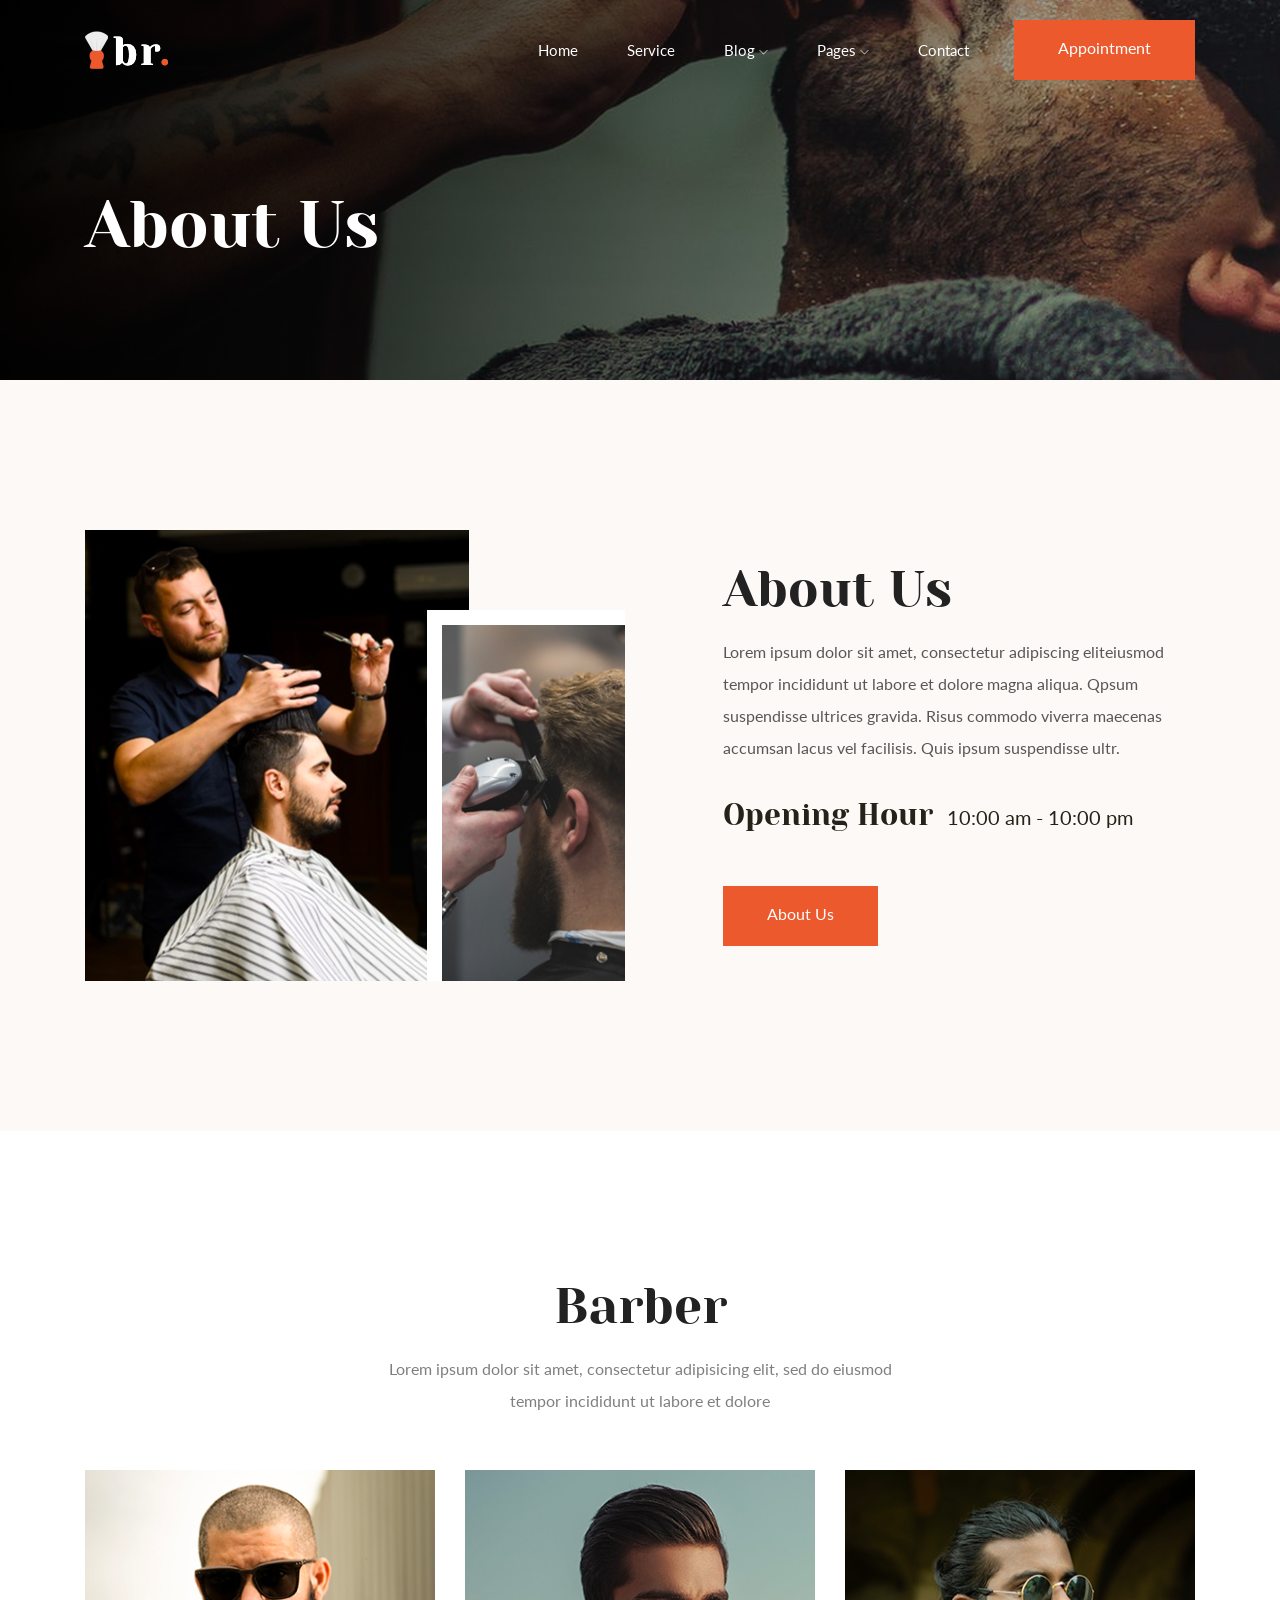
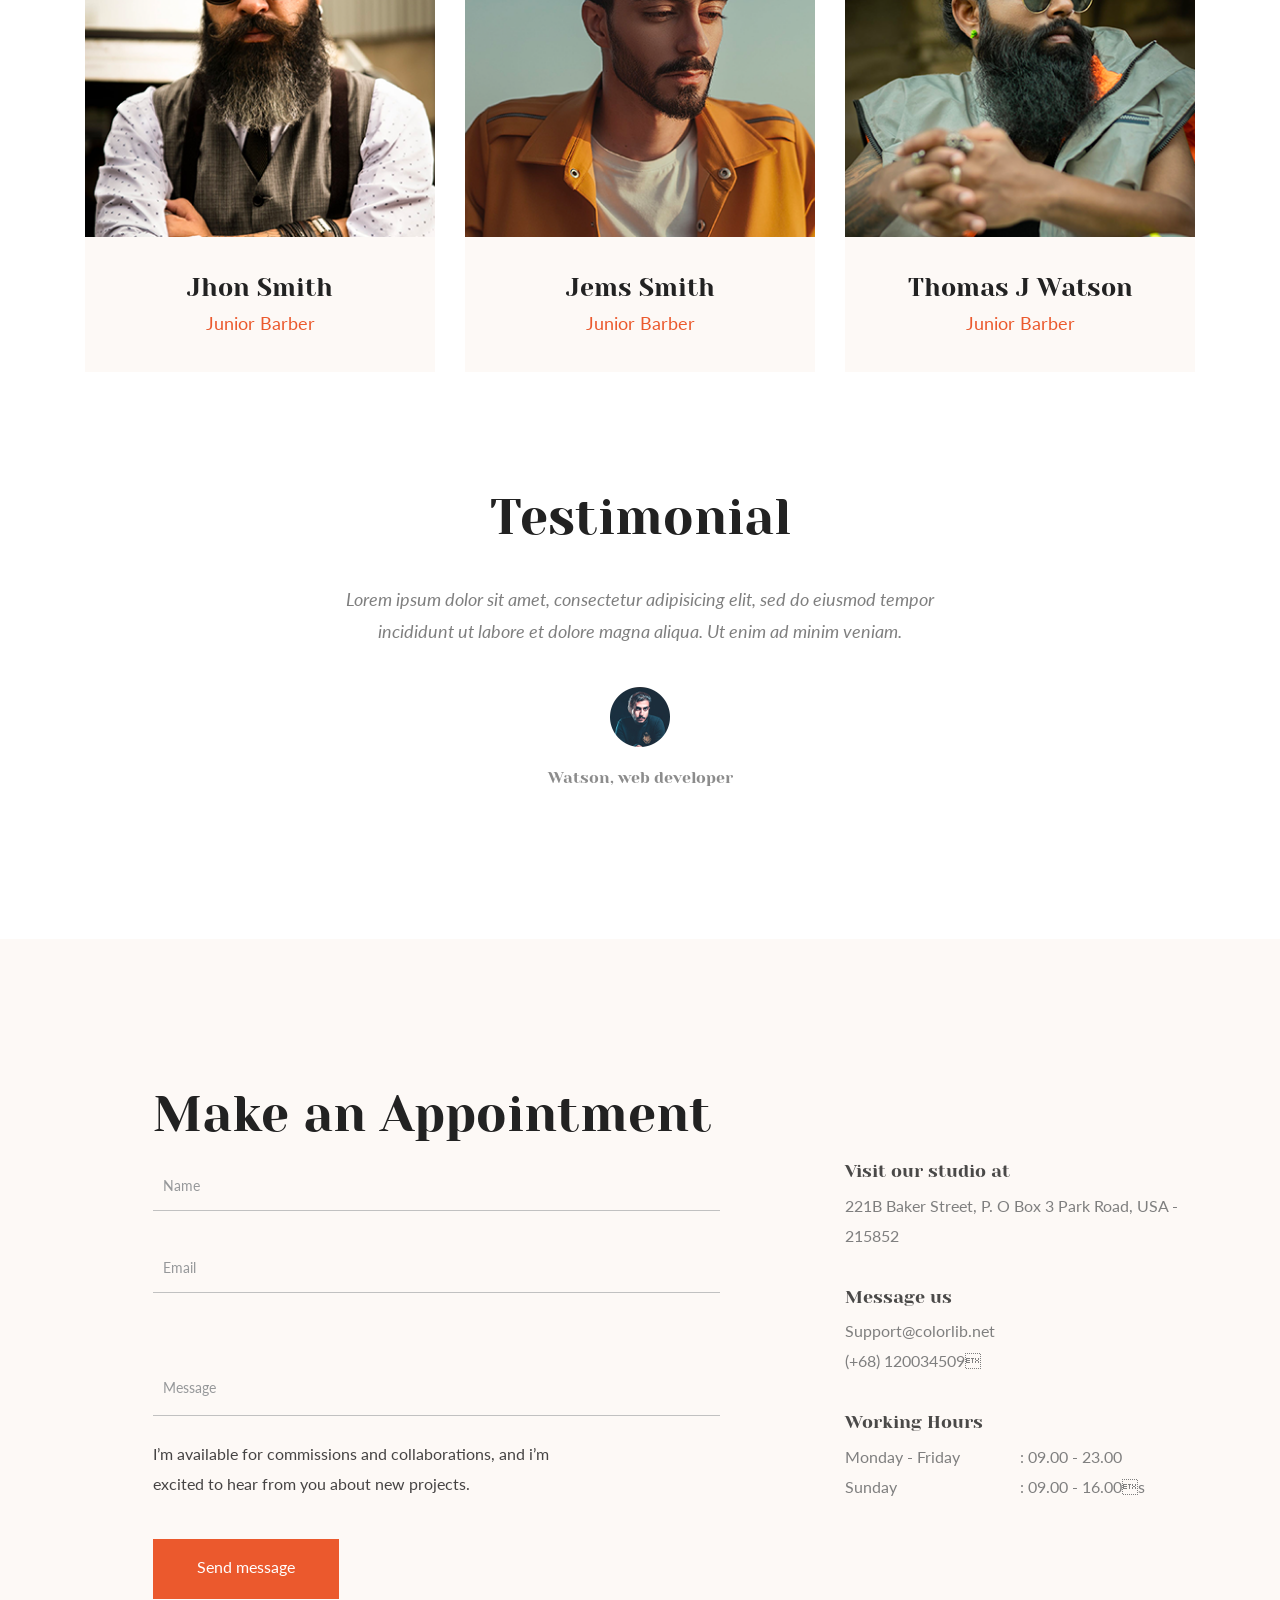
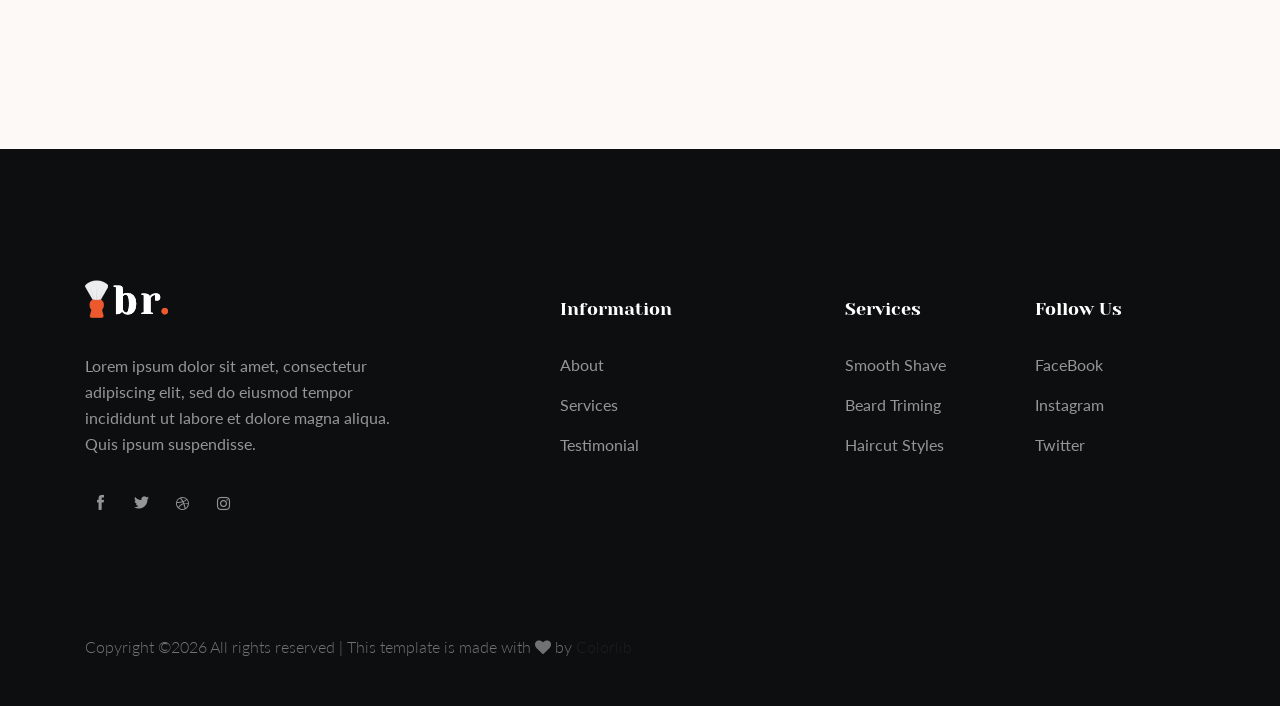
==== about.html @ 6e976d01 "v0.0 sem alteraçoes" ====
<!doctype html>
<html class="no-js" lang="zxx">

<head>
    <meta charset="utf-8">
    <meta http-equiv="x-ua-compatible" content="ie=edge">
    <title>Barber</title>
    <meta name="description" content="">
    <meta name="viewport" content="width=device-width, initial-scale=1">

    <!-- <link rel="manifest" href="site.webmanifest"> -->
    <link rel="shortcut icon" type="image/x-icon" href="img/favicon.png">
    <!-- Place favicon.ico in the root directory -->

    <!-- CSS here -->
    <link rel="stylesheet" href="css/bootstrap.min.css">
    <link rel="stylesheet" href="css/owl.carousel.min.css">
    <link rel="stylesheet" href="css/magnific-popup.css">
    <link rel="stylesheet" href="css/font-awesome.min.css">
    <link rel="stylesheet" href="css/themify-icons.css">
    <link rel="stylesheet" href="css/nice-select.css">
    <link rel="stylesheet" href="css/flaticon.css">
    <link rel="stylesheet" href="css/gijgo.css">
    <link rel="stylesheet" href="css/animate.css">
    <link rel="stylesheet" href="css/slicknav.css">
    <link rel="stylesheet" href="css/style.css">
    <!-- <link rel="stylesheet" href="css/responsive.css"> -->
</head>

<body>
    <!--[if lte IE 9]>
            <p class="browserupgrade">You are using an <strong>outdated</strong> browser. Please <a href="https://browsehappy.com/">upgrade your browser</a> to improve your experience and security.</p>
        <![endif]-->

    <!-- header-start -->
    <header>
        <div class="header-area ">
            <div id="sticky-header" class="main-header-area">
                <div class="container">
                    <div class="row align-items-center">
                        <div class="col-xl-3 col-lg-3">
                            <div class="logo-img">
                                <a href="index.html">
                                    <img src="img/logo.png" alt="">
                                </a>
                            </div>
                        </div>
                        <div class="col-xl-9 col-lg-9">
                            <div class="menu_wrap d-none d-lg-block">
                                <div class="menu_wrap_inner d-flex align-items-center justify-content-end">
                                    <div class="main-menu">
                                        <nav>
                                            <ul id="navigation">
                                                <li><a class="active" href="index.html">home</a></li>
                                                <li><a href="service.html">service</a></li>
                                                <li><a href="#">blog <i class="ti-angle-down"></i></a>
                                                    <ul class="submenu">
                                                        <li><a href="blog.html">blog</a></li>
                                                        <li><a href="single-blog.html">single-blog</a></li>
                                                    </ul>
                                                </li>
                                                <li><a href="#">pages <i class="ti-angle-down"></i></a>
                                                    <ul class="submenu">
                                                        <li><a href="about.html">about</a></li>
                                                        <li><a href="elements.html">elements</a></li>
                                                    </ul>
                                                </li>
                                                <li><a href="contact.html">Contact</a></li>
                                            </ul>
                                        </nav>
                                    </div>
                                    <div class="book_room">
                                        <div class="book_btn">
                                            <a class="popup-with-form" href="#test-form">Appointment</a>
                                        </div>
                                    </div>
                                </div>
                            </div>
                        </div>
                        <div class="col-12">
                            <div class="mobile_menu d-block d-lg-none"></div>
                        </div>
                    </div>
                </div>
            </div>
        </div>
    </header>
    <!-- header-end -->

     <!-- bradcam_area_start -->
     <div class="bradcam_area breadcam_bg overlay">
        <div class="container">
            <div class="row">
                <div class="col-lg-12">
                    <h3>About us</h3>
                </div>
            </div>
        </div>
    </div>
    <!-- bradcam_area_end -->

    <!-- about_area_start -->
    <div class="about_area ">
        <div class="container">
            <div class="row align-items-center">
                <div class="col-xl-6 col-lg-6 col-md-6">
                    <div class="about_thumbs">
                        <div class="large_img_1">
                            <img src="img/about/about_lft.png" alt="">
                        </div>
                        <div class="small_img_1">
                            <img src="img/about/about_right.png" alt="">
                        </div>
                    </div>
                </div>
                <div class="col-xl-6 col-lg-6 col-md-6">
                    <div class="about_info">
                        <div class="section_title mb-20px">
                            <h3>About Us</h3>
                            <p>Lorem ipsum dolor sit amet, consectetur adipiscing eliteiusmod tempor incididunt ut labore et dolore magna aliqua. Qpsum suspendisse ultrices gravida. Risus commodo viverra maecenas accumsan lacus vel facilisis. Quis ipsum suspendisse ultr.</p>
                        </div>
                        <p class="opening_hour">
                            Opening Hour
                            <span>10:00 am - 10:00 pm</span>
                        </p>
                        <a href="about.html" class="boxed-btn3">About Us</a>
                    </div>
                </div>
            </div>
        </div>
    </div>
    <!-- about_area_end -->

    <!-- team_area_start  -->
    <div class="team_area">
        <div class="container">
            <div class="row justify-content-center">
                <div class="col-lg-6 col-md-10">
                    <div class="section_title text-center mb-55">
                        <h3>Barber</h3>
                        <p>Lorem ipsum dolor sit amet, consectetur adipisicing elit, sed do eiusmod tempor incididunt ut labore et dolore</p>
                    </div>
                </div>
            </div>
            <div class="row justify-content-center">
                <div class="col-lg-4 col-md-6">
                    <div class="single_team_member">
                        <div class="team_thumb">
                            <img src="img/team/1.png" alt="">
                        </div>
                        <div class="member_info text-center">
                            <h3>Jhon Smith</h3>
                            <p>Junior Barber</p>
                        </div>
                    </div>
                </div>
                <div class="col-lg-4 col-md-6">
                    <div class="single_team_member">
                        <div class="team_thumb">
                            <img src="img/team/2.png" alt="">
                        </div>
                        <div class="member_info text-center">
                            <h3>Jems Smith</h3>
                            <p>Junior Barber</p>
                        </div>
                    </div>
                </div>
                <div class="col-lg-4 col-md-6">
                    <div class="single_team_member">
                        <div class="team_thumb">
                            <img src="img/team/3.png" alt="">
                        </div>
                        <div class="member_info text-center">
                            <h3>Thomas J Watson</h3>
                            <p>Junior Barber</p>
                        </div>
                    </div>
                </div>
            </div>
        </div>
    </div>
    <!-- team_area_end  -->

    <!-- testimonial_area  -->
    <div class="testimonial_area  ">
        <div class="container">
            <div class="row">
                <div class="col-xl-12">
                    <div class="section_title mb-40 text-center">
                        <h3>
                            Testimonial
                        </h3>
                    </div>
                </div>
            </div>
            <div class="row">
                <div class="col-xl-12">
                    <div class="testmonial_active owl-carousel">
                        <div class="single_carousel">
                            <div class="row justify-content-center">
                                <div class="col-lg-7 col-md-10">
                                    <div class="single_testmonial text-center">
                                        <p>Lorem ipsum dolor sit amet, consectetur adipisicing elit, sed do eiusmod tempor incididunt ut labore et dolore magna aliqua. Ut enim ad minim veniam.</p>
                                        <div class="testmonial_author">
                                            <div class="thumb">
                                                <img src="img/testmonial/1.png" alt="">
                                            </div>
                                            <h3>Watson, web developer</h3>
                                        </div>
                                    </div>
                                </div>
                            </div>
                        </div>
                        <div class="single_carousel">
                            <div class="row justify-content-center">
                                <div class="col-lg-7 col-md-10">
                                    <div class="single_testmonial text-center">
                                        <p>Lorem ipsum dolor sit amet, consectetur adipisicing elit, sed do eiusmod tempor incididunt ut labore et dolore magna aliqua. Ut enim ad minim veniam.</p>
                                        <div class="testmonial_author">
                                            <div class="thumb">
                                                <img src="img/testmonial/1.png" alt="">
                                            </div>
                                            <h3>Watson, web developer</h3>
                                        </div>
                                    </div>
                                </div>
                            </div>
                        </div>
                        <div class="single_carousel">
                            <div class="row justify-content-center">
                                <div class="col-lg-7 col-md-10">
                                    <div class="single_testmonial text-center">
                                        <p>Lorem ipsum dolor sit amet, consectetur adipisicing elit, sed do eiusmod tempor incididunt ut labore et dolore magna aliqua. Ut enim ad minim veniam.</p>
                                        <div class="testmonial_author">
                                            <div class="thumb">
                                                <img src="img/testmonial/1.png" alt="">
                                            </div>
                                            <h3>Watson, web developer</h3>
                                        </div>
                                    </div>
                                </div>
                            </div>
                        </div>
                    </div>
                </div>
            </div>
        </div>
    </div>
    <!-- /testimonial_area  -->

    <div class="make_apppointment_area">
        <div class="container">
            <div class="row">
                <div class="col-lg-12">
                    <div class="section_title pl-68">
                        <h3>Make an Appointment</h3>
                    </div>
                </div>
            </div>
            <div class="row">
                <div class="col-lg-7">
                    <div class="appoint_ment_form pl-68">
                        <form action="#">
                            <div class="single_field">
                                <input type="text" placeholder="Name">
                            </div>
                            <div class="single_field">
                                <input type="text" placeholder="Email">
                            </div>
                            <div class="single_field m-0">
                                <textarea id="" cols="30" rows="10" placeholder="Message"></textarea>
                            </div>
                            <p>I’m available for commissions and collaborations, and i’m <br>
                                excited to hear from you about new projects.</p>
                            <div class="form_btn">
                                <button class="boxed-btn3" type="submit">Send message</button>
                            </div>
                        </form>
                    </div>
                </div>
                <div class="col-lg-4 offset-lg-1">
                    <div class="appointMent_info">
                        <div class="single_appontment">
                            <h4>Visit our studio at</h4>
                            <p>221B Baker Street, P. O Box 3 Park Road, 
                                USA - 215852</p>
                        </div>
                        <div class="single_appontment">
                            <h4>Message us</h4>
                            <p>Support@colorlib.net <br>
                                (+68) 120034509</p>
                        </div>
                        <div class="single_appontment">
                            <h4>Working Hours</h4>
                            <p class="d-flex justify-content-between">
                                <span>Monday - Friday</span>
                                <span>:  09.00 - 23.00</span>
                            </p>
                            <p class="d-flex justify-content-between">
                                <span>Sunday</span>
                                <span>:  09.00 - 16.00s</span>
                            </p>
                        </div>
                    </div>
                </div>
            </div>
        </div>
    </div>


    <!-- footer_start  -->
    <footer class="footer">
        <div class="footer_top">
            <div class="container">
                <div class="row">
                    <div class="col-xl-5 col-md-6 col-lg-5 ">
                        <div class="footer_widget">
                            <div class="footer_logo">
                                <a href="#">
                                    <img src="img/logo.png" alt="">
                                </a>
                            </div>
                            <p class="address_text">Lorem ipsum dolor sit amet, consectetur <br> adipiscing elit, sed do eiusmod tempor <br> incididunt ut labore et dolore magna aliqua. <br> Quis ipsum suspendisse.
                            </p>
                            <div class="socail_links">
                                <ul>
                                    <li>
                                        <a href="#">
                                            <i class="ti-facebook"></i>
                                        </a>
                                    </li>
                                    <li>
                                        <a href="#">
                                            <i class="ti-twitter-alt"></i>
                                        </a>
                                    </li>
                                    <li>
                                        <a href="#">
                                            <i class="fa fa-dribbble"></i>
                                        </a>
                                    </li>
                                    <li>
                                        <a href="#">
                                            <i class="fa fa-instagram"></i>
                                        </a>
                                    </li>
                                </ul>
                            </div>

                        </div>
                    </div>
                    <div class="col-xl-3 col-md-6 col-lg-3">
                        <div class="footer_widget">
                            <h3 class="footer_title">
                                Information
                            </h3>
                            <ul class="links">
                                <li><a href="#">About</a></li>
                                <li><a href="#">Services</a></li>
                                <li><a href="#">Testimonial</a></li>
                            </ul>
                        </div>
                    </div>
                    <div class="col-xl-2  col-md-6 col-lg-2">
                        <div class="footer_widget">
                            <h3 class="footer_title">
                                Services
                            </h3>
                            <ul class="links">
                                <li><a href="#">Smooth Shave </a></li>
                                <li><a href="#">Beard Triming</a></li>
                                <li><a href="#"> Haircut Styles</a></li>
                            </ul>
                        </div>
                    </div>
                    <div class="col-xl-2  col-md-6 col-lg-2">
                        <div class="footer_widget">
                            <h3 class="footer_title">
                                Follow Us
                            </h3>
                            <ul class="links">
                                <li><a href="#">FaceBook</a></li>
                                <li><a href="#">Instagram</a></li>
                                <li><a href="#"> Twitter</a></li>
                            </ul>
                        </div>
                    </div>
                </div>
            </div>
        </div>
        <div class="copy-right_text">
            <div class="container">
                <div class="row">
                    <div class="col-xl-12">
                        <p class="copy_right text-center">
                            <p><!-- Link back to Colorlib can't be removed. Template is licensed under CC BY 3.0. -->
  Copyright &copy;<script>document.write(new Date().getFullYear());</script> All rights reserved | This template is made with <i class="fa fa-heart" aria-hidden="true"></i> by <a href="https://colorlib.com" target="_blank">Colorlib</a>
  <!-- Link back to Colorlib can't be removed. Template is licensed under CC BY 3.0. --></p>
                        </p>
                    </div>
                </div>
            </div>
        </div>
    </footer>
    <!-- footer_end  -->


    <!-- form itself end-->
    <form id="test-form" class="white-popup-block mfp-hide">
            <div class="popup_box ">
                    <div class="popup_inner">
                        <h3>Make an Appointment</h3>
                        <form action="#">
                            <div class="row">
                                <div class="col-xl-6 col-md-6">
                                    <input id="datepicker" placeholder="Date">
                                </div>
                                <div class="col-xl-6 col-md-6">
                                    <input id="timepicker" placeholder="time">
                                </div>
                                <div class="col-xl-6 col-md-6">
                                    <select class="form-select wide" id="default-select" class="">
                                        <option data-display="Choose services">Choose services 1</option>
                                        <option value="1">Choose services 2</option>
                                        <option value="2">Choose services 3</option>
                                        <option value="3">Choose services 4</option>
                                    </select>
                                </div>
                                <div class="col-xl-6 col-md-6">
                                    <select class="form-select wide" id="default-select" class="">
                                        <option data-display="Choose Barbers">Choose Barbers</option>
                                        <option value="1">Zaki</option>
                                        <option value="2">Ronky</option>
                                        <option value="3">kalu</option>
                                    </select>
                                </div>
                                <div class="col-xl-6 col-md-6">
                                    <input type="text" placeholder="Your name">
                                </div>
                                <div class="col-xl-6 col-md-6">
                                    <input type="text" placeholder="Phone no">
                                </div>
                                <div class="col-xl-12">
                                    <input type="email" placeholder="Your email">
                                </div>
                                <div class="col-xl-12">
                                    <button type="submit" class="boxed-btn3">Submit</button>
                                </div>
                            </div>
                        </form>
                    </div>
                </div>
        </form>
<!-- form itself end -->

    <!-- JS here -->
    <script src="js/vendor/modernizr-3.5.0.min.js"></script>
    <script src="js/vendor/jquery-1.12.4.min.js"></script>
    <script src="js/popper.min.js"></script>
    <script src="js/bootstrap.min.js"></script>
    <script src="js/owl.carousel.min.js"></script>
    <script src="js/isotope.pkgd.min.js"></script>
    <script src="js/ajax-form.js"></script>
    <script src="js/waypoints.min.js"></script>
    <script src="js/jquery.counterup.min.js"></script>
    <script src="js/imagesloaded.pkgd.min.js"></script>
    <script src="js/scrollIt.js"></script>
    <script src="js/jquery.scrollUp.min.js"></script>
    <script src="js/wow.min.js"></script>
    <script src="js/nice-select.min.js"></script>
    <script src="js/jquery.slicknav.min.js"></script>
    <script src="js/jquery.magnific-popup.min.js"></script>
    <script src="js/plugins.js"></script>
    <script src="js/gijgo.min.js"></script>

    <!--contact js-->
    <script src="js/contact.js"></script>
    <script src="js/jquery.ajaxchimp.min.js"></script>
    <script src="js/jquery.form.js"></script>
    <script src="js/jquery.validate.min.js"></script>
    <script src="js/mail-script.js"></script>

    <script src="js/main.js"></script>
    <script>
        $('#datepicker').datepicker({
            iconsLibrary: 'fontawesome',
            disableDaysOfWeek: [0, 0],
        //     icons: {
        //      rightIcon: '<span class="fa fa-caret-down"></span>'
        //  }
        });
        $('#datepicker2').datepicker({
            iconsLibrary: 'fontawesome',
            icons: {
             rightIcon: '<span class="fa fa-caret-down"></span>'
         }

        });
        var timepicker = $('#timepicker').timepicker({
         format: 'HH.MM'
     });
    </script>
</body>

</html>
---- css/themify-icons.css ----
@font-face {
	font-family: 'themify';
	src:url('../fonts/themify.eot?-fvbane');
	src:url('../fonts/themify.eot?#iefix-fvbane') format('embedded-opentype'),
		url('../fonts/themify.woff?-fvbane') format('woff'),
		url('../fonts/themify.ttf?-fvbane') format('truetype'),
		url('../fonts/themify.svg?-fvbane#themify') format('svg');
	font-weight: normal;
	font-style: normal;
}

[class^="ti-"], [class*=" ti-"] {
	font-family: 'themify';
	/* speak: none; */
	font-style: normal;
	font-weight: normal;
	font-variant: normal;
	text-transform: none;
	line-height: 1;

	/* Better Font Rendering =========== */
	-webkit-font-smoothing: antialiased;
	-moz-osx-font-smoothing: grayscale;
}

.ti-wand:before {
	content: "\e600";
}
.ti-volume:before {
	content: "\e601";
}
.ti-user:before {
	content: "\e602";
}
.ti-unlock:before {
	content: "\e603";
}
.ti-unlink:before {
	content: "\e604";
}
.ti-trash:before {
	content: "\e605";
}
.ti-thought:before {
	content: "\e606";
}
.ti-target:before {
	content: "\e607";
}
.ti-tag:before {
	content: "\e608";
}
.ti-tablet:before {
	content: "\e609";
}
.ti-star:before {
	content: "\e60a";
}
.ti-spray:before {
	content: "\e60b";
}
.ti-signal:before {
	content: "\e60c";
}
.ti-shopping-cart:before {
	content: "\e60d";
}
.ti-shopping-cart-full:before {
	content: "\e60e";
}
.ti-settings:before {
	content: "\e60f";
}
.ti-search:before {
	content: "\e610";
}
.ti-zoom-in:before {
	content: "\e611";
}
.ti-zoom-out:before {
	content: "\e612";
}
.ti-cut:before {
	content: "\e613";
}
.ti-ruler:before {
	content: "\e614";
}
.ti-ruler-pencil:before {
	content: "\e615";
}
.ti-ruler-alt:before {
	content: "\e616";
}
.ti-bookmark:before {
	content: "\e617";
}
.ti-bookmark-alt:before {
	content: "\e618";
}
.ti-reload:before {
	content: "\e619";
}
.ti-plus:before {
	content: "\e61a";
}
.ti-pin:before {
	content: "\e61b";
}
.ti-pencil:before {
	content: "\e61c";
}
.ti-pencil-alt:before {
	content: "\e61d";
}
.ti-paint-roller:before {
	content: "\e61e";
}
.ti-paint-bucket:before {
	content: "\e61f";
}
.ti-na:before {
	content: "\e620";
}
.ti-mobile:before {
	content: "\e621";
}
.ti-minus:before {
	content: "\e622";
}
.ti-medall:before {
	content: "\e623";
}
.ti-medall-alt:before {
	content: "\e624";
}
.ti-marker:before {
	content: "\e625";
}
.ti-marker-alt:before {
	content: "\e626";
}
.ti-arrow-up:before {
	content: "\e627";
}
.ti-arrow-right:before {
	content: "\e628";
}
.ti-arrow-left:before {
	content: "\e629";
}
.ti-arrow-down:before {
	content: "\e62a";
}
.ti-lock:before {
	content: "\e62b";
}
.ti-location-arrow:before {
	content: "\e62c";
}
.ti-link:before {
	content: "\e62d";
}
.ti-layout:before {
	content: "\e62e";
}
.ti-layers:before {
	content: "\e62f";
}
.ti-layers-alt:before {
	content: "\e630";
}
.ti-key:before {
	content: "\e631";
}
.ti-import:before {
	content: "\e632";
}
.ti-image:before {
	content: "\e633";
}
.ti-heart:before {
	content: "\e634";
}
.ti-heart-broken:before {
	content: "\e635";
}
.ti-hand-stop:before {
	content: "\e636";
}
.ti-hand-open:before {
	content: "\e637";
}
.ti-hand-drag:before {
	content: "\e638";
}
.ti-folder:before {
	content: "\e639";
}
.ti-flag:before {
	content: "\e63a";
}
.ti-flag-alt:before {
	content: "\e63b";
}
.ti-flag-alt-2:before {
	content: "\e63c";
}
.ti-eye:before {
	content: "\e63d";
}
.ti-export:before {
	content: "\e63e";
}
.ti-exchange-vertical:before {
	content: "\e63f";
}
.ti-desktop:before {
	content: "\e640";
}
.ti-cup:before {
	content: "\e641";
}
.ti-crown:before {
	content: "\e642";
}
.ti-comments:before {
	content: "\e643";
}
.ti-comment:before {
	content: "\e644";
}
.ti-comment-alt:before {
	content: "\e645";
}
.ti-close:before {
	content: "\e646";
}
.ti-clip:before {
	content: "\e647";
}
.ti-angle-up:before {
	content: "\e648";
}
.ti-angle-right:before {
	content: "\e649";
}
.ti-angle-left:before {
	content: "\e64a";
}
.ti-angle-down:before {
	content: "\e64b";
}
.ti-check:before {
	content: "\e64c";
}
.ti-check-box:before {
	content: "\e64d";
}
.ti-camera:before {
	content: "\e64e";
}
.ti-announcement:before {
	content: "\e64f";
}
.ti-brush:before {
	content: "\e650";
}
.ti-briefcase:before {
	content: "\e651";
}
.ti-bolt:before {
	content: "\e652";
}
.ti-bolt-alt:before {
	content: "\e653";
}
.ti-blackboard:before {
	content: "\e654";
}
.ti-bag:before {
	content: "\e655";
}
.ti-move:before {
	content: "\e656";
}
.ti-arrows-vertical:before {
	content: "\e657";
}
.ti-arrows-horizontal:before {
	content: "\e658";
}
.ti-fullscreen:before {
	content: "\e659";
}
.ti-arrow-top-right:before {
	content: "\e65a";
}
.ti-arrow-top-left:before {
	content: "\e65b";
}
.ti-arrow-circle-up:before {
	content: "\e65c";
}
.ti-arrow-circle-right:before {
	content: "\e65d";
}
.ti-arrow-circle-left:before {
	content: "\e65e";
}
.ti-arrow-circle-down:before {
	content: "\e65f";
}
.ti-angle-double-up:before {
	content: "\e660";
}
.ti-angle-double-right:before {
	content: "\e661";
}
.ti-angle-double-left:before {
	content: "\e662";
}
.ti-angle-double-down:before {
	content: "\e663";
}
.ti-zip:before {
	content: "\e664";
}
.ti-world:before {
	content: "\e665";
}
.ti-wheelchair:before {
	content: "\e666";
}
.ti-view-list:before {
	content: "\e667";
}
.ti-view-list-alt:before {
	content: "\e668";
}
.ti-view-grid:before {
	content: "\e669";
}
.ti-uppercase:before {
	content: "\e66a";
}
.ti-upload:before {
	content: "\e66b";
}
.ti-underline:before {
	content: "\e66c";
}
.ti-truck:before {
	content: "\e66d";
}
.ti-timer:before {
	content: "\e66e";
}
.ti-ticket:before {
	content: "\e66f";
}
.ti-thumb-up:before {
	content: "\e670";
}
.ti-thumb-down:before {
	content: "\e671";
}
.ti-text:before {
	content: "\e672";
}
.ti-stats-up:before {
	content: "\e673";
}
.ti-stats-down:before {
	content: "\e674";
}
.ti-split-v:before {
	content: "\e675";
}
.ti-split-h:before {
	content: "\e676";
}
.ti-smallcap:before {
	content: "\e677";
}
.ti-shine:before {
	content: "\e678";
}
.ti-shift-right:before {
	content: "\e679";
}
.ti-shift-left:before {
	content: "\e67a";
}
.ti-shield:before {
	content: "\e67b";
}
.ti-notepad:before {
	content: "\e67c";
}
.ti-server:before {
	content: "\e67d";
}
.ti-quote-right:before {
	content: "\e67e";
}
.ti-quote-left:before {
	content: "\e67f";
}
.ti-pulse:before {
	content: "\e680";
}
.ti-printer:before {
	content: "\e681";
}
.ti-power-off:before {
	content: "\e682";
}
.ti-plug:before {
	content: "\e683";
}
.ti-pie-chart:before {
	content: "\e684";
}
.ti-paragraph:before {
	content: "\e685";
}
.ti-panel:before {
	content: "\e686";
}
.ti-package:before {
	content: "\e687";
}
.ti-music:before {
	content: "\e688";
}
.ti-music-alt:before {
	content: "\e689";
}
.ti-mouse:before {
	content: "\e68a";
}
.ti-mouse-alt:before {
	content: "\e68b";
}
.ti-money:before {
	content: "\e68c";
}
.ti-microphone:before {
	content: "\e68d";
}
.ti-menu:before {
	content: "\e68e";
}
.ti-menu-alt:before {
	content: "\e68f";
}
.ti-map:before {
	content: "\e690";
}
.ti-map-alt:before {
	content: "\e691";
}
.ti-loop:before {
	content: "\e692";
}
.ti-location-pin:before {
	content: "\e693";
}
.ti-list:before {
	content: "\e694";
}
.ti-light-bulb:before {
	content: "\e695";
}
.ti-Italic:before {
	content: "\e696";
}
.ti-info:before {
	content: "\e697";
}
.ti-infinite:before {
	content: "\e698";
}
.ti-id-badge:before {
	content: "\e699";
}
.ti-hummer:before {
	content: "\e69a";
}
.ti-home:before {
	content: "\e69b";
}
.ti-help:before {
	content: "\e69c";
}
.ti-headphone:before {
	content: "\e69d";
}
.ti-harddrives:before {
	content: "\e69e";
}
.ti-harddrive:before {
	content: "\e69f";
}
.ti-gift:before {
	content: "\e6a0";
}
.ti-game:before {
	content: "\e6a1";
}
.ti-filter:before {
	content: "\e6a2";
}
.ti-files:before {
	content: "\e6a3";
}
.ti-file:before {
	content: "\e6a4";
}
.ti-eraser:before {
	content: "\e6a5";
}
.ti-envelope:before {
	content: "\e6a6";
}
.ti-download:before {
	content: "\e6a7";
}
.ti-direction:before {
	content: "\e6a8";
}
.ti-direction-alt:before {
	content: "\e6a9";
}
.ti-dashboard:before {
	content: "\e6aa";
}
.ti-control-stop:before {
	content: "\e6ab";
}
.ti-control-shuffle:before {
	content: "\e6ac";
}
.ti-control-play:before {
	content: "\e6ad";
}
.ti-control-pause:before {
	content: "\e6ae";
}
.ti-control-forward:before {
	content: "\e6af";
}
.ti-control-backward:before {
	content: "\e6b0";
}
.ti-cloud:before {
	content: "\e6b1";
}
.ti-cloud-up:before {
	content: "\e6b2";
}
.ti-cloud-down:before {
	content: "\e6b3";
}
.ti-clipboard:before {
	content: "\e6b4";
}
.ti-car:before {
	content: "\e6b5";
}
.ti-calendar:before {
	content: "\e6b6";
}
.ti-book:before {
	content: "\e6b7";
}
.ti-bell:before {
	content: "\e6b8";
}
.ti-basketball:before {
	content: "\e6b9";
}
.ti-bar-chart:before {
	content: "\e6ba";
}
.ti-bar-chart-alt:before {
	content: "\e6bb";
}
.ti-back-right:before {
	content: "\e6bc";
}
.ti-back-left:before {
	content: "\e6bd";
}
.ti-arrows-corner:before {
	content: "\e6be";
}
.ti-archive:before {
	content: "\e6bf";
}
.ti-anchor:before {
	content: "\e6c0";
}
.ti-align-right:before {
	content: "\e6c1";
}
.ti-align-left:before {
	content: "\e6c2";
}
.ti-align-justify:before {
	content: "\e6c3";
}
.ti-align-center:before {
	content: "\e6c4";
}
.ti-alert:before {
	content: "\e6c5";
}
.ti-alarm-clock:before {
	content: "\e6c6";
}
.ti-agenda:before {
	content: "\e6c7";
}
.ti-write:before {
	content: "\e6c8";
}
.ti-window:before {
	content: "\e6c9";
}
.ti-widgetized:before {
	content: "\e6ca";
}
.ti-widget:before {
	content: "\e6cb";
}
.ti-widget-alt:before {
	content: "\e6cc";
}
.ti-wallet:before {
	content: "\e6cd";
}
.ti-video-clapper:before {
	content: "\e6ce";
}
.ti-video-camera:before {
	content: "\e6cf";
}
.ti-vector:before {
	content: "\e6d0";
}
.ti-themify-logo:before {
	content: "\e6d1";
}
.ti-themify-favicon:before {
	content: "\e6d2";
}
.ti-themify-favicon-alt:before {
	content: "\e6d3";
}
.ti-support:before {
	content: "\e6d4";
}
.ti-stamp:before {
	content: "\e6d5";
}
.ti-split-v-alt:before {
	content: "\e6d6";
}
.ti-slice:before {
	content: "\e6d7";
}
.ti-shortcode:before {
	content: "\e6d8";
}
.ti-shift-right-alt:before {
	content: "\e6d9";
}
.ti-shift-left-alt:before {
	content: "\e6da";
}
.ti-ruler-alt-2:before {
	content: "\e6db";
}
.ti-receipt:before {
	content: "\e6dc";
}
.ti-pin2:before {
	content: "\e6dd";
}
.ti-pin-alt:before {
	content: "\e6de";
}
.ti-pencil-alt2:before {
	content: "\e6df";
}
.ti-palette:before {
	content: "\e6e0";
}
.ti-more:before {
	content: "\e6e1";
}
.ti-more-alt:before {
	content: "\e6e2";
}
.ti-microphone-alt:before {
	content: "\e6e3";
}
.ti-magnet:before {
	content: "\e6e4";
}
.ti-line-double:before {
	content: "\e6e5";
}
.ti-line-dotted:before {
	content: "\e6e6";
}
.ti-line-dashed:before {
	content: "\e6e7";
}
.ti-layout-width-full:before {
	content: "\e6e8";
}
.ti-layout-width-default:before {
	content: "\e6e9";
}
.ti-layout-width-default-alt:before {
	content: "\e6ea";
}
.ti-layout-tab:before {
	content: "\e6eb";
}
.ti-layout-tab-window:before {
	content: "\e6ec";
}
.ti-layout-tab-v:before {
	content: "\e6ed";
}
.ti-layout-tab-min:before {
	content: "\e6ee";
}
.ti-layout-slider:before {
	content: "\e6ef";
}
.ti-layout-slider-alt:before {
	content: "\e6f0";
}
.ti-layout-sidebar-right:before {
	content: "\e6f1";
}
.ti-layout-sidebar-none:before {
	content: "\e6f2";
}
.ti-layout-sidebar-left:before {
	content: "\e6f3";
}
.ti-layout-placeholder:before {
	content: "\e6f4";
}
.ti-layout-menu:before {
	content: "\e6f5";
}
.ti-layout-menu-v:before {
	content: "\e6f6";
}
.ti-layout-menu-separated:before {
	content: "\e6f7";
}
.ti-layout-menu-full:before {
	content: "\e6f8";
}
.ti-layout-media-right-alt:before {
	content: "\e6f9";
}
.ti-layout-media-right:before {
	content: "\e6fa";
}
.ti-layout-media-overlay:before {
	content: "\e6fb";
}
.ti-layout-media-overlay-alt:before {
	content: "\e6fc";
}
.ti-layout-media-overlay-alt-2:before {
	content: "\e6fd";
}
.ti-layout-media-left-alt:before {
	content: "\e6fe";
}
.ti-layout-media-left:before {
	content: "\e6ff";
}
.ti-layout-media-center-alt:before {
	content: "\e700";
}
.ti-layout-media-center:before {
	content: "\e701";
}
.ti-layout-list-thumb:before {
	content: "\e702";
}
.ti-layout-list-thumb-alt:before {
	content: "\e703";
}
.ti-layout-list-post:before {
	content: "\e704";
}
.ti-layout-list-large-image:before {
	content: "\e705";
}
.ti-layout-line-solid:before {
	content: "\e706";
}
.ti-layout-grid4:before {
	content: "\e707";
}
.ti-layout-grid3:before {
	content: "\e708";
}
.ti-layout-grid2:before {
	content: "\e709";
}
.ti-layout-grid2-thumb:before {
	content: "\e70a";
}
.ti-layout-cta-right:before {
	content: "\e70b";
}
.ti-layout-cta-left:before {
	content: "\e70c";
}
.ti-layout-cta-center:before {
	content: "\e70d";
}
.ti-layout-cta-btn-right:before {
	content: "\e70e";
}
.ti-layout-cta-btn-left:before {
	content: "\e70f";
}
.ti-layout-column4:before {
	content: "\e710";
}
.ti-layout-column3:before {
	content: "\e711";
}
.ti-layout-column2:before {
	content: "\e712";
}
.ti-layout-accordion-separated:before {
	content: "\e713";
}
.ti-layout-accordion-merged:before {
	content: "\e714";
}
.ti-layout-accordion-list:before {
	content: "\e715";
}
.ti-ink-pen:before {
	content: "\e716";
}
.ti-info-alt:before {
	content: "\e717";
}
.ti-help-alt:before {
	content: "\e718";
}
.ti-headphone-alt:before {
	content: "\e719";
}
.ti-hand-point-up:before {
	content: "\e71a";
}
.ti-hand-point-right:before {
	content: "\e71b";
}
.ti-hand-point-left:before {
	content: "\e71c";
}
.ti-hand-point-down:before {
	content: "\e71d";
}
.ti-gallery:before {
	content: "\e71e";
}
.ti-face-smile:before {
	content: "\e71f";
}
.ti-face-sad:before {
	content: "\e720";
}
.ti-credit-card:before {
	content: "\e721";
}
.ti-control-skip-forward:before {
	content: "\e722";
}
.ti-control-skip-backward:before {
	content: "\e723";
}
.ti-control-record:before {
	content: "\e724";
}
.ti-control-eject:before {
	content: "\e725";
}
.ti-comments-smiley:before {
	content: "\e726";
}
.ti-brush-alt:before {
	content: "\e727";
}
.ti-youtube:before {
	content: "\e728";
}
.ti-vimeo:before {
	content: "\e729";
}
.ti-twitter:before {
	content: "\e72a";
}
.ti-time:before {
	content: "\e72b";
}
.ti-tumblr:before {
	content: "\e72c";
}
.ti-skype:before {
	content: "\e72d";
}
.ti-share:before {
	content: "\e72e";
}
.ti-share-alt:before {
	content: "\e72f";
}
.ti-rocket:before {
	content: "\e730";
}
.ti-pinterest:before {
	content: "\e731";
}
.ti-new-window:before {
	content: "\e732";
}
.ti-microsoft:before {
	content: "\e733";
}
.ti-list-ol:before {
	content: "\e734";
}
.ti-linkedin:before {
	content: "\e735";
}
.ti-layout-sidebar-2:before {
	content: "\e736";
}
.ti-layout-grid4-alt:before {
	content: "\e737";
}
.ti-layout-grid3-alt:before {
	content: "\e738";
}
.ti-layout-grid2-alt:before {
	content: "\e739";
}
.ti-layout-column4-alt:before {
	content: "\e73a";
}
.ti-layout-column3-alt:before {
	content: "\e73b";
}
.ti-layout-column2-alt:before {
	content: "\e73c";
}
.ti-instagram:before {
	content: "\e73d";
}
.ti-google:before {
	content: "\e73e";
}
.ti-github:before {
	content: "\e73f";
}
.ti-flickr:before {
	content: "\e740";
}
.ti-facebook:before {
	content: "\e741";
}
.ti-dropbox:before {
	content: "\e742";
}
.ti-dribbble:before {
	content: "\e743";
}
.ti-apple:before {
	content: "\e744";
}
.ti-android:before {
	content: "\e745";
}
.ti-save:before {
	content: "\e746";
}
.ti-save-alt:before {
	content: "\e747";
}
.ti-yahoo:before {
	content: "\e748";
}
.ti-wordpress:before {
	content: "\e749";
}
.ti-vimeo-alt:before {
	content: "\e74a";
}
.ti-twitter-alt:before {
	content: "\e74b";
}
.ti-tumblr-alt:before {
	content: "\e74c";
}
.ti-trello:before {
	content: "\e74d";
}
.ti-stack-overflow:before {
	content: "\e74e";
}
.ti-soundcloud:before {
	content: "\e74f";
}
.ti-sharethis:before {
	content: "\e750";
}
.ti-sharethis-alt:before {
	content: "\e751";
}
.ti-reddit:before {
	content: "\e752";
}
.ti-pinterest-alt:before {
	content: "\e753";
}
.ti-microsoft-alt:before {
	content: "\e754";
}
.ti-linux:before {
	content: "\e755";
}
.ti-jsfiddle:before {
	content: "\e756";
}
.ti-joomla:before {
	content: "\e757";
}
.ti-html5:before {
	content: "\e758";
}
.ti-flickr-alt:before {
	content: "\e759";
}
.ti-email:before {
	content: "\e75a";
}
.ti-drupal:before {
	content: "\e75b";
}
.ti-dropbox-alt:before {
	content: "\e75c";
}
.ti-css3:before {
	content: "\e75d";
}
.ti-rss:before {
	content: "\e75e";
}
.ti-rss-alt:before {
	content: "\e75f";
}
---- css/nice-select.css ----
.nice-select {
  -webkit-tap-highlight-color: transparent;
  background-color: #fff;
  border-radius: 5px;
  border: solid 1px #e8e8e8;
  box-sizing: border-box;
  clear: both;
  cursor: pointer;
  display: block;
  float: left;
  font-family: inherit;
  font-size: 14px;
  font-weight: normal;
  height: 42px;
  line-height: 40px;
  outline: none;
  padding-left: 18px;
  padding-right: 30px;
  position: relative;
  text-align: left !important;
  -webkit-transition: all 0.2s ease-in-out;
  transition: all 0.2s ease-in-out;
  -webkit-user-select: none;
     -moz-user-select: none;
      -ms-user-select: none;
          user-select: none;
  white-space: nowrap;
  width: auto; }
  .nice-select:hover {
    border-color: #dbdbdb; }
  .nice-select:active, .nice-select.open, .nice-select:focus {
    border-color: #999; }


  .nice-select.disabled {
    border-color: #ededed;
    color: #999;
    pointer-events: none; }
    .nice-select.disabled:after {
      border-color: #cccccc; }
  .nice-select.wide {
    width: 100%; }
    .nice-select.wide .list {
      left: 0 !important;
      right: 0 !important; }
  .nice-select.right {
    float: right; }
    .nice-select.right .list {
      left: auto;
      right: 0; }
  .nice-select.small {
    font-size: 12px;
    height: 36px;
    line-height: 34px; }
    .nice-select.small:after {
      height: 4px;
      width: 4px; }
    .nice-select.small .option {
      line-height: 34px;
      min-height: 34px; }
  .nice-select .list {
    background-color: #fff;
    border-radius: 5px;
    box-shadow: 0 0 0 1px rgba(68, 68, 68, 0.11);
    box-sizing: border-box;
    margin-top: 4px;
    opacity: 0;
    overflow: hidden;
    padding: 0;
    pointer-events: none;
    position: absolute;
    top: 100%;
    left: 0;
    -webkit-transform-origin: 50% 0;
        -ms-transform-origin: 50% 0;
            transform-origin: 50% 0;
    -webkit-transform: scale(0.75) translateY(-21px);
        -ms-transform: scale(0.75) translateY(-21px);
            transform: scale(0.75) translateY(-21px);
    -webkit-transition: all 0.2s cubic-bezier(0.5, 0, 0, 1.25), opacity 0.15s ease-out;
    transition: all 0.2s cubic-bezier(0.5, 0, 0, 1.25), opacity 0.15s ease-out;
    z-index: 9; }
    .nice-select .list:hover .option:not(:hover) {
      background-color: transparent !important; }
  .nice-select .option {
    cursor: pointer;
    font-weight: 400;
    line-height: 40px;
    list-style: none;
    min-height: 40px;
    outline: none;
    padding-left: 18px;
    padding-right: 29px;
    text-align: left;
    -webkit-transition: all 0.2s;
    transition: all 0.2s; }
    .nice-select .option:hover, .nice-select .option.focus, .nice-select .option.selected.focus {
      background-color: #f6f6f6; }
    .nice-select .option.selected {
      font-weight: bold; }
    .nice-select .option.disabled {
      background-color: transparent;
      color: #999;
      cursor: default; }

.no-csspointerevents .nice-select .list {
  display: none; }

.no-csspointerevents .nice-select.open .list {
  display: block; }





  /* ,,,,,,,,,,,,,,,, */


  .nice-select:after {
    content: "\e64b";
    display: block;
    height: 5px;
    margin-top: -5px;
    pointer-events: none;
    position: absolute;
    right: 30px;
    top: 8px;
    transition: all 0.15s ease-in-out;
    width: 5px;
    font-family: 'themify';
    color: #ddd; }

    .nice-select.open:after {
 }
    .nice-select.open .list {
      opacity: 1;
      pointer-events: auto;
      -webkit-transform: scale(1) translateY(0);
          -ms-transform: scale(1) translateY(0);
              transform: scale(1) translateY(0); }
---- css/flaticon.css ----
/*
  	Flaticon icon font: Flaticon
  	Creation date: 11/01/2020 06:59
  	*/

@font-face {
  font-family: "Flaticon";
  src: url("../fonts/Flaticon.eot");
  src: url("../fonts/Flaticon.eot?#iefix") format("embedded-opentype"),
       url("./Flaticon.woff2") format("woff2"),
       url("../fonts/Flaticon.woff") format("woff"),
       url("../fonts/Flaticon.ttf") format("truetype"),
       url("../fonts/Flaticon.svg#Flaticon") format("svg");
  font-weight: normal;
  font-style: normal;
}

@media screen and (-webkit-min-device-pixel-ratio:0) {
  @font-face {
    font-family: "Flaticon";
    src: url("../fonts/Flaticon.svg#Flaticon") format("svg");
  }
}

[class^="flaticon-"]:before, [class*=" flaticon-"]:before,
[class^="flaticon-"]:after, [class*=" flaticon-"]:after {   
  font-family: Flaticon;
font-style: normal;
}

.flaticon-null:before { content: "\f100"; }
.flaticon-shave:before { content: "\f101"; }
.flaticon-barber:before { content: "\f102"; }
---- css/gijgo.css ----
.gj-button {
    background-color: #f5f5f5;
    border: 1px solid #ddd;
    color: #000;
    border-radius: 3px;
    padding: 6px 10px;
    cursor: pointer;
}

.gj-unselectable {
    -webkit-touch-callout: none;
    -webkit-user-select: none;
    -khtml-user-select: none;
    -moz-user-select: none;
    -ms-user-select: none;
    user-select: none;
}

.gj-row {
    display: -webkit-box;
    display: -ms-flexbox;
    display: flex;
    -ms-flex-wrap: wrap;
    flex-wrap: wrap;
}

.gj-margin-left-5 {
    margin-left: 5px;
}

.gj-margin-left-10 {
    margin-left: 10px;
}

.gj-width-full {
    width: 100%;
}

.gj-cursor-pointer {
    cursor: pointer;
}

.gj-text-align-center {
    text-align: center;
}

.gj-font-size-16 {
    font-size: 16px;
}

.gj-hidden {
    display: none;
}

/** Material Design */
.gj-button-md {
    background: 0 0;
    border: none;
    border-radius: 2px;
    color: rgba(0, 0, 0, 0.87);
    position: relative;
    height: 36px;
    margin: 0;
    min-width: 64px;
    padding: 0 16px;
    display: inline-block;
    font-family: "Roboto","Helvetica","Arial",sans-serif;
    font-size: 1rem;
    font-weight: 500;
    text-transform: uppercase;
    letter-spacing: 0;
    overflow: hidden;
    will-change: box-shadow;
    transition: box-shadow .2s cubic-bezier(.4,0,1,1),background-color .2s cubic-bezier(.4,0,.2,1),color .2s cubic-bezier(.4,0,.2,1);
    outline: none;
    cursor: pointer;
    text-decoration: none;
    text-align: center;
    line-height: 36px;
    vertical-align: middle;
    overflow: hidden;
    -webkit-user-select: none;
    -moz-user-select: none;
    -ms-user-select: none;
    user-select: none;
}

.gj-button-md:hover {
    background-color: rgba(158,158,158,.2);
}

.gj-button-md:disabled {
    color: rgba(0,0,0,.26);
    background: 0 0;
}

.gj-button-md .material-icons,
.gj-button-md .gj-icon {
    vertical-align: middle;
    /*font-size: 1.3rem;
    margin-right: 4px;*/
}

.gj-button-md.gj-button-md-icon {
    width: 24px;
    height: 31px;
    min-width: 24px;
    padding: 0px;
    display: table;
}

.gj-button-md.gj-button-md-icon .material-icons,
.gj-button-md.gj-button-md-icon .gj-icon {
    display: table-cell;
    margin-right: 0px;
    width: 24px;
    height: 24px;
}

.gj-button-md.active {
    background-color: rgba(158,158,158,.4);
}

.gj-button-md-group {
    position: relative;
    display: inline-block;
    vertical-align: middle;
}

.gj-textbox-md {
    border: none;
    border-bottom: 1px solid rgba(0,0,0,.42);
    display: block;
    font-family: "Helvetica","Arial",sans-serif;
    font-size: 16px;
    line-height: 16px;
    padding: 4px 0px;
    margin: 0;
    width: 100%;
    background: 0 0;
    text-align: left;
    color: rgba(0,0,0,.87);
}

.gj-textbox-md:focus,
.gj-textbox-md:active {
    border-bottom: 2px solid rgba(0,0,0,.42);
    outline: none;
}

.gj-textbox-md::placeholder {
    color: #8e8e8e;
}

.gj-textbox-md:-ms-input-placeholder {
    color: #8e8e8e;
}

.gj-textbox-md::-ms-input-placeholder {
    color: #8e8e8e;
}

.gj-md-spacer-24 {
    min-width: 24px;
    width: 24px;
    display: inline-block;
}

.gj-md-spacer-32 {
    min-width: 32px;
    width: 32px;
    display: inline-block;
}

.gj-modal {
    position: fixed;
    top: 0;
    right: 0;
    bottom: 0;
    left: 0;
    z-index: 1203;
    display: none;
    overflow: hidden;
    -webkit-overflow-scrolling: touch;
    outline: 0;
    background-color: rgba(0, 0, 0, 0.54118);
    transition: 200ms ease opacity;
    will-change: opacity;
}

/* List */
ul.gj-list li [data-role="wrapper"] {
    display: table;
    width: 100%;
}

ul.gj-list li [data-role="checkbox"] {
    display: table-cell;
    vertical-align:middle;
    text-align:center;
}

ul.gj-list li [data-role="image"] {
    display: table-cell;
    vertical-align:middle;
    text-align:center;
}

ul.gj-list li [data-role="display"] {
    display: table-cell;
    vertical-align:middle;
    cursor: pointer;
}

ul.gj-list li [data-role="display"]:empty:before {
  content: "\200b"; /* unicode zero width space character */
}

/* List - Bootstrap */
ul.gj-list-bootstrap {
    padding-left: 0px;
    margin-bottom: 0px;
}

ul.gj-list-bootstrap li {
    padding: 0px;
}

ul.gj-list-bootstrap li [data-role="wrapper"] {
    padding: 0px 10px;
}

ul.gj-list-bootstrap li [data-role="checkbox"] {
    width: 24px;
    padding: 3px;
}

ul.gj-list-bootstrap li [data-role="image"] {
    width: 24px;
    height: 24px;
}

ul.gj-list-bootstrap li [data-role="display"] {
    padding: 8px 0px 8px 4px;
}

.list-group-item.active ul li, .list-group-item.active:focus ul li, .list-group-item.active:hover ul li {
    text-shadow: none;
    color:initial;
}

/* List - Material Design */
ul.gj-list-md {
    padding: 0px;
    list-style: none;
    list-style-type: none;
    line-height: 24px;
    letter-spacing: 0;
    color: #616161; /* Gray 700 */
}

ul.gj-list-md li {
    display: list-item;
    list-style-type: none;
    padding: 0px;
    min-height: unset;
    box-sizing: border-box;
    align-items: center;
    cursor: default;
    overflow: hidden;

    font-family: "Roboto","Helvetica","Arial",sans-serif;
    font-size: 16px;
    font-weight: 400;
    letter-spacing: .04em;
    line-height: 1;
    
    -webkit-flex-direction: row;
    -ms-flex-direction: row;
    flex-direction: row;
    -webkit-flex-wrap: nowrap;
    -ms-flex-wrap: nowrap;
    flex-wrap: nowrap;
}

ul.gj-list-md li [data-role="checkbox"] {
    height: 24px;
    width: 24px;
}

ul.gj-list-md li [data-role="image"] {
    height: 24px;
    width: 24px;
}

ul.gj-list-md li [data-role="display"] {
    padding: 8px 0px 8px 5px;
    order: 0;
    flex-grow: 2;
    text-decoration: none;
    box-sizing: border-box;
    align-items: center;
    text-align: left;
    color: rgba(0,0,0,.87);
}

ul.gj-list-md li.disabled>[data-role="wrapper"]>[data-role="display"] {
    color: #9E9E9E; /* Gray 500 */
}

.gj-list-md-active {
    background: #e0e0e0;
    color: #3f51b5;
}


/* Picker */
.gj-picker {
    position: absolute;
    z-index: 1203;
    background-color: #fff;
}

.gj-picker .selected {
    color: #fff;
}

/* Material Design */
.gj-picker-md {
    font-family: "Roboto","Helvetica","Arial",sans-serif;
    font-size: 16px;
    font-weight: 400;
    letter-spacing: .04em;
    line-height: 1;
    color: rgba(0,0,0,.87);
    border: 1px solid #E0E0E0;
}

.gj-modal .gj-picker-md {
    border: 0px;
}

.gj-picker-md [role="header"] {
    color: rgba(255, 255, 255, 0.54);
    display: flex;
    background: #4A3600;
    align-items: baseline;
    user-select: none;
    justify-content: center;
}

.gj-picker-md [role="footer"] {
    float: right;
    padding: 10px;
}

.gj-picker-md [role="footer"] button.gj-button-md {
    color: #4A3600;
    font-weight: bold;
    font-size: 13px;
}

/* Bootstrap */
.gj-picker-bootstrap {
    border-radius: 4px;
    border: 1px solid #E0E0E0;
}

.gj-picker-bootstrap .selected {
    color: #888;
}

.gj-picker-bootstrap [role="header"] {
    background: #eee;
    color: #AAA;
}
@font-face {
    font-family: 'gijgo-material';
    src: url('../fonts/gijgo-material.eot?235541');
    src: url('../fonts/gijgo-material.eot?235541#iefix') format('embedded-opentype'), url('../fonts/gijgo-material.ttf?235541') format('truetype'), url('../fonts/gijgo-material.woff?235541') format('woff'), url('../fonts/gijgo-material.svg?235541#gijgo-material') format('svg');
    font-weight: normal;
    font-style: normal;
}

.gj-icon {
    /* use !important to prevent issues with browser extensions that change fonts */
    font-family: 'gijgo-material' !important;
    font-size: 24px;
    speak: none;
    font-style: normal;
    font-weight: normal;
    font-variant: normal;
    text-transform: none;
    line-height: 1;
    /* Enable Ligatures ================ */
    letter-spacing: 0;
    -webkit-font-feature-settings: "liga";
    -moz-font-feature-settings: "liga=1";
    -moz-font-feature-settings: "liga";
    -ms-font-feature-settings: "liga" 1;
    font-feature-settings: "liga";
    -webkit-font-variant-ligatures: discretionary-ligatures;
    font-variant-ligatures: discretionary-ligatures;
    /* Better Font Rendering =========== */
    -webkit-font-smoothing: antialiased;
    -moz-osx-font-smoothing: grayscale;
}

.gj-icon.undo:before {
    content: "\e900";
}

.gj-icon.vertical-align-top:before {
    content: "\e901";
}

.gj-icon.vertical-align-center:before {
    content: "\e902";
}

.gj-icon.vertical-align-bottom:before {
    content: "\e903";
}

.gj-icon.arrow-dropup:before {
    content: "\e904";
}

.gj-icon.clock:before {
    content: "\e905";
}

.gj-icon.refresh:before {
    content: "\e906";
}

.gj-icon.last-page:before {
    content: "\e907";
}

.gj-icon.first-page:before {
    content: "\e908";
}

.gj-icon.cancel:before {
    content: "\e909";
}

.gj-icon.clear:before {
    content: "\e90a";
}

.gj-icon.check-circle:before {
    content: "\e90b";
}

.gj-icon.delete:before {
    content: "\e90c";
}

.gj-icon.arrow-upward:before {
    content: "\e90d";
}

.gj-icon.arrow-forward:before {
    content: "\e90e";
}

.gj-icon.arrow-downward:before {
    content: "\e90f";
}

.gj-icon.arrow-back:before {
    content: "\e910";
}

.gj-icon.list-numbered:before {
    content: "\e911";
}

.gj-icon.list-bulleted:before {
    content: "\e912";
}

.gj-icon.indent-increase:before {
    content: "\e913";
}

.gj-icon.indent-decrease:before {
    content: "\e914";
}

.gj-icon.redo:before {
    content: "\e915";
}

.gj-icon.align-right:before {
    content: "\e916";
}

.gj-icon.align-left:before {
    content: "\e917";
}

.gj-icon.align-justify:before {
    content: "\e918";
}

.gj-icon.align-center:before {
    content: "\e919";
}

.gj-icon.strikethrough:before {
    content: "\e91a";
}

.gj-icon.italic:before {
    content: "\e91b";
}

.gj-icon.underlined:before {
    content: "\e91c";
}

.gj-icon.bold:before {
    content: "\e91d";
}

.gj-icon.arrow-dropdown:before {
    content: "\e91e";
}

.gj-icon.done:before {
    content: "\e91f";
}

.gj-icon.pencil:before {
    content: "\e920";
}

.gj-icon.minus:before {
    content: "\e921";
}

.gj-icon.plus:before {
    content: "\e922";
}

.gj-icon.chevron-up:before {
    content: "\e923";
}

.gj-icon.chevron-right:before {
    content: "\e924";
}

.gj-icon.chevron-down:before {
    content: "\e925";
}

.gj-icon.chevron-left:before {
    content: "\e926";
}

.gj-icon.event:before {
    content: "\e927";
}
.gj-draggable {
    cursor: move;
}
.gj-resizable-handle {
    position: absolute;
    font-size: 0.1px;
    display: block;
    -ms-touch-action: none;
    touch-action: none;
    z-index: 1203;
}

.gj-resizable-n {
    cursor: n-resize;
    height: 7px;
    width: 100%;
    top: -5px;
    left: 0;
}
.gj-resizable-e {
    cursor: e-resize;
    width: 7px;
    right: -5px;
    top: 0;
    height: 100%;
}
.gj-resizable-s {
    cursor: s-resize;
    height: 7px;
    width: 100%;
    bottom: -5px;
    left: 0;
}
.gj-resizable-w {
	cursor: w-resize;
	width: 7px;
	left: -5px;
	top: 0;
	height: 100%;
}
.gj-resizable-se {
	cursor: se-resize;
	width: 12px;
	height: 12px;
	right: 1px;
	bottom: 1px;
}
.gj-resizable-sw {
	cursor: sw-resize;
	width: 9px;
	height: 9px;
	left: -5px;
	bottom: -5px;
}
.gj-resizable-nw {
	cursor: nw-resize;
	width: 9px;
	height: 9px;
	left: -5px;
	top: -5px;
}
.gj-resizable-ne {
	cursor: ne-resize;
	width: 9px;
	height: 9px;
	right: -5px;
	top: -5px;
}

.gj-dialog-footer {
    position: absolute;
    bottom: 0px;
    width: 100%;
    margin-top: 0px;
}

.gj-dialog-scrollable [data-role="body"] {
    overflow-x: hidden;
    overflow-y: scroll;
}

/** Bootstrap 3 **/
.gj-dialog-bootstrap {
    overflow: hidden;
    z-index: 1202;
}

.gj-dialog-bootstrap [data-role="title"] {
    display: inline;
}
.gj-dialog-bootstrap [data-role="close"] {
    line-height: 1.42857143;
}

/** Bootstrap 4 **/
.gj-dialog-bootstrap4 {
    overflow: hidden;
    z-index: 1202;
}

.gj-dialog-bootstrap4 [data-role="title"] {
    display: inline;
}
.gj-dialog-bootstrap4 [data-role="close"] {
    line-height: 1.5;
}

/** Material Design **/
.gj-dialog-md {
    background-color: #FFF;
    overflow: hidden;
    border: none;
    box-shadow: 0 11px 15px -7px rgba(0,0,0,.2), 0 24px 38px 3px rgba(0,0,0,.14), 0 9px 46px 8px rgba(0,0,0,.12);
    box-sizing: border-box;
    position: relative;
    display: -webkit-box;
    display: -webkit-flex;
    display: -ms-flexbox;
    display: flex;
    -webkit-box-orient: vertical;
    -webkit-box-direction: normal;
    -webkit-flex-direction: column;
    -ms-flex-direction: column;
    flex-direction: column;
    -webkit-background-clip: padding-box;
    background-clip: padding-box;
    outline: 0;
    z-index: 1202;
}

.gj-dialog-md-header {
    padding: 24px 24px 0px 24px;
    font-family: "Roboto","Helvetica","Arial",sans-serif;
}

.gj-dialog-md-title {
    margin: 0;
    font-weight: 400;
    display: inline;
    line-height: 28px;
    font-size: 20px;
}

.gj-dialog-md-close {
    -webkit-appearance: none;
    padding: 0;
    cursor: pointer;
    background: 0 0;
    border: 0;
    float: right;
    line-height: 28px;
    font-size: 28px;
}

.gj-dialog-md-body {
    padding: 20px 24px 24px 24px;
    color: rgba(0,0,0,.54);
    font-family: "Helvetica","Arial",sans-serif;
    font-size: 14px;
    font-weight: 400;
    line-height: 20px;
}

.gj-dialog-md-footer {
    padding: 8px 8px 8px 24px;
    display: -webkit-flex;
    display: -ms-flexbox;
    display: flex;
    -webkit-flex-direction: row-reverse;
    -ms-flex-direction: row-reverse;
    flex-direction: row-reverse;
    -webkit-flex-wrap: wrap;
    -ms-flex-wrap: wrap;
    flex-wrap: wrap;

    box-sizing: border-box;
}

.gj-dialog-md-footer>*:first-child {
    margin-right: 0;
}

.gj-dialog-md-footer>* {
    margin-right: 8px;
    height: 36px;
}
DIV.gj-grid-wrapper {
    margin: auto;
    position: relative;
    clear:both;
    z-index: 1;
}

TABLE.gj-grid {
    margin: auto;    
    border-collapse: collapse;
    width: 100%;
    table-layout: fixed;
}

TABLE.gj-grid THEAD TH [data-role="selectAll"] {
    margin: auto;
}

TABLE.gj-grid THEAD TH [data-role="title"] {
    display: inline-block;
}

TABLE.gj-grid THEAD TH [data-role="sorticon"] {
    display: inline-block;
}

TABLE.gj-grid THEAD TH {
    overflow: hidden;
    text-overflow: ellipsis;
}

TABLE.gj-grid.autogrow-header-row THEAD TH {
    overflow: auto;
    text-overflow: initial;
    white-space: pre-wrap;
    -ms-word-break: break-word;
    word-break: break-word;
}

TABLE.gj-grid > tbody > tr > td {
    overflow: hidden;
    position: relative;
}

table.gj-grid tbody div[data-role="display"] {
    vertical-align: middle;
    text-indent: 0;
    white-space: pre-wrap;
    -ms-word-break: break-word;
    word-break: break-word;
}

table.gj-grid.fixed-body-rows tbody div[data-role="display"] {
    overflow: hidden;
    text-overflow: ellipsis;
    white-space: nowrap;
    -ms-word-break: initial;
    word-break: initial;
}

table.gj-grid tfoot DIV[data-role="display"] {
    vertical-align: middle;
    text-indent: 0;
    display: flex;
}

TABLE.gj-grid .fa {
    padding: 2px;
}

TABLE.gj-grid > tbody > tr > td > div {
    padding: 2px;
    overflow: hidden;
}

DIV.gj-grid-wrapper DIV.gj-grid-loading-cover
{
    background: #BBBBBB;
    opacity: 0.5;
    position: absolute;
    vertical-align: middle;
}

DIV.gj-grid-wrapper DIV.gj-grid-loading-text
{
    position: absolute;
    font-weight: bold;
}

/* Bootstrap Theme */
table.gj-grid-bootstrap thead th {
    background-color: #f5f5f5;
    vertical-align:middle;
}

table.gj-grid-bootstrap thead th [data-role="sorticon"] {
    margin-left: 5px;
}

table.gj-grid-bootstrap thead th [data-role="sorticon"] i.gj-icon,
table.gj-grid-bootstrap thead th [data-role="sorticon"] i.material-icons {
    position: absolute;
    font-size: 20px;
    top: 15px;
}

table.gj-grid-bootstrap tbody tr td div[data-role="display"] {
    padding: 0px;
}

.gj-grid-bootstrap-4 .gj-checkbox-bootstrap {
    display: inline-block;
    padding-top: 2px;
}

.gj-grid-bootstrap-4 tbody tr.active {
    background-color: rgba(0,0,0,.075);
}

/* Material Design Theme */
.gj-grid-md {
    position: relative;
    border: 1px solid #e0e0e0;
    border-collapse: collapse;
    white-space: nowrap;
    font-size: 13px;
    font-family: "Roboto","Helvetica","Arial",sans-serif;
    background-color: #fff;
}

.gj-grid-md td:first-of-type, .gj-grid-md th:first-of-type {
    padding-left: 24px;
}

.gj-grid-md th {
    position: relative;
    vertical-align: bottom;
    font-weight: 700;
    line-height: 31px;
    letter-spacing: 0;
    height: 56px;
    font-size: 12px;
    color: rgba(0,0,0,.54);
    padding-bottom: 8px;
    box-sizing: border-box;
    padding: 12px 18px;
    text-align: right;
}

.gj-grid-md td {
    position: relative;
    height: 48px;
    border-top: 1px solid #e0e0e0;
    border-bottom: 1px solid #e0e0e0;
    padding: 12px 18px;
    box-sizing: border-box;
    text-align: left;
    color: rgba(0,0,0,.87);
}

.gj-grid-md tbody tr {
    position: relative;
    height: 48px;
    transition-duration: .28s;
    transition-timing-function: cubic-bezier(.4,0,.2,1);
    transition-property: background-color;
}

.gj-grid-md tbody tr:hover {
    background-color: #EEEEEE; /* Gray 200 */
}

.gj-grid-md tbody tr.gj-grid-md-select {
    background-color: #F5F5F5; /* Grey 100 */
}


table.gj-grid-md thead th [data-role="sorticon"] {
    margin-left: 5px;
}

table.gj-grid-md thead th [data-role="sorticon"] i.gj-icon,
table.gj-grid-md thead th [data-role="sorticon"] i.material-icons {
    position: absolute;
    font-size: 16px;
    top: 19px;
}

table.gj-grid-md thead th.gj-grid-select-all {
    padding-bottom: 3px;
}
/* Hide all prioritized columns by default */
@media only all {
	th.display-1120,
	td.display-1120,
	th.display-960,
	td.display-960,
	th.display-800,
	td.display-800,
	th.display-640,
	td.display-640,
	th.display-480,
	td.display-480,
	th.display-320,
	td.display-320 {
		display: none;
	}
}

/* Show at 320px (20em x 16px) */
@media screen and (min-width: 20em) {
	TABLE.gj-grid-bootstrap th.display-320,
	TABLE.gj-grid-bootstrap td.display-320 {
		display: table-cell;
	}
}
/* Show at 480px (30em x 16px) */
@media screen and (min-width: 30em) {
	TABLE.gj-grid-bootstrap th.display-480,
	TABLE.gj-grid-bootstrap td.display-480 {
		display: table-cell;
	}
}
/* Show at 640px (40em x 16px) */
@media screen and (min-width: 40em) {
	TABLE.gj-grid-bootstrap th.display-640,
	TABLE.gj-grid-bootstrap td.display-640 {
		display: table-cell;
	}
}
/* Show at 800px (50em x 16px) */
@media screen and (min-width: 50em) {
	TABLE.gj-grid-bootstrap th.display-800,
	TABLE.gj-grid-bootstrap td.display-800 {
		display: table-cell;
	}
}
/* Show at 960px (60em x 16px) */
@media screen and (min-width: 60em) {
	TABLE.gj-grid-bootstrap th.display-960,
	TABLE.gj-grid-bootstrap td.display-960 {
		display: table-cell;
	}
}
/* Show at 1,120px (70em x 16px) */
@media screen and (min-width: 70em) {
	TABLE.gj-grid-bootstrap th.display-1120,
	TABLE.gj-grid-bootstrap td.display-1120 {
		display: table-cell;
	}
}

/* Material Design Theme */
.gj-grid-md tfoot tr th {
    padding-right: 14px;
}

.gj-grid-md tfoot tr[data-role="pager"] .gj-grid-mdl-pager-label {
    padding-left: 5px;
    padding-right: 5px;
}

.gj-grid-md tfoot tr[data-role="pager"] .gj-dropdown-md {
    margin-left: 12px;
}

.gj-grid-md tfoot tr[data-role="pager"] .gj-dropdown-md [role="presenter"] {
    font-size: 12px;
    font-weight: bold;
    color: rgba(0,0,0,.54);
}

.gj-grid-md tfoot tr[data-role="pager"] .gj-dropdown-md [role="presenter"] [role="display"] {
    text-align: right;
}

.gj-grid-md tfoot tr[data-role="pager"] .gj-grid-md-limit-select {
    margin-left: 10px;
    font-size: 12px;
    font-weight: bold;
    color: rgba(0,0,0,.54);
}

/* Bootstrap */
.gj-grid-bootstrap tfoot tr[data-role="pager"] th {
    line-height: 30px;
    background-color: #f5f5f5;
}

.gj-grid-bootstrap tfoot tr[data-role="pager"] th > div > div {
    margin-right: 5px;
}

.gj-grid-bootstrap tfoot tr[data-role="pager"] th > div > button {
    margin-right: 5px;
}

.gj-grid-bootstrap-4 tfoot tr[data-role="pager"] th > div button {
    height: 34px;
}

.gj-grid-bootstrap-4 tfoot tr[data-role="pager"] th div .gj-dropdown-bootstrap-4 .gj-dropdown-expander-mi .gj-icon {
    top: 5px;
}

.gj-grid-bootstrap-3 tfoot tr[data-role="pager"] th > div > input {
    margin-right: 5px;
    width: 40px;
    text-align: right;
    display: inline-block;
    font-weight: bold;
}

.gj-grid-bootstrap-4 tfoot tr[data-role="pager"] th > div > div.input-group {
    width: 40px;
}

.gj-grid-bootstrap-4 tfoot tr[data-role="pager"] th > div > div.input-group input {
    text-align: right;
    font-weight: bold;
    height: 34px;
    padding-top: 2px;
    padding-bottom: 6px;
}

.gj-grid-bootstrap tfoot tr[data-role="pager"] th > div > select {
    display: inline-block;
    margin-right: 5px;
    width: 60px;
}

.gj-grid-bootstrap tfoot tr[data-role="pager"] th .gj-dropdown-bootstrap .gj-list-bootstrap [data-role="display"] {
    line-height: 14px;
}

.gj-grid-bootstrap tfoot tr[data-role="pager"] th .gj-dropdown-bootstrap [role="presenter"] [role="display"] {
    font-weight: bold;
}

.gj-grid-bootstrap tfoot tr[data-role="pager"] th .gj-dropdown-bootstrap-3 [role="presenter"] {
    padding: 2px 8px;
}

.gj-grid-bootstrap tfoot tr[data-role="pager"] th .gj-dropdown-bootstrap-4 [role="presenter"] {
    padding: 1px 8px;
}
.gj-grid thead tr th div.gj-grid-column-resizer-wrapper {
    position: relative;
    width: 100%;
    height: 0px; 
    top: 0px; 
    left: 0px; 
    padding: 0px;
}

span.gj-grid-column-resizer {
    position: absolute;
    right: 0px;
    width: 10px;
    top: -100px;
    height: 300px;
    z-index: 1203;
    cursor: e-resize;
}

.gj-grid-resize-cursor {
    cursor: e-resize;
}
.gj-grid-md tbody tr.gj-grid-top-border td {
  border-top: 2px solid #777;
}
.gj-grid-md tbody tr.gj-grid-bottom-border td {
  border-bottom: 2px solid #777;
}

.gj-grid-bootstrap tbody tr.gj-grid-top-border td {
  border-top: 2px solid #777;
}
.gj-grid-bootstrap tbody tr.gj-grid-bottom-border td {
  border-bottom: 2px solid #777;
}
.gj-grid-md thead tr th.gj-grid-left-border,
.gj-grid-md tbody tr td.gj-grid-left-border
{
    border-left: 3px solid #777;
}
.gj-grid-md thead tr th.gj-grid-right-border,
.gj-grid-md tbody tr td.gj-grid-right-border
{
    border-right: 3px solid #777;
}

.gj-grid-bootstrap thead tr th.gj-grid-left-border,
.gj-grid-bootstrap tbody tr td.gj-grid-left-border
{
    border-left: 5px solid #ddd;
}
.gj-grid-bootstrap thead tr th.gj-grid-right-border,
.gj-grid-bootstrap tbody tr td.gj-grid-right-border
{
    border-right: 5px solid #ddd;
}
.gj-dirty {
    position: absolute;
    top: 0px;
    left: 0px;
    border-style: solid;
    border-width: 3px;
    border-color: #f00 transparent transparent #f00;
    padding: 0;
    overflow: hidden;
    vertical-align: top;
}

/* Material Design */
.gj-grid-md tbody tr td.gj-grid-management-column {
    padding: 3px;
}

.gj-grid-md tbody tr td[data-mode="edit"] {
    padding: 0px 18px;
}

.gj-grid-md tbody .gj-dropdown-md [role="presenter"] [role="display"] {
    padding: 0px;
}

/* Bootstrap */
.gj-grid-bootstrap tbody tr td[data-mode="edit"] {
    padding: 0px;
}

.gj-grid-bootstrap tbody tr td[data-mode="edit"] [data-role="edit"] {
    padding: 0px;
}

/* Bootstrap 3 */
.gj-grid-bootstrap-3 tbody tr td.gj-grid-management-column {
    padding: 3px;
}

.gj-grid-bootstrap-3 tbody tr td[data-mode="edit"] {
    height: 38px;
}

.gj-grid-bootstrap-3 tbody tr td[data-mode="edit"] [data-role="edit"] input[type="text"] {
    height: 37px;
    padding: 8px;
}

.gj-grid-bootstrap-3 tbody tr td[data-mode="edit"] .gj-dropdown-bootstrap [role="presenter"] {
    border: 0px;
    border-radius: 0px;
    height: 37px;
    padding-left: 8px;
}

.gj-grid-bootstrap-3 tbody tr td[data-mode="edit"] .gj-datepicker-bootstrap {
    height: 37px;
}

.gj-grid-bootstrap-3 tbody tr td[data-mode="edit"] .gj-datepicker-bootstrap [role="input"] {
    height: 37px;
    border:0px;
    border-radius: 0px;
}

.gj-grid-bootstrap-3 tbody tr td[data-mode="edit"] .gj-datepicker-bootstrap [role="right-icon"] {
    border:0px;
    border-radius: 0px;
}

.gj-grid-bootstrap-3 tbody tr td[data-mode="edit"] .gj-checkbox-bootstrap {
    display: inline-block;
    padding-top: 10px;
    height: 32px;
}

/* Bootstrap 4 */
.gj-grid-bootstrap-4 tbody tr td.gj-grid-management-column {
    padding: 6px;
}

.gj-grid-bootstrap-4 tbody tr td[data-mode="edit"] [data-role="edit"] input[type="text"] {
    height: 48px;
    padding-left: 12px;
}

.gj-grid-bootstrap-4 tbody tr td[data-mode="edit"] .gj-dropdown-bootstrap [role="presenter"] {
    border: 0px;
    border-radius: 0px;
    height: 48px;
    padding-left: 12px;
    font-family: -apple-system,system-ui,BlinkMacSystemFont,"Segoe UI",Roboto,"Helvetica Neue",Arial,sans-serif;
}

.gj-grid-bootstrap-4 tbody tr td[data-mode="edit"] .gj-dropdown-bootstrap-4 [role="expander"].gj-dropdown-expander-mi .gj-icon,
.gj-grid-bootstrap-4 tbody tr td[data-mode="edit"] .gj-dropdown-bootstrap-4 [role="expander"].gj-dropdown-expander-mi .material-icons {
    top: 13px;
}

.gj-grid-bootstrap-4 tbody tr td[data-mode="edit"] .gj-datepicker-bootstrap {
    height: 48px;
}

.gj-grid-bootstrap-4 tbody tr td[data-mode="edit"] .gj-datepicker-bootstrap [role="input"] {
    height: 48px;
    border:0px;
    border-radius: 0px;
}

.gj-grid-bootstrap-4 tbody tr td[data-mode="edit"] .gj-datepicker-bootstrap [role="right-icon"] {
    background-color: #fff;
}

.gj-grid-bootstrap-4 tbody tr td[data-mode="edit"] .gj-datepicker-bootstrap [role="right-icon"] button {
    border: 0px;
    border-radius: 0px;
    width: 43px;
    position: relative;
}

.gj-grid-bootstrap-4 tbody tr td[data-mode="edit"] .gj-datepicker-bootstrap [role="right-icon"] .gj-icon,
.gj-grid-bootstrap-4 tbody tr td[data-mode="edit"] .gj-datepicker-bootstrap [role="right-icon"] .material-icons {
    top: 13px;
    left: 10px;
    font-size: 24px;
}

.gj-grid-bootstrap-4 tbody tr td[data-mode="edit"] .gj-checkbox-bootstrap {
    display: inline-block;
    padding-top: 15px;
    height: 42px;
}
.gj-grid-md thead tr[data-role="filter"] th {
    border-top: 1px solid #e0e0e0;
}

div.gj-grid-wrapper div.gj-grid-bootstrap-toolbar {
    background-color: #f5f5f5;
    padding: 8px;
    font-weight: bold;
    border: 1px solid #ddd;
}

div.gj-grid-wrapper div.gj-grid-bootstrap-4-toolbar {
    background-color: #f5f5f5;
    padding: 12px;
    font-weight: bold;
    border: 1px solid #ddd;
}

div.gj-grid-wrapper div.gj-grid-md-toolbar {
    font-weight: bold;
    font-size: 24px;
    font-family: "Helvetica","Arial",sans-serif;
    background-color: rgb(255, 255, 255);
    
    border-top: 1px solid #e0e0e0;
    border-left: 1px solid #e0e0e0;
    border-right: 1px solid #e0e0e0;
    border-bottom: 0px;
    border-collapse: collapse;

    padding: 0 18px 0px 18px;
    line-height: 56px;
}
table.gj-grid-scrollable tbody {
    overflow-y: auto;
    overflow-x: hidden;
    display: block;
}

/* Material Design */
table.gj-grid-md.gj-grid-scrollable {
    border-bottom: 0px;
}

table.gj-grid-md.gj-grid-scrollable tbody {
    border-right: 1px solid #e0e0e0;
    border-bottom: 1px solid #e0e0e0;
}

table.gj-grid-md.gj-grid-scrollable tfoot {
    border-bottom: 1px solid #e0e0e0;
}

/* Bootstrap 3 */
table.gj-grid-bootstrap.gj-grid-scrollable {
    border-bottom: 0px;
}

table.gj-grid-bootstrap.gj-grid-scrollable tbody {
    border-right: 1px solid #ddd;
    border-bottom: 1px solid #ddd;
}

table.gj-grid-bootstrap.gj-grid-scrollable tbody tr[data-role="row"]:first-child td {
    border-top: 0px;
}

table.gj-grid-bootstrap.gj-grid-scrollable tbody tr[data-role="row"] td:first-child {
    border-left: 0px;
}

table.gj-grid-bootstrap.gj-grid-scrollable tbody tr[data-role="row"] td:last-child {
    border-right: 0px;
}

table.gj-grid-bootstrap.gj-grid-scrollable tfoot {
    border-bottom: 1px solid #ddd;
}

ul.gj-list li [data-role="spacer"] {
    display: table-cell;
}

ul.gj-list li [data-role="expander"] {
    display: table-cell;
    vertical-align:middle;
    text-align:center;
    cursor: pointer;
}

[data-type="tree"] ul li [data-role="expander"].gj-tree-material-icons-expander {
    width: 24px;
}

[data-type="tree"] ul li [data-role="expander"].gj-tree-font-awesome-expander {
    width: 24px;
}

[data-type="tree"] ul li [data-role="expander"].gj-tree-glyphicons-expander {
    width: 24px;
}

[data-type="tree"] ul li [data-role="expander"].gj-tree-glyphicons-expander .glyphicon {
    top: 4px;
    height: 24px;
}

/* Bootstrap Theme */
.gj-tree-bootstrap-3 ul.gj-list-bootstrap li {
    border: 0px;
    border-radius: 0px;
    color: #333;
}

.gj-tree-bootstrap-3 ul.gj-list-bootstrap li.active {
    color: #fff;
}

.gj-tree-bootstrap-3 ul.gj-list-bootstrap li.disabled {
    color: #777;
    background-color: #eee;
}

.gj-tree-bootstrap-4 ul.gj-list-bootstrap li {
    border: 0px;
    border-radius: 0px;
    color: #212529;
}

.gj-tree-bootstrap-4 ul.gj-list-bootstrap li.active {
    color: #fff;
}

.gj-tree-bootstrap-4 ul.gj-list-bootstrap li.disabled {
    color: #868e96;
}

.gj-tree-bootstrap-4 ul.gj-list-bootstrap li ul.gj-list-bootstrap {
    width: 100%;
}

.gj-tree-bootstrap-border ul.gj-list-bootstrap li {
    border: 1px solid #ddd;
}

.gj-tree-bootstrap-border ul.gj-list-bootstrap li ul.gj-list-bootstrap li {
    border-left: 0px;
    border-right: 0px;
}

.gj-tree-bootstrap-border ul.gj-list-bootstrap li:first-child {
    border-top-left-radius: 4px;
    border-top-right-radius: 4px;
}

.gj-tree-bootstrap-border ul.gj-list-bootstrap li:last-child {
    border-bottom-left-radius: 4px;
    border-bottom-right-radius: 4px;
}

.gj-tree-bootstrap-border ul.gj-list-bootstrap li ul.gj-list-bootstrap li:first-child {
    border-top-left-radius: 0px;
    border-top-right-radius: 0px;
}

.gj-tree-bootstrap-border ul.gj-list-bootstrap li ul.gj-list-bootstrap li:last-child {
    border-bottom: 0px;
    border-bottom-left-radius: 0px;
    border-bottom-right-radius: 0px;
}

ul.gj-list-bootstrap li [data-role="expander"].gj-tree-material-icons-expander {
    padding-top: 8px;
    padding-bottom: 4px;
}

ul.gj-list-bootstrap li [data-role="expander"].gj-tree-material-icons-expander .gj-icon {
    width: 24px;
    height: 24px;
}

/* Material Design Theme */
ul.gj-list-md li.disabled > [data-role="wrapper"] > [data-role="expander"] {
    color: #9E9E9E; /* Gray 500 */
}

.gj-tree-md-border ul.gj-list-md li {
    border: 1px solid #616161; /* Gray 700 */
    margin-bottom: -1px;
}

.gj-tree-md-border ul.gj-list-md li ul.gj-list-md li {
    border-left: 0px;
    border-right: 0px;
}

.gj-tree-md-border ul.gj-list-md li ul.gj-list-md li:last-child {
    border-bottom: 0px;
}
.gj-tree-drop-above {    
    border-top: 1px solid #000;
}

.gj-tree-drop-below {
    border-bottom: 1px solid #000;
}

.gj-tree-bootstrap-3 ul.gj-list-bootstrap li [data-role="wrapper"].drop-above {
    border-top: 2px solid #000;
}

.gj-tree-bootstrap-3 ul.gj-list-bootstrap li [data-role="wrapper"].drop-below {
    border-bottom: 2px solid #000;
}

.gj-tree-bootstrap-4 ul.gj-list-bootstrap li [data-role="wrapper"].drop-above {
    border-top: 2px solid #000;
}

.gj-tree-bootstrap-4 ul.gj-list-bootstrap li [data-role="wrapper"].drop-below {
    border-bottom: 2px solid #000;
}

.gj-tree-drag-el {
    padding: 0px;
    margin: 0px;
    z-index: 1203;
}

.gj-tree-drag-el li {
    padding: 0px;
    margin: 0px;
}

.gj-tree-drag-el [data-role="wrapper"] {
    cursor: move;
    display: table;
}

.gj-tree-drag-el [data-role="indicator"] {
    width: 14px;
    padding: 0px 3px;
    display: table-cell;
    vertical-align: middle;
    text-align: center;
}

.gj-tree-bootstrap-drag-el li.list-group-item {
    border: 0px;
    background: unset;
}

.gj-tree-bootstrap-drag-el [data-role="indicator"] {
    width: 24px;
    height: 24px;
    padding: 0px;
}

.gj-tree-md-drag-el [data-role="indicator"] {
    width: 24px;
    height: 24px;
    padding: 0px;
}
/* Bootstrap */
.gj-checkbox-bootstrap {
    min-width: 0;
    font-size: 0;
    font-weight: normal;
    margin: 0px;
    text-align: center;
    width: 18px;
    height: 18px;
    position: relative;
    display: inline;
}

.gj-checkbox-bootstrap input[type="checkbox"] {
    display: none;
    margin-bottom: -12px;
}

.gj-checkbox-bootstrap span {
    background: #fff;
    display: block;
    content: " ";
    width: 18px;
    height: 18px;
    line-height: 11px;
    font-size: 11px;
    padding: 2px;
    color: #555555;
    border: 1px solid #CCCCCC;
    border-radius: 3px;
    transition: box-shadow 0.2s linear, border-color 0.2s linear;
    cursor: pointer;
    margin: auto;
}

.gj-checkbox-bootstrap input[type="checkbox"]:focus + span:before {
    outline: 0;
    box-shadow: 0 0 0 0 #66afe9, 0 0 6px rgba(102, 175, 233, .6);
    border-color: #66afe9;
}

.gj-checkbox-bootstrap input[type="checkbox"][disabled] + span {
    opacity: 0.6;
    cursor: not-allowed;
}

/* Bootstrap 4 */
.gj-checkbox-bootstrap.gj-checkbox-bootstrap-4 span {
    line-height: 16px;
    padding: 0px;
}

.gj-checkbox-bootstrap-4.gj-checkbox-material-icons input[type="checkbox"]:checked + span:after {
    font-size: 16px;
}

.gj-checkbox-bootstrap-4.gj-checkbox-material-icons input[type="checkbox"]:indeterminate + span:after {
    font-size: 16px;
}

/* Material Design */
.gj-checkbox-md {
    min-width: 0;
    font-size: 0;
    font-weight: normal;
    margin: 0px;
    text-align: center;
    width: 16px;
    height: 16px;
    position: relative;
}

.gj-checkbox-md input[type="checkbox"] {
    display: none;
    margin-bottom: -12px;
}

.gj-checkbox-md span {
    display: inline-block;
    box-sizing: border-box;
    width: 16px;
    height: 16px;
    margin: 0;
    cursor: pointer;
    overflow: hidden;
    border: 2px solid #616161; /* Gray 700 */
    border-radius: 2px;
    z-index: 2;
}

.gj-checkbox-md input[type="checkbox"]:checked + span {
    border: 2px solid #536DFE; /* Indigo A200 */
}

.gj-checkbox-md input[type="checkbox"]:checked + span:after {
    color: #FFF;
    background-color: #536DFE; /* Indigo A200 */
    position: absolute;
    left: 1px;
    top: -15px;
}

.gj-checkbox-md input[type="checkbox"]:indeterminate + span {
    border: 2px solid #616161; /* Gray 700 */
}

.gj-checkbox-md input[type="checkbox"]:indeterminate + span:after {    
    color: #616161;/*color: rgba(0, 0, 0, 1);*/
    position: absolute;
    left: 1px;
    top: -15px;
}

.gj-checkbox-md input[type="checkbox"][disabled] + span {
    border: 2px solid #9E9E9E;
}

.gj-checkbox-md input[type="checkbox"][disabled] + span:after {
    background-color: #9E9E9E;
}

.gj-checkbox-md input[type="checkbox"][disabled]:indeterminate + span:after {
    color: #FFFFFF;
}

/* Material Icons */
.gj-checkbox-material-icons input[type="checkbox"]:checked + span:after {
    content: "\e91f";
    font-size: 14px;
    font-weight: bold;
    white-space: pre;
}

.gj-checkbox-material-icons input[type="checkbox"]:indeterminate + span:after {
    content: "\e921";
    font-size: 14px;
    font-weight: bold;
    white-space: pre;
}

/* Glyphicons */
.gj-checkbox-glyphicons input[type="checkbox"]:checked + span:after {
    display: inline-block;
    font-family: 'Glyphicons Halflings';
    content: "\e013 ";
}

.gj-checkbox-glyphicons input[type="checkbox"]:indeterminate + span:after {
    display: inline-block;
    font-family: 'Glyphicons Halflings';
    content: "\2212 ";
    padding-right: 1px;
}

/* fontawesome */
.gj-checkbox-fontawesome .fa {
    font-size: 14px;
}
.gj-checkbox-bootstrap.gj-checkbox-fontawesome .fa {
    line-height: 18px;
}

.gj-checkbox-fontawesome input[type="checkbox"]:checked + span:before {
    content: "\f00c ";
}

.gj-checkbox-fontawesome input[type="checkbox"]:indeterminate + span:before {
    content: "\f068 ";
}
.gj-editor [role="body"] {
    overflow: auto;
    outline: 0px solid transparent;
    box-sizing: border-box;
}

/* Material Design */
.gj-editor-md {
    padding: 7px;
    font-family: "Roboto","Helvetica","Arial",sans-serif;
    font-size: 14px;
    font-weight: 500;
    letter-spacing: 0;
    border: 1px solid rgba(158,158,158,.2);
}

.gj-editor-md [role="toolbar"] {
    margin-bottom: 7px;
}

.gj-editor-md [role="toolbar"] .gj-button-md {
    min-width: 54px;
    margin-right: 5px;
}

.gj-editor-md [role="toolbar"] .gj-button-md .gj-icon {
    width: 24px;
    height: 24px;
}

.gj-editor-md [role="body"] {
    border: 1px solid rgba(158,158,158,.2);
}

.gj-editor-md p {
    margin: 0;
    padding: 0;
}

.gj-editor-md blockquote {
    font-size: 14px;
}

/* Bootstrap */
.gj-editor-bootstrap {
    padding: 7px;
    border: 1px solid #eceeef;
}

.gj-editor-bootstrap [role="toolbar"] {
    margin-bottom: 7px;
}

.gj-editor-bootstrap [role="toolbar"] .btn-group {
    margin-right: 10px;
}

.gj-editor-bootstrap [role="toolbar"] button {
    height: 36px;
}

.gj-editor-bootstrap [role="body"] {
    border: 1px solid #eceeef;
}

.gj-editor-bootstrap p {
    margin: 0;
    padding: 0;
}

.gj-editor-bootstrap blockquote {
    font-size: 14px;
}
.gj-dropdown {
    position: relative;
    border-collapse: separate;
}

.gj-dropdown [role="presenter"] {
    display: table;
    cursor: pointer;
    outline: none;
    position: relative;
}

.gj-dropdown [role="presenter"] [role="display"] {
    display: table-cell;
    text-align: left;
    width: 100%;
}

.gj-dropdown [role="presenter"] [role="expander"] {
    display: table-cell;
    vertical-align:middle;
    text-align:center;
    width: 24px;
    height: 24px;
}

/* Material Design */
.gj-dropdown-md [role="presenter"] {
    font-family: "Roboto","Helvetica","Arial",sans-serif;
    font-size: 16px;
    font-weight: 400;
    letter-spacing: .04em;
    line-height: 1;
    color: rgba(0,0,0,.87);
    padding: 0px;
    border: 0px;
    border-bottom: 1px solid rgba(0,0,0,.42);
    background: transparent;
}

.gj-dropdown-md [role="presenter"]:focus,
.gj-dropdown-md [role="presenter"]:active {
    border-bottom: 2px solid rgba(0,0,0,.42);
}

.gj-dropdown-md [role="presenter"] [role="display"] {
    padding: 4px 0px;
    line-height: 18px;
}

.gj-dropdown-md [role="presenter"] [role="display"] .placeholder {
    color: #8e8e8e;
}

.gj-dropdown-list-md {
    position: absolute;
    top: 0px;
    left: 0px;
    background-color: #f5f5f5;
    color: #000;
    margin: 0px;
    z-index: 1203;
}

.gj-dropdown-list-md li:hover, .gj-dropdown-list-md li.active {
    background-color: #eee;
}

/* Bootstrap */
.gj-dropdown-bootstrap [role="presenter"] [role="display"] {
    padding-right: 5px;
}

.gj-dropdown-bootstrap [role="presenter"] [role="expander"] {
    padding-left: 5px;
}

.gj-dropdown-bootstrap [role="presenter"] [role="expander"].gj-dropdown-expander-mi {
    width: 24px;
}

.gj-dropdown-bootstrap-3 [role="presenter"] [role="display"] {
    line-height: 20px;
}

.gj-dropdown-bootstrap-3 [role="presenter"] [role="display"] .placeholder {
    color: #9999b3;
}

.gj-dropdown-bootstrap-3 [role="presenter"] [role="expander"] {
    width: 20px;
    height: 20px;
}

.gj-dropdown-bootstrap-3 [role="presenter"] [role="expander"].gj-dropdown-expander-mi .gj-icon,
.gj-dropdown-bootstrap-3 [role="presenter"] [role="expander"].gj-dropdown-expander-mi .material-icons {
    top: 5px;
    right: 10px;
    position: absolute;
}

.gj-dropdown-bootstrap-4 [role="presenter"] {
    border: 1px solid #ced4da;
}

.gj-dropdown-bootstrap-4 [role="presenter"] [role="display"] {
    line-height: 24px;
}

.gj-dropdown-bootstrap-4 [role="presenter"] [role="expander"].gj-dropdown-expander-mi .gj-icon,
.gj-dropdown-bootstrap-4 [role="presenter"] [role="expander"].gj-dropdown-expander-mi .material-icons {
    top: 7px;
    right: 10px;
    position: absolute;
}

.gj-dropdown-list-bootstrap {
    position: absolute;
    top: 32px;
    left: 0px;
    margin: 0px;
    z-index: 1203;
}
.gj-datepicker [role="input"]::-ms-clear {
    display: none;
}

.gj-datepicker [role="right-icon"] {
    cursor: pointer;
}

.gj-picker div[role="navigator"] {
    display: -webkit-box;
    display: -ms-flexbox;
    display: flex;
    -ms-flex-wrap: wrap;
    flex-wrap: wrap;
}

.gj-picker div[role="navigator"] div {
    cursor: pointer;
    position: relative;
    flex-basis: 0;
    -webkit-box-flex: 1;
    -ms-flex-positive: 1;
    flex-grow: 1;
    max-width: 100%;
}

.gj-picker div[role="navigator"] div[role="period"] {
    width: 100%;
    text-align: center;
}

/* Material Design */
.gj-datepicker-md {
    font-family: "Roboto","Helvetica","Arial",sans-serif;
    font-size: 16px;
    font-weight: 400;
    letter-spacing: .04em;
    line-height: 1;
    color: rgba(0,0,0,.87);
    position: relative;
}

.gj-datepicker-md [role="right-icon"] {
    position: absolute;
    right: 0px;
    top: 0px;
    font-size: 24px;
}

.gj-datepicker-md.small .gj-textbox-md {
    font-size: 14px;
}

.gj-datepicker-md.small .gj-icon {
    font-size: 22px;
}

.gj-datepicker-md.large .gj-textbox-md {
    font-size: 18px;
}

.gj-datepicker-md.large .gj-icon {
    font-size: 28px;
}

.gj-picker-md.datepicker [role="header"] {
    padding: 20px 20px;
    display: block;
}

.gj-picker-md.datepicker [role="header"] [role="year"] {
    font-size: 17px;
    padding-bottom: 5px;
    cursor: pointer;
}

.gj-picker-md.datepicker [role="header"] [role="date"] {
    font-size: 36px;
    cursor: pointer;
}

.gj-picker-md div[role="navigator"] {
    height: 42px;
    line-height: 42px;
}

.gj-picker div[role="navigator"] div[role="period"] {
    font-weight: bold;
    font-size: 15px;
}

.gj-picker-md div[role="navigator"] div:first-child {
    max-width: 42px;
}

.gj-picker-md div[role="navigator"] div:last-child {
    max-width: 42px;
}

.gj-picker-md div[role="navigator"] div i.gj-icon,
.gj-picker-md div[role="navigator"] div i.material-icons {
    position: absolute;
    top: 8px;
}

.gj-picker-md div[role="navigator"] div:first-child i.gj-icon,
.gj-picker-md div[role="navigator"] div:first-child i.material-icons {
    left: 10px;
}

.gj-picker-md div[role="navigator"] div:last-child i.gj-icon,
.gj-picker-md div[role="navigator"] div:last-child i.material-icons {
    right: 11px;
}

.gj-picker-md table thead {
    color: #9E9E9E; /* Gray 500 */
}

.gj-picker-md table tr th div,
.gj-picker-md table tr td div {
    display: block;
    width: 40px;
    height: 40px;
    line-height: 40px;
    font-size: 13px;
    text-align: center;
    vertical-align: middle;
}

[type="year"].gj-picker-md table tr td div,
[type="decade"].gj-picker-md table tr td div,
[type="century"].gj-picker-md table tr td div {
    width: 73px;
    height: 73px;
    line-height: 73px;
    cursor: pointer;
}

.gj-picker-md table tr td.gj-cursor-pointer div:hover {
    background: #EEEEEE;
    border-radius: 50%;
    color: rgba(0,0,0,.87);
}

.gj-picker-md table tr td.other-month div,
.gj-picker-md table tr td.disabled div {
    color: #BDBDBD; /* Gray 400 */
}

.gj-picker-md table tr td.focused div {
    background: #E0E0E0; /* Gray 300 */
    border-radius: 50%;
}

.gj-picker-md table tr td.today div {
    color: #4A3600;
}

.gj-picker-md table tr td.selected.gj-cursor-pointer div {
    color: #FFFFFF;
    background: #4A3600; /* Blue 700 */
    border-radius: 50%;
}

.gj-picker-md table tr td.calendar-week div {
    font-weight: bold;
}

/* Bootstrap */
.gj-datepicker-bootstrap :focus,
.gj-datepicker-bootstrap :active {
    box-shadow: none;
}

.gj-picker-bootstrap {
    border: 1px solid rgba(0,0,0,0.15);
    border-radius: 4px;
    padding: 4px;
}

.gj-modal .gj-picker-bootstrap {
    padding: 0px;
}

.gj-picker-bootstrap.datepicker [role="header"] {
    padding: 10px 20px;
    display: block;
}

.gj-picker-bootstrap.datepicker [role="header"] [role="year"] {
    font-size: 15px;
    cursor: pointer;
}

.gj-picker-bootstrap [role="header"] [role="date"] {
    font-size: 24px;
    cursor: pointer;
}

.gj-modal .gj-picker-bootstrap.datepicker [role="body"] {
    padding: 15px;
}

.gj-picker-bootstrap div[role="navigator"] {
    height: 30px;
    line-height: 30px;
    text-align: center;
}

.gj-picker-bootstrap div[role="navigator"] div:first-child {
    max-width: 30px;
}

.gj-picker-bootstrap div[role="navigator"] div:last-child {
    max-width: 30px;
}

.gj-picker-bootstrap table tr td div,
.gj-picker-bootstrap table tr th div {
    display: block;
    width: 30px;
    height: 30px;
    line-height: 30px;
    text-align: center;
    vertical-align: middle;
}

[type="year"].gj-picker-bootstrap table tr td div,
[type="decade"].gj-picker-bootstrap table tr td div,
[type="century"].gj-picker-bootstrap table tr td div {
    width: 53px;
    height: 53px;
    line-height: 53px;
    cursor: pointer;
}

.gj-picker-bootstrap table tr th div i,
.gj-picker-bootstrap table tr th div span {
    line-height: 30px;
}

.gj-picker-bootstrap div[role="navigator"] .gj-icon,
.gj-picker-bootstrap div[role="navigator"] .material-icons {
    margin: 3px;
}

.gj-picker-bootstrap table tr td.focused div,
.gj-picker-bootstrap table tr td.gj-cursor-pointer div:hover {
    background: #EEEEEE;
    border-radius: 4px;
    color: #212529;
}

.gj-picker-bootstrap table tr td.today div {
    color: #204d74;
    font-weight: bold;
}

.gj-picker-bootstrap table tr td.selected.gj-cursor-pointer div {
    color: #fff;
    background-color: #204d74;
    border-color: #122b40;
    border-radius: 4px;
}

.gj-picker-bootstrap table tr td.other-month div,
.gj-picker-bootstrap table tr td.disabled div {
    color: #777;
}

/* Bootstrap 3 */
.gj-datepicker-bootstrap span[role="right-icon"].input-group-addon {
    border-top-left-radius: 0px;
    border-bottom-left-radius: 0px;
    border-top-right-radius: 4px;
    border-bottom-right-radius: 4px;
    border-left: 0px;
    position: relative;
    /*width: 38px;*/
}

.gj-datepicker-bootstrap span[role="right-icon"].input-group-addon .gj-icon,
.gj-datepicker-bootstrap span[role="right-icon"].input-group-addon .material-icons {
    position: absolute;
    top: 7px;
    left: 7px;
}

/* Bootstrap 4 */
.gj-datepicker-bootstrap [role="right-icon"] button {
    width: 38px;
    position: relative;
    border: 1px solid #ced4da;
}

.gj-datepicker-bootstrap [role="right-icon"] button:hover {
    color: #6c757d;
    background-color: transparent;
}

.gj-datepicker-bootstrap.input-group-sm [role="right-icon"] button {
    width: 30px;
}

.gj-datepicker-bootstrap.input-group-lg [role="right-icon"] button {
    width: 48px;
}

.gj-datepicker-bootstrap [role="right-icon"] button .gj-icon,
.gj-datepicker-bootstrap [role="right-icon"] button .material-icons {
    position: absolute;
    font-size: 21px;
    top: 9px;
    left: 9px;
}

.gj-datepicker-bootstrap.input-group-sm [role="right-icon"] button .gj-icon,
.gj-datepicker-bootstrap.input-group-sm [role="right-icon"] button .material-icons {
    top: 6px;
    left: 6px;
    font-size: 19px;
}

.gj-datepicker-bootstrap.input-group-lg [role="right-icon"] button .gj-icon,
.gj-datepicker-bootstrap.input-group-lg [role="right-icon"] button .material-icons {
    font-size: 27px;
    top: 10px;
    left: 10px;
}
.gj-timepicker [role="input"]::-ms-clear {
    display: none;
}

.gj-timepicker [role="right-icon"] {
    cursor: pointer;
}

.gj-picker.timepicker [role="header"] {
    font-size: 58px;
    padding: 20px 0;
    line-height: 58px;

    display: flex;
    align-items: baseline;
    user-select: none;
    justify-content: center;
}

.gj-picker.timepicker [role="header"] div {
    cursor: pointer;
    width: 66px;
    text-align: right;
}

.gj-picker [role="header"] [role="mode"] {
    position: relative;
    width: 0px;
}

.gj-picker [role="header"] [role="mode"] span {
    position: absolute;
    left: 7px;
    line-height: 18px;
    font-size: 18px;
}

.gj-picker [role="header"] [role="mode"] span[role="am"] {
    top: 7px;
}

.gj-picker [role="header"] [role="mode"] span[role="pm"] {
    bottom: 7px;
}

.gj-picker [role="body"] [role="dial"] {
    width: 256px;
    color: rgba(0, 0, 0, 0.87);
    height: 256px;
    position: relative;
    background: #eeeeee;
    border-radius: 50%;
    margin: 10px;
}

.gj-picker [role="body"] [role="hour"] {
    top: calc(50% - 16px);
    left: calc(50% - 16px);
    width: 32px;
    height: 32px;
    cursor: pointer;
    position: absolute;
    font-size: 14px;
    text-align: center;
    line-height: 32px;
    user-select: none;
    pointer-events: none;
}

.gj-picker [role="body"] [role="hour"].selected {
    color: rgba(255, 255, 255, 1);
}

.gj-picker [role="body"] [role="arrow"] {
    top: calc(50% - 1px);
    left: 50%;
    width: calc(50% - 20px);
    height: 2px;
    position: absolute;
    pointer-events: none;
    transform-origin: left center;
    transition: all 250ms cubic-bezier(0.4, 0, 0.2, 1);
    width: calc(50% - 52px);
}

.gj-picker .arrow-begin {
    top: -3px;
    left: -4px;
    width: 8px;
    height: 8px;
    position: absolute;
    border-radius: 50%;
}

.gj-picker .arrow-end {
    top: -15px;
    right: -16px;
    width: 0;
    height: 0;
    position: absolute;
    box-sizing: content-box;
    border-width: 16px;
    border-radius: 50%;
}

/* Material Design */
.gj-timepicker-md {
    font-family: "Roboto","Helvetica","Arial",sans-serif;
    font-size: 16px;
    font-weight: 400;
    letter-spacing: .04em;
    line-height: 1;
    color: rgba(0,0,0,.87);
    position: relative;
}

.gj-timepicker-md.small .gj-textbox-md {
    font-size: 14px;
}

.gj-timepicker-md.small .gj-icon {
    font-size: 22px;
}

.gj-timepicker-md.large .gj-textbox-md {
    font-size: 18px;
}

.gj-timepicker-md.large .gj-icon {
    font-size: 28px;
}

.gj-timepicker-md [role="right-icon"] {
    cursor: pointer;
    position: absolute;
    right: 0px;
    top: 0px;
    font-size: 24px;
}

.gj-picker-md .arrow-begin {
    background-color: #4A3600;
}
.gj-picker-md .arrow-end {
    border: 16px solid #4A3600;
}

.gj-picker-md [role="body"] [role="arrow"] {
    background-color: #4A3600;
}

/* Bootstrap */
.gj-timepicker-bootstrap :focus,
.gj-timepicker-bootstrap :active {
    box-shadow: none;
}

.gj-picker-bootstrap [role="body"] [role="arrow"] {
    background-color: #888;
}

.gj-picker-bootstrap .arrow-begin {
    background-color: #888;
}

.gj-picker-bootstrap .arrow-end {
    border: 16px solid #888;
}

/* Bootstrap 3 */
.gj-timepicker-bootstrap .input-group-addon {
    border-top-left-radius: 0px;
    border-bottom-left-radius: 0px;
    border-top-right-radius: 4px;
    border-bottom-right-radius: 4px;
    border-left: 0px;
    position: relative;
    width: 38px;
}

.gj-timepicker-bootstrap.input-group-sm .input-group-addon {
    width: 30px;
}

.gj-timepicker-bootstrap.input-group-lg .input-group-addon {
    width: 46px;
}

.gj-timepicker-bootstrap .input-group-addon .gj-icon,
.gj-timepicker-bootstrap .input-group-addon .material-icons {
    position: absolute;
    font-size: 21px;
    top: 6px;
    left: 8px;
}

.gj-timepicker-bootstrap.input-group-sm .input-group-addon .gj-icon,
.gj-timepicker-bootstrap.input-group-sm .input-group-addon .material-icons {
    font-size: 19px;
    top: 5px;
    left: 5px;
}

.gj-timepicker-bootstrap.input-group-lg .input-group-addon .gj-icon,
.gj-timepicker-bootstrap.input-group-lg .input-group-addon .material-icons {
    font-size: 27px;
    top: 10px;
    left: 10px;
}

/* Bootstrap 4 */
.gj-timepicker-bootstrap [role="right-icon"] button {
    width: 38px;
    position: relative;
}

.gj-timepicker-bootstrap.input-group-sm [role="right-icon"] button {
    width: 30px;
}

.gj-timepicker-bootstrap.input-group-lg [role="right-icon"] button {
    width: 48px;
}

.gj-timepicker-bootstrap [role="right-icon"] button .gj-icon,
.gj-timepicker-bootstrap [role="right-icon"] button .material-icons {
    position: absolute;
    font-size: 21px;
    top: 7px;
    left: 9px;
}

.gj-timepicker-bootstrap.input-group-sm [role="right-icon"] button .gj-icon,
.gj-timepicker-bootstrap.input-group-sm [role="right-icon"] button .material-icons {
    top: 4px;
    left: 6px;
    font-size: 19px;
}

.gj-timepicker-bootstrap.input-group-lg [role="right-icon"] button .gj-icon,
.gj-timepicker-bootstrap.input-group-lg [role="right-icon"] button .material-icons {
    font-size: 27px;
    top: 8px;
    left: 10px;
}
.gj-picker.datetimepicker [role="header"] [role="date"] {
    padding-bottom: 5px;
    text-align: center;
    cursor: pointer;
}

.gj-picker [role="switch"] {
    align-items: baseline;
    user-select: none;
    position: relative;
}

.gj-picker [role="switch"] [role="calendarMode"] {
    cursor: pointer;
    position: absolute;
    bottom: 2px;
    left: 0px;
}

.gj-picker [role="switch"] [role="time"] {
    width: 100%;
    text-align: center;
}

.gj-picker [role="switch"] [role="time"] div {
    display: inline;
    cursor: pointer;
}

.gj-picker [role="switch"] [role="calendarMode"] {
    cursor: pointer;
}

.gj-picker [role="switch"] [role="clockMode"] {
    position: absolute;
    right: 0px;
    bottom: 3px;
    cursor: pointer;
}

/* Material Design */
.gj-picker-md.datetimepicker [role="header"] {
    font-size: 36px;
    padding: 10px 20px;
    display: block;
}

.gj-picker-md [role="switch"] {
    color: rgba(255, 255, 255, 0.54);
    background: #4A3600;
    font-size: 32px;
}

/* Bootstrap */
.gj-picker-bootstrap.datetimepicker [role="header"] {
    font-size: 36px;
    padding: 10px 20px;
    display: block;
}

.gj-picker-bootstrap.datetimepicker [role="header"] [role="time"] {
    font-size: 22px;
}

.gj-slider {
    position: relative;
    padding: 8px 6px;
}

.gj-slider [role="track"] {
    width: 100%;
}

.gj-slider [role="progress"] {
    position: absolute;
    z-index: 1203;
}

.gj-slider [role="handle"] {
    position: absolute;
}

.gj-slider-md [role="track"] {
    display: -webkit-box;
    display: -ms-flexbox;
    display: flex;
    -webkit-box-orient: vertical;
    -webkit-box-direction: normal;
    -ms-flex-direction: column;
    flex-direction: column;
    -webkit-box-pack: center;
    -ms-flex-pack: center;
    justify-content: center;
    color: #fff;
    text-align: center;
    background-color: #e9ecef;
    height: 2px;
    background-color: rgba(0,0,0,.26);
}

.gj-slider-md [role="progress"] {
    display: -webkit-box;
    display: -ms-flexbox;
    display: flex;
    -webkit-box-orient: vertical;
    -webkit-box-direction: normal;
    -ms-flex-direction: column;
    flex-direction: column;
    -webkit-box-pack: center;
    -ms-flex-pack: center;
    justify-content: center;
    color: #fff;
    text-align: center;
    height: 2px;
    background-color: #536DFE; /* Indigo A200 */
    top: 8px;
    left: 6px;
}

.gj-slider-md [role="handle"] {
    top: 3px;
    left: 0px;
    width: 12px;
    height: 12px;
    background-color: #536DFE; /* Indigo A200 */
    filter: progid:DXImageTransform.Microsoft.gradient(startColorstr='#ff337ab7', endColorstr='#ff2e6da4', GradientType=0);
    filter: none;
    -webkit-box-shadow: inset 0 1px 0 rgba(255,255,255,.2), 0 1px 2px rgba(0,0,0,.05);
    box-shadow: inset 0 1px 0 rgba(255,255,255,.2), 0 1px 2px rgba(0,0,0,.05);
    border: 0px solid transparent;
    border-radius: 50%;
    cursor: pointer;
    z-index: 1204;
}

/* Bootstrap */
.gj-slider-bootstrap [role="track"] {
    border-radius: 4px;
    height: 10px;
}

.gj-slider-bootstrap [role="progress"] {
    height: 10px;
    border-radius: 4px;
    top: 8px;
    left: 6px;
    transition: none;
}

.gj-slider-bootstrap [role="handle"] {
    top: 2px;
    left: 0px;
    width: 20px;
    height: 20px;
    filter: progid:DXImageTransform.Microsoft.gradient(startColorstr='#ff337ab7', endColorstr='#ff2e6da4', GradientType=0);
    filter: none;
    -webkit-box-shadow: inset 0 1px 0 rgba(255,255,255,.2), 0 1px 2px rgba(0,0,0,.05);
    box-shadow: inset 0 1px 0 rgba(255,255,255,.2), 0 1px 2px rgba(0,0,0,.05);
    border: 0px solid transparent;
    border-radius: 50%;
    cursor: pointer;
    z-index: 1204;
}

.gj-slider-bootstrap-3 [role="handle"] {
    background-color: #337ab7;
    background-image: -webkit-linear-gradient(top, #337ab7 0%, #2e6da4 100%);
    background-image: -o-linear-gradient(top, #337ab7 0%, #2e6da4 100%);
    background-image: linear-gradient(to bottom, #337ab7 0%, #2e6da4 100%);
    background-repeat: repeat-x;
}

.gj-slider-bootstrap-4 [role="handle"] {
    background-color: #007bff;
    background-image: -webkit-linear-gradient(top, #007bff 0%, #2e6da4 100%);
    background-image: -o-linear-gradient(top, #007bff 0%, #2e6da4 100%);
    background-image: linear-gradient(to bottom, #007bff 0%, #2e6da4 100%);
    background-repeat: repeat-x;
}


.gj-colorpicker [role="right-icon"] {
    cursor: pointer;
}


/* Material Design */
.gj-colorpicker-md {
    font-family: "Roboto","Helvetica","Arial",sans-serif;
    font-size: 16px;
    font-weight: 400;
    letter-spacing: .04em;
    line-height: 1;
    color: rgba(0,0,0,.87);
    position: relative;
}

.gj-colorpicker-md [role="right-icon"] {
    position: absolute;
    right: 0px;
    top: 0px;
    font-size: 24px;
}

/* ...........
 */
 .gj-datepicker-md [role="right-icon"] {
    position: absolute;
    right: 0px;
    top: 0px;
    font-size: 16px;
    color: #919191;
    margin-right: 15px;
}
---- css/style.css ----
@import url("https://fonts.googleapis.com/css?family=Lato:100,100i,300,300i,400,400i,700,700i,900,900i|Yeseva+One&display=swap");
@import url("https://fonts.googleapis.com/css?family=Lato:100,100i,300,300i,400,400i,700,700i,900,900i|Yeseva+One&display=swap");
/* line 1, ../../Arafath/CL/january 2020/238. Barber/HTML/scss/_extend.scss */
.flex-center-start {
  display: -webkit-box;
  display: -ms-flexbox;
  display: flex;
  -webkit-box-align: center;
  -ms-flex-align: center;
  align-items: center;
  -webkit-box-pack: start;
  -ms-flex-pack: start;
  justify-content: start;
}

/* line 13, ../../Arafath/CL/january 2020/238. Barber/HTML/scss/_extend.scss */
.overlay::before {
  background-image: -moz-linear-gradient(170deg, rgba(34, 34, 34, 0) 0%, black 100%);
  background-image: -webkit-linear-gradient(170deg, rgba(34, 34, 34, 0) 0%, black 100%);
  background-image: -ms-linear-gradient(170deg, rgba(34, 34, 34, 0) 0%, black 100%);
}

/* Normal desktop :1200px. */
/* Normal desktop :992px. */
/* Tablet desktop :768px. */
/* small mobile :320px. */
/* Large Mobile :480px. */
/* 1. Theme default css */
/* line 4, ../../Arafath/CL/january 2020/238. Barber/HTML/scss/_reset.scss */
body {
  font-family: "Lato", sans-serif;
  font-weight: normal;
  font-style: normal;
}

/* line 11, ../../Arafath/CL/january 2020/238. Barber/HTML/scss/_reset.scss */
.img {
  max-width: 100%;
  -webkit-transition: 0.3s;
  -moz-transition: 0.3s;
  -o-transition: 0.3s;
  transition: 0.3s;
}

/* line 15, ../../Arafath/CL/january 2020/238. Barber/HTML/scss/_reset.scss */
a,
.button {
  -webkit-transition: 0.3s;
  -moz-transition: 0.3s;
  -o-transition: 0.3s;
  transition: 0.3s;
}

/* line 19, ../../Arafath/CL/january 2020/238. Barber/HTML/scss/_reset.scss */
a:focus,
.button:focus, button:focus {
  text-decoration: none;
  outline: none;
}

/* line 24, ../../Arafath/CL/january 2020/238. Barber/HTML/scss/_reset.scss */
a:focus {
  text-decoration: none;
}

/* line 27, ../../Arafath/CL/january 2020/238. Barber/HTML/scss/_reset.scss */
a:focus,
a:hover,
.portfolio-cat a:hover,
.footer -menu li a:hover {
  text-decoration: none;
}

/* line 33, ../../Arafath/CL/january 2020/238. Barber/HTML/scss/_reset.scss */
a,
button {
  color: #1F1F1F;
  outline: medium none;
}

/* line 38, ../../Arafath/CL/january 2020/238. Barber/HTML/scss/_reset.scss */
h1, h2, h3, h4, h5 {
  font-family: "Yeseva One", cursive;
  color: #1F1F1F;
}

/* line 42, ../../Arafath/CL/january 2020/238. Barber/HTML/scss/_reset.scss */
h1 a,
h2 a,
h3 a,
h4 a,
h5 a,
h6 a {
  color: inherit;
}

/* line 51, ../../Arafath/CL/january 2020/238. Barber/HTML/scss/_reset.scss */
ul {
  margin: 0px;
  padding: 0px;
}

/* line 55, ../../Arafath/CL/january 2020/238. Barber/HTML/scss/_reset.scss */
li {
  list-style: none;
}

/* line 58, ../../Arafath/CL/january 2020/238. Barber/HTML/scss/_reset.scss */
p {
  font-size: 16px;
  font-weight: 300;
  line-height: 28px;
  color: #727272;
  margin-bottom: 13px;
  font-family: "Lato", sans-serif;
}

/* line 67, ../../Arafath/CL/january 2020/238. Barber/HTML/scss/_reset.scss */
label {
  color: #7e7e7e;
  cursor: pointer;
  font-size: 14px;
  font-weight: 400;
}

/* line 73, ../../Arafath/CL/january 2020/238. Barber/HTML/scss/_reset.scss */
*::-moz-selection {
  background: #444;
  color: #fff;
  text-shadow: none;
}

/* line 78, ../../Arafath/CL/january 2020/238. Barber/HTML/scss/_reset.scss */
::-moz-selection {
  background: #444;
  color: #fff;
  text-shadow: none;
}

/* line 83, ../../Arafath/CL/january 2020/238. Barber/HTML/scss/_reset.scss */
::selection {
  background: #444;
  color: #fff;
  text-shadow: none;
}

/* line 88, ../../Arafath/CL/january 2020/238. Barber/HTML/scss/_reset.scss */
*::-webkit-input-placeholder {
  color: #cccccc;
  font-size: 14px;
  opacity: 1;
}

/* line 93, ../../Arafath/CL/january 2020/238. Barber/HTML/scss/_reset.scss */
*:-ms-input-placeholder {
  color: #cccccc;
  font-size: 14px;
  opacity: 1;
}

/* line 98, ../../Arafath/CL/january 2020/238. Barber/HTML/scss/_reset.scss */
*::-ms-input-placeholder {
  color: #cccccc;
  font-size: 14px;
  opacity: 1;
}

/* line 103, ../../Arafath/CL/january 2020/238. Barber/HTML/scss/_reset.scss */
*::placeholder {
  color: #cccccc;
  font-size: 14px;
  opacity: 1;
}

/* line 109, ../../Arafath/CL/january 2020/238. Barber/HTML/scss/_reset.scss */
h3 {
  font-size: 24px;
}

/* line 113, ../../Arafath/CL/january 2020/238. Barber/HTML/scss/_reset.scss */
.mb-65 {
  margin-bottom: 67px;
}

/* line 117, ../../Arafath/CL/january 2020/238. Barber/HTML/scss/_reset.scss */
.black-bg {
  background: #020c26 !important;
}

/* line 121, ../../Arafath/CL/january 2020/238. Barber/HTML/scss/_reset.scss */
.white-bg {
  background: #ffffff;
}

/* line 124, ../../Arafath/CL/january 2020/238. Barber/HTML/scss/_reset.scss */
.gray-bg {
  background: #f5f5f5;
}

/* line 129, ../../Arafath/CL/january 2020/238. Barber/HTML/scss/_reset.scss */
.bg-img-1 {
  background-image: url(../img/slider/slider-img-1.jpg);
}

/* line 132, ../../Arafath/CL/january 2020/238. Barber/HTML/scss/_reset.scss */
.bg-img-2 {
  background-image: url(../img/background-img/bg-img-2.jpg);
}

/* line 135, ../../Arafath/CL/january 2020/238. Barber/HTML/scss/_reset.scss */
.cta-bg-1 {
  background-image: url(../img/background-img/bg-img-3.jpg);
}

/* line 140, ../../Arafath/CL/january 2020/238. Barber/HTML/scss/_reset.scss */
.overlay {
  position: relative;
  z-index: 0;
}

/* line 144, ../../Arafath/CL/january 2020/238. Barber/HTML/scss/_reset.scss */
.overlay::before {
  position: absolute;
  content: "";
  top: 0;
  left: 0;
  width: 100%;
  height: 100%;
  z-index: -1;
}

/* line 155, ../../Arafath/CL/january 2020/238. Barber/HTML/scss/_reset.scss */
.overlay2 {
  position: relative;
  z-index: 0;
}

/* line 159, ../../Arafath/CL/january 2020/238. Barber/HTML/scss/_reset.scss */
.overlay2::before {
  position: absolute;
  content: "";
  background-color: #2E2200;
  top: 0;
  left: 0;
  width: 100%;
  height: 100%;
  z-index: -1;
  opacity: 0.5;
}

/* line 171, ../../Arafath/CL/january 2020/238. Barber/HTML/scss/_reset.scss */
.section-padding {
  padding-top: 120px;
  padding-bottom: 120px;
}

/* line 175, ../../Arafath/CL/january 2020/238. Barber/HTML/scss/_reset.scss */
.pt-120 {
  padding-top: 120px;
}

/* button style */
/* line 181, ../../Arafath/CL/january 2020/238. Barber/HTML/scss/_reset.scss */
.owl-carousel .owl-nav div {
  background: transparent;
  height: 54px;
  left: 0px;
  line-height: 54px;
  position: absolute;
  text-align: center;
  top: 50%;
  -webkit-transform: translateY(-50%);
  -ms-transform: translateY(-50%);
  transform: translateY(-50%);
  -webkit-transition: all 0.3s ease 0s;
  -o-transition: all 0.3s ease 0s;
  transition: all 0.3s ease 0s;
  width: 54px;
  font-size: 25px;
  color: #fff;
  background-color: white;
  border-radius: 50%;
  left: 50px;
  font-size: 18px;
  line-height: 54px;
  left: -26px;
  font-size: 18px;
  line-height: 54px;
  color: #000;
}

/* line 212, ../../Arafath/CL/january 2020/238. Barber/HTML/scss/_reset.scss */
.owl-carousel .owl-nav div.owl-next {
  left: auto;
  right: -30px;
}

/* line 217, ../../Arafath/CL/january 2020/238. Barber/HTML/scss/_reset.scss */
.owl-carousel .owl-nav div.owl-next i {
  position: relative;
  right: 0;
  top: 1px;
}

/* line 224, ../../Arafath/CL/january 2020/238. Barber/HTML/scss/_reset.scss */
.owl-carousel .owl-nav div.owl-prev i {
  position: relative;
  right: 1px;
  top: 0px;
}

/* line 234, ../../Arafath/CL/january 2020/238. Barber/HTML/scss/_reset.scss */
.owl-carousel:hover .owl-nav div {
  opacity: 1;
  visibility: visible;
}

/* line 237, ../../Arafath/CL/january 2020/238. Barber/HTML/scss/_reset.scss */
.owl-carousel:hover .owl-nav div:hover {
  color: #fff;
  background: #EB592D;
}

/* line 246, ../../Arafath/CL/january 2020/238. Barber/HTML/scss/_reset.scss */
.mb-20px {
  margin-bottom: 20px;
}

/* line 249, ../../Arafath/CL/january 2020/238. Barber/HTML/scss/_reset.scss */
.mb-90 {
  margin-bottom: 90px;
}

@media (max-width: 767px) {
  /* line 249, ../../Arafath/CL/january 2020/238. Barber/HTML/scss/_reset.scss */
  .mb-90 {
    margin-bottom: 30px;
  }
}

@media (min-width: 768px) and (max-width: 991px) {
  /* line 249, ../../Arafath/CL/january 2020/238. Barber/HTML/scss/_reset.scss */
  .mb-90 {
    margin-bottom: 45px;
  }
}

/* line 1, ../../Arafath/CL/january 2020/238. Barber/HTML/scss/_btn.scss */
.boxed-btn {
  background: #fff;
  color: #EB592D;
  display: inline-block;
  padding: 18px 44px;
  font-family: "Lato", sans-serif;
  font-size: 14px;
  font-weight: 400;
  border: 0;
  border: 1px solid #EB592D;
  letter-spacing: 3px;
  text-align: center;
  color: #EB592D !important;
  text-transform: uppercase;
  cursor: pointer;
}

/* line 17, ../../Arafath/CL/january 2020/238. Barber/HTML/scss/_btn.scss */
.boxed-btn:hover {
  background: #EB592D;
  color: #fff !important;
  border: 1px solid #EB592D;
}

/* line 22, ../../Arafath/CL/january 2020/238. Barber/HTML/scss/_btn.scss */
.boxed-btn:focus {
  outline: none;
}

/* line 25, ../../Arafath/CL/january 2020/238. Barber/HTML/scss/_btn.scss */
.boxed-btn.large-width {
  width: 220px;
}

/* line 29, ../../Arafath/CL/january 2020/238. Barber/HTML/scss/_btn.scss */
.boxed-btn3 {
  background: #eb592d;
  font-size: 16px;
  font-weight: 400;
  border: 1px solid transparent;
  color: #fff;
  padding: 19px 43px 23px 43px;
  font-family: "Lato", sans-serif;
  display: inline-block;
  line-height: 1;
}

/* line 39, ../../Arafath/CL/january 2020/238. Barber/HTML/scss/_btn.scss */
.boxed-btn3:hover {
  background: transparent;
  color: #eb592d;
  border: 1px solid #eb592d;
}

/* line 44, ../../Arafath/CL/january 2020/238. Barber/HTML/scss/_btn.scss */
.boxed-btn3:focus {
  outline: none;
}

/* line 48, ../../Arafath/CL/january 2020/238. Barber/HTML/scss/_btn.scss */
.boxed-btn2 {
  background: transparent;
  color: #fff;
  display: inline-block;
  padding: 18px 24px;
  font-family: "Lato", sans-serif;
  font-size: 14px;
  font-weight: 400;
  border: 0;
  border: 1px solid #fff;
  letter-spacing: 2px;
  text-transform: uppercase;
}

/* line 60, ../../Arafath/CL/january 2020/238. Barber/HTML/scss/_btn.scss */
.boxed-btn2:hover {
  background: #fff;
  color: #131313 !important;
}

/* line 64, ../../Arafath/CL/january 2020/238. Barber/HTML/scss/_btn.scss */
.boxed-btn2:focus {
  outline: none;
}

/* line 68, ../../Arafath/CL/january 2020/238. Barber/HTML/scss/_btn.scss */
.line-button {
  color: #919191;
  font-size: 16px;
  font-weight: 400;
  display: inline-block;
  position: relative;
  padding-right: 5px;
  padding-bottom: 2px;
}

/* line 76, ../../Arafath/CL/january 2020/238. Barber/HTML/scss/_btn.scss */
.line-button::before {
  position: absolute;
  content: "";
  background: #919191;
  width: 100%;
  height: 1px;
  bottom: 0;
  left: 0;
}

/* line 85, ../../Arafath/CL/january 2020/238. Barber/HTML/scss/_btn.scss */
.line-button:hover {
  color: #009DFF;
}

/* line 88, ../../Arafath/CL/january 2020/238. Barber/HTML/scss/_btn.scss */
.line-button:hover::before {
  background: #009DFF;
}

/* line 92, ../../Arafath/CL/january 2020/238. Barber/HTML/scss/_btn.scss */
.book_now {
  display: inline-block;
  font-size: 14px;
  color: #009DFF;
  border: 1px solid #009DFF;
  text-transform: capitalize;
  padding: 10px 25px;
}

/* line 99, ../../Arafath/CL/january 2020/238. Barber/HTML/scss/_btn.scss */
.book_now:hover {
  background: #009DFF;
  color: #fff;
}

/* line 2, ../../Arafath/CL/january 2020/238. Barber/HTML/scss/_section_title.scss */
.section_title h3 {
  font-size: 50px;
  font-weight: 400;
  line-height: 51px;
  color: #222222;
  font-family: "Yeseva One", cursive;
  margin-bottom: 21px;
}

@media (max-width: 767px) {
  /* line 2, ../../Arafath/CL/january 2020/238. Barber/HTML/scss/_section_title.scss */
  .section_title h3 {
    font-size: 27px;
    line-height: 33px;
  }
}

@media (min-width: 768px) and (max-width: 991px) {
  /* line 2, ../../Arafath/CL/january 2020/238. Barber/HTML/scss/_section_title.scss */
  .section_title h3 {
    font-size: 32px;
    line-height: 40px;
  }
}

@media (min-width: 992px) and (max-width: 1200px) {
  /* line 2, ../../Arafath/CL/january 2020/238. Barber/HTML/scss/_section_title.scss */
  .section_title h3 {
    font-size: 33px;
    line-height: 40px;
  }
}

@media (max-width: 767px) {
  /* line 21, ../../Arafath/CL/january 2020/238. Barber/HTML/scss/_section_title.scss */
  .section_title h3 br {
    display: none;
  }
}

/* line 27, ../../Arafath/CL/january 2020/238. Barber/HTML/scss/_section_title.scss */
.section_title p {
  font-size: 16px;
  line-height: 32px;
  color: #7f7f7f;
  font-weight: 400;
}

/* line 34, ../../Arafath/CL/january 2020/238. Barber/HTML/scss/_section_title.scss */
.mb-100 {
  margin-bottom: 100px;
}

@media (max-width: 767px) {
  /* line 34, ../../Arafath/CL/january 2020/238. Barber/HTML/scss/_section_title.scss */
  .mb-100 {
    margin-bottom: 40px;
  }
}

/* line 41, ../../Arafath/CL/january 2020/238. Barber/HTML/scss/_section_title.scss */
.section_title2 i {
  font-size: 45px;
  color: #BC9321;
  display: block;
}

/* line 46, ../../Arafath/CL/january 2020/238. Barber/HTML/scss/_section_title.scss */
.section_title2 h3 {
  font-size: 42px;
  font-weight: 400;
  line-height: 52px;
  color: #EB592D;
  position: relative;
  padding-bottom: 30px;
  margin-top: 10px;
}

/* line 54, ../../Arafath/CL/january 2020/238. Barber/HTML/scss/_section_title.scss */
.section_title2 h3::before {
  position: absolute;
  content: "";
  width: 80px;
  height: 1px;
  background: #BC9321;
  bottom: 0;
  left: 50%;
  margin-left: -40px;
}

@media (max-width: 767px) {
  /* line 46, ../../Arafath/CL/january 2020/238. Barber/HTML/scss/_section_title.scss */
  .section_title2 h3 {
    font-size: 30px;
    line-height: 36px;
  }
}

@media (min-width: 768px) and (max-width: 991px) {
  /* line 46, ../../Arafath/CL/january 2020/238. Barber/HTML/scss/_section_title.scss */
  .section_title2 h3 {
    font-size: 36px;
    line-height: 42px;
  }
}

@media (max-width: 767px) {
  /* line 73, ../../Arafath/CL/january 2020/238. Barber/HTML/scss/_section_title.scss */
  .section_title2 h3 br {
    display: none;
  }
}

/* line 80, ../../Arafath/CL/january 2020/238. Barber/HTML/scss/_section_title.scss */
.section_title3 h3 {
  font-size: 60px;
  color: #FFFFFF;
  font-weight: 900;
  text-transform: capitalize;
}

@media (max-width: 767px) {
  /* line 80, ../../Arafath/CL/january 2020/238. Barber/HTML/scss/_section_title.scss */
  .section_title3 h3 {
    font-size: 30px;
  }
}

@media (min-width: 768px) and (max-width: 991px) {
  /* line 80, ../../Arafath/CL/january 2020/238. Barber/HTML/scss/_section_title.scss */
  .section_title3 h3 {
    font-size: 35px;
  }
}

/* line 92, ../../Arafath/CL/january 2020/238. Barber/HTML/scss/_section_title.scss */
.section_title3.padding_plus {
  padding-top: 115px;
  padding-bottom: 50px;
}

@media (max-width: 767px) {
  /* line 92, ../../Arafath/CL/january 2020/238. Barber/HTML/scss/_section_title.scss */
  .section_title3.padding_plus {
    padding-top: 60px;
    padding-bottom: 30px;
  }
}

@media (min-width: 768px) and (max-width: 991px) {
  /* line 92, ../../Arafath/CL/january 2020/238. Barber/HTML/scss/_section_title.scss */
  .section_title3.padding_plus {
    padding-top: 80px;
    padding-bottom: 40px;
  }
}

/* line 104, ../../Arafath/CL/january 2020/238. Barber/HTML/scss/_section_title.scss */
.mb-55 {
  margin-bottom: 53px;
}

@media (max-width: 767px) {
  /* line 104, ../../Arafath/CL/january 2020/238. Barber/HTML/scss/_section_title.scss */
  .mb-55 {
    margin-bottom: 30px;
  }
}

@media (min-width: 768px) and (max-width: 991px) {
  /* line 104, ../../Arafath/CL/january 2020/238. Barber/HTML/scss/_section_title.scss */
  .mb-55 {
    margin-bottom: 40px;
  }
}

/* line 113, ../../Arafath/CL/january 2020/238. Barber/HTML/scss/_section_title.scss */
.mb-40 {
  margin-bottom: 40px;
}

@media (max-width: 767px) {
  /* line 113, ../../Arafath/CL/january 2020/238. Barber/HTML/scss/_section_title.scss */
  .mb-40 {
    margin-bottom: 30px;
  }
}

/* line 120, ../../Arafath/CL/january 2020/238. Barber/HTML/scss/_section_title.scss */
.pl-68 {
  padding-left: 68px;
}

@media (max-width: 767px) {
  /* line 120, ../../Arafath/CL/january 2020/238. Barber/HTML/scss/_section_title.scss */
  .pl-68 {
    padding-left: 0;
  }
}

@media (min-width: 768px) and (max-width: 991px) {
  /* line 120, ../../Arafath/CL/january 2020/238. Barber/HTML/scss/_section_title.scss */
  .pl-68 {
    padding-left: 0;
  }
}

@media (min-width: 992px) and (max-width: 1200px) {
  /* line 120, ../../Arafath/CL/january 2020/238. Barber/HTML/scss/_section_title.scss */
  .pl-68 {
    padding-left: 0;
  }
}

@media (max-width: 767px) {
  /* line 4, ../../Arafath/CL/january 2020/238. Barber/HTML/scss/_slick-nav.scss */
  .mobile_menu {
    position: absolute;
    right: 0px;
    width: 100%;
    z-index: 9;
  }
}

/* line 13, ../../Arafath/CL/january 2020/238. Barber/HTML/scss/_slick-nav.scss */
.slicknav_menu .slicknav_nav {
  background: #fff;
  float: right;
  margin-top: 0;
  padding: 0;
  width: 95%;
  padding: 0;
  border-radius: 0px;
  margin-top: 5px;
  position: absolute;
  left: 0;
  right: 0;
  margin: auto;
  top: 11px;
}

/* line 28, ../../Arafath/CL/january 2020/238. Barber/HTML/scss/_slick-nav.scss */
.slicknav_menu .slicknav_nav a:hover {
  background: transparent;
  color: #4A3600;
}

/* line 32, ../../Arafath/CL/january 2020/238. Barber/HTML/scss/_slick-nav.scss */
.slicknav_menu .slicknav_nav a.active {
  color: #4A3600;
}

@media (max-width: 767px) {
  /* line 35, ../../Arafath/CL/january 2020/238. Barber/HTML/scss/_slick-nav.scss */
  .slicknav_menu .slicknav_nav a i {
    display: none;
  }
}

@media (min-width: 768px) and (max-width: 991px) {
  /* line 35, ../../Arafath/CL/january 2020/238. Barber/HTML/scss/_slick-nav.scss */
  .slicknav_menu .slicknav_nav a i {
    display: none;
  }
}

/* line 44, ../../Arafath/CL/january 2020/238. Barber/HTML/scss/_slick-nav.scss */
.slicknav_menu .slicknav_nav .slicknav_btn {
  background-color: transparent;
  cursor: pointer;
  margin-bottom: 10px;
  margin-top: -40px;
  position: relative;
  z-index: 99;
  border: 1px solid #ddd;
  top: 3px;
  right: 5px;
  top: -32px;
}

/* line 55, ../../Arafath/CL/january 2020/238. Barber/HTML/scss/_slick-nav.scss */
.slicknav_menu .slicknav_nav .slicknav_btn .slicknav_icon {
  margin-right: 6px;
  margin-top: 3px;
  position: relative;
  padding-bottom: 3px;
  top: -11px;
  right: -5px;
}

@media (max-width: 767px) {
  /* line 12, ../../Arafath/CL/january 2020/238. Barber/HTML/scss/_slick-nav.scss */
  .slicknav_menu {
    margin-right: 0px;
  }
}

/* line 72, ../../Arafath/CL/january 2020/238. Barber/HTML/scss/_slick-nav.scss */
.slicknav_nav .slicknav_arrow {
  float: right;
  font-size: 22px;
  position: relative;
  top: -9px;
}

/* line 78, ../../Arafath/CL/january 2020/238. Barber/HTML/scss/_slick-nav.scss */
.slicknav_btn {
  background-color: transparent;
  cursor: pointer;
  margin-bottom: 10px;
  position: relative;
  z-index: 99;
  border: none;
  border-radius: 3px;
  top: 5px;
  padding: 5px;
  right: 5px;
  margin-top: -5px;
  top: -31px;
}

/* line 92, ../../Arafath/CL/january 2020/238. Barber/HTML/scss/_slick-nav.scss */
.slicknav_btn {
  background-color: transparent;
  cursor: pointer;
  margin-bottom: 10px;
  position: relative;
  z-index: 99;
  border: none;
  border-radius: 3px;
  top: 5px;
  padding: 5px;
  right: 0;
  margin-top: -5px;
  top: -26px;
}

/* line 1, ../../Arafath/CL/january 2020/238. Barber/HTML/scss/_header.scss */
.header-area {
  position: absolute;
  left: 0;
  right: 0;
  width: 100%;
  top: 0;
  z-index: 9;
}

@media (max-width: 767px) {
  /* line 1, ../../Arafath/CL/january 2020/238. Barber/HTML/scss/_header.scss */
  .header-area {
    padding-top: 0;
  }
}

@media (min-width: 768px) and (max-width: 991px) {
  /* line 1, ../../Arafath/CL/january 2020/238. Barber/HTML/scss/_header.scss */
  .header-area {
    padding-top: 0;
  }
}

@media (max-width: 767px) {
  /* line 14, ../../Arafath/CL/january 2020/238. Barber/HTML/scss/_header.scss */
  .header-area .main-header-area {
    padding: 10px 10px;
  }
}

@media (min-width: 768px) and (max-width: 991px) {
  /* line 14, ../../Arafath/CL/january 2020/238. Barber/HTML/scss/_header.scss */
  .header-area .main-header-area {
    padding: 10px 10px;
  }
}

@media (max-width: 767px) {
  /* line 22, ../../Arafath/CL/january 2020/238. Barber/HTML/scss/_header.scss */
  .header-area .main-header-area .logo-img {
    text-align: left;
  }
}

@media (min-width: 768px) and (max-width: 991px) {
  /* line 22, ../../Arafath/CL/january 2020/238. Barber/HTML/scss/_header.scss */
  .header-area .main-header-area .logo-img {
    text-align: left;
  }
}

@media (min-width: 992px) and (max-width: 1200px) {
  /* line 22, ../../Arafath/CL/january 2020/238. Barber/HTML/scss/_header.scss */
  .header-area .main-header-area .logo-img {
    text-align: left;
  }
}

@media (max-width: 767px) {
  /* line 35, ../../Arafath/CL/january 2020/238. Barber/HTML/scss/_header.scss */
  .header-area .main-header-area .logo-img img {
    width: 70px;
  }
}

@media (min-width: 768px) and (max-width: 991px) {
  /* line 35, ../../Arafath/CL/january 2020/238. Barber/HTML/scss/_header.scss */
  .header-area .main-header-area .logo-img img {
    width: 70px;
  }
}

/* line 47, ../../Arafath/CL/january 2020/238. Barber/HTML/scss/_header.scss */
.header-area .main-header-area .book_room {
  display: -webkit-box;
  display: -moz-box;
  display: -ms-flexbox;
  display: -webkit-flex;
  display: flex;
  -webkit-align-items: center;
  -moz-align-items: center;
  -ms-align-items: center;
  align-items: center;
  -webkit-justify-content: flex-end;
  -moz-justify-content: flex-end;
  -ms-justify-content: flex-end;
  justify-content: flex-end;
  -ms-flex-pack: flex-end;
}

/* line 53, ../../Arafath/CL/january 2020/238. Barber/HTML/scss/_header.scss */
.header-area .main-header-area .book_room .socail_links ul li {
  display: inline-block;
}

/* line 56, ../../Arafath/CL/january 2020/238. Barber/HTML/scss/_header.scss */
.header-area .main-header-area .book_room .socail_links ul li a {
  color: #A8A7A0;
  margin: 0 10px;
  font-size: 15px;
}

/* line 60, ../../Arafath/CL/january 2020/238. Barber/HTML/scss/_header.scss */
.header-area .main-header-area .book_room .socail_links ul li a:hover {
  color: #fff;
}

/* line 68, ../../Arafath/CL/january 2020/238. Barber/HTML/scss/_header.scss */
.header-area .main-header-area .book_room .book_btn a {
  background: #eb592d;
  font-size: 16px;
  font-weight: 400;
  border: 1px solid transparent;
  color: #fff;
  padding: 19px 43px 23px 43px;
  font-family: "Lato", sans-serif;
  display: inline-block;
  line-height: 1;
}

/* line 78, ../../Arafath/CL/january 2020/238. Barber/HTML/scss/_header.scss */
.header-area .main-header-area .book_room .book_btn a:hover {
  background: transparent;
  color: #eb592d;
  border: 1px solid #eb592d;
}

/* line 86, ../../Arafath/CL/january 2020/238. Barber/HTML/scss/_header.scss */
.header-area .main-header-area .main-menu {
  text-align: center;
}

/* line 89, ../../Arafath/CL/january 2020/238. Barber/HTML/scss/_header.scss */
.header-area .main-header-area .main-menu ul li {
  display: inline-block;
  position: relative;
  margin-right: 45px;
}

@media (min-width: 992px) and (max-width: 1200px) {
  /* line 89, ../../Arafath/CL/january 2020/238. Barber/HTML/scss/_header.scss */
  .header-area .main-header-area .main-menu ul li {
    margin-right: 30px;
  }
}

@media (min-width: 1200px) and (max-width: 1500px) {
  /* line 89, ../../Arafath/CL/january 2020/238. Barber/HTML/scss/_header.scss */
  .header-area .main-header-area .main-menu ul li {
    margin-right: 45px;
  }
}

/* line 99, ../../Arafath/CL/january 2020/238. Barber/HTML/scss/_header.scss */
.header-area .main-header-area .main-menu ul li a {
  color: #fff;
  font-size: 16px;
  text-transform: capitalize;
  font-weight: 400;
  display: inline-block;
  padding: 39px 0px 39px 0px;
  font-family: "Lato", sans-serif;
  position: relative;
  text-transform: capitalize;
}

@media (min-width: 992px) and (max-width: 1200px) {
  /* line 99, ../../Arafath/CL/january 2020/238. Barber/HTML/scss/_header.scss */
  .header-area .main-header-area .main-menu ul li a {
    font-size: 15px;
  }
}

@media (min-width: 1200px) and (max-width: 1500px) {
  /* line 99, ../../Arafath/CL/january 2020/238. Barber/HTML/scss/_header.scss */
  .header-area .main-header-area .main-menu ul li a {
    font-size: 15px;
  }
}

/* line 118, ../../Arafath/CL/january 2020/238. Barber/HTML/scss/_header.scss */
.header-area .main-header-area .main-menu ul li a i {
  font-size: 9px;
}

@media (max-width: 767px) {
  /* line 118, ../../Arafath/CL/january 2020/238. Barber/HTML/scss/_header.scss */
  .header-area .main-header-area .main-menu ul li a i {
    display: none !important;
  }
}

@media (min-width: 768px) and (max-width: 991px) {
  /* line 118, ../../Arafath/CL/january 2020/238. Barber/HTML/scss/_header.scss */
  .header-area .main-header-area .main-menu ul li a i {
    display: none !important;
  }
}

/* line 149, ../../Arafath/CL/january 2020/238. Barber/HTML/scss/_header.scss */
.header-area .main-header-area .main-menu ul li a:hover {
  color: #fff;
}

/* line 153, ../../Arafath/CL/january 2020/238. Barber/HTML/scss/_header.scss */
.header-area .main-header-area .main-menu ul li .submenu {
  position: absolute;
  left: 0;
  top: 140%;
  background: #fff;
  width: 200px;
  z-index: 2;
  box-shadow: 0 0 10px rgba(0, 0, 0, 0.02);
  opacity: 0;
  visibility: hidden;
  text-align: left;
  -webkit-transition: 0.6s;
  -moz-transition: 0.6s;
  -o-transition: 0.6s;
  transition: 0.6s;
}

/* line 165, ../../Arafath/CL/january 2020/238. Barber/HTML/scss/_header.scss */
.header-area .main-header-area .main-menu ul li .submenu li {
  display: block;
}

/* line 167, ../../Arafath/CL/january 2020/238. Barber/HTML/scss/_header.scss */
.header-area .main-header-area .main-menu ul li .submenu li a {
  padding: 10px 15px;
  position: inherit;
  -webkit-transition: 0.3s;
  -moz-transition: 0.3s;
  -o-transition: 0.3s;
  transition: 0.3s;
  display: block;
  color: #000;
}

/* line 173, ../../Arafath/CL/january 2020/238. Barber/HTML/scss/_header.scss */
.header-area .main-header-area .main-menu ul li .submenu li a::before {
  display: none;
}

/* line 177, ../../Arafath/CL/january 2020/238. Barber/HTML/scss/_header.scss */
.header-area .main-header-area .main-menu ul li .submenu li:hover a {
  color: #000;
}

/* line 182, ../../Arafath/CL/january 2020/238. Barber/HTML/scss/_header.scss */
.header-area .main-header-area .main-menu ul li:hover > .submenu {
  opacity: 1;
  visibility: visible;
  top: 100%;
}

/* line 187, ../../Arafath/CL/january 2020/238. Barber/HTML/scss/_header.scss */
.header-area .main-header-area .main-menu ul li:hover > a::before {
  opacity: 1;
  transform: scaleX(1);
}

/* line 191, ../../Arafath/CL/january 2020/238. Barber/HTML/scss/_header.scss */
.header-area .main-header-area .main-menu ul li:first-child a {
  padding-left: 0;
}

/* line 197, ../../Arafath/CL/january 2020/238. Barber/HTML/scss/_header.scss */
.header-area .main-header-area.sticky {
  box-shadow: 0px 3px 16px 0px rgba(0, 0, 0, 0.1);
  position: fixed;
  width: 100%;
  top: -70px;
  left: 0;
  right: 0;
  z-index: 999;
  transform: translateY(70px);
  transition: transform 500ms ease, background 500ms ease;
  -webkit-transition: transform 500ms ease, background 500ms ease;
  box-shadow: 0px 3px 16px 0px rgba(0, 0, 0, 0.1);
  background: #000;
}

@media (max-width: 767px) {
  /* line 197, ../../Arafath/CL/january 2020/238. Barber/HTML/scss/_header.scss */
  .header-area .main-header-area.sticky {
    padding: 10px 10px;
  }
}

@media (min-width: 768px) and (max-width: 991px) {
  /* line 197, ../../Arafath/CL/january 2020/238. Barber/HTML/scss/_header.scss */
  .header-area .main-header-area.sticky {
    padding: 10px 10px;
  }
}

@media (min-width: 992px) and (max-width: 1200px) {
  /* line 197, ../../Arafath/CL/january 2020/238. Barber/HTML/scss/_header.scss */
  .header-area .main-header-area.sticky {
    padding: 10px 20px;
  }
}

@media (min-width: 1200px) and (max-width: 1500px) {
  /* line 197, ../../Arafath/CL/january 2020/238. Barber/HTML/scss/_header.scss */
  .header-area .main-header-area.sticky {
    padding: 10px 20px;
  }
}

/* line 222, ../../Arafath/CL/january 2020/238. Barber/HTML/scss/_header.scss */
.header-area .main-header-area.sticky .main-menu {
  padding: 0;
}

/* line 1, ../../Arafath/CL/january 2020/238. Barber/HTML/scss/_slider.scss */
.slider_bg_1 {
  background-image: url(../img/banner/banner.png);
}

/* line 4, ../../Arafath/CL/january 2020/238. Barber/HTML/scss/_slider.scss */
.slider_bg_2 {
  background-image: url(../img/banner/banner2.png);
}

/* line 7, ../../Arafath/CL/january 2020/238. Barber/HTML/scss/_slider.scss */
.slider_bg_3 {
  background-image: url(../img/banner/banner3.png);
}

/* line 11, ../../Arafath/CL/january 2020/238. Barber/HTML/scss/_slider.scss */
.slider_area .single_slider {
  height: 900px;
  background-size: cover;
  background-repeat: no-repeat;
}

@media (max-width: 767px) {
  /* line 11, ../../Arafath/CL/january 2020/238. Barber/HTML/scss/_slider.scss */
  .slider_area .single_slider {
    height: 600px;
  }
}

@media (min-width: 768px) and (max-width: 991px) {
  /* line 11, ../../Arafath/CL/january 2020/238. Barber/HTML/scss/_slider.scss */
  .slider_area .single_slider {
    height: 600px;
  }
}

/* line 23, ../../Arafath/CL/january 2020/238. Barber/HTML/scss/_slider.scss */
.slider_area .single_slider .slider_text h3 {
  color: #ffffff;
  font-family: "Yeseva One", cursive;
  font-size: 65px;
  font-weight: 900;
  margin-bottom: 4px;
  line-height: 75px;
}

@media (max-width: 767px) {
  /* line 23, ../../Arafath/CL/january 2020/238. Barber/HTML/scss/_slider.scss */
  .slider_area .single_slider .slider_text h3 {
    font-size: 33px;
    line-height: 40px;
  }
}

@media (min-width: 768px) and (max-width: 991px) {
  /* line 23, ../../Arafath/CL/january 2020/238. Barber/HTML/scss/_slider.scss */
  .slider_area .single_slider .slider_text h3 {
    font-size: 30px;
    line-height: 46px;
  }
}

@media (min-width: 992px) and (max-width: 1200px) {
  /* line 23, ../../Arafath/CL/january 2020/238. Barber/HTML/scss/_slider.scss */
  .slider_area .single_slider .slider_text h3 {
    font-size: 35px;
    line-height: 45px;
  }
}

/* line 43, ../../Arafath/CL/january 2020/238. Barber/HTML/scss/_slider.scss */
.slider_area .single_slider .slider_text p {
  font-size: 16px;
  font-weight: 400;
  color: #ffffff;
  margin-bottom: 0;
  margin-top: 0;
  line-height: 26px;
  display: inline-block;
  position: relative;
  margin-bottom: 41px;
  margin-top: 22px;
}

@media (min-width: 992px) and (max-width: 1200px) {
  /* line 43, ../../Arafath/CL/january 2020/238. Barber/HTML/scss/_slider.scss */
  .slider_area .single_slider .slider_text p {
    font-size: 16px;
  }
}

@media (max-width: 767px) {
  /* line 43, ../../Arafath/CL/january 2020/238. Barber/HTML/scss/_slider.scss */
  .slider_area .single_slider .slider_text p {
    font-size: 16px;
  }
}

/* line 64, ../../Arafath/CL/january 2020/238. Barber/HTML/scss/_slider.scss */
.slider_area .owl-dots {
  position: absolute;
  left: 50%;
  transform: translateX(-50%);
  bottom: 25px;
}

/* line 69, ../../Arafath/CL/january 2020/238. Barber/HTML/scss/_slider.scss */
.slider_area .owl-dots .owl-dot {
  width: 10px;
  height: 10px;
  background: #000;
  border-radius: 50%;
  display: inline-block;
  background-color: rgba(252, 229, 207, 0.2);
  margin: 0 6px;
}

/* line 77, ../../Arafath/CL/january 2020/238. Barber/HTML/scss/_slider.scss */
.slider_area .owl-dots .owl-dot.active {
  background: #fff;
}

/* line 1, ../../Arafath/CL/january 2020/238. Barber/HTML/scss/_about.scss */
.about_area {
  padding-top: 150px;
  padding-bottom: 150px;
  background: #FDF9F6;
}

@media (max-width: 767px) {
  /* line 1, ../../Arafath/CL/january 2020/238. Barber/HTML/scss/_about.scss */
  .about_area {
    padding-top: 40px;
    padding-bottom: 40px;
  }
}

@media (min-width: 768px) and (max-width: 991px) {
  /* line 1, ../../Arafath/CL/january 2020/238. Barber/HTML/scss/_about.scss */
  .about_area {
    padding-top: 80px;
    padding-bottom: 80px;
  }
}

@media (min-width: 992px) and (max-width: 1200px) {
  /* line 1, ../../Arafath/CL/january 2020/238. Barber/HTML/scss/_about.scss */
  .about_area {
    padding-top: 100px;
    padding-bottom: 100px;
  }
}

/* line 18, ../../Arafath/CL/january 2020/238. Barber/HTML/scss/_about.scss */
.about_area .section_title p {
  color: #575757;
}

/* line 22, ../../Arafath/CL/january 2020/238. Barber/HTML/scss/_about.scss */
.about_area .about_info {
  padding-left: 68px;
}

@media (max-width: 767px) {
  /* line 22, ../../Arafath/CL/january 2020/238. Barber/HTML/scss/_about.scss */
  .about_area .about_info {
    padding-left: 0;
  }
}

@media (min-width: 768px) and (max-width: 991px) {
  /* line 22, ../../Arafath/CL/january 2020/238. Barber/HTML/scss/_about.scss */
  .about_area .about_info {
    padding-left: 0;
  }
}

/* line 30, ../../Arafath/CL/january 2020/238. Barber/HTML/scss/_about.scss */
.about_area .about_info .opening_hour {
  font-family: "Yeseva One", cursive;
  font-size: 30px;
  font-weight: 400;
  color: #252219;
  margin-bottom: 55px;
  margin-top: 37px;
}

/* line 37, ../../Arafath/CL/january 2020/238. Barber/HTML/scss/_about.scss */
.about_area .about_info .opening_hour span {
  font-family: "Lato", sans-serif;
  color: #252219;
  font-size: 20px;
  margin-left: 6px;
  display: inline-block;
}

@media (max-width: 767px) {
  /* line 37, ../../Arafath/CL/january 2020/238. Barber/HTML/scss/_about.scss */
  .about_area .about_info .opening_hour span {
    margin-left: 0;
  }
}

/* line 49, ../../Arafath/CL/january 2020/238. Barber/HTML/scss/_about.scss */
.about_area .about_thumbs {
  position: relative;
  -webkit-justify-content: flex-end;
  -moz-justify-content: flex-end;
  -ms-justify-content: flex-end;
  justify-content: flex-end;
  -ms-flex-pack: flex-end;
}

@media (min-width: 768px) and (max-width: 991px) {
  /* line 49, ../../Arafath/CL/january 2020/238. Barber/HTML/scss/_about.scss */
  .about_area .about_thumbs {
    -webkit-justify-content: flex-start;
    -moz-justify-content: flex-start;
    -ms-justify-content: flex-start;
    justify-content: flex-start;
    -ms-flex-pack: flex-start;
    margin-top: 30px;
  }
}

@media (max-width: 767px) {
  /* line 49, ../../Arafath/CL/january 2020/238. Barber/HTML/scss/_about.scss */
  .about_area .about_thumbs {
    margin-bottom: 30px;
  }
}

/* line 60, ../../Arafath/CL/january 2020/238. Barber/HTML/scss/_about.scss */
.about_area .about_thumbs img {
  width: 100%;
}

/* line 63, ../../Arafath/CL/january 2020/238. Barber/HTML/scss/_about.scss */
.about_area .about_thumbs .large_img_1 {
  padding-right: 156px;
}

@media (max-width: 767px) {
  /* line 63, ../../Arafath/CL/january 2020/238. Barber/HTML/scss/_about.scss */
  .about_area .about_thumbs .large_img_1 {
    padding-right: 40px;
  }
}

@media (min-width: 768px) and (max-width: 991px) {
  /* line 63, ../../Arafath/CL/january 2020/238. Barber/HTML/scss/_about.scss */
  .about_area .about_thumbs .large_img_1 {
    padding-right: 0px;
  }
}

@media (min-width: 992px) and (max-width: 1200px) {
  /* line 63, ../../Arafath/CL/january 2020/238. Barber/HTML/scss/_about.scss */
  .about_area .about_thumbs .large_img_1 {
    padding-right: 100px;
  }
}

/* line 75, ../../Arafath/CL/january 2020/238. Barber/HTML/scss/_about.scss */
.about_area .about_thumbs .small_img_1 {
  position: absolute;
  right: 0;
  bottom: 0;
  border-top: 15px solid #ffffff;
  border-left: 15px solid #ffffff;
  top: 80px;
}

@media (max-width: 767px) {
  /* line 75, ../../Arafath/CL/january 2020/238. Barber/HTML/scss/_about.scss */
  .about_area .about_thumbs .small_img_1 {
    position: absolute;
    right: 0;
    bottom: 0;
    border-top: 15px solid #ffffff;
    border-left: 15px solid #ffffff;
    top: auto;
    width: 50%;
    height: 60%;
  }
}

@media (min-width: 768px) and (max-width: 991px) {
  /* line 75, ../../Arafath/CL/january 2020/238. Barber/HTML/scss/_about.scss */
  .about_area .about_thumbs .small_img_1 {
    bottom: -30px;
  }
}

/* line 97, ../../Arafath/CL/january 2020/238. Barber/HTML/scss/_about.scss */
.about_area .about_thumbs .small_img_1 img {
  width: 100%;
  height: 100%;
}

/* line 1, ../../Arafath/CL/january 2020/238. Barber/HTML/scss/_prising.scss */
.prising_area {
  position: relative;
  background: #fdf9f6;
  padding-top: 144px;
  padding-bottom: 100px;
  z-index: 0;
}

/* line 7, ../../Arafath/CL/january 2020/238. Barber/HTML/scss/_prising.scss */
.prising_area::after {
  position: absolute;
  left: 0;
  top: 0;
  content: '';
  background-image: url(../img/banner/prise_bg.png);
  height: 100%;
  width: 100%;
  opacity: .04;
  z-index: -1;
}

/* line 19, ../../Arafath/CL/january 2020/238. Barber/HTML/scss/_prising.scss */
.prising_area .prise_title h4 {
  font-size: 25px;
  color: #eb592d;
  margin-bottom: 35px;
}

/* line 25, ../../Arafath/CL/january 2020/238. Barber/HTML/scss/_prising.scss */
.prising_area .single_service {
  margin-bottom: 50px;
}

/* line 29, ../../Arafath/CL/january 2020/238. Barber/HTML/scss/_prising.scss */
.prising_area .single_service .service_inner .thumb img {
  width: 60px;
  height: 60px;
  -webkit-border-radius: 50%;
  -moz-border-radius: 50%;
  border-radius: 50%;
  overflow: hidden;
}

/* line 37, ../../Arafath/CL/january 2020/238. Barber/HTML/scss/_prising.scss */
.prising_area .single_service .hair_style_info {
  padding-left: 20px;
}

/* line 39, ../../Arafath/CL/january 2020/238. Barber/HTML/scss/_prising.scss */
.prising_area .single_service .hair_style_info .prise {
  margin-bottom: 5px;
  position: relative;
}

/* line 42, ../../Arafath/CL/january 2020/238. Barber/HTML/scss/_prising.scss */
.prising_area .single_service .hair_style_info .prise::before {
  position: absolute;
  height: 1px;
  content: '';
  border-bottom: 1px dashed #d7d4d1;
  bottom: 7px;
  left: 29%;
  right: 12%;
}

/* line 51, ../../Arafath/CL/january 2020/238. Barber/HTML/scss/_prising.scss */
.prising_area .single_service .hair_style_info .prise span {
  font-size: 16px;
  color: #222222;
  font-family: "Yeseva One", cursive;
}

/* line 57, ../../Arafath/CL/january 2020/238. Barber/HTML/scss/_prising.scss */
.prising_area .single_service .hair_style_info p {
  font-size: 16px;
  color: #7f7f7f;
  font-weight: 400;
  margin-bottom: 0;
}

@media (max-width: 767px) {
  /* line 65, ../../Arafath/CL/january 2020/238. Barber/HTML/scss/_prising.scss */
  .prising_area .prising_active {
    display: block !important;
  }
}

/* line 69, ../../Arafath/CL/january 2020/238. Barber/HTML/scss/_prising.scss */
.prising_area .prising_active .single_prising {
  overflow: hidden;
  -webkit-box-flex: 45%;
  -ms-flex: 45% 0 0px;
  flex: 45% 0 0;
}

@media (max-width: 767px) {
  /* line 69, ../../Arafath/CL/january 2020/238. Barber/HTML/scss/_prising.scss */
  .prising_area .prising_active .single_prising {
    -webkit-box-flex: 100%;
    -ms-flex: 100% 0 0px;
    flex: 100% 0 0;
  }
}

/* line 79, ../../Arafath/CL/january 2020/238. Barber/HTML/scss/_prising.scss */
.prising_area .prising_active .single_prising .service_inner {
  float: left;
  overflow: hidden;
}

/* line 84, ../../Arafath/CL/january 2020/238. Barber/HTML/scss/_prising.scss */
.prising_area .prising_active .single_prising .hair_style_info {
  overflow: hidden;
}

/* line 92, ../../Arafath/CL/january 2020/238. Barber/HTML/scss/_prising.scss */
.prising_area .owl-carousel .owl-nav div.owl-next {
  left: auto;
  right: 0;
}

/* line 96, ../../Arafath/CL/january 2020/238. Barber/HTML/scss/_prising.scss */
.prising_area .owl-carousel .owl-nav div.owl-prev {
  left: auto;
  right: 54px;
}

/* line 100, ../../Arafath/CL/january 2020/238. Barber/HTML/scss/_prising.scss */
.prising_area .owl-carousel .owl-nav div {
  left: 0;
  background: #000;
  width: 34px;
  height: 34px;
  line-height: 34px;
  text-align: center;
  -webkit-border-radius: 4px;
  -moz-border-radius: 4px;
  border-radius: 4px;
  border: 1px solid #ddc4c4;
  background: #fff;
  font-size: 14px;
  color: #f39b80 !important;
  left: auto;
  top: -96px;
  right: 10px;
  -webkit-transform: translateY(0%);
  -ms-transform: translateY(0%);
  transform: translateY(0%);
}

/* line 119, ../../Arafath/CL/january 2020/238. Barber/HTML/scss/_prising.scss */
.prising_area .owl-carousel .owl-nav div {
  color: #7E8D9A;
}

/* line 121, ../../Arafath/CL/january 2020/238. Barber/HTML/scss/_prising.scss */
.prising_area .owl-carousel .owl-nav div:hover {
  background: #F91842;
  border-color: #eb592d;
  color: #fff  !important;
}

/* line 127, ../../Arafath/CL/january 2020/238. Barber/HTML/scss/_prising.scss */
.prising_area .owl-carousel .owl-nav div.owl-prev i {
  position: relative;
  right: 1px;
  top: -1px;
}

/* line 133, ../../Arafath/CL/january 2020/238. Barber/HTML/scss/_prising.scss */
.prising_area .owl-carousel .owl-nav div.owl-next i {
  position: relative;
  right: 0;
  top: -1px;
}

/* line 1, ../../Arafath/CL/january 2020/238. Barber/HTML/scss/_service.scss */
.service_area {
  padding-top: 150px;
  padding-bottom: 120px;
}

@media (max-width: 767px) {
  /* line 1, ../../Arafath/CL/january 2020/238. Barber/HTML/scss/_service.scss */
  .service_area {
    padding-top: 60px;
    padding-bottom: 30px;
  }
}

/* line 9, ../../Arafath/CL/january 2020/238. Barber/HTML/scss/_service.scss */
.service_area .single_service .service_thumb {
  overflow: hidden;
}

/* line 11, ../../Arafath/CL/january 2020/238. Barber/HTML/scss/_service.scss */
.service_area .single_service .service_thumb img {
  width: 100%;
  -webkit-transition: 0.3s;
  -moz-transition: 0.3s;
  -o-transition: 0.3s;
  transition: 0.3s;
  -webkit-transform: scale(1);
  -moz-transform: scale(1);
  -ms-transform: scale(1);
  transform: scale(1);
}

/* line 17, ../../Arafath/CL/january 2020/238. Barber/HTML/scss/_service.scss */
.service_area .single_service .service_content {
  position: relative;
  padding: 64px 60px;
  border: 1px solid #ffd1af;
  border-top: none;
  margin-bottom: 30px;
}

@media (max-width: 767px) {
  /* line 17, ../../Arafath/CL/january 2020/238. Barber/HTML/scss/_service.scss */
  .service_area .single_service .service_content {
    padding: 40px 30px 30px 30px;
  }
}

@media (min-width: 992px) and (max-width: 1200px) {
  /* line 17, ../../Arafath/CL/january 2020/238. Barber/HTML/scss/_service.scss */
  .service_area .single_service .service_content {
    padding: 40px 30px 30px 30px;
  }
}

/* line 29, ../../Arafath/CL/january 2020/238. Barber/HTML/scss/_service.scss */
.service_area .single_service .service_content .icon {
  width: 55px;
  height: 55px;
  -webkit-border-radius: 50%;
  -moz-border-radius: 50%;
  border-radius: 50%;
  -webkit-box-shadow: 0px 0px 46px 0px rgba(0, 0, 0, 0.28);
  -moz-box-shadow: 0px 0px 46px 0px rgba(0, 0, 0, 0.28);
  box-shadow: 0px 0px 46px 0px rgba(0, 0, 0, 0.28);
  color: #eb592d;
  text-align: center;
  line-height: 55px;
  position: absolute;
  left: 50%;
  transform: translateX(-50%);
  margin-top: -25px;
  z-index: 0;
  background: #fff;
  top: 0;
  font-size: 25px;
  -webkit-transition: 0.3s;
  -moz-transition: 0.3s;
  -o-transition: 0.3s;
  transition: 0.3s;
}

/* line 47, ../../Arafath/CL/january 2020/238. Barber/HTML/scss/_service.scss */
.service_area .single_service .service_content h3 {
  font-size: 25px;
  font-weight: 400;
  color: #141419;
}

/* line 52, ../../Arafath/CL/january 2020/238. Barber/HTML/scss/_service.scss */
.service_area .single_service .service_content p {
  font-size: 16px;
  line-height: 32px;
  color: #575757;
  font-weight: 400;
  margin-bottom: 0;
}

/* line 62, ../../Arafath/CL/january 2020/238. Barber/HTML/scss/_service.scss */
.service_area .single_service:hover .service_thumb img {
  -webkit-transform: scale(1.1);
  -moz-transform: scale(1.1);
  -ms-transform: scale(1.1);
  transform: scale(1.1);
}

/* line 67, ../../Arafath/CL/january 2020/238. Barber/HTML/scss/_service.scss */
.service_area .single_service:hover .service_content .icon {
  -webkit-box-shadow: 0px 0px 50px 0px rgba(0, 0, 0, 0.3);
  -moz-box-shadow: 0px 0px 50px 0px rgba(0, 0, 0, 0.3);
  box-shadow: 0px 0px 50px 0px rgba(0, 0, 0, 0.3);
}

/* line 1, ../../Arafath/CL/january 2020/238. Barber/HTML/scss/_team.scss */
.team_area {
  padding-bottom: 120px;
  padding-top: 150px;
}

@media (max-width: 767px) {
  /* line 1, ../../Arafath/CL/january 2020/238. Barber/HTML/scss/_team.scss */
  .team_area {
    padding-top: 60px;
    padding-bottom: 30px;
  }
}

@media (min-width: 768px) and (max-width: 991px) {
  /* line 8, ../../Arafath/CL/january 2020/238. Barber/HTML/scss/_team.scss */
  .team_area .single_team_member {
    margin-bottom: 30px;
  }
}

/* line 12, ../../Arafath/CL/january 2020/238. Barber/HTML/scss/_team.scss */
.team_area .single_team_member .team_thumb {
  overflow: hidden;
}

/* line 14, ../../Arafath/CL/january 2020/238. Barber/HTML/scss/_team.scss */
.team_area .single_team_member .team_thumb img {
  width: 100%;
  -webkit-transform: scale(1);
  -moz-transform: scale(1);
  -ms-transform: scale(1);
  transform: scale(1);
  -webkit-transition: 0.3s;
  -moz-transition: 0.3s;
  -o-transition: 0.3s;
  transition: 0.3s;
}

/* line 20, ../../Arafath/CL/january 2020/238. Barber/HTML/scss/_team.scss */
.team_area .single_team_member .member_info {
  background: #fdf9f6;
  padding: 36px 0 35px 0;
}

/* line 23, ../../Arafath/CL/january 2020/238. Barber/HTML/scss/_team.scss */
.team_area .single_team_member .member_info h3 {
  font-size: 25px;
  font-weight: 400;
  color: #222222;
  margin-bottom: 0;
  margin-bottom: 6px;
}

/* line 30, ../../Arafath/CL/january 2020/238. Barber/HTML/scss/_team.scss */
.team_area .single_team_member .member_info p {
  font-size: 18px;
  font-weight: 400;
  font-family: "Lato", sans-serif;
  color: #eb592d;
  margin-bottom: 0;
}

/* line 40, ../../Arafath/CL/january 2020/238. Barber/HTML/scss/_team.scss */
.team_area .single_team_member:hover .team_thumb img {
  -webkit-transform: scale(1.1);
  -moz-transform: scale(1.1);
  -ms-transform: scale(1.1);
  transform: scale(1.1);
}

/* line 1, ../../Arafath/CL/january 2020/238. Barber/HTML/scss/_make_apointment.scss */
.make_apppointment_area {
  padding-top: 150px;
  padding-bottom: 120px;
  background: #fdf9f6;
}

@media (max-width: 767px) {
  /* line 1, ../../Arafath/CL/january 2020/238. Barber/HTML/scss/_make_apointment.scss */
  .make_apppointment_area {
    padding-top: 60px;
    padding-bottom: 30px;
  }
}

/* line 9, ../../Arafath/CL/january 2020/238. Barber/HTML/scss/_make_apointment.scss */
.make_apppointment_area .appoint_ment_form {
  margin-bottom: 30px;
}

/* line 12, ../../Arafath/CL/january 2020/238. Barber/HTML/scss/_make_apointment.scss */
.make_apppointment_area .appoint_ment_form form .single_field {
  margin-bottom: 32px;
}

/* line 14, ../../Arafath/CL/january 2020/238. Barber/HTML/scss/_make_apointment.scss */
.make_apppointment_area .appoint_ment_form form .single_field input, .make_apppointment_area .appoint_ment_form form .single_field textarea {
  width: 100%;
  border: 0;
  padding-bottom: 3px;
  border-bottom: 1px solid #c1c1c1;
  padding-left: 10px;
  height: 50px;
  font-family: "Lato", sans-serif;
  color: #000;
  background: transparent;
}

/* line 24, ../../Arafath/CL/january 2020/238. Barber/HTML/scss/_make_apointment.scss */
.make_apppointment_area .appoint_ment_form form .single_field input::placeholder, .make_apppointment_area .appoint_ment_form form .single_field textarea::placeholder {
  color: #96989a;
  font-weight: 400;
  font-family: "Lato", sans-serif;
}

/* line 29, ../../Arafath/CL/january 2020/238. Barber/HTML/scss/_make_apointment.scss */
.make_apppointment_area .appoint_ment_form form .single_field input:focus, .make_apppointment_area .appoint_ment_form form .single_field textarea:focus {
  outline: none;
}

/* line 33, ../../Arafath/CL/january 2020/238. Barber/HTML/scss/_make_apointment.scss */
.make_apppointment_area .appoint_ment_form form .single_field textarea {
  resize: none;
  margin-top: 41px;
  padding: 11px 20px 14px 10px;
}

/* line 38, ../../Arafath/CL/january 2020/238. Barber/HTML/scss/_make_apointment.scss */
.make_apppointment_area .appoint_ment_form form .single_field:last-child {
  margin-bottom: 0;
}

/* line 43, ../../Arafath/CL/january 2020/238. Barber/HTML/scss/_make_apointment.scss */
.make_apppointment_area .appoint_ment_form form button {
  transition: .3s;
  cursor: pointer;
}

/* line 47, ../../Arafath/CL/january 2020/238. Barber/HTML/scss/_make_apointment.scss */
.make_apppointment_area .appoint_ment_form form p {
  margin-top: 17px;
  margin-bottom: 40px;
  font-size: 16px;
  font-weight: 400;
  color: #464444;
  line-height: 30px;
}

/* line 60, ../../Arafath/CL/january 2020/238. Barber/HTML/scss/_make_apointment.scss */
.make_apppointment_area .appointMent_info .single_appontment {
  margin-bottom: 36px;
}

/* line 62, ../../Arafath/CL/january 2020/238. Barber/HTML/scss/_make_apointment.scss */
.make_apppointment_area .appointMent_info .single_appontment h4 {
  font-size: 18px;
  color: #4a4948;
  font-weight: 400;
}

/* line 67, ../../Arafath/CL/january 2020/238. Barber/HTML/scss/_make_apointment.scss */
.make_apppointment_area .appointMent_info .single_appontment p {
  font-size: 16px;
  line-height: 30px;
  color: #7f7f7f;
  font-weight: 400;
  margin-bottom: 0;
}

/* line 73, ../../Arafath/CL/january 2020/238. Barber/HTML/scss/_make_apointment.scss */
.make_apppointment_area .appointMent_info .single_appontment p span {
  flex: 50% 0 0;
}

/* line 2, ../../Arafath/CL/january 2020/238. Barber/HTML/scss/_testmonial.scss */
.testimonial_area {
  background-size: cover;
  background-position: center center;
  background-repeat: no-repeat;
  position: relative;
  padding: 0px 0 144px 0;
  background: #fff;
}

@media (max-width: 767px) {
  /* line 2, ../../Arafath/CL/january 2020/238. Barber/HTML/scss/_testmonial.scss */
  .testimonial_area {
    padding: 0 0 50px 0;
  }
}

/* line 14, ../../Arafath/CL/january 2020/238. Barber/HTML/scss/_testmonial.scss */
.testimonial_area .single_testmonial p {
  color: #7f7f7f;
  font-weight: 400;
  font-size: 18px;
  line-height: 32px;
  margin-bottom: 40px;
  font-family: "Lato", sans-serif;
  font-style: italic;
}

@media (min-width: 320px) and (max-width: 991px) {
  /* line 22, ../../Arafath/CL/january 2020/238. Barber/HTML/scss/_testmonial.scss */
  .testimonial_area .single_testmonial p br {
    display: none;
  }
}

/* line 30, ../../Arafath/CL/january 2020/238. Barber/HTML/scss/_testmonial.scss */
.testimonial_area .single_testmonial .testmonial_author .thumb {
  width: 60px;
  height: 60px;
  -webkit-border-radius: 50%;
  -moz-border-radius: 50%;
  border-radius: 50%;
  margin: auto;
  margin: auto auto 21px auto;
}

/* line 37, ../../Arafath/CL/january 2020/238. Barber/HTML/scss/_testmonial.scss */
.testimonial_area .single_testmonial .testmonial_author h3 {
  color: #8c8c8c;
  font-size: 16px;
  font-weight: 400;
  font-family: "Yeseva One", cursive;
}

/* line 45, ../../Arafath/CL/january 2020/238. Barber/HTML/scss/_testmonial.scss */
.testimonial_area .owl-carousel .owl-item img {
  display: inline-block;
  width: auto;
}

/* line 49, ../../Arafath/CL/january 2020/238. Barber/HTML/scss/_testmonial.scss */
.testimonial_area .owl-carousel .owl-nav div.owl-next {
  left: auto;
  right: 98px;
}

/* line 53, ../../Arafath/CL/january 2020/238. Barber/HTML/scss/_testmonial.scss */
.testimonial_area .owl-carousel .owl-nav div {
  left: 0;
  background: #000;
  width: 34px;
  height: 34px;
  line-height: 34px;
  text-align: center;
  -webkit-border-radius: 4px;
  -moz-border-radius: 4px;
  border-radius: 4px;
  border: 1px solid #ddc4c4;
  background: #fff;
  font-size: 14px;
  color: #f39b80 !important;
  left: 98px;
  top: 20%;
  -webkit-transform: translateY(-80%);
  -ms-transform: translateY(-80%);
  transform: translateY(-80%);
}

/* line 71, ../../Arafath/CL/january 2020/238. Barber/HTML/scss/_testmonial.scss */
.testimonial_area .owl-carousel .owl-nav div {
  color: #7E8D9A;
}

/* line 73, ../../Arafath/CL/january 2020/238. Barber/HTML/scss/_testmonial.scss */
.testimonial_area .owl-carousel .owl-nav div:hover {
  background: #F91842;
  border-color: #eb592d;
  color: #fff  !important;
}

/* line 79, ../../Arafath/CL/january 2020/238. Barber/HTML/scss/_testmonial.scss */
.testimonial_area .owl-carousel .owl-nav div.owl-prev i {
  position: relative;
  right: 1px;
  top: -1px;
}

/* line 85, ../../Arafath/CL/january 2020/238. Barber/HTML/scss/_testmonial.scss */
.testimonial_area .owl-carousel .owl-nav div.owl-next i {
  position: relative;
  right: 0;
  top: -1px;
}

/* line 94, ../../Arafath/CL/january 2020/238. Barber/HTML/scss/_testmonial.scss */
.Information_area {
  background-image: url(../img/banner/info_banner.png);
  background-repeat: no-repeat;
  background-size: cover;
  background-position: center center;
  padding: 162px 0;
}

@media (max-width: 767px) {
  /* line 94, ../../Arafath/CL/january 2020/238. Barber/HTML/scss/_testmonial.scss */
  .Information_area {
    padding: 100px 0;
  }
}

/* line 104, ../../Arafath/CL/january 2020/238. Barber/HTML/scss/_testmonial.scss */
.Information_area .info_text h3 {
  font-size: 46px;
  font-weight: 300;
  color: #fff;
  margin-bottom: 0;
}

@media (max-width: 767px) {
  /* line 104, ../../Arafath/CL/january 2020/238. Barber/HTML/scss/_testmonial.scss */
  .Information_area .info_text h3 {
    font-size: 30px;
  }
}

/* line 113, ../../Arafath/CL/january 2020/238. Barber/HTML/scss/_testmonial.scss */
.Information_area .info_text p {
  font-size: 15px;
  font-weight: 400;
  color: #E8E8E8;
  margin: 25px 0;
}

/* line 119, ../../Arafath/CL/january 2020/238. Barber/HTML/scss/_testmonial.scss */
.Information_area .info_text a.boxed-btn3 {
  padding: 14px 40px;
}

/* line 127, ../../Arafath/CL/january 2020/238. Barber/HTML/scss/_testmonial.scss */
.newsletter_form {
  position: relative;
  margin-bottom: 20px;
}

/* line 130, ../../Arafath/CL/january 2020/238. Barber/HTML/scss/_testmonial.scss */
.newsletter_form input {
  width: 100%;
  height: 45px;
  background: #fff;
  padding-left: 20px;
  font-size: 16px;
  color: #000;
  border: none;
}

/* line 138, ../../Arafath/CL/january 2020/238. Barber/HTML/scss/_testmonial.scss */
.newsletter_form input::placeholder {
  font-size: 16px;
  color: #919191;
}

/* line 143, ../../Arafath/CL/january 2020/238. Barber/HTML/scss/_testmonial.scss */
.newsletter_form button {
  position: absolute;
  top: 0;
  right: 0;
  height: 100%;
  border: none;
  font-size: 14px;
  color: #fff;
  background: #A70000;
  padding: 10px;
  padding: 0 22px;
  cursor: pointer;
}

/* line 157, ../../Arafath/CL/january 2020/238. Barber/HTML/scss/_testmonial.scss */
.newsletter_text {
  font-size: 16px;
  color: #BABABA;
}

/* line 1, ../../Arafath/CL/january 2020/238. Barber/HTML/scss/_gallery.scss */
.gallery_area {
  padding-bottom: 150px;
  padding-top: 120px;
}

/* line 4, ../../Arafath/CL/january 2020/238. Barber/HTML/scss/_gallery.scss */
.gallery_area.minus-padding {
  padding-top: 0;
  margin-top: -16px;
}

@media (max-width: 767px) {
  /* line 1, ../../Arafath/CL/january 2020/238. Barber/HTML/scss/_gallery.scss */
  .gallery_area {
    padding-top: 60px;
    padding-bottom: 60px;
  }
}

/* line 12, ../../Arafath/CL/january 2020/238. Barber/HTML/scss/_gallery.scss */
.gallery_area .single_gallery {
  overflow: hidden;
}

/* line 14, ../../Arafath/CL/january 2020/238. Barber/HTML/scss/_gallery.scss */
.gallery_area .single_gallery .thumb {
  position: relative;
  overflow: hidden;
}

/* line 17, ../../Arafath/CL/january 2020/238. Barber/HTML/scss/_gallery.scss */
.gallery_area .single_gallery .thumb img {
  width: 100%;
  -webkit-transform: scaleX(1);
  -moz-transform: scaleX(1);
  -ms-transform: scaleX(1);
  transform: scaleX(1);
  -webkit-transition: 0.5s;
  -moz-transition: 0.5s;
  -o-transition: 0.5s;
  transition: 0.5s;
}

/* line 22, ../../Arafath/CL/january 2020/238. Barber/HTML/scss/_gallery.scss */
.gallery_area .single_gallery .thumb .image_hover {
  position: absolute;
  left: 0;
  top: 0;
  width: 100%;
  height: 100%;
  background: rgba(188, 147, 33, 0.5);
  transform: translateX(-40%);
  opacity: 0;
  -webkit-transition: 0.5s;
  -moz-transition: 0.5s;
  -o-transition: 0.5s;
  transition: 0.5s;
}

/* line 32, ../../Arafath/CL/january 2020/238. Barber/HTML/scss/_gallery.scss */
.gallery_area .single_gallery .thumb .image_hover a {
  position: absolute;
  top: 44%;
  left: 50%;
  -webkit-transform: translate(-50%);
  -moz-transform: translate(-50%);
  -ms-transform: translate(-50%);
  transform: translate(-50%);
  font-size: 35px;
  color: #fff;
}

/* line 43, ../../Arafath/CL/january 2020/238. Barber/HTML/scss/_gallery.scss */
.gallery_area .single_gallery:hover .image_hover {
  transform: translateX(0%);
  opacity: 1;
}

/* line 47, ../../Arafath/CL/january 2020/238. Barber/HTML/scss/_gallery.scss */
.gallery_area .single_gallery:hover img {
  width: 100%;
  -webkit-transform: scaleX(1.2);
  -moz-transform: scaleX(1.2);
  -ms-transform: scaleX(1.2);
  transform: scaleX(1.2);
}

/* line 55, ../../Arafath/CL/january 2020/238. Barber/HTML/scss/_gallery.scss */
.video_area {
  background: #FFFBF0;
}

/* line 57, ../../Arafath/CL/january 2020/238. Barber/HTML/scss/_gallery.scss */
.video_area .video_info {
  padding: 200px 0;
  padding-left: 400px;
}

@media (min-width: 768px) and (max-width: 991px) {
  /* line 57, ../../Arafath/CL/january 2020/238. Barber/HTML/scss/_gallery.scss */
  .video_area .video_info {
    padding: 100px 60px;
    padding-left: 60px;
  }
}

@media (min-width: 992px) and (max-width: 1200px) {
  /* line 57, ../../Arafath/CL/january 2020/238. Barber/HTML/scss/_gallery.scss */
  .video_area .video_info {
    padding: 0px 0px;
    padding-left: 60px;
  }
}

@media (min-width: 1200px) and (max-width: 1500px) {
  /* line 57, ../../Arafath/CL/january 2020/238. Barber/HTML/scss/_gallery.scss */
  .video_area .video_info {
    padding: 0px 0px;
    padding-left: 60px;
  }
}

@media (max-width: 767px) {
  /* line 57, ../../Arafath/CL/january 2020/238. Barber/HTML/scss/_gallery.scss */
  .video_area .video_info {
    padding: 60px 0;
    padding-right: 0px;
    padding-left: 0px;
    padding-left: 15px;
    padding-right: 15px;
  }
}

/* line 83, ../../Arafath/CL/january 2020/238. Barber/HTML/scss/_gallery.scss */
.video_area .video_info .about_info {
  padding-left: 0;
}

@media (max-width: 767px) {
  /* line 83, ../../Arafath/CL/january 2020/238. Barber/HTML/scss/_gallery.scss */
  .video_area .video_info .about_info {
    padding-right: 0;
  }
}

/* line 88, ../../Arafath/CL/january 2020/238. Barber/HTML/scss/_gallery.scss */
.video_area .video_info .about_info p {
  font-size: 16px;
  line-height: 28px;
  font-size: 16px;
  line-height: 28px;
  margin-top: 0;
  margin-bottom: 47px;
}

@media (min-width: 992px) and (max-width: 1200px) {
  /* line 88, ../../Arafath/CL/january 2020/238. Barber/HTML/scss/_gallery.scss */
  .video_area .video_info .about_info p {
    padding-right: 30px;
  }
}

@media (min-width: 992px) and (max-width: 1200px) {
  /* line 98, ../../Arafath/CL/january 2020/238. Barber/HTML/scss/_gallery.scss */
  .video_area .video_info .about_info p br {
    display: none;
  }
}

@media (max-width: 767px) {
  /* line 106, ../../Arafath/CL/january 2020/238. Barber/HTML/scss/_gallery.scss */
  .video_area .video_info .about_info a {
    margin-bottom: 30px;
  }
}

/* line 115, ../../Arafath/CL/january 2020/238. Barber/HTML/scss/_gallery.scss */
.video_area .video_thumb .video_thumb_inner {
  position: relative;
}

/* line 117, ../../Arafath/CL/january 2020/238. Barber/HTML/scss/_gallery.scss */
.video_area .video_thumb .video_thumb_inner img {
  width: 100%;
}

/* line 120, ../../Arafath/CL/january 2020/238. Barber/HTML/scss/_gallery.scss */
.video_area .video_thumb .video_thumb_inner a {
  width: 94px;
  height: 94px;
  background: #fff;
  -webkit-border-radius: 50%;
  -moz-border-radius: 50%;
  border-radius: 50%;
  display: inline-block;
  font-size: 22px;
  color: #EB592D;
  line-height: 94px;
  text-align: center;
  top: 50%;
  left: 0;
  right: 0;
  margin: auto;
  -webkit-transform: translateY(-50%);
  -moz-transform: translateY(-50%);
  -ms-transform: translateY(-50%);
  transform: translateY(-50%);
  position: absolute;
}

/* line 136, ../../Arafath/CL/january 2020/238. Barber/HTML/scss/_gallery.scss */
.video_area .video_thumb .video_thumb_inner a::before {
  position: absolute;
  top: 0;
  right: 0;
  content: "";
  border-radius: 50%;
  left: 0;
  bottom: 0;
  box-shadow: 0 0 0 0 black;
  transform: scale(1);
  animation: pulse 2s infinite;
  box-shadow: 0 0 0 rgba(204, 169, 44, 0.4);
}

/* line 155, ../../Arafath/CL/january 2020/238. Barber/HTML/scss/_gallery.scss */
.pulse:hover {
  animation: none;
}

@keyframes pulse {
  0% {
    -moz-box-shadow: 0 0 0 0 rgba(204, 169, 44, 0.4);
    box-shadow: 0 0 0 0 rgba(204, 169, 44, 0.4);
  }
  100% {
    -moz-box-shadow: 0 0 0 30px rgba(204, 169, 44, 0);
    box-shadow: 0 0 0 30px rgba(204, 169, 44, 0);
  }
}

/* line 184, ../../Arafath/CL/january 2020/238. Barber/HTML/scss/_gallery.scss */
#test-form .white-popup-block .popup_inner .gj-datepicker span {
  color: red;
}

/* line 189, ../../Arafath/CL/january 2020/238. Barber/HTML/scss/_gallery.scss */
#test-form .white-popup-block input {
  width: 100%;
  height: 50px;
}

/* line 196, ../../Arafath/CL/january 2020/238. Barber/HTML/scss/_gallery.scss */
.gj-datepicker input {
  width: 100%;
  height: 50px;
  border: 1px solid #ddd;
  padding: 17px;
  font-size: 12px;
  color: #919191;
  margin-bottom: 20px;
}

/* line 205, ../../Arafath/CL/january 2020/238. Barber/HTML/scss/_gallery.scss */
.gj-datepicker-md [role="right-icon"] {
  position: absolute;
  right: 0px;
  top: 0px;
  font-size: 14px;
  color: #919191;
  margin-right: 15px;
  top: 16px;
}

/* line 214, ../../Arafath/CL/january 2020/238. Barber/HTML/scss/_gallery.scss */
.gj-picker-md {
  font-family: "Roboto","Helvetica","Arial",sans-serif;
  font-size: 16px;
  font-weight: 400;
  letter-spacing: .04em;
  line-height: 1;
  color: rgba(0, 0, 0, 0.87);
  padding: 10px;
  padding: 20px;
  border: 1px solid #E0E0E0;
}

/* line 225, ../../Arafath/CL/january 2020/238. Barber/HTML/scss/_gallery.scss */
#timepicker {
  width: 100%;
  height: 50px;
  border: 1px solid #ddd;
  padding: 20px;
  text-transform: capitalize;
  color: #919191;
}

/* line 233, ../../Arafath/CL/january 2020/238. Barber/HTML/scss/_gallery.scss */
.gj-timepicker.gj-timepicker-md.gj-unselectable i {
  top: 16px;
  right: 12px;
  font-size: 18px;
  color: #919191;
}

/* line 239, ../../Arafath/CL/january 2020/238. Barber/HTML/scss/_gallery.scss */
.popup_inner input {
  width: 100%;
  height: 50px;
  margin-bottom: 30px;
  color: #000;
  padding: 18px;
  border: 1px solid #ddd;
}

/* line 246, ../../Arafath/CL/january 2020/238. Barber/HTML/scss/_gallery.scss */
.popup_inner input:focus {
  outline: none;
}

/* line 249, ../../Arafath/CL/january 2020/238. Barber/HTML/scss/_gallery.scss */
.popup_inner input::placeholder {
  color: #919191;
  font-size: 16px;
}

/* line 1, ../../Arafath/CL/january 2020/238. Barber/HTML/scss/_footer.scss */
.footer {
  background-repeat: no-repeat;
  background-position: center center;
  background-repeat: no-repeat;
  background-size: cover;
  background: #0d0e0f;
  position: relative;
  z-index: 0;
}

/* line 9, ../../Arafath/CL/january 2020/238. Barber/HTML/scss/_footer.scss */
.footer .footer_top {
  padding-top: 130px;
  padding-bottom: 110px;
}

@media (max-width: 767px) {
  /* line 9, ../../Arafath/CL/january 2020/238. Barber/HTML/scss/_footer.scss */
  .footer .footer_top {
    padding-top: 60px;
    padding-bottom: 30px;
  }
}

/* line 17, ../../Arafath/CL/january 2020/238. Barber/HTML/scss/_footer.scss */
.footer .footer_top .footer_widget .address_text {
  font-size: 16px;
  font-weight: 400;
  color: #959595;
}

@media (max-width: 767px) {
  /* line 16, ../../Arafath/CL/january 2020/238. Barber/HTML/scss/_footer.scss */
  .footer .footer_top .footer_widget {
    margin-bottom: 30px;
  }
}

@media (min-width: 768px) and (max-width: 991px) {
  /* line 16, ../../Arafath/CL/january 2020/238. Barber/HTML/scss/_footer.scss */
  .footer .footer_top .footer_widget {
    margin-bottom: 30px;
  }
}

/* line 28, ../../Arafath/CL/january 2020/238. Barber/HTML/scss/_footer.scss */
.footer .footer_top .footer_widget .links {
  position: relative;
  top: -14px;
}

/* line 32, ../../Arafath/CL/january 2020/238. Barber/HTML/scss/_footer.scss */
.footer .footer_top .footer_widget .links.double_links li {
  width: 50%;
  float: left;
}

/* line 38, ../../Arafath/CL/january 2020/238. Barber/HTML/scss/_footer.scss */
.footer .footer_top .footer_widget .footer_title {
  font-size: 18px;
  font-weight: 400;
  color: #fff;
  text-transform: capitalize;
  margin-bottom: 38px;
  font-family: "Yeseva One", cursive;
  position: relative;
  margin-top: 20px;
}

@media (max-width: 767px) {
  /* line 38, ../../Arafath/CL/january 2020/238. Barber/HTML/scss/_footer.scss */
  .footer .footer_top .footer_widget .footer_title {
    margin-bottom: 20px;
  }
}

/* line 51, ../../Arafath/CL/january 2020/238. Barber/HTML/scss/_footer.scss */
.footer .footer_top .footer_widget .footer_logo {
  font-size: 22px;
  font-weight: 400;
  color: #fff;
  text-transform: capitalize;
  margin-bottom: 35px;
}

@media (max-width: 767px) {
  /* line 51, ../../Arafath/CL/january 2020/238. Barber/HTML/scss/_footer.scss */
  .footer .footer_top .footer_widget .footer_logo {
    margin-bottom: 20px;
  }
}

/* line 61, ../../Arafath/CL/january 2020/238. Barber/HTML/scss/_footer.scss */
.footer .footer_top .footer_widget p {
  color: #AAB1B7;
  font-size: 14px;
  font-weight: 400;
  line-height: 26px;
  color: #AAB1B7;
}

/* line 68, ../../Arafath/CL/january 2020/238. Barber/HTML/scss/_footer.scss */
.footer .footer_top .footer_widget p a {
  color: #AAB1B7;
}

/* line 70, ../../Arafath/CL/january 2020/238. Barber/HTML/scss/_footer.scss */
.footer .footer_top .footer_widget p a:hover {
  color: #eb592d;
}

/* line 76, ../../Arafath/CL/january 2020/238. Barber/HTML/scss/_footer.scss */
.footer .footer_top .footer_widget p.footer_text {
  font-size: 16px;
  color: #B2B2B2;
  margin-bottom: 23px;
  font-weight: 400;
  line-height: 26px;
}

/* line 82, ../../Arafath/CL/january 2020/238. Barber/HTML/scss/_footer.scss */
.footer .footer_top .footer_widget p.footer_text a.domain {
  color: #B2B2B2;
  font-weight: 400;
}

/* line 85, ../../Arafath/CL/january 2020/238. Barber/HTML/scss/_footer.scss */
.footer .footer_top .footer_widget p.footer_text a.domain:hover {
  color: #eb592d;
  border-bottom: 1px solid #eb592d;
}

/* line 91, ../../Arafath/CL/january 2020/238. Barber/HTML/scss/_footer.scss */
.footer .footer_top .footer_widget p.footer_text.doanar a {
  font-weight: 500;
  color: #B2B2B2;
}

/* line 95, ../../Arafath/CL/january 2020/238. Barber/HTML/scss/_footer.scss */
.footer .footer_top .footer_widget p.footer_text.doanar a:hover {
  color: #eb592d;
  border-bottom: 1px solid #eb592d;
}

/* line 99, ../../Arafath/CL/january 2020/238. Barber/HTML/scss/_footer.scss */
.footer .footer_top .footer_widget p.footer_text.doanar a.first {
  margin-bottom: 10px;
}

/* line 107, ../../Arafath/CL/january 2020/238. Barber/HTML/scss/_footer.scss */
.footer .footer_top .footer_widget ul li {
  color: #ACACAC;
  font-size: 16px;
  line-height: 40px;
}

/* line 111, ../../Arafath/CL/january 2020/238. Barber/HTML/scss/_footer.scss */
.footer .footer_top .footer_widget ul li a {
  color: #959595;
  font-weight: 400;
  font-family: "Lato", sans-serif;
}

/* line 115, ../../Arafath/CL/january 2020/238. Barber/HTML/scss/_footer.scss */
.footer .footer_top .footer_widget ul li a:hover {
  color: #eb592d;
}

/* line 121, ../../Arafath/CL/january 2020/238. Barber/HTML/scss/_footer.scss */
.footer .footer_top .footer_widget .newsletter_form {
  position: relative;
  margin-bottom: 20px;
}

/* line 124, ../../Arafath/CL/january 2020/238. Barber/HTML/scss/_footer.scss */
.footer .footer_top .footer_widget .newsletter_form input {
  width: 100%;
  height: 50px;
  background: #F5FBFF;
  padding-left: 20px;
  font-size: 15px;
  color: #000;
  border: none;
  border: 1px solid #E8E8E8;
  border-radius: 30px;
  font-family: "Lato", sans-serif;
  padding-right: 120px;
}

/* line 136, ../../Arafath/CL/january 2020/238. Barber/HTML/scss/_footer.scss */
.footer .footer_top .footer_widget .newsletter_form input::placeholder {
  font-size: 15px;
  color: #AAB1B7;
}

/* line 140, ../../Arafath/CL/january 2020/238. Barber/HTML/scss/_footer.scss */
.footer .footer_top .footer_widget .newsletter_form input:focus {
  outline: none;
}

/* line 144, ../../Arafath/CL/january 2020/238. Barber/HTML/scss/_footer.scss */
.footer .footer_top .footer_widget .newsletter_form button {
  position: absolute;
  top: 0;
  right: 0;
  height: 40px;
  border: none;
  font-size: 14px;
  color: #fff;
  background: #eb592d;
  padding: 10px;
  padding: 0 22px;
  cursor: pointer;
  border-radius: 30px;
  top: 5px;
  right: 5px;
  font-size: 14px;
  font-weight: 500;
  font-family: "Lato", sans-serif;
}

/* line 164, ../../Arafath/CL/january 2020/238. Barber/HTML/scss/_footer.scss */
.footer .footer_top .footer_widget .newsletter_text {
  font-size: 14px;
  color: #AAB1B7;
  line-height: 26px;
  font-family: "Lato", sans-serif;
}

/* line 170, ../../Arafath/CL/january 2020/238. Barber/HTML/scss/_footer.scss */
.footer .footer_top .footer_widget .instagram_feed {
  margin: -7.5px -7.5px 0 -7.5px;
}

/* line 172, ../../Arafath/CL/january 2020/238. Barber/HTML/scss/_footer.scss */
.footer .footer_top .footer_widget .instagram_feed .single_insta {
  width: 33.33%;
  float: left;
  padding: 7.5px;
  overflow: hidden;
}

/* line 178, ../../Arafath/CL/january 2020/238. Barber/HTML/scss/_footer.scss */
.footer .footer_top .footer_widget .instagram_feed .single_insta img {
  width: 100%;
  -webkit-border-radius: 5px;
  -moz-border-radius: 5px;
  border-radius: 5px;
}

/* line 186, ../../Arafath/CL/january 2020/238. Barber/HTML/scss/_footer.scss */
.footer .copy-right_text {
  padding-bottom: 32px;
}

/* line 188, ../../Arafath/CL/january 2020/238. Barber/HTML/scss/_footer.scss */
.footer .copy-right_text .copy_right {
  font-size: 15px;
  color: #888888;
  margin-bottom: 0;
  font-weight: 400;
}

@media (max-width: 767px) {
  /* line 188, ../../Arafath/CL/january 2020/238. Barber/HTML/scss/_footer.scss */
  .footer .copy-right_text .copy_right {
    font-size: 15px;
  }
}

/* line 196, ../../Arafath/CL/january 2020/238. Barber/HTML/scss/_footer.scss */
.footer .copy-right_text .copy_right a {
  color: #eb592d;
}

/* line 201, ../../Arafath/CL/january 2020/238. Barber/HTML/scss/_footer.scss */
.footer .socail_links {
  margin-top: 26px;
}

@media (max-width: 767px) {
  /* line 201, ../../Arafath/CL/january 2020/238. Barber/HTML/scss/_footer.scss */
  .footer .socail_links {
    margin-top: 20px;
  }
}

/* line 207, ../../Arafath/CL/january 2020/238. Barber/HTML/scss/_footer.scss */
.footer .socail_links ul li {
  display: inline-block;
}

/* line 210, ../../Arafath/CL/january 2020/238. Barber/HTML/scss/_footer.scss */
.footer .socail_links ul li a {
  font-size: 15px;
  color: #C3B2F0;
  width: 30px;
  display: inline-block;
  text-align: center;
  background: transparent;
  margin-right: 7px;
  color: #FFFFFF;
  line-height: 40px !important;
  color: #E8E8E8;
}

/* line 225, ../../Arafath/CL/january 2020/238. Barber/HTML/scss/_footer.scss */
.footer .socail_links ul li a:hover {
  color: #eb592d !important;
  border-color: transparent;
}

/* line 1, ../../Arafath/CL/january 2020/238. Barber/HTML/scss/_bradcam.scss */
.breadcam_bg {
  background-image: url(../img/banner/bradcam.png);
}

/* line 4, ../../Arafath/CL/january 2020/238. Barber/HTML/scss/_bradcam.scss */
.breadcam_bg_1 {
  background-image: url(../img/banner/bradcam2.png);
}

/* line 7, ../../Arafath/CL/january 2020/238. Barber/HTML/scss/_bradcam.scss */
.breadcam_bg_2 {
  background-image: url(../img/banner/bradcam3.png);
}

/* line 10, ../../Arafath/CL/january 2020/238. Barber/HTML/scss/_bradcam.scss */
.bradcam_area {
  background-size: cover;
  background-position: center center;
  padding: 187px 0 115px 0;
}

@media (max-width: 767px) {
  /* line 10, ../../Arafath/CL/january 2020/238. Barber/HTML/scss/_bradcam.scss */
  .bradcam_area {
    padding: 150px 0;
  }
}

@media (min-width: 768px) and (max-width: 991px) {
  /* line 10, ../../Arafath/CL/january 2020/238. Barber/HTML/scss/_bradcam.scss */
  .bradcam_area {
    padding: 150px 0;
  }
}

/* line 20, ../../Arafath/CL/january 2020/238. Barber/HTML/scss/_bradcam.scss */
.bradcam_area h3 {
  font-size: 65px;
  color: #fff;
  font-weight: 400;
  margin-bottom: 0;
  text-transform: capitalize;
}

@media (max-width: 767px) {
  /* line 20, ../../Arafath/CL/january 2020/238. Barber/HTML/scss/_bradcam.scss */
  .bradcam_area h3 {
    font-size: 30px;
  }
}

@media (min-width: 768px) and (max-width: 991px) {
  /* line 20, ../../Arafath/CL/january 2020/238. Barber/HTML/scss/_bradcam.scss */
  .bradcam_area h3 {
    font-size: 40px;
  }
}

/* line 35, ../../Arafath/CL/january 2020/238. Barber/HTML/scss/_bradcam.scss */
.popup_box {
  background: #fff;
  display: inline-block;
  z-index: 9;
  width: 681px;
  padding: 60px 40px;
}

@media (max-width: 767px) {
  /* line 35, ../../Arafath/CL/january 2020/238. Barber/HTML/scss/_bradcam.scss */
  .popup_box {
    width: 320px;
    padding: 45px 30px;
  }
}

@media only screen and (min-width: 576px) and (max-width: 767px) {
  /* line 35, ../../Arafath/CL/january 2020/238. Barber/HTML/scss/_bradcam.scss */
  .popup_box {
    width: 420px !important;
    padding: 45px 30px;
  }
}

/* line 54, ../../Arafath/CL/january 2020/238. Barber/HTML/scss/_bradcam.scss */
.popup_box h3 {
  text-align: center;
  font-size: 22px;
  color: #1F1F1F;
  margin-bottom: 46px;
}

/* line 60, ../../Arafath/CL/january 2020/238. Barber/HTML/scss/_bradcam.scss */
.popup_box .boxed-btn3 {
  width: 100%;
  text-transform: capitalize;
}

/* line 64, ../../Arafath/CL/january 2020/238. Barber/HTML/scss/_bradcam.scss */
.popup_box .nice-select {
  -webkit-tap-highlight-color: transparent;
  background-color: #fff;
  /* border-radius: 5px; */
  border: solid 1px #E2E2E2;
  box-sizing: border-box;
  clear: both;
  cursor: pointer;
  display: block;
  float: left;
  font-family: "Lato", sans-serif;
  font-weight: normal;
  width: 100% !important;
  /* height: 42px; */
  line-height: 50px;
  outline: none;
  padding-left: 18px;
  padding-right: 30px;
  position: relative;
  text-align: left !important;
  -webkit-transition: all 0.2s ease-in-out;
  transition: all 0.2s ease-in-out;
  -webkit-user-select: none;
  -moz-user-select: none;
  -ms-user-select: none;
  user-select: none;
  white-space: nowrap;
  width: auto;
  border-radius: 0;
  margin-bottom: 30px;
  height: 50px !important;
  font-size: 16px;
  font-weight: 400;
  color: #919191;
}

/* line 98, ../../Arafath/CL/january 2020/238. Barber/HTML/scss/_bradcam.scss */
.popup_box .nice-select::after {
  content: "\f0d7";
  display: block;
  height: 5px;
  margin-top: -5px;
  pointer-events: none;
  position: absolute;
  right: 17px;
  top: 3px;
  transition: all 0.15s ease-in-out;
  width: 5px;
  font-family: fontawesome;
  color: #919191;
  font-size: 15px;
}

/* line 113, ../../Arafath/CL/january 2020/238. Barber/HTML/scss/_bradcam.scss */
.popup_box .nice-select.open .list {
  opacity: 1;
  pointer-events: auto;
  -webkit-transform: scale(1) translateY(0);
  -ms-transform: scale(1) translateY(0);
  transform: scale(1) translateY(0);
  height: 200px;
  overflow-y: scroll;
}

/* line 122, ../../Arafath/CL/january 2020/238. Barber/HTML/scss/_bradcam.scss */
.popup_box .nice-select.list {
  height: 200px;
  overflow-y: scroll;
}

/* line 128, ../../Arafath/CL/january 2020/238. Barber/HTML/scss/_bradcam.scss */
#test-form {
  display: inline-block;
  margin: auto;
  text-align: center;
  position: absolute;
  left: 50%;
  top: 50%;
  -webkit-transform: translate(-50%, -50%);
  -moz-transform: translate(-50%, -50%);
  -ms-transform: translate(-50%, -50%);
  transform: translate(-50%, -50%);
}

@media (max-width: 767px) {
  /* line 128, ../../Arafath/CL/january 2020/238. Barber/HTML/scss/_bradcam.scss */
  #test-form {
    top: 0;
    left: 0;
    width: 100%;
    height: 100%;
    -webkit-transform: none;
    -moz-transform: none;
    -ms-transform: none;
    transform: none;
  }
}

/* line 143, ../../Arafath/CL/january 2020/238. Barber/HTML/scss/_bradcam.scss */
#test-form .mfp-close-btn-in .mfp-close {
  color: #333;
  display: none !important;
}

/* line 148, ../../Arafath/CL/january 2020/238. Barber/HTML/scss/_bradcam.scss */
#test-form button.mfp-close {
  display: none !important;
}

@media (max-width: 767px) {
  /* line 148, ../../Arafath/CL/january 2020/238. Barber/HTML/scss/_bradcam.scss */
  #test-form button.mfp-close {
    display: block !important;
    position: absolute;
    left: 0;
    right: 0;
    margin: auto;
  }
}

/* line 159, ../../Arafath/CL/january 2020/238. Barber/HTML/scss/_bradcam.scss */
#test-form button.mfp-close {
  overflow: visible;
  cursor: pointer;
  background: transparent;
  border: 0;
  -webkit-appearance: none;
  display: block;
  outline: none;
  padding: 0;
  z-index: 1046;
  box-shadow: none;
  touch-action: manipulation;
  width: 40px;
  height: 40px;
  background: #4A3600;
  text-align: center;
  line-height: 20px;
  position: absolute;
  right: 0;
  border-bottom-right-radius: 20px;
  border-bottom-left-radius: 20px;
  position: absolute;
  right: -6px;
  color: #fff !important;
}

/* line 186, ../../Arafath/CL/january 2020/238. Barber/HTML/scss/_bradcam.scss */
.mfp-bg {
  top: 0;
  left: 0;
  width: 100%;
  height: 100%;
  z-index: 1042;
  overflow: hidden;
  position: fixed;
  background: #4A3600;
  opacity: 0.6;
}

@media (max-width: 767px) {
  /* line 205, ../../Arafath/CL/january 2020/238. Barber/HTML/scss/_bradcam.scss */
  .gj-picker.gj-picker-md.timepicker {
    width: 310px;
    left: 6px !important;
  }
}

@media (max-width: 767px) {
  /* line 212, ../../Arafath/CL/january 2020/238. Barber/HTML/scss/_bradcam.scss */
  .gj-picker.gj-picker-md.datepicker.gj-unselectable {
    width: 320px;
    left: 0 !important;
  }
}

/*=================== contact banner start ====================*/
/* line 3, ../../Arafath/CL/january 2020/238. Barber/HTML/scss/_contact.scss */
.dropdown .dropdown-menu {
  -webkit-transition: all 0.3s;
  -moz-transition: all 0.3s;
  -ms-transition: all 0.3s;
  -o-transition: all 0.3s;
  transition: all 0.3s;
}

/* line 10, ../../Arafath/CL/january 2020/238. Barber/HTML/scss/_contact.scss */
.contact-info {
  margin-bottom: 25px;
}

/* line 13, ../../Arafath/CL/january 2020/238. Barber/HTML/scss/_contact.scss */
.contact-info__icon {
  margin-right: 20px;
}

/* line 16, ../../Arafath/CL/january 2020/238. Barber/HTML/scss/_contact.scss */
.contact-info__icon i, .contact-info__icon span {
  color: #8f9195;
  font-size: 27px;
}

/* line 24, ../../Arafath/CL/january 2020/238. Barber/HTML/scss/_contact.scss */
.contact-info .media-body h3 {
  font-size: 16px;
  margin-bottom: 0;
  font-size: 16px;
  color: #2a2a2a;
}

/* line 30, ../../Arafath/CL/january 2020/238. Barber/HTML/scss/_contact.scss */
.contact-info .media-body h3 a:hover {
  color: #222222;
}

/* line 36, ../../Arafath/CL/january 2020/238. Barber/HTML/scss/_contact.scss */
.contact-info .media-body p {
  color: #8a8a8a;
}

/*=================== contact banner end ====================*/
/*=================== contact form start ====================*/
/* line 45, ../../Arafath/CL/january 2020/238. Barber/HTML/scss/_contact.scss */
.contact-title {
  font-size: 27px;
  font-weight: 600;
  margin-bottom: 20px;
}

/* line 53, ../../Arafath/CL/january 2020/238. Barber/HTML/scss/_contact.scss */
.form-contact label {
  font-size: 14px;
}

/* line 57, ../../Arafath/CL/january 2020/238. Barber/HTML/scss/_contact.scss */
.form-contact .form-group {
  margin-bottom: 30px;
}

/* line 61, ../../Arafath/CL/january 2020/238. Barber/HTML/scss/_contact.scss */
.form-contact .form-control {
  border: 1px solid #e5e6e9;
  border-radius: 0px;
  height: 48px;
  padding-left: 18px;
  font-size: 13px;
  background: transparent;
}

/* line 69, ../../Arafath/CL/january 2020/238. Barber/HTML/scss/_contact.scss */
.form-contact .form-control:focus {
  outline: 0;
  box-shadow: none;
}

/* line 74, ../../Arafath/CL/january 2020/238. Barber/HTML/scss/_contact.scss */
.form-contact .form-control::placeholder {
  font-weight: 300;
  color: #999999;
}

/* line 80, ../../Arafath/CL/january 2020/238. Barber/HTML/scss/_contact.scss */
.form-contact textarea {
  border-radius: 0px;
  height: 100% !important;
}

/*=================== contact form end ====================*/
/* Contact Success and error Area css
============================================================================================ */
/* line 97, ../../Arafath/CL/january 2020/238. Barber/HTML/scss/_contact.scss */
.modal-message .modal-dialog {
  position: absolute;
  top: 36%;
  left: 50%;
  transform: translateX(-50%) translateY(-50%) !important;
  margin: 0px;
  max-width: 500px;
  width: 100%;
}

/* line 106, ../../Arafath/CL/january 2020/238. Barber/HTML/scss/_contact.scss */
.modal-message .modal-dialog .modal-content .modal-header {
  text-align: center;
  display: block;
  border-bottom: none;
  padding-top: 50px;
  padding-bottom: 50px;
}

/* line 112, ../../Arafath/CL/january 2020/238. Barber/HTML/scss/_contact.scss */
.modal-message .modal-dialog .modal-content .modal-header .close {
  position: absolute;
  right: -15px;
  top: -15px;
  padding: 0px;
  color: #fff;
  opacity: 1;
  cursor: pointer;
}

/* line 121, ../../Arafath/CL/january 2020/238. Barber/HTML/scss/_contact.scss */
.modal-message .modal-dialog .modal-content .modal-header h2 {
  display: block;
  text-align: center;
  padding-bottom: 10px;
}

/* line 126, ../../Arafath/CL/january 2020/238. Barber/HTML/scss/_contact.scss */
.modal-message .modal-dialog .modal-content .modal-header p {
  display: block;
}

/* line 133, ../../Arafath/CL/january 2020/238. Barber/HTML/scss/_contact.scss */
.contact-section {
  padding: 130px 0 100px;
}

@media (max-width: 991px) {
  /* line 133, ../../Arafath/CL/january 2020/238. Barber/HTML/scss/_contact.scss */
  .contact-section {
    padding: 70px 0 40px;
  }
}

@media only screen and (min-width: 992px) and (max-width: 1200px) {
  /* line 133, ../../Arafath/CL/january 2020/238. Barber/HTML/scss/_contact.scss */
  .contact-section {
    padding: 80px 0 50px;
  }
}

/* line 141, ../../Arafath/CL/january 2020/238. Barber/HTML/scss/_contact.scss */
.contact-section .btn_2 {
  background-color: #191d34;
  padding: 18px 60px;
  border-radius: 50px;
  margin-top: 0;
}

/* line 146, ../../Arafath/CL/january 2020/238. Barber/HTML/scss/_contact.scss */
.contact-section .btn_2:hover {
  background-color: #222222;
}

/* line 75, ../../Arafath/CL/january 2020/238. Barber/HTML/scss/_elements.scss */
.sample-text-area {
  background: #fff;
  padding: 100px 0 70px 0;
}

/* line 80, ../../Arafath/CL/january 2020/238. Barber/HTML/scss/_elements.scss */
.text-heading {
  margin-bottom: 30px;
  font-size: 24px;
}

/* line 85, ../../Arafath/CL/january 2020/238. Barber/HTML/scss/_elements.scss */
b,
sup,
sub,
u,
del {
  color: #222222;
}

/* line 93, ../../Arafath/CL/january 2020/238. Barber/HTML/scss/_elements.scss */
h1 {
  font-size: 36px;
}

/* line 97, ../../Arafath/CL/january 2020/238. Barber/HTML/scss/_elements.scss */
h2 {
  font-size: 30px;
}

/* line 101, ../../Arafath/CL/january 2020/238. Barber/HTML/scss/_elements.scss */
h3 {
  font-size: 24px;
}

/* line 105, ../../Arafath/CL/january 2020/238. Barber/HTML/scss/_elements.scss */
h4 {
  font-size: 18px;
}

/* line 109, ../../Arafath/CL/january 2020/238. Barber/HTML/scss/_elements.scss */
h5 {
  font-size: 16px;
}

/* line 113, ../../Arafath/CL/january 2020/238. Barber/HTML/scss/_elements.scss */
h6 {
  font-size: 14px;
}

/* line 117, ../../Arafath/CL/january 2020/238. Barber/HTML/scss/_elements.scss */
h1,
h2,
h3,
h4,
h5,
h6 {
  line-height: 1.2em;
}

/* line 127, ../../Arafath/CL/january 2020/238. Barber/HTML/scss/_elements.scss */
.typography h1,
.typography h2,
.typography h3,
.typography h4,
.typography h5,
.typography h6 {
  color: #828bb2;
}

/* line 137, ../../Arafath/CL/january 2020/238. Barber/HTML/scss/_elements.scss */
.button-area {
  background: #fff;
}

/* line 138, ../../Arafath/CL/january 2020/238. Barber/HTML/scss/_elements.scss */
.button-area .border-top-generic {
  padding: 70px 15px;
  border-top: 1px dotted #eee;
}

/* line 146, ../../Arafath/CL/january 2020/238. Barber/HTML/scss/_elements.scss */
.button-group-area .genric-btn {
  margin-right: 10px;
  margin-top: 10px;
}

/* line 149, ../../Arafath/CL/january 2020/238. Barber/HTML/scss/_elements.scss */
.button-group-area .genric-btn:last-child {
  margin-right: 0;
}

/* line 155, ../../Arafath/CL/january 2020/238. Barber/HTML/scss/_elements.scss */
.genric-btn {
  display: inline-block;
  outline: none;
  line-height: 40px;
  padding: 0 30px;
  font-size: .8em;
  text-align: center;
  text-decoration: none;
  font-weight: 500;
  cursor: pointer;
  -webkit-transition: all 0.3s ease 0s;
  -moz-transition: all 0.3s ease 0s;
  -o-transition: all 0.3s ease 0s;
  transition: all 0.3s ease 0s;
}

/* line 166, ../../Arafath/CL/january 2020/238. Barber/HTML/scss/_elements.scss */
.genric-btn:focus {
  outline: none;
}

/* line 169, ../../Arafath/CL/january 2020/238. Barber/HTML/scss/_elements.scss */
.genric-btn.e-large {
  padding: 0 40px;
  line-height: 50px;
}

/* line 173, ../../Arafath/CL/january 2020/238. Barber/HTML/scss/_elements.scss */
.genric-btn.large {
  line-height: 45px;
}

/* line 176, ../../Arafath/CL/january 2020/238. Barber/HTML/scss/_elements.scss */
.genric-btn.medium {
  line-height: 30px;
}

/* line 179, ../../Arafath/CL/january 2020/238. Barber/HTML/scss/_elements.scss */
.genric-btn.small {
  line-height: 25px;
}

/* line 182, ../../Arafath/CL/january 2020/238. Barber/HTML/scss/_elements.scss */
.genric-btn.radius {
  border-radius: 3px;
}

/* line 185, ../../Arafath/CL/january 2020/238. Barber/HTML/scss/_elements.scss */
.genric-btn.circle {
  border-radius: 20px;
}

/* line 188, ../../Arafath/CL/january 2020/238. Barber/HTML/scss/_elements.scss */
.genric-btn.arrow {
  display: -webkit-inline-box;
  display: -ms-inline-flexbox;
  display: inline-flex;
  -webkit-box-align: center;
  -ms-flex-align: center;
  align-items: center;
}

/* line 195, ../../Arafath/CL/january 2020/238. Barber/HTML/scss/_elements.scss */
.genric-btn.arrow span {
  margin-left: 10px;
}

/* line 199, ../../Arafath/CL/january 2020/238. Barber/HTML/scss/_elements.scss */
.genric-btn.default {
  color: #415094;
  background: #f9f9ff;
  border: 1px solid transparent;
}

/* line 203, ../../Arafath/CL/january 2020/238. Barber/HTML/scss/_elements.scss */
.genric-btn.default:hover {
  border: 1px solid #f9f9ff;
  background: #fff;
}

/* line 208, ../../Arafath/CL/january 2020/238. Barber/HTML/scss/_elements.scss */
.genric-btn.default-border {
  border: 1px solid #f9f9ff;
  background: #fff;
}

/* line 211, ../../Arafath/CL/january 2020/238. Barber/HTML/scss/_elements.scss */
.genric-btn.default-border:hover {
  color: #415094;
  background: #f9f9ff;
  border: 1px solid transparent;
}

/* line 217, ../../Arafath/CL/january 2020/238. Barber/HTML/scss/_elements.scss */
.genric-btn.primary {
  color: #fff;
  background: #222222;
  border: 1px solid transparent;
}

/* line 221, ../../Arafath/CL/january 2020/238. Barber/HTML/scss/_elements.scss */
.genric-btn.primary:hover {
  color: #222222;
  border: 1px solid #222222;
  background: #fff;
}

/* line 227, ../../Arafath/CL/january 2020/238. Barber/HTML/scss/_elements.scss */
.genric-btn.primary-border {
  color: #222222;
  border: 1px solid #222222;
  background: #fff;
}

/* line 231, ../../Arafath/CL/january 2020/238. Barber/HTML/scss/_elements.scss */
.genric-btn.primary-border:hover {
  color: #fff;
  background: #222222;
  border: 1px solid transparent;
}

/* line 237, ../../Arafath/CL/january 2020/238. Barber/HTML/scss/_elements.scss */
.genric-btn.success {
  color: #fff;
  background: #4cd3e3;
  border: 1px solid transparent;
}

/* line 241, ../../Arafath/CL/january 2020/238. Barber/HTML/scss/_elements.scss */
.genric-btn.success:hover {
  color: #4cd3e3;
  border: 1px solid #4cd3e3;
  background: #fff;
}

/* line 247, ../../Arafath/CL/january 2020/238. Barber/HTML/scss/_elements.scss */
.genric-btn.success-border {
  color: #4cd3e3;
  border: 1px solid #4cd3e3;
  background: #fff;
}

/* line 251, ../../Arafath/CL/january 2020/238. Barber/HTML/scss/_elements.scss */
.genric-btn.success-border:hover {
  color: #fff;
  background: #4cd3e3;
  border: 1px solid transparent;
}

/* line 257, ../../Arafath/CL/january 2020/238. Barber/HTML/scss/_elements.scss */
.genric-btn.info {
  color: #fff;
  background: #38a4ff;
  border: 1px solid transparent;
}

/* line 261, ../../Arafath/CL/january 2020/238. Barber/HTML/scss/_elements.scss */
.genric-btn.info:hover {
  color: #38a4ff;
  border: 1px solid #38a4ff;
  background: #fff;
}

/* line 267, ../../Arafath/CL/january 2020/238. Barber/HTML/scss/_elements.scss */
.genric-btn.info-border {
  color: #38a4ff;
  border: 1px solid #38a4ff;
  background: #fff;
}

/* line 271, ../../Arafath/CL/january 2020/238. Barber/HTML/scss/_elements.scss */
.genric-btn.info-border:hover {
  color: #fff;
  background: #38a4ff;
  border: 1px solid transparent;
}

/* line 277, ../../Arafath/CL/january 2020/238. Barber/HTML/scss/_elements.scss */
.genric-btn.warning {
  color: #fff;
  background: #f4e700;
  border: 1px solid transparent;
}

/* line 281, ../../Arafath/CL/january 2020/238. Barber/HTML/scss/_elements.scss */
.genric-btn.warning:hover {
  color: #f4e700;
  border: 1px solid #f4e700;
  background: #fff;
}

/* line 287, ../../Arafath/CL/january 2020/238. Barber/HTML/scss/_elements.scss */
.genric-btn.warning-border {
  color: #f4e700;
  border: 1px solid #f4e700;
  background: #fff;
}

/* line 291, ../../Arafath/CL/january 2020/238. Barber/HTML/scss/_elements.scss */
.genric-btn.warning-border:hover {
  color: #fff;
  background: #f4e700;
  border: 1px solid transparent;
}

/* line 297, ../../Arafath/CL/january 2020/238. Barber/HTML/scss/_elements.scss */
.genric-btn.danger {
  color: #fff;
  background: #f44a40;
  border: 1px solid transparent;
}

/* line 301, ../../Arafath/CL/january 2020/238. Barber/HTML/scss/_elements.scss */
.genric-btn.danger:hover {
  color: #f44a40;
  border: 1px solid #f44a40;
  background: #fff;
}

/* line 307, ../../Arafath/CL/january 2020/238. Barber/HTML/scss/_elements.scss */
.genric-btn.danger-border {
  color: #f44a40;
  border: 1px solid #f44a40;
  background: #fff;
}

/* line 311, ../../Arafath/CL/january 2020/238. Barber/HTML/scss/_elements.scss */
.genric-btn.danger-border:hover {
  color: #fff;
  background: #f44a40;
  border: 1px solid transparent;
}

/* line 317, ../../Arafath/CL/january 2020/238. Barber/HTML/scss/_elements.scss */
.genric-btn.link {
  color: #415094;
  background: #f9f9ff;
  text-decoration: underline;
  border: 1px solid transparent;
}

/* line 322, ../../Arafath/CL/january 2020/238. Barber/HTML/scss/_elements.scss */
.genric-btn.link:hover {
  color: #415094;
  border: 1px solid #f9f9ff;
  background: #fff;
}

/* line 328, ../../Arafath/CL/january 2020/238. Barber/HTML/scss/_elements.scss */
.genric-btn.link-border {
  color: #415094;
  border: 1px solid #f9f9ff;
  background: #fff;
  text-decoration: underline;
}

/* line 333, ../../Arafath/CL/january 2020/238. Barber/HTML/scss/_elements.scss */
.genric-btn.link-border:hover {
  color: #415094;
  background: #f9f9ff;
  border: 1px solid transparent;
}

/* line 339, ../../Arafath/CL/january 2020/238. Barber/HTML/scss/_elements.scss */
.genric-btn.disable {
  color: #222222, 0.3;
  background: #f9f9ff;
  border: 1px solid transparent;
  cursor: not-allowed;
}

/* line 347, ../../Arafath/CL/january 2020/238. Barber/HTML/scss/_elements.scss */
.generic-blockquote {
  padding: 30px 50px 30px 30px;
  background: #f9f9ff;
  border-left: 2px solid #222222;
}

/* line 353, ../../Arafath/CL/january 2020/238. Barber/HTML/scss/_elements.scss */
.progress-table-wrap {
  overflow-x: scroll;
}

/* line 357, ../../Arafath/CL/january 2020/238. Barber/HTML/scss/_elements.scss */
.progress-table {
  background: #f9f9ff;
  padding: 15px 0px 30px 0px;
  min-width: 800px;
}

/* line 361, ../../Arafath/CL/january 2020/238. Barber/HTML/scss/_elements.scss */
.progress-table .serial {
  width: 11.83%;
  padding-left: 30px;
}

/* line 365, ../../Arafath/CL/january 2020/238. Barber/HTML/scss/_elements.scss */
.progress-table .country {
  width: 28.07%;
}

/* line 368, ../../Arafath/CL/january 2020/238. Barber/HTML/scss/_elements.scss */
.progress-table .visit {
  width: 19.74%;
}

/* line 371, ../../Arafath/CL/january 2020/238. Barber/HTML/scss/_elements.scss */
.progress-table .percentage {
  width: 40.36%;
  padding-right: 50px;
}

/* line 375, ../../Arafath/CL/january 2020/238. Barber/HTML/scss/_elements.scss */
.progress-table .table-head {
  display: flex;
}

/* line 377, ../../Arafath/CL/january 2020/238. Barber/HTML/scss/_elements.scss */
.progress-table .table-head .serial,
.progress-table .table-head .country,
.progress-table .table-head .visit,
.progress-table .table-head .percentage {
  color: #415094;
  line-height: 40px;
  text-transform: uppercase;
  font-weight: 500;
}

/* line 387, ../../Arafath/CL/january 2020/238. Barber/HTML/scss/_elements.scss */
.progress-table .table-row {
  padding: 15px 0;
  border-top: 1px solid #edf3fd;
  display: flex;
}

/* line 391, ../../Arafath/CL/january 2020/238. Barber/HTML/scss/_elements.scss */
.progress-table .table-row .serial,
.progress-table .table-row .country,
.progress-table .table-row .visit,
.progress-table .table-row .percentage {
  display: flex;
  align-items: center;
}

/* line 399, ../../Arafath/CL/january 2020/238. Barber/HTML/scss/_elements.scss */
.progress-table .table-row .country img {
  margin-right: 15px;
}

/* line 404, ../../Arafath/CL/january 2020/238. Barber/HTML/scss/_elements.scss */
.progress-table .table-row .percentage .progress {
  width: 80%;
  border-radius: 0px;
  background: transparent;
}

/* line 408, ../../Arafath/CL/january 2020/238. Barber/HTML/scss/_elements.scss */
.progress-table .table-row .percentage .progress .progress-bar {
  height: 5px;
  line-height: 5px;
}

/* line 411, ../../Arafath/CL/january 2020/238. Barber/HTML/scss/_elements.scss */
.progress-table .table-row .percentage .progress .progress-bar.color-1 {
  background-color: #6382e6;
}

/* line 414, ../../Arafath/CL/january 2020/238. Barber/HTML/scss/_elements.scss */
.progress-table .table-row .percentage .progress .progress-bar.color-2 {
  background-color: #e66686;
}

/* line 417, ../../Arafath/CL/january 2020/238. Barber/HTML/scss/_elements.scss */
.progress-table .table-row .percentage .progress .progress-bar.color-3 {
  background-color: #f09359;
}

/* line 420, ../../Arafath/CL/january 2020/238. Barber/HTML/scss/_elements.scss */
.progress-table .table-row .percentage .progress .progress-bar.color-4 {
  background-color: #73fbaf;
}

/* line 423, ../../Arafath/CL/january 2020/238. Barber/HTML/scss/_elements.scss */
.progress-table .table-row .percentage .progress .progress-bar.color-5 {
  background-color: #73fbaf;
}

/* line 426, ../../Arafath/CL/january 2020/238. Barber/HTML/scss/_elements.scss */
.progress-table .table-row .percentage .progress .progress-bar.color-6 {
  background-color: #6382e6;
}

/* line 429, ../../Arafath/CL/january 2020/238. Barber/HTML/scss/_elements.scss */
.progress-table .table-row .percentage .progress .progress-bar.color-7 {
  background-color: #a367e7;
}

/* line 432, ../../Arafath/CL/january 2020/238. Barber/HTML/scss/_elements.scss */
.progress-table .table-row .percentage .progress .progress-bar.color-8 {
  background-color: #e66686;
}

/* line 441, ../../Arafath/CL/january 2020/238. Barber/HTML/scss/_elements.scss */
.single-gallery-image {
  margin-top: 30px;
  background-repeat: no-repeat !important;
  background-position: center center !important;
  background-size: cover !important;
  height: 200px;
}

/* line 449, ../../Arafath/CL/january 2020/238. Barber/HTML/scss/_elements.scss */
.list-style {
  width: 14px;
  height: 14px;
}

/* line 455, ../../Arafath/CL/january 2020/238. Barber/HTML/scss/_elements.scss */
.unordered-list li {
  position: relative;
  padding-left: 30px;
  line-height: 1.82em !important;
}

/* line 459, ../../Arafath/CL/january 2020/238. Barber/HTML/scss/_elements.scss */
.unordered-list li:before {
  content: "";
  position: absolute;
  width: 14px;
  height: 14px;
  border: 3px solid #222222;
  background: #fff;
  top: 4px;
  left: 0;
  border-radius: 50%;
}

/* line 473, ../../Arafath/CL/january 2020/238. Barber/HTML/scss/_elements.scss */
.ordered-list {
  margin-left: 30px;
}

/* line 475, ../../Arafath/CL/january 2020/238. Barber/HTML/scss/_elements.scss */
.ordered-list li {
  list-style-type: decimal-leading-zero;
  color: #222222;
  font-weight: 500;
  line-height: 1.82em !important;
}

/* line 480, ../../Arafath/CL/january 2020/238. Barber/HTML/scss/_elements.scss */
.ordered-list li span {
  font-weight: 300;
  color: #828bb2;
}

/* line 488, ../../Arafath/CL/january 2020/238. Barber/HTML/scss/_elements.scss */
.ordered-list-alpha li {
  margin-left: 30px;
  list-style-type: lower-alpha;
  color: #222222;
  font-weight: 500;
  line-height: 1.82em !important;
}

/* line 494, ../../Arafath/CL/january 2020/238. Barber/HTML/scss/_elements.scss */
.ordered-list-alpha li span {
  font-weight: 300;
  color: #828bb2;
}

/* line 502, ../../Arafath/CL/january 2020/238. Barber/HTML/scss/_elements.scss */
.ordered-list-roman li {
  margin-left: 30px;
  list-style-type: lower-roman;
  color: #222222;
  font-weight: 500;
  line-height: 1.82em !important;
}

/* line 508, ../../Arafath/CL/january 2020/238. Barber/HTML/scss/_elements.scss */
.ordered-list-roman li span {
  font-weight: 300;
  color: #828bb2;
}

/* line 515, ../../Arafath/CL/january 2020/238. Barber/HTML/scss/_elements.scss */
.single-input {
  display: block;
  width: 100%;
  line-height: 40px;
  border: none;
  outline: none;
  background: #f9f9ff;
  padding: 0 20px;
}

/* line 523, ../../Arafath/CL/january 2020/238. Barber/HTML/scss/_elements.scss */
.single-input:focus {
  outline: none;
}

/* line 528, ../../Arafath/CL/january 2020/238. Barber/HTML/scss/_elements.scss */
.input-group-icon {
  position: relative;
}

/* line 530, ../../Arafath/CL/january 2020/238. Barber/HTML/scss/_elements.scss */
.input-group-icon .icon {
  position: absolute;
  left: 20px;
  top: 0;
  line-height: 40px;
  z-index: 3;
}

/* line 535, ../../Arafath/CL/january 2020/238. Barber/HTML/scss/_elements.scss */
.input-group-icon .icon i {
  color: #797979;
}

/* line 540, ../../Arafath/CL/january 2020/238. Barber/HTML/scss/_elements.scss */
.input-group-icon .single-input {
  padding-left: 45px;
}

/* line 545, ../../Arafath/CL/january 2020/238. Barber/HTML/scss/_elements.scss */
.single-textarea {
  display: block;
  width: 100%;
  line-height: 40px;
  border: none;
  outline: none;
  background: #f9f9ff;
  padding: 0 20px;
  height: 100px;
  resize: none;
}

/* line 555, ../../Arafath/CL/january 2020/238. Barber/HTML/scss/_elements.scss */
.single-textarea:focus {
  outline: none;
}

/* line 560, ../../Arafath/CL/january 2020/238. Barber/HTML/scss/_elements.scss */
.single-input-primary {
  display: block;
  width: 100%;
  line-height: 40px;
  border: 1px solid transparent;
  outline: none;
  background: #f9f9ff;
  padding: 0 20px;
}

/* line 568, ../../Arafath/CL/january 2020/238. Barber/HTML/scss/_elements.scss */
.single-input-primary:focus {
  outline: none;
  border: 1px solid #222222;
}

/* line 574, ../../Arafath/CL/january 2020/238. Barber/HTML/scss/_elements.scss */
.single-input-accent {
  display: block;
  width: 100%;
  line-height: 40px;
  border: 1px solid transparent;
  outline: none;
  background: #f9f9ff;
  padding: 0 20px;
}

/* line 582, ../../Arafath/CL/january 2020/238. Barber/HTML/scss/_elements.scss */
.single-input-accent:focus {
  outline: none;
  border: 1px solid #eb6b55;
}

/* line 588, ../../Arafath/CL/january 2020/238. Barber/HTML/scss/_elements.scss */
.single-input-secondary {
  display: block;
  width: 100%;
  line-height: 40px;
  border: 1px solid transparent;
  outline: none;
  background: #f9f9ff;
  padding: 0 20px;
}

/* line 596, ../../Arafath/CL/january 2020/238. Barber/HTML/scss/_elements.scss */
.single-input-secondary:focus {
  outline: none;
  border: 1px solid #f09359;
}

/* line 602, ../../Arafath/CL/january 2020/238. Barber/HTML/scss/_elements.scss */
.default-switch {
  width: 35px;
  height: 17px;
  border-radius: 8.5px;
  background: #f9f9ff;
  position: relative;
  cursor: pointer;
}

/* line 609, ../../Arafath/CL/january 2020/238. Barber/HTML/scss/_elements.scss */
.default-switch input {
  position: absolute;
  left: 0;
  top: 0;
  right: 0;
  bottom: 0;
  width: 100%;
  height: 100%;
  opacity: 0;
  cursor: pointer;
}

/* line 619, ../../Arafath/CL/january 2020/238. Barber/HTML/scss/_elements.scss */
.default-switch input + label {
  position: absolute;
  top: 1px;
  left: 1px;
  width: 15px;
  height: 15px;
  border-radius: 50%;
  background: #222222;
  -webkit-transition: all 0.2s;
  -moz-transition: all 0.2s;
  -o-transition: all 0.2s;
  transition: all 0.2s;
  box-shadow: 0px 4px 5px 0px rgba(0, 0, 0, 0.2);
  cursor: pointer;
}

/* line 632, ../../Arafath/CL/january 2020/238. Barber/HTML/scss/_elements.scss */
.default-switch input:checked + label {
  left: 19px;
}

/* line 639, ../../Arafath/CL/january 2020/238. Barber/HTML/scss/_elements.scss */
.primary-switch {
  width: 35px;
  height: 17px;
  border-radius: 8.5px;
  background: #f9f9ff;
  position: relative;
  cursor: pointer;
}

/* line 646, ../../Arafath/CL/january 2020/238. Barber/HTML/scss/_elements.scss */
.primary-switch input {
  position: absolute;
  left: 0;
  top: 0;
  right: 0;
  bottom: 0;
  width: 100%;
  height: 100%;
  opacity: 0;
}

/* line 655, ../../Arafath/CL/january 2020/238. Barber/HTML/scss/_elements.scss */
.primary-switch input + label {
  position: absolute;
  left: 0;
  top: 0;
  right: 0;
  bottom: 0;
  width: 100%;
  height: 100%;
}

/* line 663, ../../Arafath/CL/january 2020/238. Barber/HTML/scss/_elements.scss */
.primary-switch input + label:before {
  content: "";
  position: absolute;
  left: 0;
  top: 0;
  right: 0;
  bottom: 0;
  width: 100%;
  height: 100%;
  background: transparent;
  border-radius: 8.5px;
  cursor: pointer;
  -webkit-transition: all 0.2s;
  -moz-transition: all 0.2s;
  -o-transition: all 0.2s;
  transition: all 0.2s;
}

/* line 677, ../../Arafath/CL/january 2020/238. Barber/HTML/scss/_elements.scss */
.primary-switch input + label:after {
  content: "";
  position: absolute;
  top: 1px;
  left: 1px;
  width: 15px;
  height: 15px;
  border-radius: 50%;
  background: #fff;
  -webkit-transition: all 0.2s;
  -moz-transition: all 0.2s;
  -o-transition: all 0.2s;
  transition: all 0.2s;
  box-shadow: 0px 4px 5px 0px rgba(0, 0, 0, 0.2);
  cursor: pointer;
}

/* line 693, ../../Arafath/CL/january 2020/238. Barber/HTML/scss/_elements.scss */
.primary-switch input:checked + label:after {
  left: 19px;
}

/* line 696, ../../Arafath/CL/january 2020/238. Barber/HTML/scss/_elements.scss */
.primary-switch input:checked + label:before {
  background: #222222;
}

/* line 704, ../../Arafath/CL/january 2020/238. Barber/HTML/scss/_elements.scss */
.confirm-switch {
  width: 35px;
  height: 17px;
  border-radius: 8.5px;
  background: #f9f9ff;
  position: relative;
  cursor: pointer;
}

/* line 711, ../../Arafath/CL/january 2020/238. Barber/HTML/scss/_elements.scss */
.confirm-switch input {
  position: absolute;
  left: 0;
  top: 0;
  right: 0;
  bottom: 0;
  width: 100%;
  height: 100%;
  opacity: 0;
}

/* line 720, ../../Arafath/CL/january 2020/238. Barber/HTML/scss/_elements.scss */
.confirm-switch input + label {
  position: absolute;
  left: 0;
  top: 0;
  right: 0;
  bottom: 0;
  width: 100%;
  height: 100%;
}

/* line 728, ../../Arafath/CL/january 2020/238. Barber/HTML/scss/_elements.scss */
.confirm-switch input + label:before {
  content: "";
  position: absolute;
  left: 0;
  top: 0;
  right: 0;
  bottom: 0;
  width: 100%;
  height: 100%;
  background: transparent;
  border-radius: 8.5px;
  -webkit-transition: all 0.2s;
  -moz-transition: all 0.2s;
  -o-transition: all 0.2s;
  transition: all 0.2s;
  cursor: pointer;
}

/* line 742, ../../Arafath/CL/january 2020/238. Barber/HTML/scss/_elements.scss */
.confirm-switch input + label:after {
  content: "";
  position: absolute;
  top: 1px;
  left: 1px;
  width: 15px;
  height: 15px;
  border-radius: 50%;
  background: #fff;
  -webkit-transition: all 0.2s;
  -moz-transition: all 0.2s;
  -o-transition: all 0.2s;
  transition: all 0.2s;
  box-shadow: 0px 4px 5px 0px rgba(0, 0, 0, 0.2);
  cursor: pointer;
}

/* line 758, ../../Arafath/CL/january 2020/238. Barber/HTML/scss/_elements.scss */
.confirm-switch input:checked + label:after {
  left: 19px;
}

/* line 761, ../../Arafath/CL/january 2020/238. Barber/HTML/scss/_elements.scss */
.confirm-switch input:checked + label:before {
  background: #4cd3e3;
}

/* line 769, ../../Arafath/CL/january 2020/238. Barber/HTML/scss/_elements.scss */
.primary-checkbox {
  width: 16px;
  height: 16px;
  border-radius: 3px;
  background: #f9f9ff;
  position: relative;
  cursor: pointer;
}

/* line 776, ../../Arafath/CL/january 2020/238. Barber/HTML/scss/_elements.scss */
.primary-checkbox input {
  position: absolute;
  left: 0;
  top: 0;
  right: 0;
  bottom: 0;
  width: 100%;
  height: 100%;
  opacity: 0;
}

/* line 785, ../../Arafath/CL/january 2020/238. Barber/HTML/scss/_elements.scss */
.primary-checkbox input + label {
  position: absolute;
  left: 0;
  top: 0;
  right: 0;
  bottom: 0;
  width: 100%;
  height: 100%;
  border-radius: 3px;
  cursor: pointer;
  border: 1px solid #f1f1f1;
}

/* line 798, ../../Arafath/CL/january 2020/238. Barber/HTML/scss/_elements.scss */
.primary-checkbox input:checked + label {
  background: url(../img/elements/primary-check.png) no-repeat center center/cover;
  border: none;
}

/* line 806, ../../Arafath/CL/january 2020/238. Barber/HTML/scss/_elements.scss */
.confirm-checkbox {
  width: 16px;
  height: 16px;
  border-radius: 3px;
  background: #f9f9ff;
  position: relative;
  cursor: pointer;
}

/* line 813, ../../Arafath/CL/january 2020/238. Barber/HTML/scss/_elements.scss */
.confirm-checkbox input {
  position: absolute;
  left: 0;
  top: 0;
  right: 0;
  bottom: 0;
  width: 100%;
  height: 100%;
  opacity: 0;
}

/* line 822, ../../Arafath/CL/january 2020/238. Barber/HTML/scss/_elements.scss */
.confirm-checkbox input + label {
  position: absolute;
  left: 0;
  top: 0;
  right: 0;
  bottom: 0;
  width: 100%;
  height: 100%;
  border-radius: 3px;
  cursor: pointer;
  border: 1px solid #f1f1f1;
}

/* line 835, ../../Arafath/CL/january 2020/238. Barber/HTML/scss/_elements.scss */
.confirm-checkbox input:checked + label {
  background: url(../img/elements/success-check.png) no-repeat center center/cover;
  border: none;
}

/* line 843, ../../Arafath/CL/january 2020/238. Barber/HTML/scss/_elements.scss */
.disabled-checkbox {
  width: 16px;
  height: 16px;
  border-radius: 3px;
  background: #f9f9ff;
  position: relative;
  cursor: pointer;
}

/* line 850, ../../Arafath/CL/january 2020/238. Barber/HTML/scss/_elements.scss */
.disabled-checkbox input {
  position: absolute;
  left: 0;
  top: 0;
  right: 0;
  bottom: 0;
  width: 100%;
  height: 100%;
  opacity: 0;
}

/* line 859, ../../Arafath/CL/january 2020/238. Barber/HTML/scss/_elements.scss */
.disabled-checkbox input + label {
  position: absolute;
  left: 0;
  top: 0;
  right: 0;
  bottom: 0;
  width: 100%;
  height: 100%;
  border-radius: 3px;
  cursor: pointer;
  border: 1px solid #f1f1f1;
}

/* line 871, ../../Arafath/CL/january 2020/238. Barber/HTML/scss/_elements.scss */
.disabled-checkbox input:disabled {
  cursor: not-allowed;
  z-index: 3;
}

/* line 876, ../../Arafath/CL/january 2020/238. Barber/HTML/scss/_elements.scss */
.disabled-checkbox input:checked + label {
  background: url(../img/elements/disabled-check.png) no-repeat center center/cover;
  border: none;
}

/* line 884, ../../Arafath/CL/january 2020/238. Barber/HTML/scss/_elements.scss */
.primary-radio {
  width: 16px;
  height: 16px;
  border-radius: 8px;
  background: #f9f9ff;
  position: relative;
  cursor: pointer;
}

/* line 891, ../../Arafath/CL/january 2020/238. Barber/HTML/scss/_elements.scss */
.primary-radio input {
  position: absolute;
  left: 0;
  top: 0;
  right: 0;
  bottom: 0;
  width: 100%;
  height: 100%;
  opacity: 0;
}

/* line 900, ../../Arafath/CL/january 2020/238. Barber/HTML/scss/_elements.scss */
.primary-radio input + label {
  position: absolute;
  left: 0;
  top: 0;
  right: 0;
  bottom: 0;
  width: 100%;
  height: 100%;
  border-radius: 8px;
  cursor: pointer;
  border: 1px solid #f1f1f1;
}

/* line 913, ../../Arafath/CL/january 2020/238. Barber/HTML/scss/_elements.scss */
.primary-radio input:checked + label {
  background: url(../img/elements/primary-radio.png) no-repeat center center/cover;
  border: none;
}

/* line 921, ../../Arafath/CL/january 2020/238. Barber/HTML/scss/_elements.scss */
.confirm-radio {
  width: 16px;
  height: 16px;
  border-radius: 8px;
  background: #f9f9ff;
  position: relative;
  cursor: pointer;
}

/* line 928, ../../Arafath/CL/january 2020/238. Barber/HTML/scss/_elements.scss */
.confirm-radio input {
  position: absolute;
  left: 0;
  top: 0;
  right: 0;
  bottom: 0;
  width: 100%;
  height: 100%;
  opacity: 0;
}

/* line 937, ../../Arafath/CL/january 2020/238. Barber/HTML/scss/_elements.scss */
.confirm-radio input + label {
  position: absolute;
  left: 0;
  top: 0;
  right: 0;
  bottom: 0;
  width: 100%;
  height: 100%;
  border-radius: 8px;
  cursor: pointer;
  border: 1px solid #f1f1f1;
}

/* line 950, ../../Arafath/CL/january 2020/238. Barber/HTML/scss/_elements.scss */
.confirm-radio input:checked + label {
  background: url(../img/elements/success-radio.png) no-repeat center center/cover;
  border: none;
}

/* line 958, ../../Arafath/CL/january 2020/238. Barber/HTML/scss/_elements.scss */
.disabled-radio {
  width: 16px;
  height: 16px;
  border-radius: 8px;
  background: #f9f9ff;
  position: relative;
  cursor: pointer;
}

/* line 965, ../../Arafath/CL/january 2020/238. Barber/HTML/scss/_elements.scss */
.disabled-radio input {
  position: absolute;
  left: 0;
  top: 0;
  right: 0;
  bottom: 0;
  width: 100%;
  height: 100%;
  opacity: 0;
}

/* line 974, ../../Arafath/CL/january 2020/238. Barber/HTML/scss/_elements.scss */
.disabled-radio input + label {
  position: absolute;
  left: 0;
  top: 0;
  right: 0;
  bottom: 0;
  width: 100%;
  height: 100%;
  border-radius: 8px;
  cursor: pointer;
  border: 1px solid #f1f1f1;
}

/* line 986, ../../Arafath/CL/january 2020/238. Barber/HTML/scss/_elements.scss */
.disabled-radio input:disabled {
  cursor: not-allowed;
  z-index: 3;
}

/* line 991, ../../Arafath/CL/january 2020/238. Barber/HTML/scss/_elements.scss */
.disabled-radio input:checked + label {
  background: url(../img/elements/disabled-radio.png) no-repeat center center/cover;
  border: none;
}

/* line 999, ../../Arafath/CL/january 2020/238. Barber/HTML/scss/_elements.scss */
.default-select {
  height: 40px;
}

/* line 1001, ../../Arafath/CL/january 2020/238. Barber/HTML/scss/_elements.scss */
.default-select .nice-select {
  border: none;
  border-radius: 0px;
  height: 40px;
  background: #f9f9ff;
  padding-left: 20px;
  padding-right: 40px;
}

/* line 1008, ../../Arafath/CL/january 2020/238. Barber/HTML/scss/_elements.scss */
.default-select .nice-select .list {
  margin-top: 0;
  border: none;
  border-radius: 0px;
  box-shadow: none;
  width: 100%;
  padding: 10px 0 10px 0px;
}

/* line 1015, ../../Arafath/CL/january 2020/238. Barber/HTML/scss/_elements.scss */
.default-select .nice-select .list .option {
  font-weight: 300;
  -webkit-transition: all 0.3s ease 0s;
  -moz-transition: all 0.3s ease 0s;
  -o-transition: all 0.3s ease 0s;
  transition: all 0.3s ease 0s;
  line-height: 28px;
  min-height: 28px;
  font-size: 12px;
  padding-left: 20px;
}

/* line 1022, ../../Arafath/CL/january 2020/238. Barber/HTML/scss/_elements.scss */
.default-select .nice-select .list .option.selected {
  color: #222222;
  background: transparent;
}

/* line 1026, ../../Arafath/CL/january 2020/238. Barber/HTML/scss/_elements.scss */
.default-select .nice-select .list .option:hover {
  color: #222222;
  background: transparent;
}

/* line 1033, ../../Arafath/CL/january 2020/238. Barber/HTML/scss/_elements.scss */
.default-select .current {
  margin-right: 50px;
  font-weight: 300;
}

/* line 1037, ../../Arafath/CL/january 2020/238. Barber/HTML/scss/_elements.scss */
.default-select .nice-select::after {
  right: 20px;
}

/* line 1042, ../../Arafath/CL/january 2020/238. Barber/HTML/scss/_elements.scss */
.form-select {
  height: 40px;
  width: 100%;
}

/* line 1045, ../../Arafath/CL/january 2020/238. Barber/HTML/scss/_elements.scss */
.form-select .nice-select {
  border: none;
  border-radius: 0px;
  height: 40px;
  background: #f9f9ff;
  padding-left: 45px;
  padding-right: 40px;
  width: 100%;
}

/* line 1053, ../../Arafath/CL/january 2020/238. Barber/HTML/scss/_elements.scss */
.form-select .nice-select .list {
  margin-top: 0;
  border: none;
  border-radius: 0px;
  box-shadow: none;
  width: 100%;
  padding: 10px 0 10px 0px;
}

/* line 1060, ../../Arafath/CL/january 2020/238. Barber/HTML/scss/_elements.scss */
.form-select .nice-select .list .option {
  font-weight: 300;
  -webkit-transition: all 0.3s ease 0s;
  -moz-transition: all 0.3s ease 0s;
  -o-transition: all 0.3s ease 0s;
  transition: all 0.3s ease 0s;
  line-height: 28px;
  min-height: 28px;
  font-size: 12px;
  padding-left: 45px;
}

/* line 1067, ../../Arafath/CL/january 2020/238. Barber/HTML/scss/_elements.scss */
.form-select .nice-select .list .option.selected {
  color: #222222;
  background: transparent;
}

/* line 1071, ../../Arafath/CL/january 2020/238. Barber/HTML/scss/_elements.scss */
.form-select .nice-select .list .option:hover {
  color: #222222;
  background: transparent;
}

/* line 1078, ../../Arafath/CL/january 2020/238. Barber/HTML/scss/_elements.scss */
.form-select .current {
  margin-right: 50px;
  font-weight: 300;
}

/* line 1082, ../../Arafath/CL/january 2020/238. Barber/HTML/scss/_elements.scss */
.form-select .nice-select::after {
  right: 20px;
}

/* line 1086, ../../Arafath/CL/january 2020/238. Barber/HTML/scss/_elements.scss */
.mt-10 {
  margin-top: 10px;
}

/* line 1089, ../../Arafath/CL/january 2020/238. Barber/HTML/scss/_elements.scss */
.section-top-border {
  padding: 50px 0;
  border-top: 1px dotted #eee;
}

/* line 1093, ../../Arafath/CL/january 2020/238. Barber/HTML/scss/_elements.scss */
.mb-30 {
  margin-bottom: 30px;
}

/* line 1096, ../../Arafath/CL/january 2020/238. Barber/HTML/scss/_elements.scss */
.mt-30 {
  margin-top: 30px;
}

/* line 1099, ../../Arafath/CL/january 2020/238. Barber/HTML/scss/_elements.scss */
.switch-wrap {
  margin-bottom: 10px;
}

/* Start Blog Area css
============================================================================================ */
/* line 5, ../../Arafath/CL/january 2020/238. Barber/HTML/scss/_blog.scss */
.latest-blog-area .area-heading {
  margin-bottom: 70px;
}

/* line 10, ../../Arafath/CL/january 2020/238. Barber/HTML/scss/_blog.scss */
.blog_area a {
  color: #666666 !important;
  text-decoration: none;
  -webkit-transition: 0.5s;
  transition: 0.5s;
}

/* line 14, ../../Arafath/CL/january 2020/238. Barber/HTML/scss/_blog.scss */
.blog_area a:hover, .blog_area a :hover {
  background: -webkit-linear-gradient(131deg, #eb592d 0%, #eb592d 99%);
  -webkit-background-clip: text;
  -webkit-text-fill-color: transparent;
  text-decoration: none;
  -webkit-transition: 0.5s;
  transition: 0.5s;
}

/* line 24, ../../Arafath/CL/january 2020/238. Barber/HTML/scss/_blog.scss */
.single-blog {
  overflow: hidden;
  margin-bottom: 30px;
}

/* line 28, ../../Arafath/CL/january 2020/238. Barber/HTML/scss/_blog.scss */
.single-blog:hover {
  box-shadow: 0px 10px 20px 0px rgba(42, 34, 123, 0.1);
}

/* line 32, ../../Arafath/CL/january 2020/238. Barber/HTML/scss/_blog.scss */
.single-blog .thumb {
  overflow: hidden;
  position: relative;
}

/* line 36, ../../Arafath/CL/january 2020/238. Barber/HTML/scss/_blog.scss */
.single-blog .thumb:after {
  content: '';
  position: absolute;
  left: 0;
  top: 0;
  width: 100%;
  height: 100%;
  background: #000;
  opacity: 0;
  -webkit-transition: 0.5s;
  transition: 0.5s;
}

/* line 49, ../../Arafath/CL/january 2020/238. Barber/HTML/scss/_blog.scss */
.single-blog h4 {
  border-bottom: 1px solid #dfdfdf;
  padding-bottom: 34px;
  margin-bottom: 25px;
}

/* line 56, ../../Arafath/CL/january 2020/238. Barber/HTML/scss/_blog.scss */
.single-blog a {
  font-size: 20px;
  font-weight: 600;
}

/* line 66, ../../Arafath/CL/january 2020/238. Barber/HTML/scss/_blog.scss */
.single-blog .date {
  color: #666666;
  text-align: left;
  display: inline-block;
  font-size: 13px;
  font-weight: 300;
}

/* line 74, ../../Arafath/CL/january 2020/238. Barber/HTML/scss/_blog.scss */
.single-blog .tag {
  text-align: left;
  display: inline-block;
  float: left;
  font-size: 13px;
  font-weight: 300;
  margin-right: 22px;
  position: relative;
}

/* line 84, ../../Arafath/CL/january 2020/238. Barber/HTML/scss/_blog.scss */
.single-blog .tag:after {
  content: '';
  position: absolute;
  width: 1px;
  height: 10px;
  background: #acacac;
  right: -12px;
  top: 7px;
}

@media (max-width: 1199px) {
  /* line 74, ../../Arafath/CL/january 2020/238. Barber/HTML/scss/_blog.scss */
  .single-blog .tag {
    margin-right: 8px;
  }
  /* line 98, ../../Arafath/CL/january 2020/238. Barber/HTML/scss/_blog.scss */
  .single-blog .tag:after {
    display: none;
  }
}

/* line 104, ../../Arafath/CL/january 2020/238. Barber/HTML/scss/_blog.scss */
.single-blog .likes {
  margin-right: 16px;
}

@media (max-width: 800px) {
  /* line 24, ../../Arafath/CL/january 2020/238. Barber/HTML/scss/_blog.scss */
  .single-blog {
    margin-bottom: 30px;
  }
}

/* line 112, ../../Arafath/CL/january 2020/238. Barber/HTML/scss/_blog.scss */
.single-blog .single-blog-content {
  padding: 30px;
}

/* line 116, ../../Arafath/CL/january 2020/238. Barber/HTML/scss/_blog.scss */
.single-blog .single-blog-content .meta-bottom p {
  font-size: 13px;
  font-weight: 300;
}

/* line 121, ../../Arafath/CL/january 2020/238. Barber/HTML/scss/_blog.scss */
.single-blog .single-blog-content .meta-bottom i {
  color: #fdcb9e;
  font-size: 13px;
  margin-right: 7px;
}

@media (max-width: 1199px) {
  /* line 112, ../../Arafath/CL/january 2020/238. Barber/HTML/scss/_blog.scss */
  .single-blog .single-blog-content {
    padding: 15px;
  }
}

/* line 135, ../../Arafath/CL/january 2020/238. Barber/HTML/scss/_blog.scss */
.single-blog:hover .thumb:after {
  opacity: .7;
  -webkit-transition: 0.5s;
  transition: 0.5s;
}

@media (max-width: 1199px) {
  /* line 143, ../../Arafath/CL/january 2020/238. Barber/HTML/scss/_blog.scss */
  .single-blog h4 {
    transition: all 300ms linear 0s;
    border-bottom: 1px solid #dfdfdf;
    padding-bottom: 14px;
    margin-bottom: 12px;
  }
  /* line 149, ../../Arafath/CL/january 2020/238. Barber/HTML/scss/_blog.scss */
  .single-blog h4 a {
    font-size: 18px;
  }
}

/* line 157, ../../Arafath/CL/january 2020/238. Barber/HTML/scss/_blog.scss */
.full_image.single-blog {
  position: relative;
}

/* line 160, ../../Arafath/CL/january 2020/238. Barber/HTML/scss/_blog.scss */
.full_image.single-blog .single-blog-content {
  position: absolute;
  left: 35px;
  bottom: 0;
  opacity: 0;
  visibility: hidden;
  -webkit-transition: 0.5s;
  transition: 0.5s;
}

@media (min-width: 992px) {
  /* line 160, ../../Arafath/CL/january 2020/238. Barber/HTML/scss/_blog.scss */
  .full_image.single-blog .single-blog-content {
    bottom: 100px;
  }
}

/* line 179, ../../Arafath/CL/january 2020/238. Barber/HTML/scss/_blog.scss */
.full_image.single-blog h4 {
  -webkit-transition: 0.5s;
  transition: 0.5s;
  border-bottom: none;
  padding-bottom: 5px;
}

/* line 185, ../../Arafath/CL/january 2020/238. Barber/HTML/scss/_blog.scss */
.full_image.single-blog a {
  font-size: 20px;
  font-weight: 600;
}

/* line 195, ../../Arafath/CL/january 2020/238. Barber/HTML/scss/_blog.scss */
.full_image.single-blog .date {
  color: #fff;
}

/* line 200, ../../Arafath/CL/january 2020/238. Barber/HTML/scss/_blog.scss */
.full_image.single-blog:hover .single-blog-content {
  opacity: 1;
  visibility: visible;
  -webkit-transition: 0.5s;
  transition: 0.5s;
}

/* End Blog Area css
============================================================================================ */
/* Latest Blog Area css
============================================================================================ */
/* line 224, ../../Arafath/CL/january 2020/238. Barber/HTML/scss/_blog.scss */
.l_blog_item .l_blog_text .date {
  margin-top: 24px;
  margin-bottom: 15px;
}

/* line 228, ../../Arafath/CL/january 2020/238. Barber/HTML/scss/_blog.scss */
.l_blog_item .l_blog_text .date a {
  font-size: 12px;
}

/* line 234, ../../Arafath/CL/january 2020/238. Barber/HTML/scss/_blog.scss */
.l_blog_item .l_blog_text h4 {
  font-size: 18px;
  border-bottom: 1px solid #eeeeee;
  margin-bottom: 0px;
  padding-bottom: 20px;
  -webkit-transition: 0.5s;
  transition: 0.5s;
}

/* line 247, ../../Arafath/CL/january 2020/238. Barber/HTML/scss/_blog.scss */
.l_blog_item .l_blog_text p {
  margin-bottom: 0px;
  padding-top: 20px;
}

/* End Latest Blog Area css
============================================================================================ */
/* Causes Area css
============================================================================================ */
/* line 263, ../../Arafath/CL/january 2020/238. Barber/HTML/scss/_blog.scss */
.causes_slider .owl-dots {
  text-align: center;
  margin-top: 80px;
}

/* line 267, ../../Arafath/CL/january 2020/238. Barber/HTML/scss/_blog.scss */
.causes_slider .owl-dots .owl-dot {
  height: 14px;
  width: 14px;
  background: #eeeeee;
  display: inline-block;
  margin-right: 7px;
}

/* line 274, ../../Arafath/CL/january 2020/238. Barber/HTML/scss/_blog.scss */
.causes_slider .owl-dots .owl-dot:last-child {
  margin-right: 0px;
}

/* line 285, ../../Arafath/CL/january 2020/238. Barber/HTML/scss/_blog.scss */
.causes_item {
  background: #fff;
}

/* line 288, ../../Arafath/CL/january 2020/238. Barber/HTML/scss/_blog.scss */
.causes_item .causes_img {
  position: relative;
}

/* line 291, ../../Arafath/CL/january 2020/238. Barber/HTML/scss/_blog.scss */
.causes_item .causes_img .c_parcent {
  position: absolute;
  bottom: 0px;
  width: 100%;
  left: 0px;
  height: 3px;
  background: rgba(255, 255, 255, 0.5);
}

/* line 299, ../../Arafath/CL/january 2020/238. Barber/HTML/scss/_blog.scss */
.causes_item .causes_img .c_parcent span {
  width: 70%;
  height: 3px;
  position: absolute;
  left: 0px;
  bottom: 0px;
}

/* line 307, ../../Arafath/CL/january 2020/238. Barber/HTML/scss/_blog.scss */
.causes_item .causes_img .c_parcent span:before {
  content: "75%";
  position: absolute;
  right: -10px;
  bottom: 0px;
  color: #fff;
  padding: 0px 5px;
}

/* line 320, ../../Arafath/CL/january 2020/238. Barber/HTML/scss/_blog.scss */
.causes_item .causes_text {
  padding: 30px 35px 40px 30px;
}

/* line 323, ../../Arafath/CL/january 2020/238. Barber/HTML/scss/_blog.scss */
.causes_item .causes_text h4 {
  font-size: 18px;
  font-weight: 600;
  margin-bottom: 15px;
  cursor: pointer;
}

/* line 336, ../../Arafath/CL/january 2020/238. Barber/HTML/scss/_blog.scss */
.causes_item .causes_text p {
  font-size: 14px;
  line-height: 24px;
  font-weight: 300;
  margin-bottom: 0px;
}

/* line 346, ../../Arafath/CL/january 2020/238. Barber/HTML/scss/_blog.scss */
.causes_item .causes_bottom a {
  width: 50%;
  border: 1px solid;
  text-align: center;
  float: left;
  line-height: 50px;
  color: #fff;
  font-size: 14px;
  font-weight: 500;
}

/* line 358, ../../Arafath/CL/january 2020/238. Barber/HTML/scss/_blog.scss */
.causes_item .causes_bottom a + a {
  border-color: #eeeeee;
  background: #fff;
  font-size: 14px;
}

/* End Causes Area css
============================================================================================ */
/*================= latest_blog_area css =============*/
/* line 374, ../../Arafath/CL/january 2020/238. Barber/HTML/scss/_blog.scss */
.latest_blog_area {
  background: #f9f9ff;
}

/* line 378, ../../Arafath/CL/january 2020/238. Barber/HTML/scss/_blog.scss */
.single-recent-blog-post {
  margin-bottom: 30px;
}

/* line 381, ../../Arafath/CL/january 2020/238. Barber/HTML/scss/_blog.scss */
.single-recent-blog-post .thumb {
  overflow: hidden;
}

/* line 384, ../../Arafath/CL/january 2020/238. Barber/HTML/scss/_blog.scss */
.single-recent-blog-post .thumb img {
  transition: all 0.7s linear;
}

/* line 389, ../../Arafath/CL/january 2020/238. Barber/HTML/scss/_blog.scss */
.single-recent-blog-post .details {
  padding-top: 30px;
}

/* line 392, ../../Arafath/CL/january 2020/238. Barber/HTML/scss/_blog.scss */
.single-recent-blog-post .details .sec_h4 {
  line-height: 24px;
  padding: 10px 0px 13px;
  transition: all 0.3s linear;
}

/* line 403, ../../Arafath/CL/january 2020/238. Barber/HTML/scss/_blog.scss */
.single-recent-blog-post .date {
  font-size: 14px;
  line-height: 24px;
  font-weight: 400;
}

/* line 410, ../../Arafath/CL/january 2020/238. Barber/HTML/scss/_blog.scss */
.single-recent-blog-post:hover img {
  transform: scale(1.23) rotate(10deg);
}

/* line 417, ../../Arafath/CL/january 2020/238. Barber/HTML/scss/_blog.scss */
.tags .tag_btn {
  font-size: 12px;
  font-weight: 500;
  line-height: 20px;
  border: 1px solid #eeeeee;
  display: inline-block;
  padding: 1px 18px;
  text-align: center;
}

/* line 431, ../../Arafath/CL/january 2020/238. Barber/HTML/scss/_blog.scss */
.tags .tag_btn + .tag_btn {
  margin-left: 2px;
}

/*========= blog_categorie_area css ===========*/
/* line 438, ../../Arafath/CL/january 2020/238. Barber/HTML/scss/_blog.scss */
.blog_categorie_area {
  padding-top: 30px;
  padding-bottom: 30px;
}

@media (min-width: 900px) {
  /* line 438, ../../Arafath/CL/january 2020/238. Barber/HTML/scss/_blog.scss */
  .blog_categorie_area {
    padding-top: 80px;
    padding-bottom: 80px;
  }
}

@media (min-width: 1100px) {
  /* line 438, ../../Arafath/CL/january 2020/238. Barber/HTML/scss/_blog.scss */
  .blog_categorie_area {
    padding-top: 120px;
    padding-bottom: 120px;
  }
}

/* line 454, ../../Arafath/CL/january 2020/238. Barber/HTML/scss/_blog.scss */
.categories_post {
  position: relative;
  text-align: center;
  cursor: pointer;
}

/* line 459, ../../Arafath/CL/january 2020/238. Barber/HTML/scss/_blog.scss */
.categories_post img {
  max-width: 100%;
}

/* line 463, ../../Arafath/CL/january 2020/238. Barber/HTML/scss/_blog.scss */
.categories_post .categories_details {
  position: absolute;
  top: 20px;
  left: 20px;
  right: 20px;
  bottom: 20px;
  background: rgba(34, 34, 34, 0.75);
  color: #fff;
  transition: all 0.3s linear;
  display: flex;
  align-items: center;
  justify-content: center;
}

/* line 476, ../../Arafath/CL/january 2020/238. Barber/HTML/scss/_blog.scss */
.categories_post .categories_details h5 {
  margin-bottom: 0px;
  font-size: 18px;
  line-height: 26px;
  text-transform: uppercase;
  color: #fff;
  position: relative;
}

/* line 494, ../../Arafath/CL/january 2020/238. Barber/HTML/scss/_blog.scss */
.categories_post .categories_details p {
  font-weight: 300;
  font-size: 14px;
  line-height: 26px;
  margin-bottom: 0px;
}

/* line 501, ../../Arafath/CL/january 2020/238. Barber/HTML/scss/_blog.scss */
.categories_post .categories_details .border_line {
  margin: 10px 0px;
  background: #fff;
  width: 100%;
  height: 1px;
}

/* line 510, ../../Arafath/CL/january 2020/238. Barber/HTML/scss/_blog.scss */
.categories_post:hover .categories_details {
  background: rgba(222, 99, 32, 0.85);
}

/*============ blog_left_sidebar css ==============*/
/* line 525, ../../Arafath/CL/january 2020/238. Barber/HTML/scss/_blog.scss */
.blog_item {
  margin-bottom: 50px;
}

/* line 529, ../../Arafath/CL/january 2020/238. Barber/HTML/scss/_blog.scss */
.blog_details {
  padding: 30px 0 20px 10px;
  box-shadow: 0px 10px 20px 0px rgba(221, 221, 221, 0.3);
}

@media (min-width: 768px) {
  /* line 529, ../../Arafath/CL/january 2020/238. Barber/HTML/scss/_blog.scss */
  .blog_details {
    padding: 60px 30px 35px 35px;
  }
}

/* line 537, ../../Arafath/CL/january 2020/238. Barber/HTML/scss/_blog.scss */
.blog_details p {
  margin-bottom: 30px;
}

/* line 541, ../../Arafath/CL/january 2020/238. Barber/HTML/scss/_blog.scss */
.blog_details a {
  color: #ff8b23;
}

/* line 544, ../../Arafath/CL/january 2020/238. Barber/HTML/scss/_blog.scss */
.blog_details a:hover {
  color: #eb592d;
}

/* line 549, ../../Arafath/CL/january 2020/238. Barber/HTML/scss/_blog.scss */
.blog_details h2 {
  font-size: 18px;
  font-weight: 600;
  margin-bottom: 8px;
}

@media (min-width: 768px) {
  /* line 549, ../../Arafath/CL/january 2020/238. Barber/HTML/scss/_blog.scss */
  .blog_details h2 {
    font-size: 24px;
    margin-bottom: 15px;
  }
}

/* line 563, ../../Arafath/CL/january 2020/238. Barber/HTML/scss/_blog.scss */
.blog-info-link li {
  float: left;
  font-size: 14px;
}

/* line 567, ../../Arafath/CL/january 2020/238. Barber/HTML/scss/_blog.scss */
.blog-info-link li a {
  color: #999999;
}

/* line 571, ../../Arafath/CL/january 2020/238. Barber/HTML/scss/_blog.scss */
.blog-info-link li i,
.blog-info-link li span {
  font-size: 13px;
  margin-right: 5px;
}

/* line 577, ../../Arafath/CL/january 2020/238. Barber/HTML/scss/_blog.scss */
.blog-info-link li::after {
  content: "|";
  padding-left: 10px;
  padding-right: 10px;
}

/* line 583, ../../Arafath/CL/january 2020/238. Barber/HTML/scss/_blog.scss */
.blog-info-link li:last-child::after {
  display: none;
}

/* line 588, ../../Arafath/CL/january 2020/238. Barber/HTML/scss/_blog.scss */
.blog-info-link::after {
  content: "";
  display: block;
  clear: both;
  display: table;
}

/* line 596, ../../Arafath/CL/january 2020/238. Barber/HTML/scss/_blog.scss */
.blog_item_img {
  position: relative;
}

/* line 599, ../../Arafath/CL/january 2020/238. Barber/HTML/scss/_blog.scss */
.blog_item_img .blog_item_date {
  position: absolute;
  bottom: -10px;
  left: 10px;
  display: block;
  color: #fff;
  background-color: #eb592d;
  padding: 8px 15px;
  border-radius: 5px;
}

@media (min-width: 768px) {
  /* line 599, ../../Arafath/CL/january 2020/238. Barber/HTML/scss/_blog.scss */
  .blog_item_img .blog_item_date {
    bottom: -20px;
    left: 40px;
    padding: 13px 30px;
  }
}

/* line 615, ../../Arafath/CL/january 2020/238. Barber/HTML/scss/_blog.scss */
.blog_item_img .blog_item_date h3 {
  font-size: 22px;
  font-weight: 600;
  color: #fff;
  margin-bottom: 0;
  line-height: 1.2;
}

@media (min-width: 768px) {
  /* line 615, ../../Arafath/CL/january 2020/238. Barber/HTML/scss/_blog.scss */
  .blog_item_img .blog_item_date h3 {
    font-size: 30px;
  }
}

/* line 627, ../../Arafath/CL/january 2020/238. Barber/HTML/scss/_blog.scss */
.blog_item_img .blog_item_date p {
  font-size: 18px;
  margin-bottom: 0;
  color: #fff;
}

@media (min-width: 768px) {
  /* line 627, ../../Arafath/CL/january 2020/238. Barber/HTML/scss/_blog.scss */
  .blog_item_img .blog_item_date p {
    font-size: 18px;
  }
}

/* line 647, ../../Arafath/CL/january 2020/238. Barber/HTML/scss/_blog.scss */
.blog_right_sidebar .widget_title {
  font-size: 20px;
  margin-bottom: 40px;
}

/* line 652, ../../Arafath/CL/january 2020/238. Barber/HTML/scss/_blog.scss */
.blog_right_sidebar .widget_title::after {
  content: "";
  display: block;
  padding-top: 15px;
  border-bottom: 1px solid #f0e9ff;
}

/* line 660, ../../Arafath/CL/january 2020/238. Barber/HTML/scss/_blog.scss */
.blog_right_sidebar .single_sidebar_widget {
  background: #fbf9ff;
  padding: 30px;
  margin-bottom: 30px;
}

/* line 664, ../../Arafath/CL/january 2020/238. Barber/HTML/scss/_blog.scss */
.blog_right_sidebar .single_sidebar_widget .btn_1 {
  margin-top: 0px;
}

/* line 672, ../../Arafath/CL/january 2020/238. Barber/HTML/scss/_blog.scss */
.blog_right_sidebar .search_widget .form-control {
  height: 50px;
  border-color: #f0e9ff;
  font-size: 13px;
  color: #999999;
  padding-left: 20px;
  border-radius: 0;
  border-right: 0;
}

/* line 681, ../../Arafath/CL/january 2020/238. Barber/HTML/scss/_blog.scss */
.blog_right_sidebar .search_widget .form-control::placeholder {
  color: #999999;
}

/* line 685, ../../Arafath/CL/january 2020/238. Barber/HTML/scss/_blog.scss */
.blog_right_sidebar .search_widget .form-control:focus {
  border-color: #f0e9ff;
  outline: 0;
  box-shadow: none;
}

/* line 694, ../../Arafath/CL/january 2020/238. Barber/HTML/scss/_blog.scss */
.blog_right_sidebar .search_widget .input-group button {
  background: #fff;
  border-left: 0;
  border: 1px solid #f0e9ff;
  padding: 4px 15px;
  border-left: 0;
}

/* line 701, ../../Arafath/CL/january 2020/238. Barber/HTML/scss/_blog.scss */
.blog_right_sidebar .search_widget .input-group button i,
.blog_right_sidebar .search_widget .input-group button span {
  font-size: 14px;
  color: #999999;
}

/* line 713, ../../Arafath/CL/january 2020/238. Barber/HTML/scss/_blog.scss */
.blog_right_sidebar .newsletter_widget .form-control {
  height: 50px;
  border-color: #f0e9ff;
  font-size: 13px;
  color: #999999;
  padding-left: 20px;
  border-radius: 0;
}

/* line 722, ../../Arafath/CL/january 2020/238. Barber/HTML/scss/_blog.scss */
.blog_right_sidebar .newsletter_widget .form-control::placeholder {
  color: #999999;
}

/* line 726, ../../Arafath/CL/january 2020/238. Barber/HTML/scss/_blog.scss */
.blog_right_sidebar .newsletter_widget .form-control:focus {
  border-color: #f0e9ff;
  outline: 0;
  box-shadow: none;
}

/* line 735, ../../Arafath/CL/january 2020/238. Barber/HTML/scss/_blog.scss */
.blog_right_sidebar .newsletter_widget .input-group button {
  background: #fff;
  border-left: 0;
  border: 1px solid #f0e9ff;
  padding: 4px 15px;
  border-left: 0;
}

/* line 742, ../../Arafath/CL/january 2020/238. Barber/HTML/scss/_blog.scss */
.blog_right_sidebar .newsletter_widget .input-group button i,
.blog_right_sidebar .newsletter_widget .input-group button span {
  font-size: 14px;
  color: #999999;
}

/* line 755, ../../Arafath/CL/january 2020/238. Barber/HTML/scss/_blog.scss */
.blog_right_sidebar .post_category_widget .cat-list li {
  border-bottom: 1px solid #f0e9ff;
  transition: all 0.3s ease 0s;
  padding-bottom: 12px;
}

/* line 760, ../../Arafath/CL/january 2020/238. Barber/HTML/scss/_blog.scss */
.blog_right_sidebar .post_category_widget .cat-list li:last-child {
  border-bottom: 0;
}

/* line 764, ../../Arafath/CL/january 2020/238. Barber/HTML/scss/_blog.scss */
.blog_right_sidebar .post_category_widget .cat-list li a {
  font-size: 14px;
  line-height: 20px;
  color: #888888;
}

/* line 769, ../../Arafath/CL/january 2020/238. Barber/HTML/scss/_blog.scss */
.blog_right_sidebar .post_category_widget .cat-list li a p {
  margin-bottom: 0px;
}

/* line 774, ../../Arafath/CL/january 2020/238. Barber/HTML/scss/_blog.scss */
.blog_right_sidebar .post_category_widget .cat-list li + li {
  padding-top: 15px;
}

/* line 791, ../../Arafath/CL/january 2020/238. Barber/HTML/scss/_blog.scss */
.blog_right_sidebar .popular_post_widget .post_item .media-body {
  justify-content: center;
  align-self: center;
  padding-left: 20px;
}

/* line 796, ../../Arafath/CL/january 2020/238. Barber/HTML/scss/_blog.scss */
.blog_right_sidebar .popular_post_widget .post_item .media-body h3 {
  font-size: 16px;
  line-height: 20px;
  margin-bottom: 6px;
  transition: all 0.3s linear;
}

/* line 807, ../../Arafath/CL/january 2020/238. Barber/HTML/scss/_blog.scss */
.blog_right_sidebar .popular_post_widget .post_item .media-body a:hover {
  color: #fff;
}

/* line 813, ../../Arafath/CL/january 2020/238. Barber/HTML/scss/_blog.scss */
.blog_right_sidebar .popular_post_widget .post_item .media-body p {
  font-size: 14px;
  line-height: 21px;
  margin-bottom: 0px;
}

/* line 820, ../../Arafath/CL/january 2020/238. Barber/HTML/scss/_blog.scss */
.blog_right_sidebar .popular_post_widget .post_item + .post_item {
  margin-top: 20px;
}

/* line 828, ../../Arafath/CL/january 2020/238. Barber/HTML/scss/_blog.scss */
.blog_right_sidebar .tag_cloud_widget ul li {
  display: inline-block;
}

/* line 831, ../../Arafath/CL/january 2020/238. Barber/HTML/scss/_blog.scss */
.blog_right_sidebar .tag_cloud_widget ul li a {
  display: inline-block;
  border: 1px solid #eeeeee;
  background: #fff;
  padding: 4px 20px;
  margin-bottom: 8px;
  margin-right: 3px;
  transition: all 0.3s ease 0s;
  color: #888888;
  font-size: 13px;
}

/* line 842, ../../Arafath/CL/january 2020/238. Barber/HTML/scss/_blog.scss */
.blog_right_sidebar .tag_cloud_widget ul li a:hover {
  background: #eb592d;
  color: #fff !important;
  -webkit-text-fill-color: #fff;
  text-decoration: none;
  -webkit-transition: 0.5s;
  transition: 0.5s;
}

/* line 857, ../../Arafath/CL/january 2020/238. Barber/HTML/scss/_blog.scss */
.blog_right_sidebar .instagram_feeds .instagram_row {
  display: flex;
  margin-right: -6px;
  margin-left: -6px;
}

/* line 863, ../../Arafath/CL/january 2020/238. Barber/HTML/scss/_blog.scss */
.blog_right_sidebar .instagram_feeds .instagram_row li {
  width: 33.33%;
  float: left;
  padding-right: 6px;
  padding-left: 6px;
  margin-bottom: 15px;
}

/* line 963, ../../Arafath/CL/january 2020/238. Barber/HTML/scss/_blog.scss */
.blog_right_sidebar .br {
  width: 100%;
  height: 1px;
  background: #eeeeee;
  margin: 30px 0px;
}

/* line 984, ../../Arafath/CL/january 2020/238. Barber/HTML/scss/_blog.scss */
.blog-pagination {
  margin-top: 80px;
}

/* line 988, ../../Arafath/CL/january 2020/238. Barber/HTML/scss/_blog.scss */
.blog-pagination .page-link {
  font-size: 14px;
  position: relative;
  display: block;
  padding: 0;
  text-align: center;
  margin-left: -1px;
  line-height: 45px;
  width: 45px;
  height: 45px;
  border-radius: 0 !important;
  color: #8a8a8a;
  border: 1px solid #f0e9ff;
  margin-right: 10px;
}

/* line 1005, ../../Arafath/CL/january 2020/238. Barber/HTML/scss/_blog.scss */
.blog-pagination .page-link i,
.blog-pagination .page-link span {
  font-size: 13px;
}

/* line 1017, ../../Arafath/CL/january 2020/238. Barber/HTML/scss/_blog.scss */
.blog-pagination .page-item.active .page-link {
  background-color: #fbf9ff;
  border-color: #f0e9ff;
  color: #888888;
}

/* line 1024, ../../Arafath/CL/january 2020/238. Barber/HTML/scss/_blog.scss */
.blog-pagination .page-item:last-child .page-link {
  margin-right: 0;
}

/*============ Start Blog Single Styles  =============*/
/* line 1049, ../../Arafath/CL/january 2020/238. Barber/HTML/scss/_blog.scss */
.single-post-area .blog_details {
  box-shadow: none;
  padding: 0;
}

/* line 1054, ../../Arafath/CL/january 2020/238. Barber/HTML/scss/_blog.scss */
.single-post-area .social-links {
  padding-top: 10px;
}

/* line 1057, ../../Arafath/CL/january 2020/238. Barber/HTML/scss/_blog.scss */
.single-post-area .social-links li {
  display: inline-block;
  margin-bottom: 10px;
}

/* line 1061, ../../Arafath/CL/january 2020/238. Barber/HTML/scss/_blog.scss */
.single-post-area .social-links li a {
  color: #cccccc;
  padding: 7px;
  font-size: 14px;
  transition: all 0.2s linear;
}

/* line 1074, ../../Arafath/CL/january 2020/238. Barber/HTML/scss/_blog.scss */
.single-post-area .blog_details {
  padding-top: 26px;
}

/* line 1077, ../../Arafath/CL/january 2020/238. Barber/HTML/scss/_blog.scss */
.single-post-area .blog_details p {
  margin-bottom: 20px;
  font-size: 15px;
}

/* line 1087, ../../Arafath/CL/january 2020/238. Barber/HTML/scss/_blog.scss */
.single-post-area .quote-wrapper {
  background: rgba(130, 139, 178, 0.1);
  padding: 15px;
  line-height: 1.733;
  color: #888888;
  font-style: italic;
  margin-top: 25px;
  margin-bottom: 25px;
}

@media (min-width: 768px) {
  /* line 1087, ../../Arafath/CL/january 2020/238. Barber/HTML/scss/_blog.scss */
  .single-post-area .quote-wrapper {
    padding: 30px;
  }
}

/* line 1101, ../../Arafath/CL/january 2020/238. Barber/HTML/scss/_blog.scss */
.single-post-area .quotes {
  background: #fff;
  padding: 15px 15px 15px 20px;
  border-left: 2px solid;
}

@media (min-width: 768px) {
  /* line 1101, ../../Arafath/CL/january 2020/238. Barber/HTML/scss/_blog.scss */
  .single-post-area .quotes {
    padding: 25px 25px 25px 30px;
  }
}

/* line 1111, ../../Arafath/CL/january 2020/238. Barber/HTML/scss/_blog.scss */
.single-post-area .arrow {
  position: absolute;
}

/* line 1114, ../../Arafath/CL/january 2020/238. Barber/HTML/scss/_blog.scss */
.single-post-area .arrow .lnr {
  font-size: 20px;
  font-weight: 600;
}

/* line 1121, ../../Arafath/CL/january 2020/238. Barber/HTML/scss/_blog.scss */
.single-post-area .thumb .overlay-bg {
  background: rgba(0, 0, 0, 0.8);
}

/* line 1126, ../../Arafath/CL/january 2020/238. Barber/HTML/scss/_blog.scss */
.single-post-area .navigation-top {
  padding-top: 15px;
  border-top: 1px solid #f0e9ff;
}

/* line 1130, ../../Arafath/CL/january 2020/238. Barber/HTML/scss/_blog.scss */
.single-post-area .navigation-top p {
  margin-bottom: 0;
}

/* line 1134, ../../Arafath/CL/january 2020/238. Barber/HTML/scss/_blog.scss */
.single-post-area .navigation-top .like-info {
  font-size: 14px;
}

/* line 1137, ../../Arafath/CL/january 2020/238. Barber/HTML/scss/_blog.scss */
.single-post-area .navigation-top .like-info i,
.single-post-area .navigation-top .like-info span {
  font-size: 16px;
  margin-right: 5px;
}

/* line 1144, ../../Arafath/CL/january 2020/238. Barber/HTML/scss/_blog.scss */
.single-post-area .navigation-top .comment-count {
  font-size: 14px;
}

/* line 1147, ../../Arafath/CL/january 2020/238. Barber/HTML/scss/_blog.scss */
.single-post-area .navigation-top .comment-count i,
.single-post-area .navigation-top .comment-count span {
  font-size: 16px;
  margin-right: 5px;
}

/* line 1156, ../../Arafath/CL/january 2020/238. Barber/HTML/scss/_blog.scss */
.single-post-area .navigation-top .social-icons li {
  display: inline-block;
  margin-right: 15px;
}

/* line 1160, ../../Arafath/CL/january 2020/238. Barber/HTML/scss/_blog.scss */
.single-post-area .navigation-top .social-icons li:last-child {
  margin: 0;
}

/* line 1164, ../../Arafath/CL/january 2020/238. Barber/HTML/scss/_blog.scss */
.single-post-area .navigation-top .social-icons li i,
.single-post-area .navigation-top .social-icons li span {
  font-size: 14px;
  color: #999999;
}

/* line 1182, ../../Arafath/CL/january 2020/238. Barber/HTML/scss/_blog.scss */
.single-post-area .blog-author {
  padding: 40px 30px;
  background: #fbf9ff;
  margin-top: 50px;
}

@media (max-width: 600px) {
  /* line 1182, ../../Arafath/CL/january 2020/238. Barber/HTML/scss/_blog.scss */
  .single-post-area .blog-author {
    padding: 20px 8px;
  }
}

/* line 1191, ../../Arafath/CL/january 2020/238. Barber/HTML/scss/_blog.scss */
.single-post-area .blog-author img {
  width: 90px;
  height: 90px;
  border-radius: 50%;
  margin-right: 30px;
}

@media (max-width: 600px) {
  /* line 1191, ../../Arafath/CL/january 2020/238. Barber/HTML/scss/_blog.scss */
  .single-post-area .blog-author img {
    margin-right: 15px;
    width: 45px;
    height: 45px;
  }
}

/* line 1204, ../../Arafath/CL/january 2020/238. Barber/HTML/scss/_blog.scss */
.single-post-area .blog-author a {
  display: inline-block;
}

/* line 1208, ../../Arafath/CL/january 2020/238. Barber/HTML/scss/_blog.scss */
.single-post-area .blog-author a:hover {
  color: #eb592d;
}

/* line 1213, ../../Arafath/CL/january 2020/238. Barber/HTML/scss/_blog.scss */
.single-post-area .blog-author p {
  margin-bottom: 0;
  font-size: 15px;
}

/* line 1218, ../../Arafath/CL/january 2020/238. Barber/HTML/scss/_blog.scss */
.single-post-area .blog-author h4 {
  font-size: 16px;
}

/* line 1225, ../../Arafath/CL/january 2020/238. Barber/HTML/scss/_blog.scss */
.single-post-area .navigation-area {
  border-bottom: 1px solid #eee;
  padding-bottom: 30px;
  margin-top: 55px;
}

/* line 1230, ../../Arafath/CL/january 2020/238. Barber/HTML/scss/_blog.scss */
.single-post-area .navigation-area p {
  margin-bottom: 0px;
}

/* line 1234, ../../Arafath/CL/january 2020/238. Barber/HTML/scss/_blog.scss */
.single-post-area .navigation-area h4 {
  font-size: 18px;
  line-height: 25px;
}

/* line 1240, ../../Arafath/CL/january 2020/238. Barber/HTML/scss/_blog.scss */
.single-post-area .navigation-area .nav-left {
  text-align: left;
}

/* line 1243, ../../Arafath/CL/january 2020/238. Barber/HTML/scss/_blog.scss */
.single-post-area .navigation-area .nav-left .thumb {
  margin-right: 20px;
  background: #000;
}

/* line 1247, ../../Arafath/CL/january 2020/238. Barber/HTML/scss/_blog.scss */
.single-post-area .navigation-area .nav-left .thumb img {
  -webkit-transition: 0.5s;
  transition: 0.5s;
}

/* line 1252, ../../Arafath/CL/january 2020/238. Barber/HTML/scss/_blog.scss */
.single-post-area .navigation-area .nav-left .lnr {
  margin-left: 20px;
  opacity: 0;
  -webkit-transition: 0.5s;
  transition: 0.5s;
}

/* line 1259, ../../Arafath/CL/january 2020/238. Barber/HTML/scss/_blog.scss */
.single-post-area .navigation-area .nav-left:hover .lnr {
  opacity: 1;
}

/* line 1264, ../../Arafath/CL/january 2020/238. Barber/HTML/scss/_blog.scss */
.single-post-area .navigation-area .nav-left:hover .thumb img {
  opacity: .5;
}

@media (max-width: 767px) {
  /* line 1240, ../../Arafath/CL/january 2020/238. Barber/HTML/scss/_blog.scss */
  .single-post-area .navigation-area .nav-left {
    margin-bottom: 30px;
  }
}

/* line 1275, ../../Arafath/CL/january 2020/238. Barber/HTML/scss/_blog.scss */
.single-post-area .navigation-area .nav-right {
  text-align: right;
}

/* line 1278, ../../Arafath/CL/january 2020/238. Barber/HTML/scss/_blog.scss */
.single-post-area .navigation-area .nav-right .thumb {
  margin-left: 20px;
  background: #000;
}

/* line 1282, ../../Arafath/CL/january 2020/238. Barber/HTML/scss/_blog.scss */
.single-post-area .navigation-area .nav-right .thumb img {
  -webkit-transition: 0.5s;
  transition: 0.5s;
}

/* line 1287, ../../Arafath/CL/january 2020/238. Barber/HTML/scss/_blog.scss */
.single-post-area .navigation-area .nav-right .lnr {
  margin-right: 20px;
  opacity: 0;
  -webkit-transition: 0.5s;
  transition: 0.5s;
}

/* line 1294, ../../Arafath/CL/january 2020/238. Barber/HTML/scss/_blog.scss */
.single-post-area .navigation-area .nav-right:hover .lnr {
  opacity: 1;
}

/* line 1299, ../../Arafath/CL/january 2020/238. Barber/HTML/scss/_blog.scss */
.single-post-area .navigation-area .nav-right:hover .thumb img {
  opacity: .5;
}

@media (max-width: 991px) {
  /* line 1307, ../../Arafath/CL/january 2020/238. Barber/HTML/scss/_blog.scss */
  .single-post-area .sidebar-widgets {
    padding-bottom: 0px;
  }
}

/* line 1314, ../../Arafath/CL/january 2020/238. Barber/HTML/scss/_blog.scss */
.comments-area {
  background: transparent;
  border-top: 1px solid #eee;
  padding: 45px 0;
  margin-top: 50px;
}

@media (max-width: 414px) {
  /* line 1314, ../../Arafath/CL/january 2020/238. Barber/HTML/scss/_blog.scss */
  .comments-area {
    padding: 50px 8px;
  }
}

/* line 1325, ../../Arafath/CL/january 2020/238. Barber/HTML/scss/_blog.scss */
.comments-area h4 {
  margin-bottom: 35px;
  font-size: 18px;
}

/* line 1332, ../../Arafath/CL/january 2020/238. Barber/HTML/scss/_blog.scss */
.comments-area h5 {
  font-size: 16px;
  margin-bottom: 0px;
}

/* line 1341, ../../Arafath/CL/january 2020/238. Barber/HTML/scss/_blog.scss */
.comments-area .comment-list {
  padding-bottom: 48px;
}

/* line 1344, ../../Arafath/CL/january 2020/238. Barber/HTML/scss/_blog.scss */
.comments-area .comment-list:last-child {
  padding-bottom: 0px;
}

/* line 1348, ../../Arafath/CL/january 2020/238. Barber/HTML/scss/_blog.scss */
.comments-area .comment-list.left-padding {
  padding-left: 25px;
}

@media (max-width: 413px) {
  /* line 1354, ../../Arafath/CL/january 2020/238. Barber/HTML/scss/_blog.scss */
  .comments-area .comment-list .single-comment h5 {
    font-size: 12px;
  }
  /* line 1358, ../../Arafath/CL/january 2020/238. Barber/HTML/scss/_blog.scss */
  .comments-area .comment-list .single-comment .date {
    font-size: 11px;
  }
  /* line 1362, ../../Arafath/CL/january 2020/238. Barber/HTML/scss/_blog.scss */
  .comments-area .comment-list .single-comment .comment {
    font-size: 10px;
  }
}

/* line 1369, ../../Arafath/CL/january 2020/238. Barber/HTML/scss/_blog.scss */
.comments-area .thumb {
  margin-right: 20px;
}

/* line 1372, ../../Arafath/CL/january 2020/238. Barber/HTML/scss/_blog.scss */
.comments-area .thumb img {
  width: 70px;
  border-radius: 50%;
}

/* line 1378, ../../Arafath/CL/january 2020/238. Barber/HTML/scss/_blog.scss */
.comments-area .date {
  font-size: 14px;
  color: #999999;
  margin-bottom: 0;
  margin-left: 20px;
}

/* line 1385, ../../Arafath/CL/january 2020/238. Barber/HTML/scss/_blog.scss */
.comments-area .comment {
  margin-bottom: 10px;
  color: #777777;
  font-size: 15px;
}

/* line 1391, ../../Arafath/CL/january 2020/238. Barber/HTML/scss/_blog.scss */
.comments-area .btn-reply {
  background-color: transparent;
  color: #888888;
  padding: 5px 18px;
  font-size: 14px;
  display: block;
  font-weight: 400;
}

/* line 1408, ../../Arafath/CL/january 2020/238. Barber/HTML/scss/_blog.scss */
.comment-form {
  border-top: 1px solid #eee;
  padding-top: 45px;
  margin-top: 50px;
  margin-bottom: 20px;
}

/* line 1416, ../../Arafath/CL/january 2020/238. Barber/HTML/scss/_blog.scss */
.comment-form .form-group {
  margin-bottom: 30px;
}

/* line 1420, ../../Arafath/CL/january 2020/238. Barber/HTML/scss/_blog.scss */
.comment-form h4 {
  margin-bottom: 40px;
  font-size: 18px;
  line-height: 22px;
}

/* line 1428, ../../Arafath/CL/january 2020/238. Barber/HTML/scss/_blog.scss */
.comment-form .name {
  padding-left: 0px;
}

@media (max-width: 767px) {
  /* line 1428, ../../Arafath/CL/january 2020/238. Barber/HTML/scss/_blog.scss */
  .comment-form .name {
    padding-right: 0px;
    margin-bottom: 1rem;
  }
}

/* line 1437, ../../Arafath/CL/january 2020/238. Barber/HTML/scss/_blog.scss */
.comment-form .email {
  padding-right: 0px;
}

@media (max-width: 991px) {
  /* line 1437, ../../Arafath/CL/january 2020/238. Barber/HTML/scss/_blog.scss */
  .comment-form .email {
    padding-left: 0px;
  }
}

/* line 1445, ../../Arafath/CL/january 2020/238. Barber/HTML/scss/_blog.scss */
.comment-form .form-control {
  border: 1px solid #f0e9ff;
  border-radius: 5px;
  height: 48px;
  padding-left: 18px;
  font-size: 13px;
  background: transparent;
}

/* line 1453, ../../Arafath/CL/january 2020/238. Barber/HTML/scss/_blog.scss */
.comment-form .form-control:focus {
  outline: 0;
  box-shadow: none;
}

/* line 1458, ../../Arafath/CL/january 2020/238. Barber/HTML/scss/_blog.scss */
.comment-form .form-control::placeholder {
  font-weight: 300;
  color: #999999;
}

/* line 1463, ../../Arafath/CL/january 2020/238. Barber/HTML/scss/_blog.scss */
.comment-form .form-control::placeholder {
  color: #777777;
}

/* line 1468, ../../Arafath/CL/january 2020/238. Barber/HTML/scss/_blog.scss */
.comment-form textarea {
  padding-top: 18px;
  border-radius: 12px;
  height: 100% !important;
}

/* line 1474, ../../Arafath/CL/january 2020/238. Barber/HTML/scss/_blog.scss */
.comment-form ::-webkit-input-placeholder {
  /* Chrome/Opera/Safari */
  font-size: 13px;
  color: #777;
}

/* line 1480, ../../Arafath/CL/january 2020/238. Barber/HTML/scss/_blog.scss */
.comment-form ::-moz-placeholder {
  /* Firefox 19+ */
  font-size: 13px;
  color: #777;
}

/* line 1486, ../../Arafath/CL/january 2020/238. Barber/HTML/scss/_blog.scss */
.comment-form :-ms-input-placeholder {
  /* IE 10+ */
  font-size: 13px;
  color: #777;
}

/* line 1492, ../../Arafath/CL/january 2020/238. Barber/HTML/scss/_blog.scss */
.comment-form :-moz-placeholder {
  /* Firefox 18- */
  font-size: 13px;
  color: #777;
}

/*============ End Blog Single Styles  =============*/
/**************** blog part css start ****************/
/* line 2, ../../Arafath/CL/january 2020/238. Barber/HTML/scss/_blog_part.scss */
.blog_part {
  margin-bottom: 140px;
}

@media (max-width: 576px) {
  /* line 2, ../../Arafath/CL/january 2020/238. Barber/HTML/scss/_blog_part.scss */
  .blog_part {
    margin-bottom: 0px;
    padding: 0px 0px 70px;
  }
}

@media only screen and (min-width: 576px) and (max-width: 767px) {
  /* line 2, ../../Arafath/CL/january 2020/238. Barber/HTML/scss/_blog_part.scss */
  .blog_part {
    margin-bottom: 0px;
    padding: 0px 0px 70px;
  }
}

@media only screen and (min-width: 768px) and (max-width: 991px) {
  /* line 2, ../../Arafath/CL/january 2020/238. Barber/HTML/scss/_blog_part.scss */
  .blog_part {
    margin-bottom: 0px;
    padding: 0px 0px 70px;
  }
}

/* line 19, ../../Arafath/CL/january 2020/238. Barber/HTML/scss/_blog_part.scss */
.blog_part .blog_right_sidebar .widget_title {
  font-size: 20px;
  margin-bottom: 40px;
  font-style: inherit !important;
}

@media (max-width: 576px) {
  /* line 24, ../../Arafath/CL/january 2020/238. Barber/HTML/scss/_blog_part.scss */
  .blog_part .single-home-blog {
    margin-bottom: 140px;
    margin-top: 20px;
  }
}

@media only screen and (min-width: 576px) and (max-width: 767px) {
  /* line 24, ../../Arafath/CL/january 2020/238. Barber/HTML/scss/_blog_part.scss */
  .blog_part .single-home-blog {
    margin-bottom: 140px;
    margin-top: 20px;
  }
}

@media only screen and (min-width: 768px) and (max-width: 991px) {
  /* line 24, ../../Arafath/CL/january 2020/238. Barber/HTML/scss/_blog_part.scss */
  .blog_part .single-home-blog {
    margin-bottom: 140px;
    margin-top: 20px;
  }
}

/* line 40, ../../Arafath/CL/january 2020/238. Barber/HTML/scss/_blog_part.scss */
.blog_part .single-home-blog .card-img-top {
  border-radius: 0px;
}

/* line 43, ../../Arafath/CL/january 2020/238. Barber/HTML/scss/_blog_part.scss */
.blog_part .single-home-blog .card {
  border: 0px solid transparent;
  border-radius: 0px;
  background-color: transparent;
  position: relative;
}

/* line 48, ../../Arafath/CL/january 2020/238. Barber/HTML/scss/_blog_part.scss */
.blog_part .single-home-blog .card .card-body {
  padding: 25px 10px 29px 40px;
  background-color: #fff;
  position: absolute;
  left: 20px;
  bottom: -140px;
  box-shadow: -7.552px 9.326px 20px 0px rgba(1, 84, 85, 0.1);
  border-radius: 10px;
}

@media (max-width: 576px) {
  /* line 48, ../../Arafath/CL/january 2020/238. Barber/HTML/scss/_blog_part.scss */
  .blog_part .single-home-blog .card .card-body {
    padding: 15px;
    left: 10px;
    bottom: -140px;
  }
}

@media only screen and (min-width: 576px) and (max-width: 767px) {
  /* line 48, ../../Arafath/CL/january 2020/238. Barber/HTML/scss/_blog_part.scss */
  .blog_part .single-home-blog .card .card-body {
    padding: 15px;
    left: 10px;
    bottom: -140px;
  }
}

@media only screen and (min-width: 992px) and (max-width: 1200px) {
  /* line 48, ../../Arafath/CL/january 2020/238. Barber/HTML/scss/_blog_part.scss */
  .blog_part .single-home-blog .card .card-body {
    padding: 20px;
  }
}

/* line 72, ../../Arafath/CL/january 2020/238. Barber/HTML/scss/_blog_part.scss */
.blog_part .single-home-blog .card .card-body a {
  color: #eb592d;
  text-transform: uppercase;
  -webkit-transition: 0.8s;
  transition: 0.8s;
}

/* line 76, ../../Arafath/CL/january 2020/238. Barber/HTML/scss/_blog_part.scss */
.blog_part .single-home-blog .card .card-body a:hover {
  background: -webkit-linear-gradient(131deg, #ff7e5f 0%, #feb47b 99%);
  -webkit-background-clip: text;
  -webkit-text-fill-color: transparent;
}

/* line 83, ../../Arafath/CL/january 2020/238. Barber/HTML/scss/_blog_part.scss */
.blog_part .single-home-blog .card .dot {
  position: relative;
  padding-left: 20px;
}

/* line 86, ../../Arafath/CL/january 2020/238. Barber/HTML/scss/_blog_part.scss */
.blog_part .single-home-blog .card .dot:after {
  position: absolute;
  content: "";
  width: 10px;
  height: 10px;
  top: 5px;
  left: 0;
  background-color: #eb592d;
  border-radius: 50%;
}

/* line 97, ../../Arafath/CL/january 2020/238. Barber/HTML/scss/_blog_part.scss */
.blog_part .single-home-blog .card span {
  color: #8a8a8a;
  margin-bottom: 10px;
  display: inline-block;
  margin-top: 10px;
}

@media (max-width: 576px) {
  /* line 97, ../../Arafath/CL/january 2020/238. Barber/HTML/scss/_blog_part.scss */
  .blog_part .single-home-blog .card span {
    margin-bottom: 5px;
    margin-top: 5px;
  }
}

@media only screen and (min-width: 576px) and (max-width: 767px) {
  /* line 97, ../../Arafath/CL/january 2020/238. Barber/HTML/scss/_blog_part.scss */
  .blog_part .single-home-blog .card span {
    margin-bottom: 5px;
    margin-top: 5px;
  }
}

@media only screen and (min-width: 768px) and (max-width: 991px) {
  /* line 97, ../../Arafath/CL/january 2020/238. Barber/HTML/scss/_blog_part.scss */
  .blog_part .single-home-blog .card span {
    margin-bottom: 5px;
    margin-top: 5px;
  }
}

@media only screen and (min-width: 992px) and (max-width: 1200px) {
  /* line 97, ../../Arafath/CL/january 2020/238. Barber/HTML/scss/_blog_part.scss */
  .blog_part .single-home-blog .card span {
    margin-bottom: 5px;
    margin-top: 5px;
  }
}

/* line 119, ../../Arafath/CL/january 2020/238. Barber/HTML/scss/_blog_part.scss */
.blog_part .single-home-blog .card h5 {
  font-weight: 600;
  line-height: 1.5;
  font-size: 20px;
  -webkit-transition: 0.8s;
  transition: 0.8s;
  text-transform: capitalize;
  margin-bottom: 22px;
}

@media (max-width: 576px) {
  /* line 119, ../../Arafath/CL/january 2020/238. Barber/HTML/scss/_blog_part.scss */
  .blog_part .single-home-blog .card h5 {
    margin-bottom: 10px;
  }
}

@media only screen and (min-width: 576px) and (max-width: 767px) {
  /* line 119, ../../Arafath/CL/january 2020/238. Barber/HTML/scss/_blog_part.scss */
  .blog_part .single-home-blog .card h5 {
    margin-bottom: 10px;
    font-size: 16px;
  }
}

@media only screen and (min-width: 768px) and (max-width: 991px) {
  /* line 119, ../../Arafath/CL/january 2020/238. Barber/HTML/scss/_blog_part.scss */
  .blog_part .single-home-blog .card h5 {
    margin-bottom: 10px;
  }
}

@media only screen and (min-width: 992px) and (max-width: 1200px) {
  /* line 119, ../../Arafath/CL/january 2020/238. Barber/HTML/scss/_blog_part.scss */
  .blog_part .single-home-blog .card h5 {
    margin-bottom: 10px;
    font-size: 18px;
  }
}

/* line 140, ../../Arafath/CL/january 2020/238. Barber/HTML/scss/_blog_part.scss */
.blog_part .single-home-blog .card h5:hover {
  -webkit-transition: 0.8s;
  transition: 0.8s;
  background: -webkit-linear-gradient(131deg, #feb47b 0%, #ff7e5f 99%);
  -webkit-background-clip: text;
  -webkit-text-fill-color: transparent;
  -webkit-animation: 1s;
}

/* line 150, ../../Arafath/CL/january 2020/238. Barber/HTML/scss/_blog_part.scss */
.blog_part .single-home-blog .card ul li {
  display: inline-block;
  color: #8a8a8a;
  margin-right: 14px;
}

@media (max-width: 576px) {
  /* line 150, ../../Arafath/CL/january 2020/238. Barber/HTML/scss/_blog_part.scss */
  .blog_part .single-home-blog .card ul li {
    margin-right: 10px;
  }
}

@media only screen and (min-width: 576px) and (max-width: 767px) {
  /* line 150, ../../Arafath/CL/january 2020/238. Barber/HTML/scss/_blog_part.scss */
  .blog_part .single-home-blog .card ul li {
    margin-right: 10px;
  }
}

@media only screen and (min-width: 768px) and (max-width: 991px) {
  /* line 150, ../../Arafath/CL/january 2020/238. Barber/HTML/scss/_blog_part.scss */
  .blog_part .single-home-blog .card ul li {
    margin-right: 10px;
  }
}

@media only screen and (min-width: 992px) and (max-width: 1200px) {
  /* line 150, ../../Arafath/CL/january 2020/238. Barber/HTML/scss/_blog_part.scss */
  .blog_part .single-home-blog .card ul li {
    margin-right: 10px;
  }
}

/* line 166, ../../Arafath/CL/january 2020/238. Barber/HTML/scss/_blog_part.scss */
.blog_part .single-home-blog .card ul li span {
  margin-right: 10px;
  font-size: 12px;
}

/*# sourceMappingURL=style.css.map */
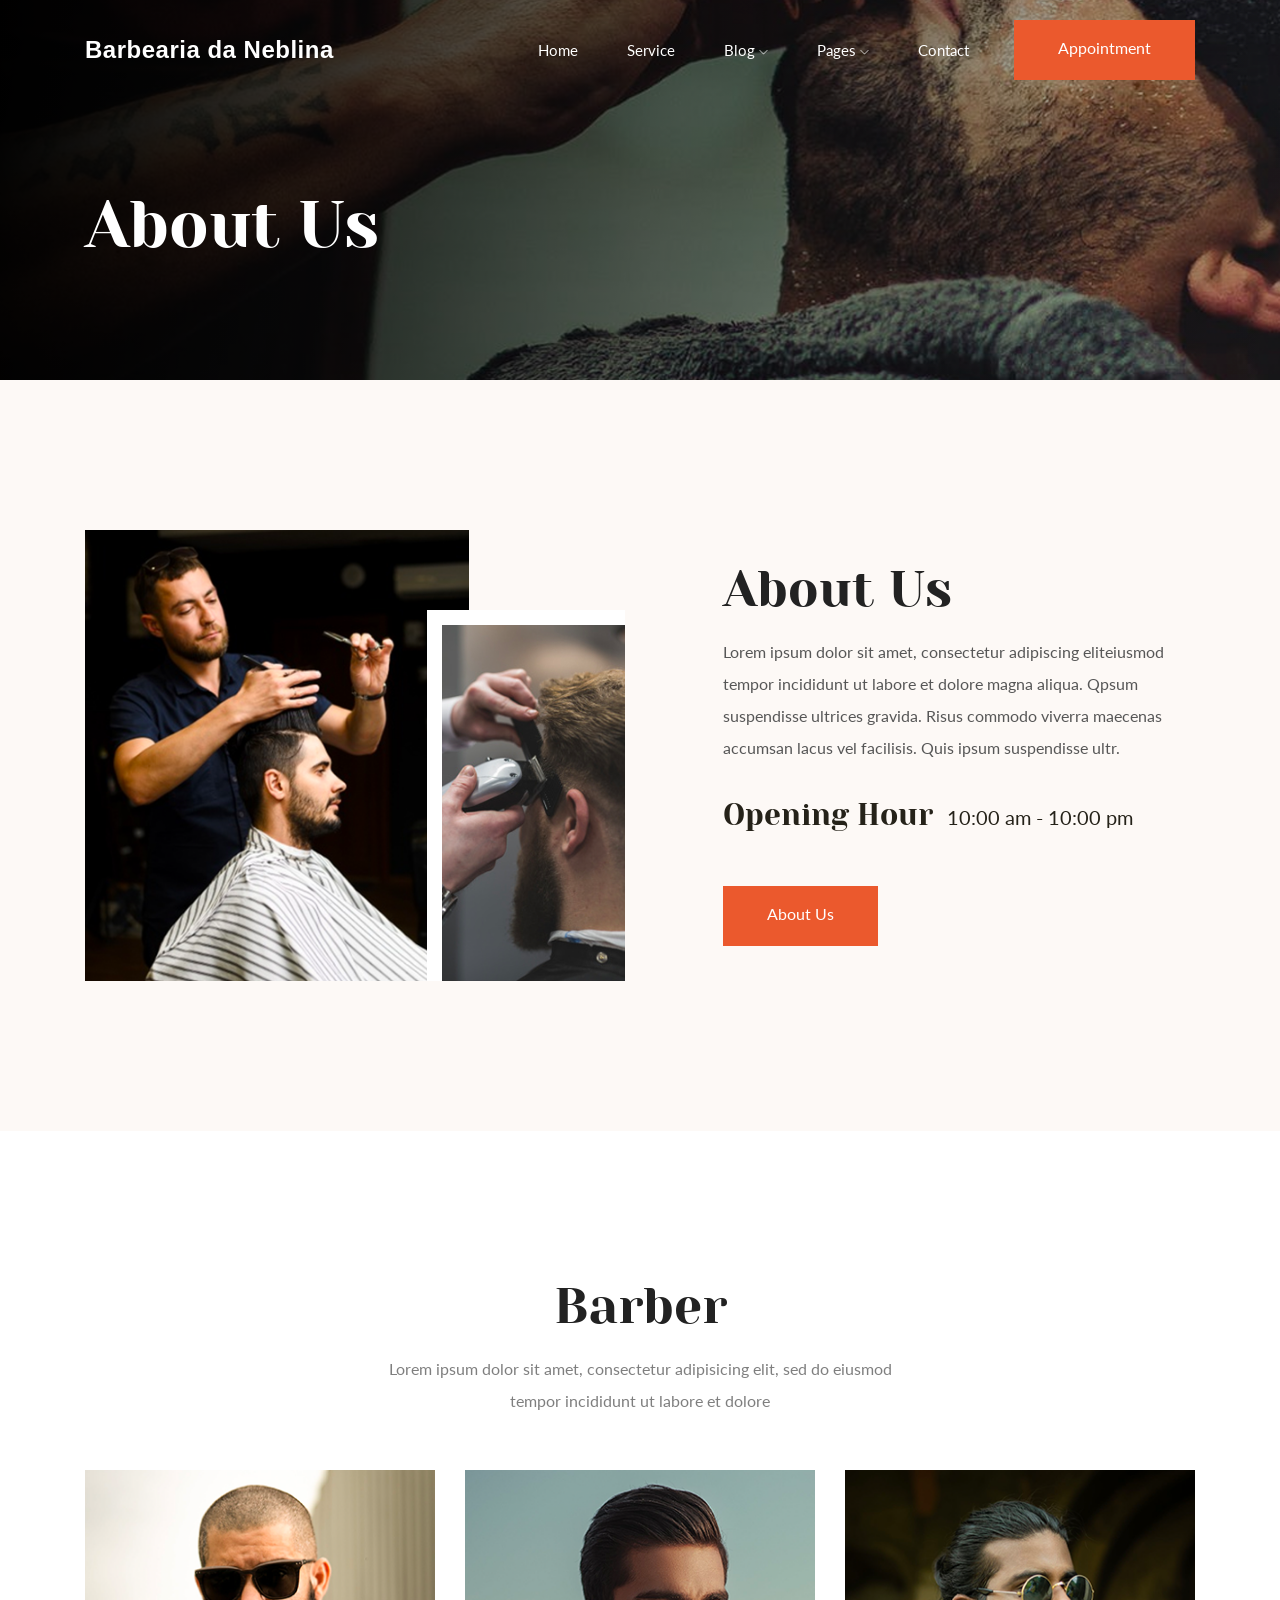
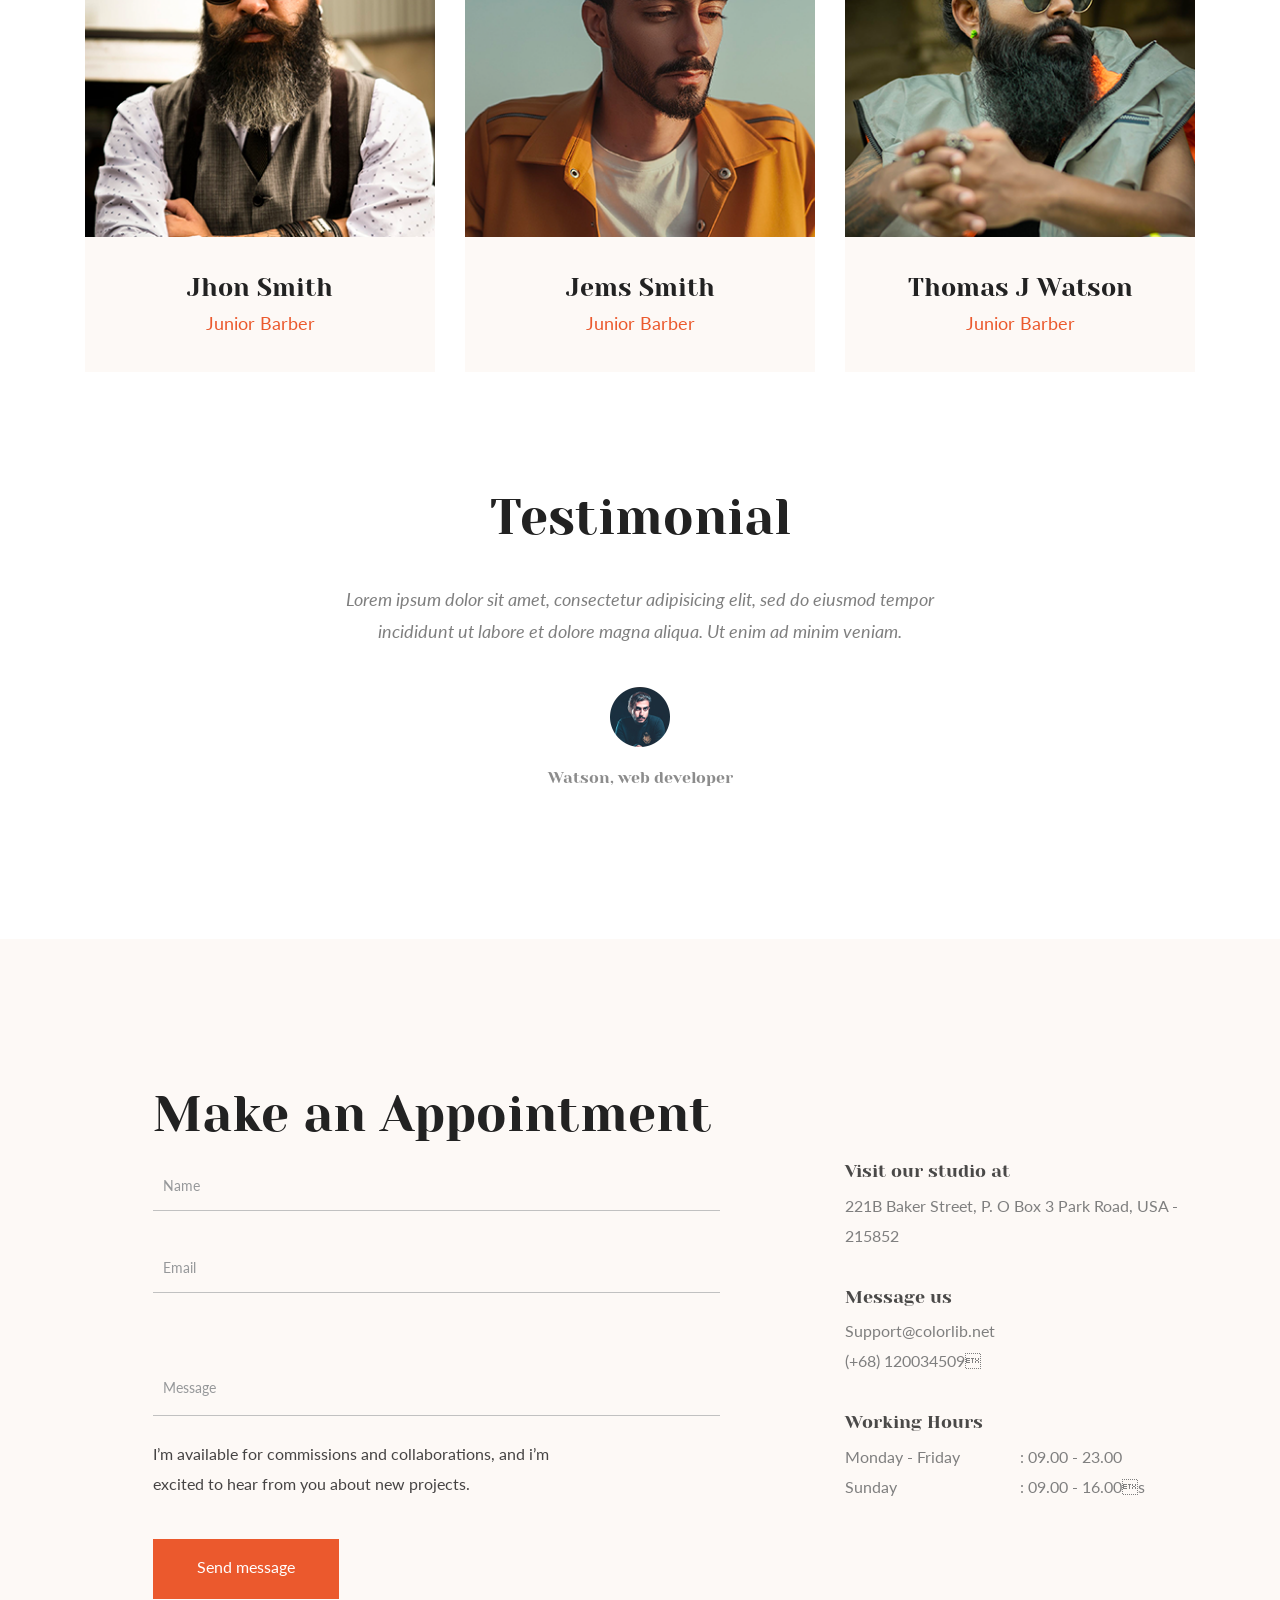
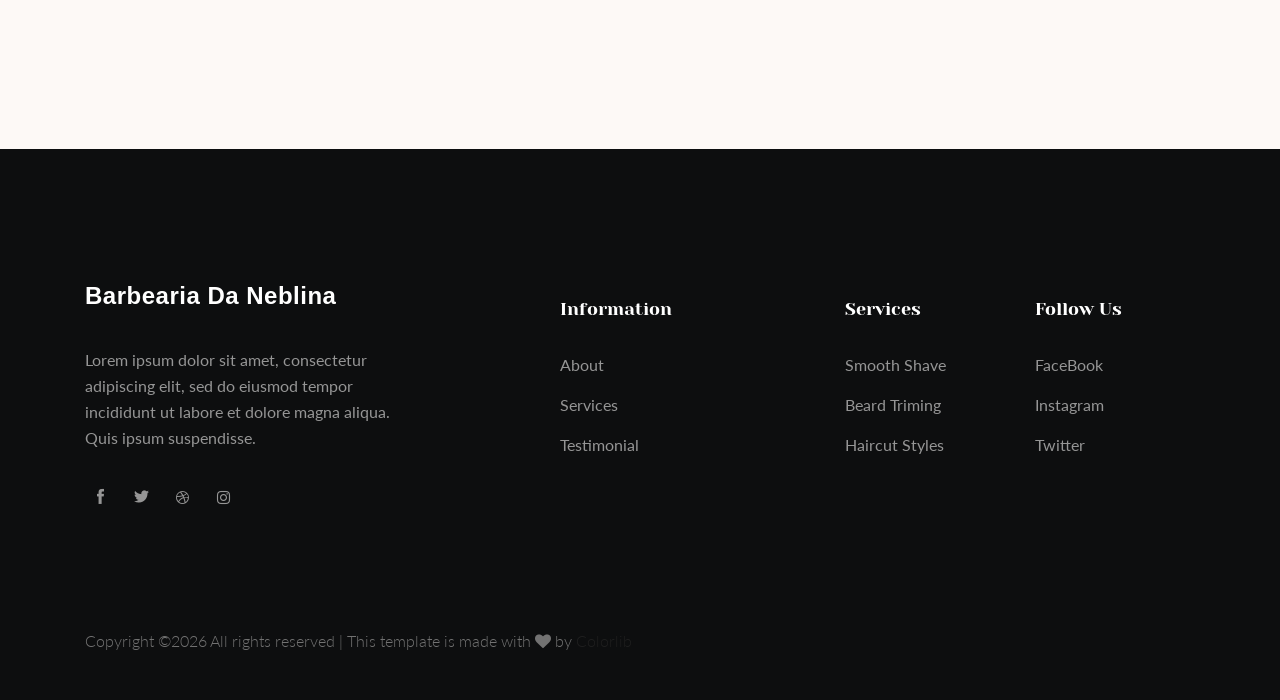
==== commit 47fc2216: "Rename barbershop to Barbearia da Neblina Co-authored-by: v0 <it+v0agent@vercel.com>" ====
--- a/about.html
+++ b/about.html
@@ -4,7 +4,7 @@
 <head>
     <meta charset="utf-8">
     <meta http-equiv="x-ua-compatible" content="ie=edge">
-    <title>Barber</title>
+    <title>Barbearia da Neblina</title>
     <meta name="description" content="">
     <meta name="viewport" content="width=device-width, initial-scale=1">
 
@@ -41,7 +41,7 @@
                         <div class="col-xl-3 col-lg-3">
                             <div class="logo-img">
                                 <a href="index.html">
-                                    <img src="img/logo.png" alt="">
+                                    <span class="brand-name">Barbearia da Neblina</span>
                                 </a>
                             </div>
                         </div>
@@ -317,7 +317,7 @@
                         <div class="footer_widget">
                             <div class="footer_logo">
                                 <a href="#">
-                                    <img src="img/logo.png" alt="">
+                                    <span class="brand-name">Barbearia da Neblina</span>
                                 </a>
                             </div>
                             <p class="address_text">Lorem ipsum dolor sit amet, consectetur <br> adipiscing elit, sed do eiusmod tempor <br> incididunt ut labore et dolore magna aliqua. <br> Quis ipsum suspendisse.
--- a/css/style.css
+++ b/css/style.css
@@ -6159,4 +6159,13 @@
   font-size: 12px;
 }
 
-/*# sourceMappingURL=style.css.map */+/*# sourceMappingURL=style.css.map */
+.brand-name {
+  display: inline-block;
+  color: #fff;
+  font-size: 24px;
+  font-weight: 700;
+  letter-spacing: 0.5px;
+  line-height: 1.2;
+  white-space: nowrap;
+}
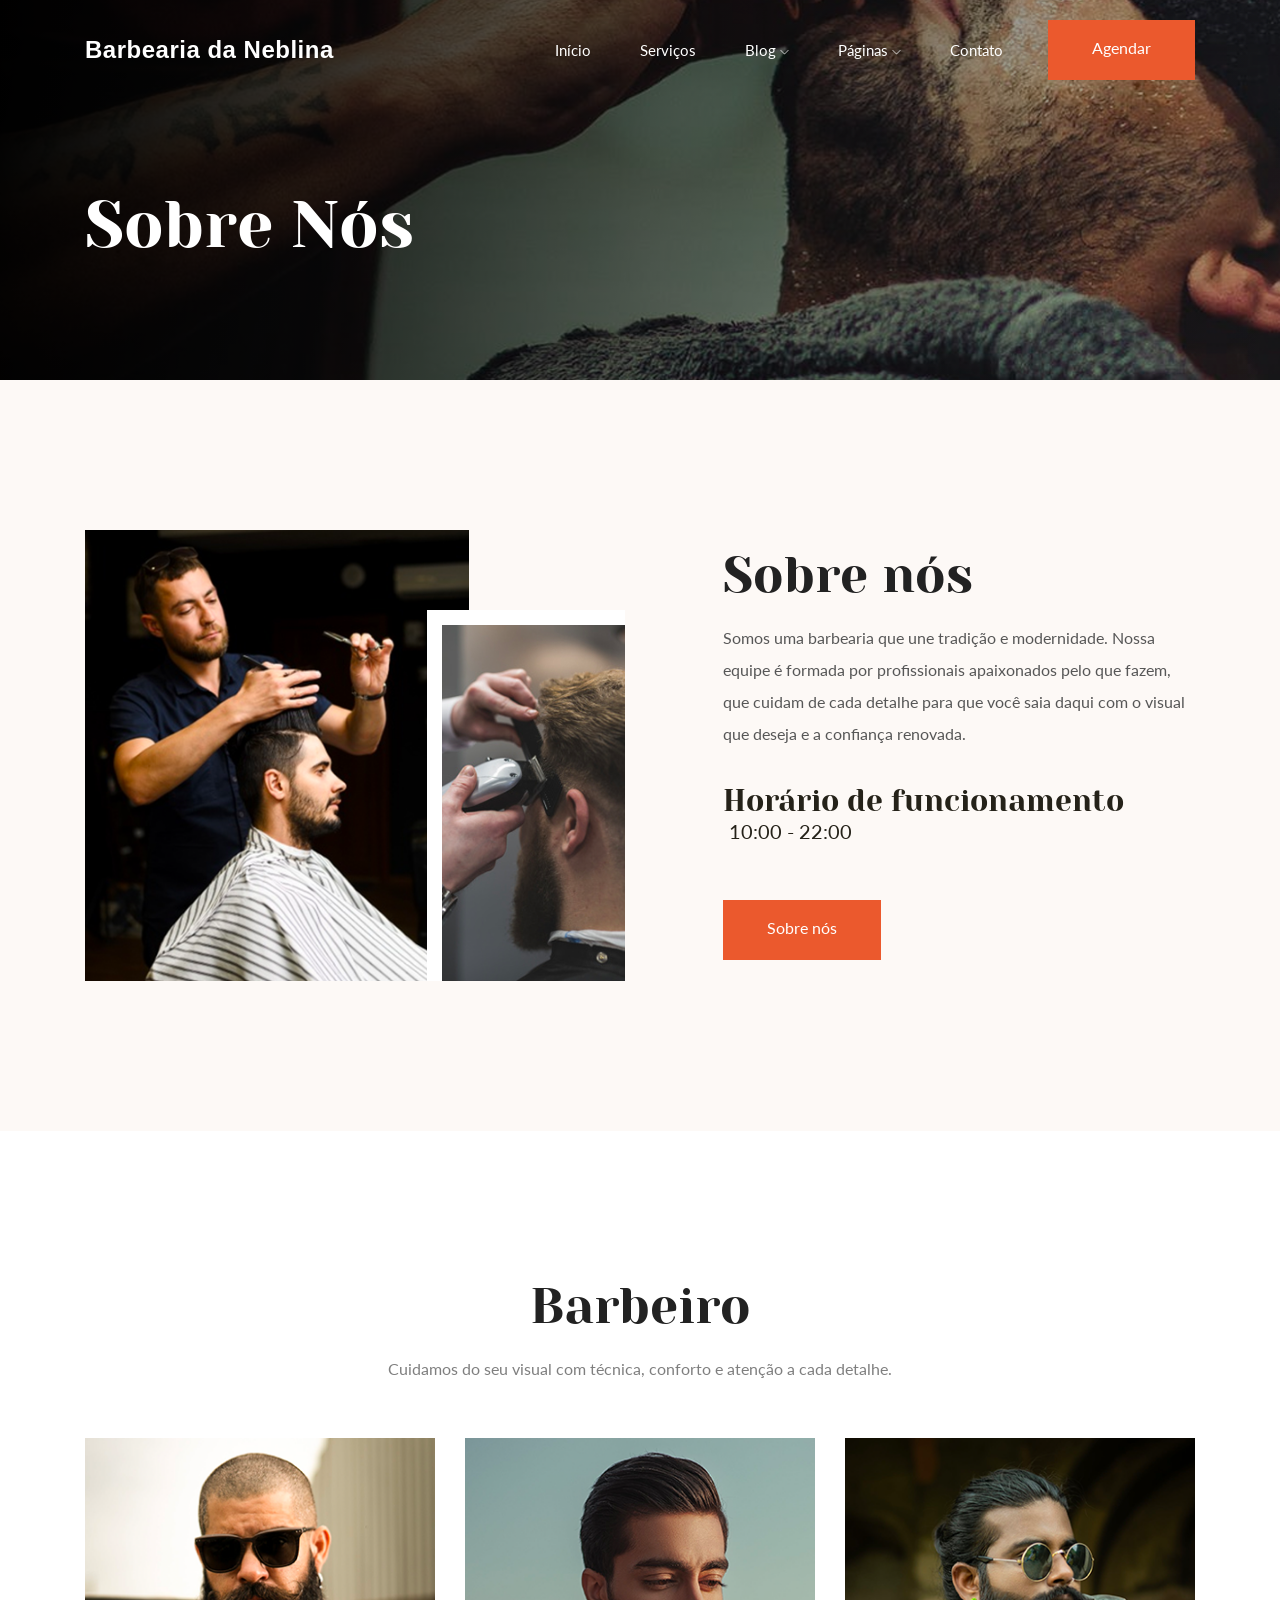
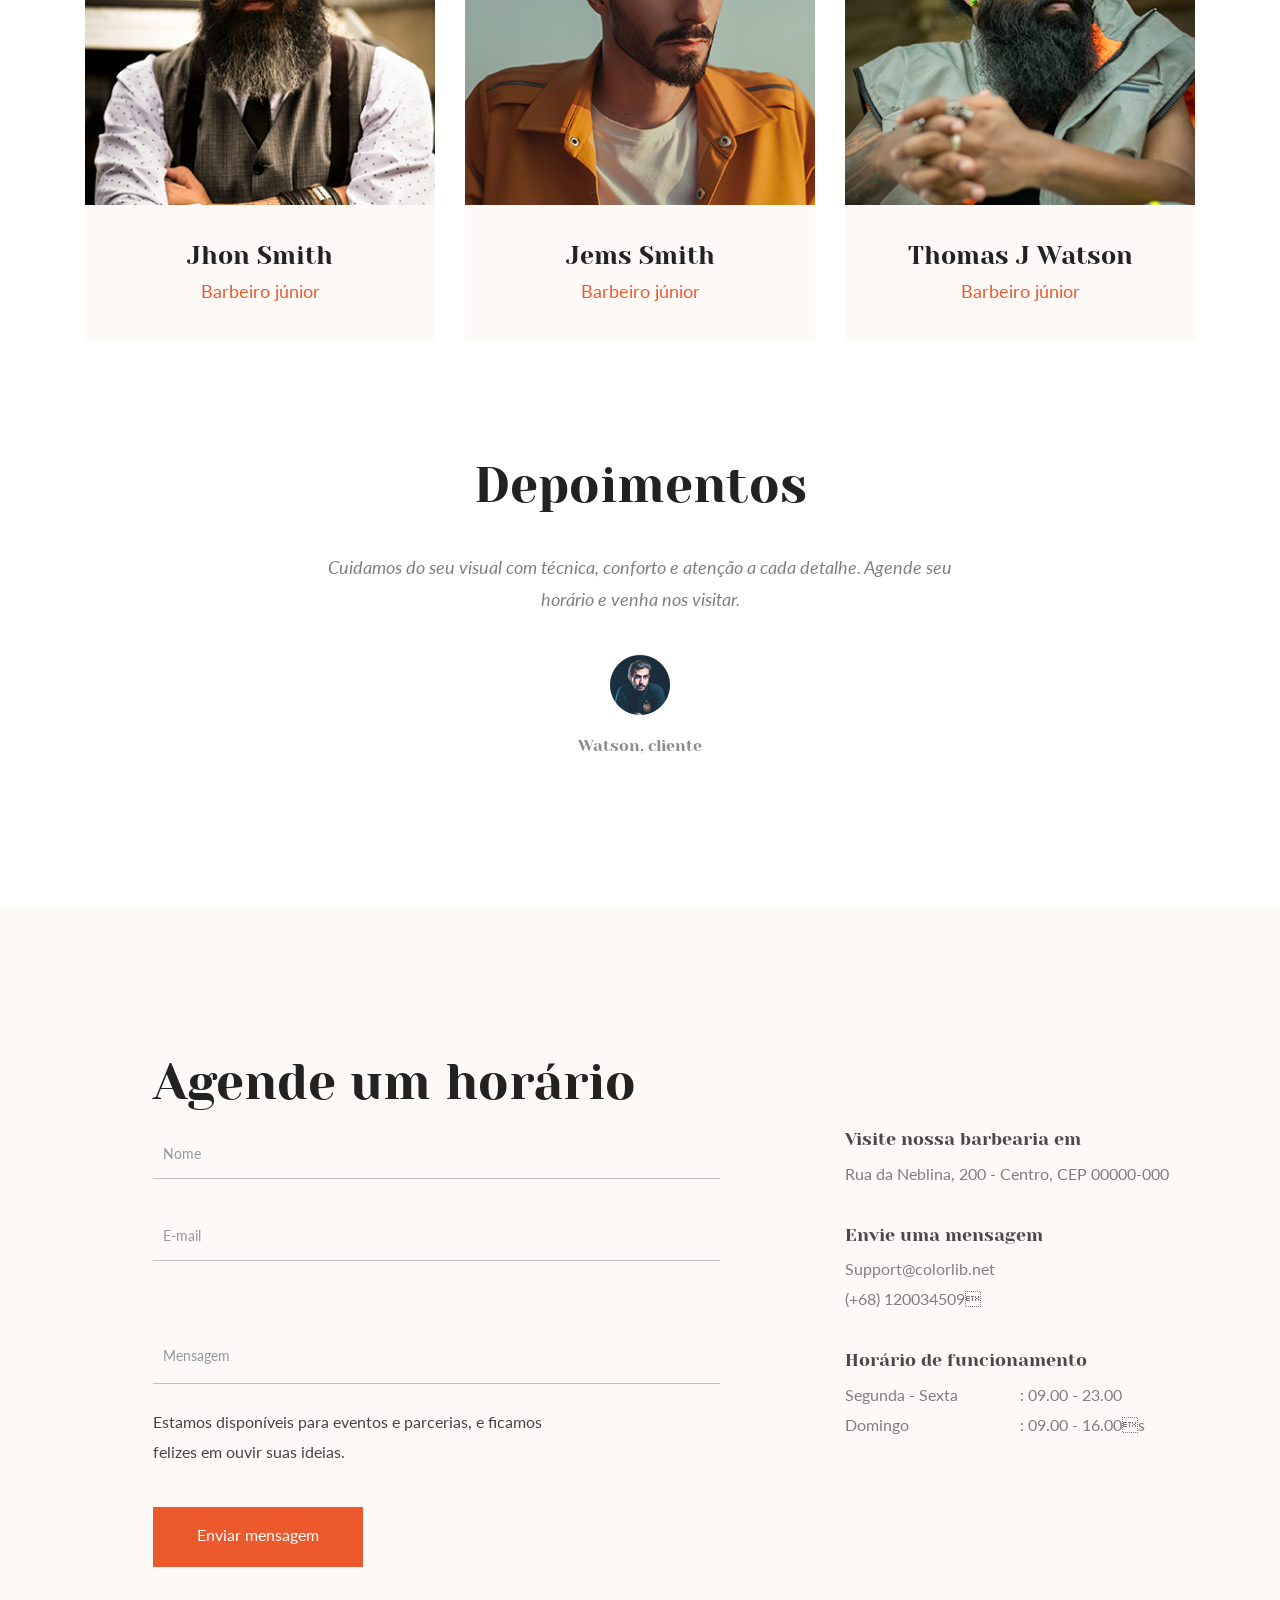
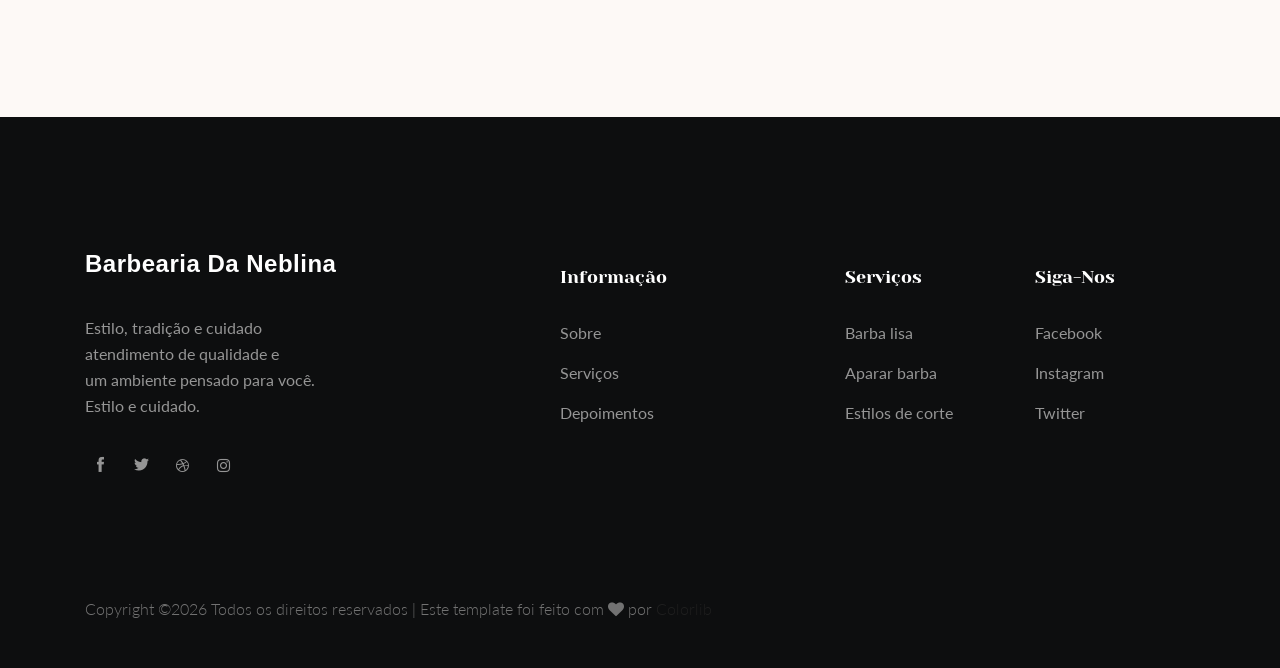
==== commit 5e501184: "Traduz textos do site para português" ====
--- a/about.html
+++ b/about.html
@@ -51,27 +51,27 @@
                                     <div class="main-menu">
                                         <nav>
                                             <ul id="navigation">
-                                                <li><a class="active" href="index.html">home</a></li>
-                                                <li><a href="service.html">service</a></li>
+                                                <li><a class="active" href="index.html">início</a></li>
+                                                <li><a href="service.html">serviços</a></li>
                                                 <li><a href="#">blog <i class="ti-angle-down"></i></a>
                                                     <ul class="submenu">
                                                         <li><a href="blog.html">blog</a></li>
-                                                        <li><a href="single-blog.html">single-blog</a></li>
+                                                        <li><a href="single-blog.html">post do blog</a></li>
                                                     </ul>
                                                 </li>
-                                                <li><a href="#">pages <i class="ti-angle-down"></i></a>
+                                                <li><a href="#">páginas <i class="ti-angle-down"></i></a>
                                                     <ul class="submenu">
-                                                        <li><a href="about.html">about</a></li>
-                                                        <li><a href="elements.html">elements</a></li>
+                                                        <li><a href="about.html">sobre</a></li>
+                                                        <li><a href="elements.html">elementos</a></li>
                                                     </ul>
                                                 </li>
-                                                <li><a href="contact.html">Contact</a></li>
+                                                <li><a href="contact.html">Contato</a></li>
                                             </ul>
                                         </nav>
                                     </div>
                                     <div class="book_room">
                                         <div class="book_btn">
-                                            <a class="popup-with-form" href="#test-form">Appointment</a>
+                                            <a class="popup-with-form" href="#test-form">Agendar</a>
                                         </div>
                                     </div>
                                 </div>
@@ -92,7 +92,7 @@
         <div class="container">
             <div class="row">
                 <div class="col-lg-12">
-                    <h3>About us</h3>
+                    <h3>Sobre nós</h3>
                 </div>
             </div>
         </div>
@@ -116,14 +116,14 @@
                 <div class="col-xl-6 col-lg-6 col-md-6">
                     <div class="about_info">
                         <div class="section_title mb-20px">
-                            <h3>About Us</h3>
-                            <p>Lorem ipsum dolor sit amet, consectetur adipiscing eliteiusmod tempor incididunt ut labore et dolore magna aliqua. Qpsum suspendisse ultrices gravida. Risus commodo viverra maecenas accumsan lacus vel facilisis. Quis ipsum suspendisse ultr.</p>
+                            <h3>Sobre nós</h3>
+                            <p>Somos uma barbearia que une tradição e modernidade. Nossa equipe é formada por profissionais apaixonados pelo que fazem, que cuidam de cada detalhe para que você saia daqui com o visual que deseja e a confiança renovada.</p>
                         </div>
                         <p class="opening_hour">
-                            Opening Hour
-                            <span>10:00 am - 10:00 pm</span>
+                            Horário de funcionamento
+                            <span>10:00 - 22:00</span>
                         </p>
-                        <a href="about.html" class="boxed-btn3">About Us</a>
+                        <a href="about.html" class="boxed-btn3">Sobre nós</a>
                     </div>
                 </div>
             </div>
@@ -137,8 +137,8 @@
             <div class="row justify-content-center">
                 <div class="col-lg-6 col-md-10">
                     <div class="section_title text-center mb-55">
-                        <h3>Barber</h3>
-                        <p>Lorem ipsum dolor sit amet, consectetur adipisicing elit, sed do eiusmod tempor incididunt ut labore et dolore</p>
+                        <h3>Barbeiro</h3>
+                        <p>Cuidamos do seu visual com técnica, conforto e atenção a cada detalhe.</p>
                     </div>
                 </div>
             </div>
@@ -150,7 +150,7 @@
                         </div>
                         <div class="member_info text-center">
                             <h3>Jhon Smith</h3>
-                            <p>Junior Barber</p>
+                            <p>Barbeiro júnior</p>
                         </div>
                     </div>
                 </div>
@@ -161,7 +161,7 @@
                         </div>
                         <div class="member_info text-center">
                             <h3>Jems Smith</h3>
-                            <p>Junior Barber</p>
+                            <p>Barbeiro júnior</p>
                         </div>
                     </div>
                 </div>
@@ -172,7 +172,7 @@
                         </div>
                         <div class="member_info text-center">
                             <h3>Thomas J Watson</h3>
-                            <p>Junior Barber</p>
+                            <p>Barbeiro júnior</p>
                         </div>
                     </div>
                 </div>
@@ -188,7 +188,7 @@
                 <div class="col-xl-12">
                     <div class="section_title mb-40 text-center">
                         <h3>
-                            Testimonial
+                            Depoimentos
                         </h3>
                     </div>
                 </div>
@@ -200,12 +200,12 @@
                             <div class="row justify-content-center">
                                 <div class="col-lg-7 col-md-10">
                                     <div class="single_testmonial text-center">
-                                        <p>Lorem ipsum dolor sit amet, consectetur adipisicing elit, sed do eiusmod tempor incididunt ut labore et dolore magna aliqua. Ut enim ad minim veniam.</p>
+                                        <p>Cuidamos do seu visual com técnica, conforto e atenção a cada detalhe. Agende seu horário e venha nos visitar.</p>
                                         <div class="testmonial_author">
                                             <div class="thumb">
                                                 <img src="img/testmonial/1.png" alt="">
                                             </div>
-                                            <h3>Watson, web developer</h3>
+                                            <h3>Watson, cliente</h3>
                                         </div>
                                     </div>
                                 </div>
@@ -215,12 +215,12 @@
                             <div class="row justify-content-center">
                                 <div class="col-lg-7 col-md-10">
                                     <div class="single_testmonial text-center">
-                                        <p>Lorem ipsum dolor sit amet, consectetur adipisicing elit, sed do eiusmod tempor incididunt ut labore et dolore magna aliqua. Ut enim ad minim veniam.</p>
+                                        <p>Cuidamos do seu visual com técnica, conforto e atenção a cada detalhe. Agende seu horário e venha nos visitar.</p>
                                         <div class="testmonial_author">
                                             <div class="thumb">
                                                 <img src="img/testmonial/1.png" alt="">
                                             </div>
-                                            <h3>Watson, web developer</h3>
+                                            <h3>Watson, cliente</h3>
                                         </div>
                                     </div>
                                 </div>
@@ -230,12 +230,12 @@
                             <div class="row justify-content-center">
                                 <div class="col-lg-7 col-md-10">
                                     <div class="single_testmonial text-center">
-                                        <p>Lorem ipsum dolor sit amet, consectetur adipisicing elit, sed do eiusmod tempor incididunt ut labore et dolore magna aliqua. Ut enim ad minim veniam.</p>
+                                        <p>Cuidamos do seu visual com técnica, conforto e atenção a cada detalhe. Agende seu horário e venha nos visitar.</p>
                                         <div class="testmonial_author">
                                             <div class="thumb">
                                                 <img src="img/testmonial/1.png" alt="">
                                             </div>
-                                            <h3>Watson, web developer</h3>
+                                            <h3>Watson, cliente</h3>
                                         </div>
                                     </div>
                                 </div>
@@ -253,7 +253,7 @@
             <div class="row">
                 <div class="col-lg-12">
                     <div class="section_title pl-68">
-                        <h3>Make an Appointment</h3>
+                        <h3>Agende um horário</h3>
                     </div>
                 </div>
             </div>
@@ -262,18 +262,18 @@
                     <div class="appoint_ment_form pl-68">
                         <form action="#">
                             <div class="single_field">
-                                <input type="text" placeholder="Name">
+                                <input type="text" placeholder="Nome">
                             </div>
                             <div class="single_field">
-                                <input type="text" placeholder="Email">
+                                <input type="text" placeholder="E-mail">
                             </div>
                             <div class="single_field m-0">
-                                <textarea id="" cols="30" rows="10" placeholder="Message"></textarea>
-                            </div>
-                            <p>I’m available for commissions and collaborations, and i’m <br>
-                                excited to hear from you about new projects.</p>
+                                <textarea id="" cols="30" rows="10" placeholder="Mensagem"></textarea>
+                            </div>
+                            <p>Estamos disponíveis para eventos e parcerias, e ficamos <br>
+                                felizes em ouvir suas ideias.</p>
                             <div class="form_btn">
-                                <button class="boxed-btn3" type="submit">Send message</button>
+                                <button class="boxed-btn3" type="submit">Enviar mensagem</button>
                             </div>
                         </form>
                     </div>
@@ -281,23 +281,22 @@
                 <div class="col-lg-4 offset-lg-1">
                     <div class="appointMent_info">
                         <div class="single_appontment">
-                            <h4>Visit our studio at</h4>
-                            <p>221B Baker Street, P. O Box 3 Park Road, 
-                                USA - 215852</p>
+                            <h4>Visite nossa barbearia em</h4>
+                            <p>Rua da Neblina, 200 - Centro, CEP 00000-000</p>
                         </div>
                         <div class="single_appontment">
-                            <h4>Message us</h4>
+                            <h4>Envie uma mensagem</h4>
                             <p>Support@colorlib.net <br>
                                 (+68) 120034509</p>
                         </div>
                         <div class="single_appontment">
-                            <h4>Working Hours</h4>
+                            <h4>Horário de funcionamento</h4>
                             <p class="d-flex justify-content-between">
-                                <span>Monday - Friday</span>
+                                <span>Segunda - Sexta</span>
                                 <span>:  09.00 - 23.00</span>
                             </p>
                             <p class="d-flex justify-content-between">
-                                <span>Sunday</span>
+                                <span>Domingo</span>
                                 <span>:  09.00 - 16.00s</span>
                             </p>
                         </div>
@@ -320,7 +319,7 @@
                                     <span class="brand-name">Barbearia da Neblina</span>
                                 </a>
                             </div>
-                            <p class="address_text">Lorem ipsum dolor sit amet, consectetur <br> adipiscing elit, sed do eiusmod tempor <br> incididunt ut labore et dolore magna aliqua. <br> Quis ipsum suspendisse.
+                            <p class="address_text">Estilo, tradição e cuidado <br> atendimento de qualidade e <br> um ambiente pensado para você. <br> Estilo e cuidado.
                             </p>
                             <div class="socail_links">
                                 <ul>
@@ -352,34 +351,34 @@
                     <div class="col-xl-3 col-md-6 col-lg-3">
                         <div class="footer_widget">
                             <h3 class="footer_title">
-                                Information
+                                Informação
                             </h3>
                             <ul class="links">
-                                <li><a href="#">About</a></li>
-                                <li><a href="#">Services</a></li>
-                                <li><a href="#">Testimonial</a></li>
+                                <li><a href="#">Sobre</a></li>
+                                <li><a href="#">Serviços</a></li>
+                                <li><a href="#">Depoimentos</a></li>
                             </ul>
                         </div>
                     </div>
                     <div class="col-xl-2  col-md-6 col-lg-2">
                         <div class="footer_widget">
                             <h3 class="footer_title">
-                                Services
+                                Serviços
                             </h3>
                             <ul class="links">
-                                <li><a href="#">Smooth Shave </a></li>
-                                <li><a href="#">Beard Triming</a></li>
-                                <li><a href="#"> Haircut Styles</a></li>
+                                <li><a href="#">Barba lisa </a></li>
+                                <li><a href="#">Aparar barba</a></li>
+                                <li><a href="#"> Estilos de corte</a></li>
                             </ul>
                         </div>
                     </div>
                     <div class="col-xl-2  col-md-6 col-lg-2">
                         <div class="footer_widget">
                             <h3 class="footer_title">
-                                Follow Us
+                                Siga-nos
                             </h3>
                             <ul class="links">
-                                <li><a href="#">FaceBook</a></li>
+                                <li><a href="#">Facebook</a></li>
                                 <li><a href="#">Instagram</a></li>
                                 <li><a href="#"> Twitter</a></li>
                             </ul>
@@ -394,7 +393,7 @@
                     <div class="col-xl-12">
                         <p class="copy_right text-center">
                             <p><!-- Link back to Colorlib can't be removed. Template is licensed under CC BY 3.0. -->
-  Copyright &copy;<script>document.write(new Date().getFullYear());</script> All rights reserved | This template is made with <i class="fa fa-heart" aria-hidden="true"></i> by <a href="https://colorlib.com" target="_blank">Colorlib</a>
+  Copyright &copy;<script>document.write(new Date().getFullYear());</script> Todos os direitos reservados | Este template foi feito com <i class="fa fa-heart" aria-hidden="true"></i> por <a href="https://colorlib.com" target="_blank">Colorlib</a>
   <!-- Link back to Colorlib can't be removed. Template is licensed under CC BY 3.0. --></p>
                         </p>
                     </div>
@@ -409,42 +408,42 @@
     <form id="test-form" class="white-popup-block mfp-hide">
             <div class="popup_box ">
                     <div class="popup_inner">
-                        <h3>Make an Appointment</h3>
+                        <h3>Agende um horário</h3>
                         <form action="#">
                             <div class="row">
                                 <div class="col-xl-6 col-md-6">
-                                    <input id="datepicker" placeholder="Date">
+                                    <input id="datepicker" placeholder="Data">
                                 </div>
                                 <div class="col-xl-6 col-md-6">
-                                    <input id="timepicker" placeholder="time">
+                                    <input id="timepicker" placeholder="horário">
                                 </div>
                                 <div class="col-xl-6 col-md-6">
                                     <select class="form-select wide" id="default-select" class="">
-                                        <option data-display="Choose services">Choose services 1</option>
-                                        <option value="1">Choose services 2</option>
-                                        <option value="2">Choose services 3</option>
-                                        <option value="3">Choose services 4</option>
+                                        <option data-display="Choose services">Escolha o serviço 1</option>
+                                        <option value="1">Escolha o serviço 2</option>
+                                        <option value="2">Escolha o serviço 3</option>
+                                        <option value="3">Escolha o serviço 4</option>
                                     </select>
                                 </div>
                                 <div class="col-xl-6 col-md-6">
                                     <select class="form-select wide" id="default-select" class="">
-                                        <option data-display="Choose Barbers">Choose Barbers</option>
+                                        <option data-display="Choose Barbers">Escolha o barbeiro</option>
                                         <option value="1">Zaki</option>
                                         <option value="2">Ronky</option>
                                         <option value="3">kalu</option>
                                     </select>
                                 </div>
                                 <div class="col-xl-6 col-md-6">
-                                    <input type="text" placeholder="Your name">
+                                    <input type="text" placeholder="Seu nome">
                                 </div>
                                 <div class="col-xl-6 col-md-6">
-                                    <input type="text" placeholder="Phone no">
+                                    <input type="text" placeholder="Telefone">
                                 </div>
                                 <div class="col-xl-12">
-                                    <input type="email" placeholder="Your email">
+                                    <input type="email" placeholder="Seu e-mail">
                                 </div>
                                 <div class="col-xl-12">
-                                    <button type="submit" class="boxed-btn3">Submit</button>
+                                    <button type="submit" class="boxed-btn3">Enviar</button>
                                 </div>
                             </div>
                         </form>
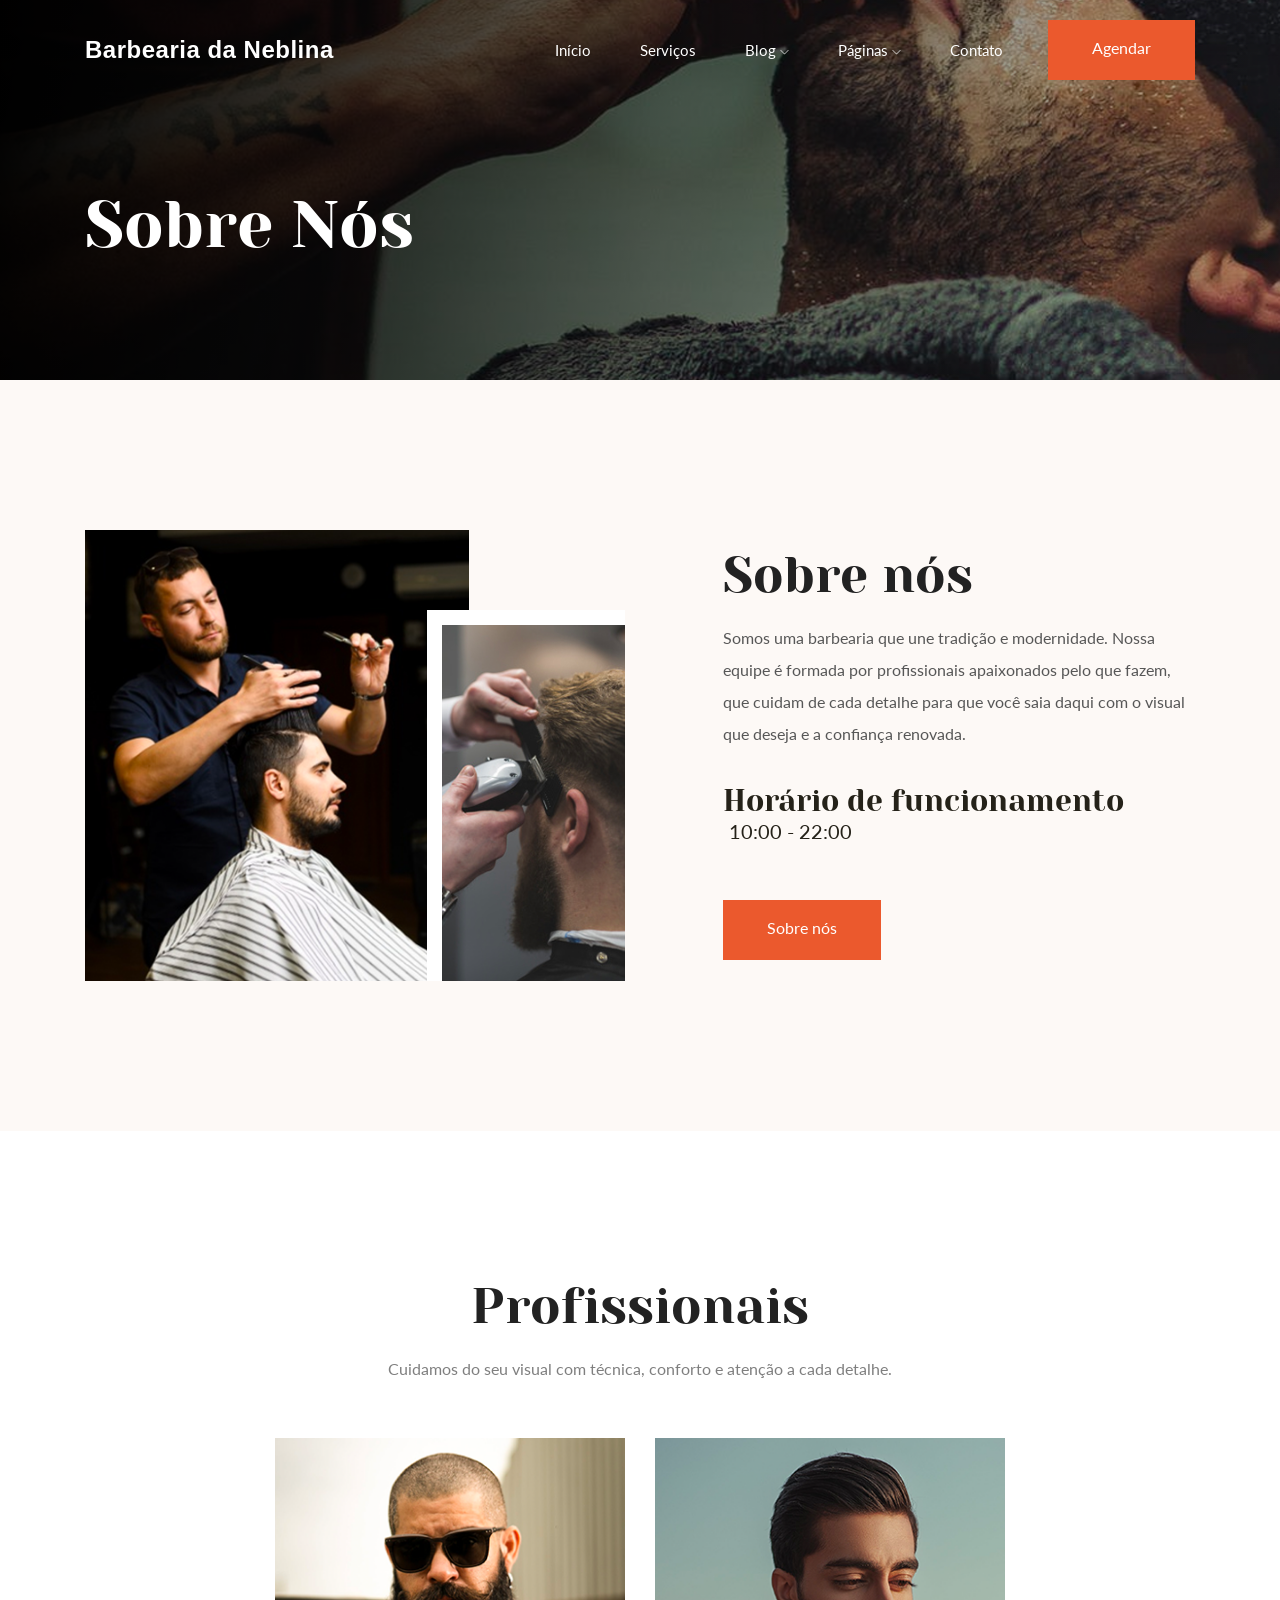
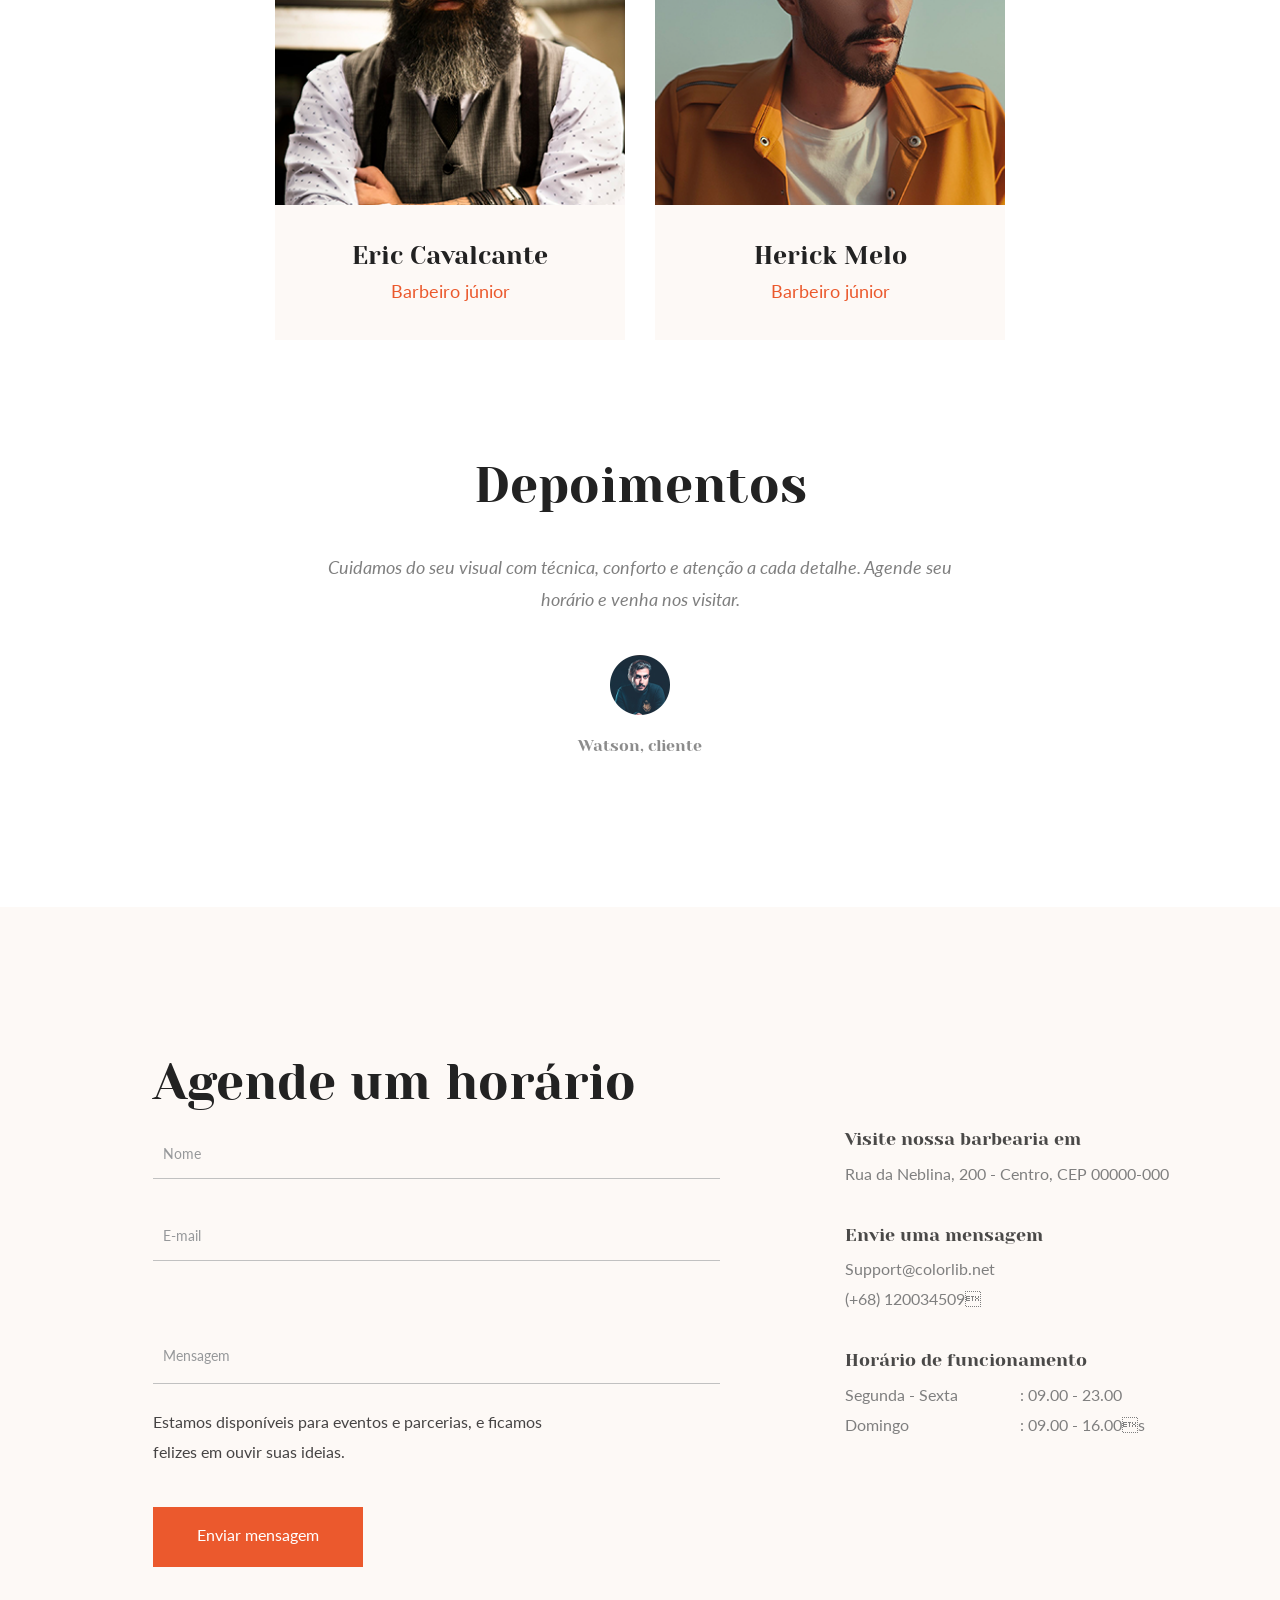
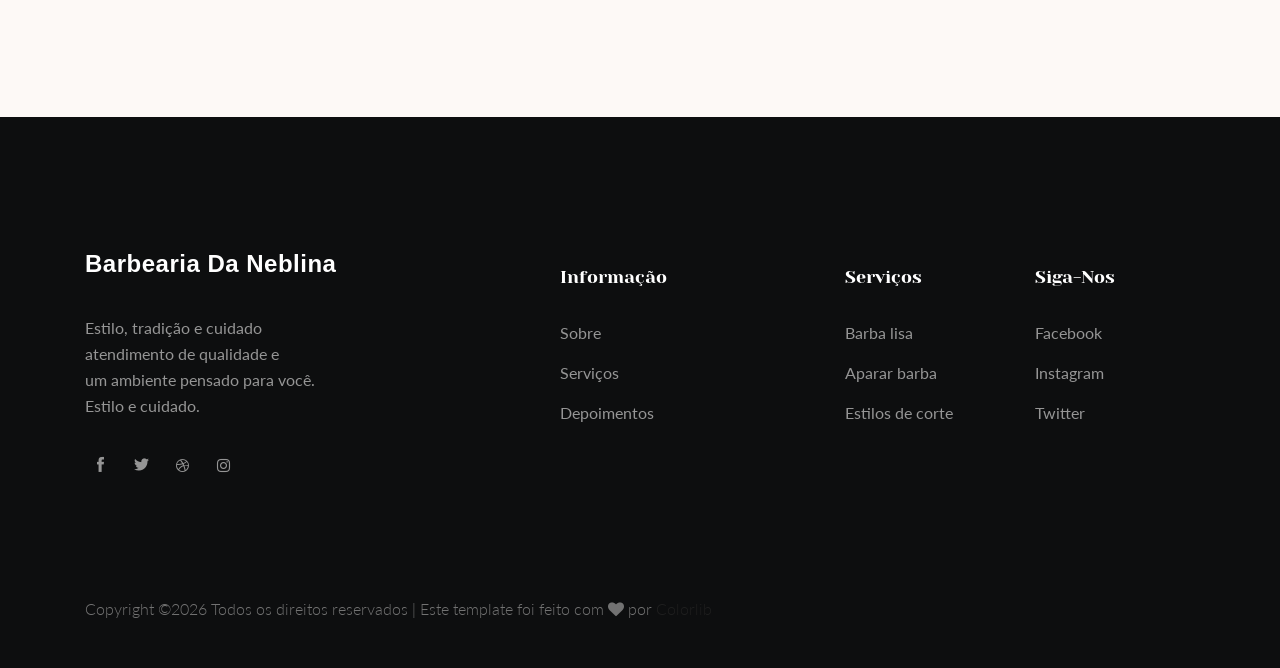
==== commit 796b48b9: "Renomeia seção para Profissionais e atualiza nomes dos barbeiros" ====
--- a/about.html
+++ b/about.html
@@ -137,7 +137,7 @@
             <div class="row justify-content-center">
                 <div class="col-lg-6 col-md-10">
                     <div class="section_title text-center mb-55">
-                        <h3>Barbeiro</h3>
+                        <h3>Profissionais</h3>
                         <p>Cuidamos do seu visual com técnica, conforto e atenção a cada detalhe.</p>
                     </div>
                 </div>
@@ -146,10 +146,10 @@
                 <div class="col-lg-4 col-md-6">
                     <div class="single_team_member">
                         <div class="team_thumb">
-                            <img src="img/team/1.png" alt="">
+                            <img src="img/team/1.png" alt="Eric Cavalcante">
                         </div>
                         <div class="member_info text-center">
-                            <h3>Jhon Smith</h3>
+                            <h3>Eric Cavalcante</h3>
                             <p>Barbeiro júnior</p>
                         </div>
                     </div>
@@ -157,21 +157,10 @@
                 <div class="col-lg-4 col-md-6">
                     <div class="single_team_member">
                         <div class="team_thumb">
-                            <img src="img/team/2.png" alt="">
+                            <img src="img/team/2.png" alt="Herick Melo">
                         </div>
                         <div class="member_info text-center">
-                            <h3>Jems Smith</h3>
-                            <p>Barbeiro júnior</p>
-                        </div>
-                    </div>
-                </div>
-                <div class="col-lg-4 col-md-6">
-                    <div class="single_team_member">
-                        <div class="team_thumb">
-                            <img src="img/team/3.png" alt="">
-                        </div>
-                        <div class="member_info text-center">
-                            <h3>Thomas J Watson</h3>
+                            <h3>Herick Melo</h3>
                             <p>Barbeiro júnior</p>
                         </div>
                     </div>
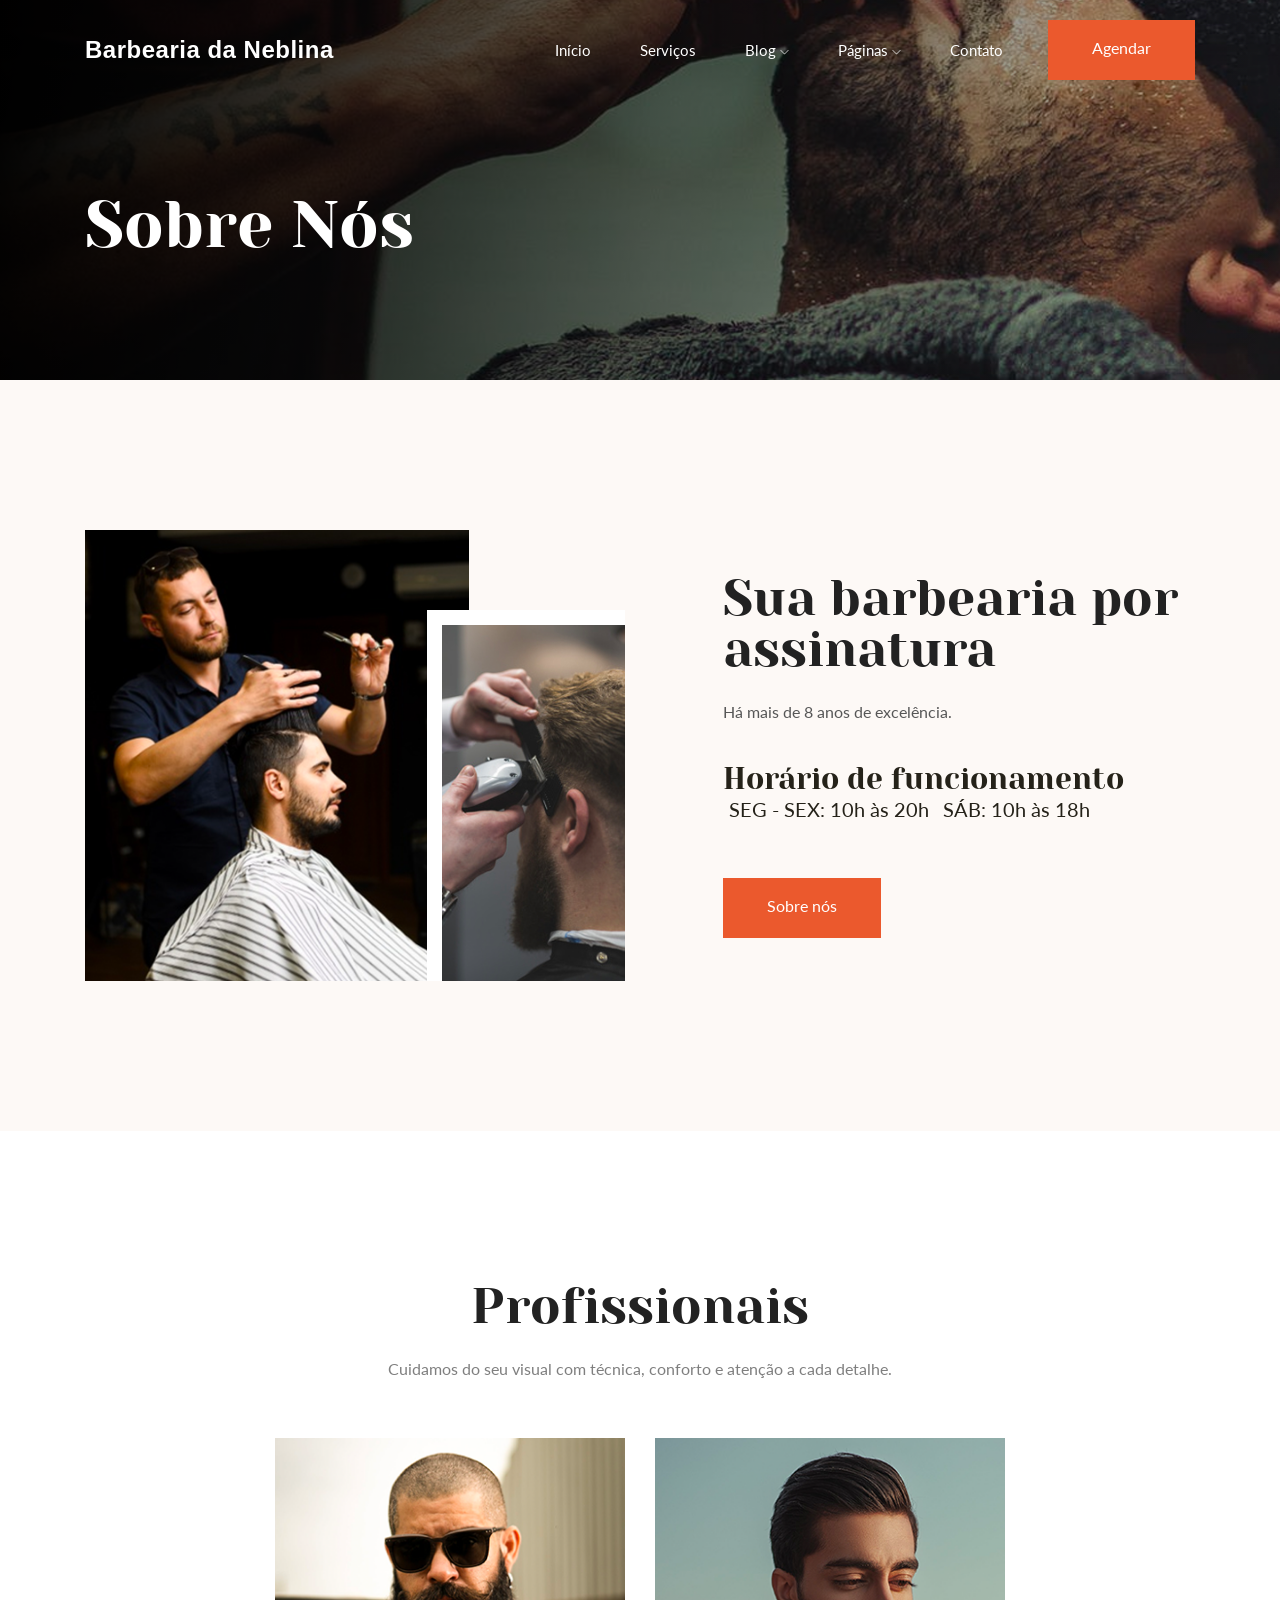
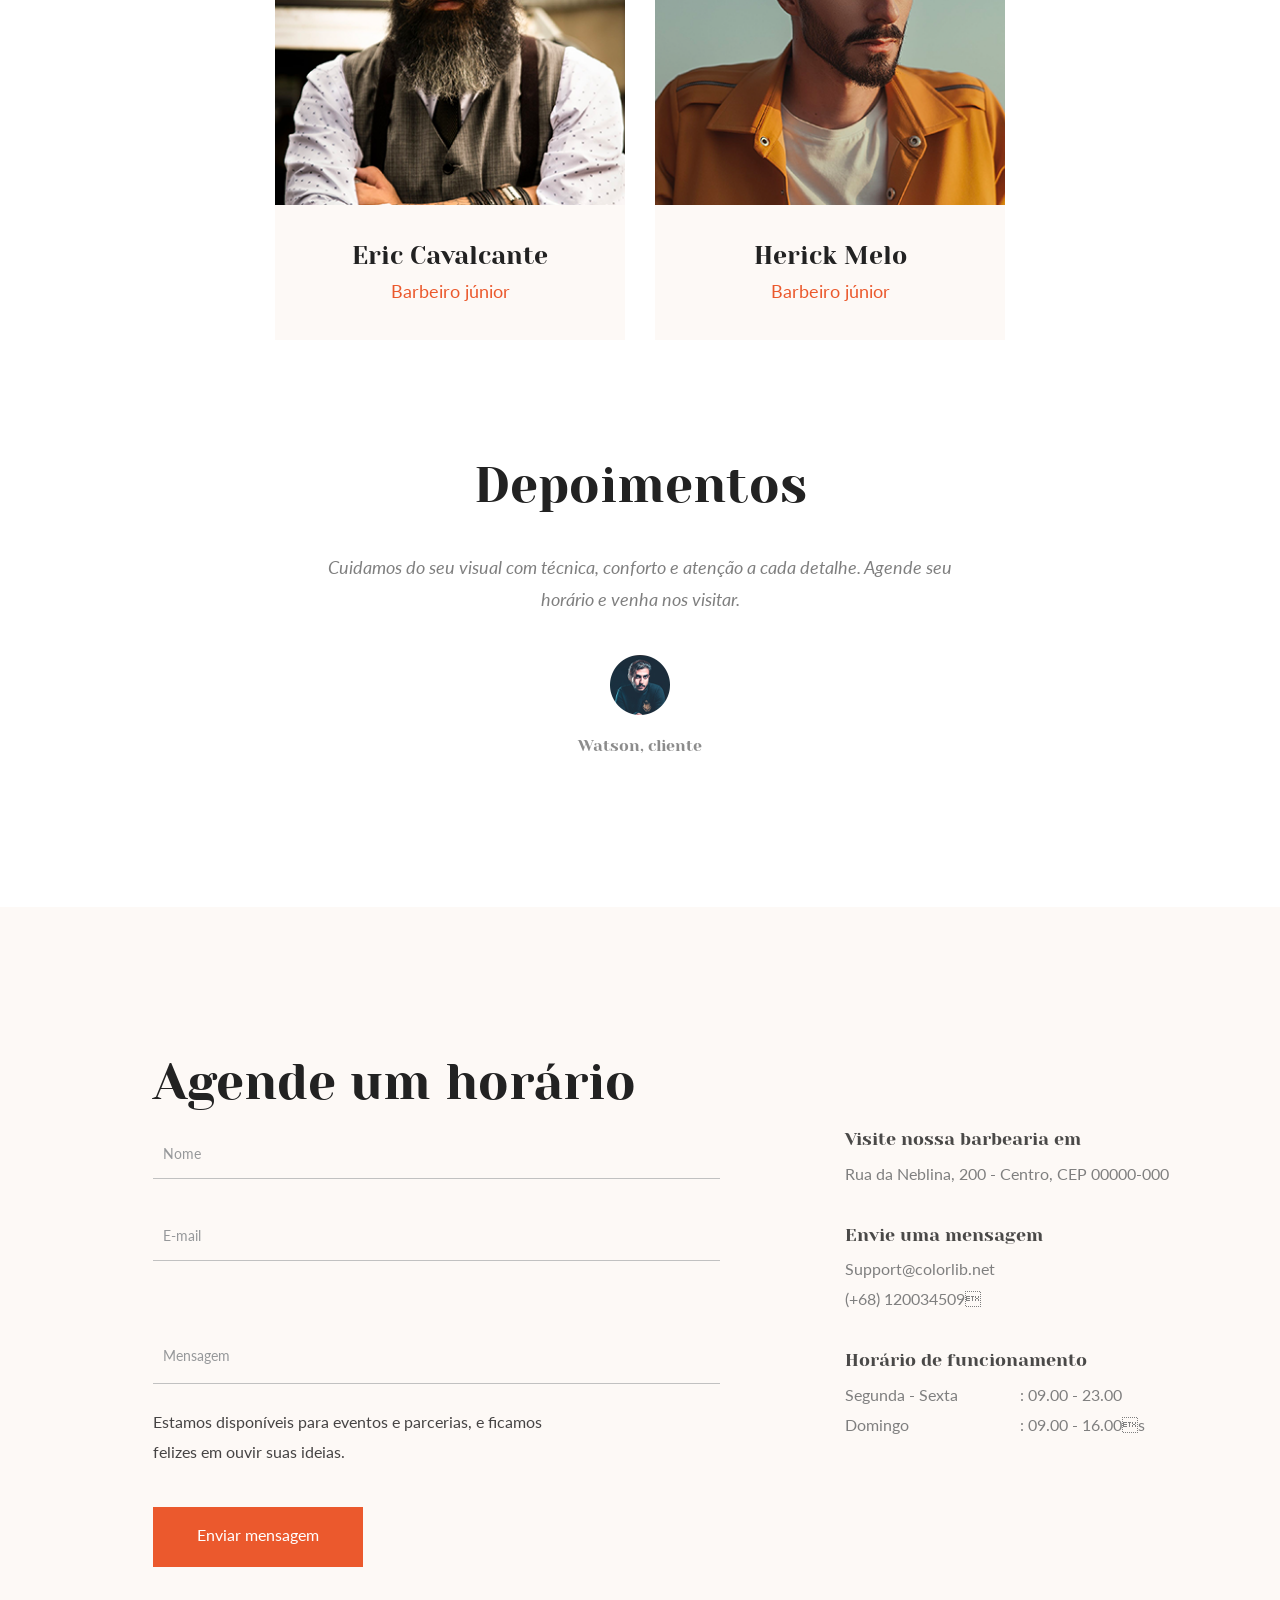
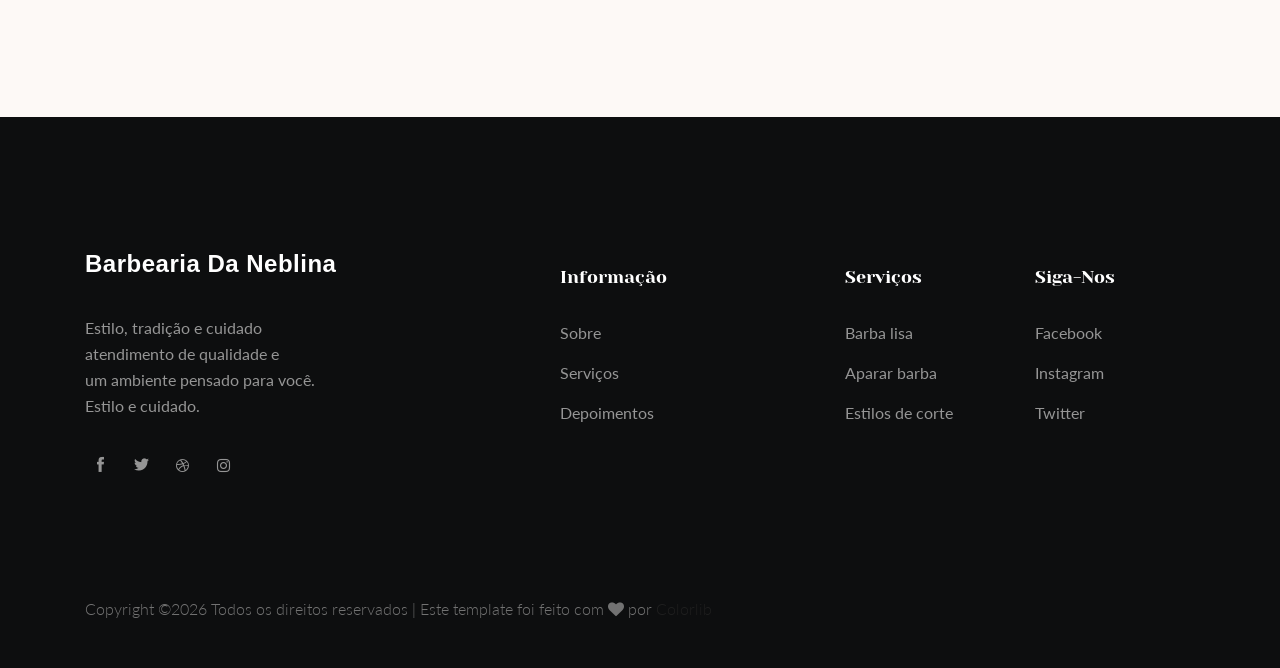
==== commit 6a845e13: "Atualiza seção Sobre nós com assinatura e novo horário" ====
--- a/about.html
+++ b/about.html
@@ -116,12 +116,13 @@
                 <div class="col-xl-6 col-lg-6 col-md-6">
                     <div class="about_info">
                         <div class="section_title mb-20px">
-                            <h3>Sobre nós</h3>
-                            <p>Somos uma barbearia que une tradição e modernidade. Nossa equipe é formada por profissionais apaixonados pelo que fazem, que cuidam de cada detalhe para que você saia daqui com o visual que deseja e a confiança renovada.</p>
+                            <h3>Sua barbearia por assinatura</h3>
+                            <p>Há mais de 8 anos de excelência.</p>
                         </div>
                         <p class="opening_hour">
                             Horário de funcionamento
-                            <span>10:00 - 22:00</span>
+                            <span>SEG - SEX: 10h às 20h</span>
+                            <span>SÁB: 10h às 18h</span>
                         </p>
                         <a href="about.html" class="boxed-btn3">Sobre nós</a>
                     </div>
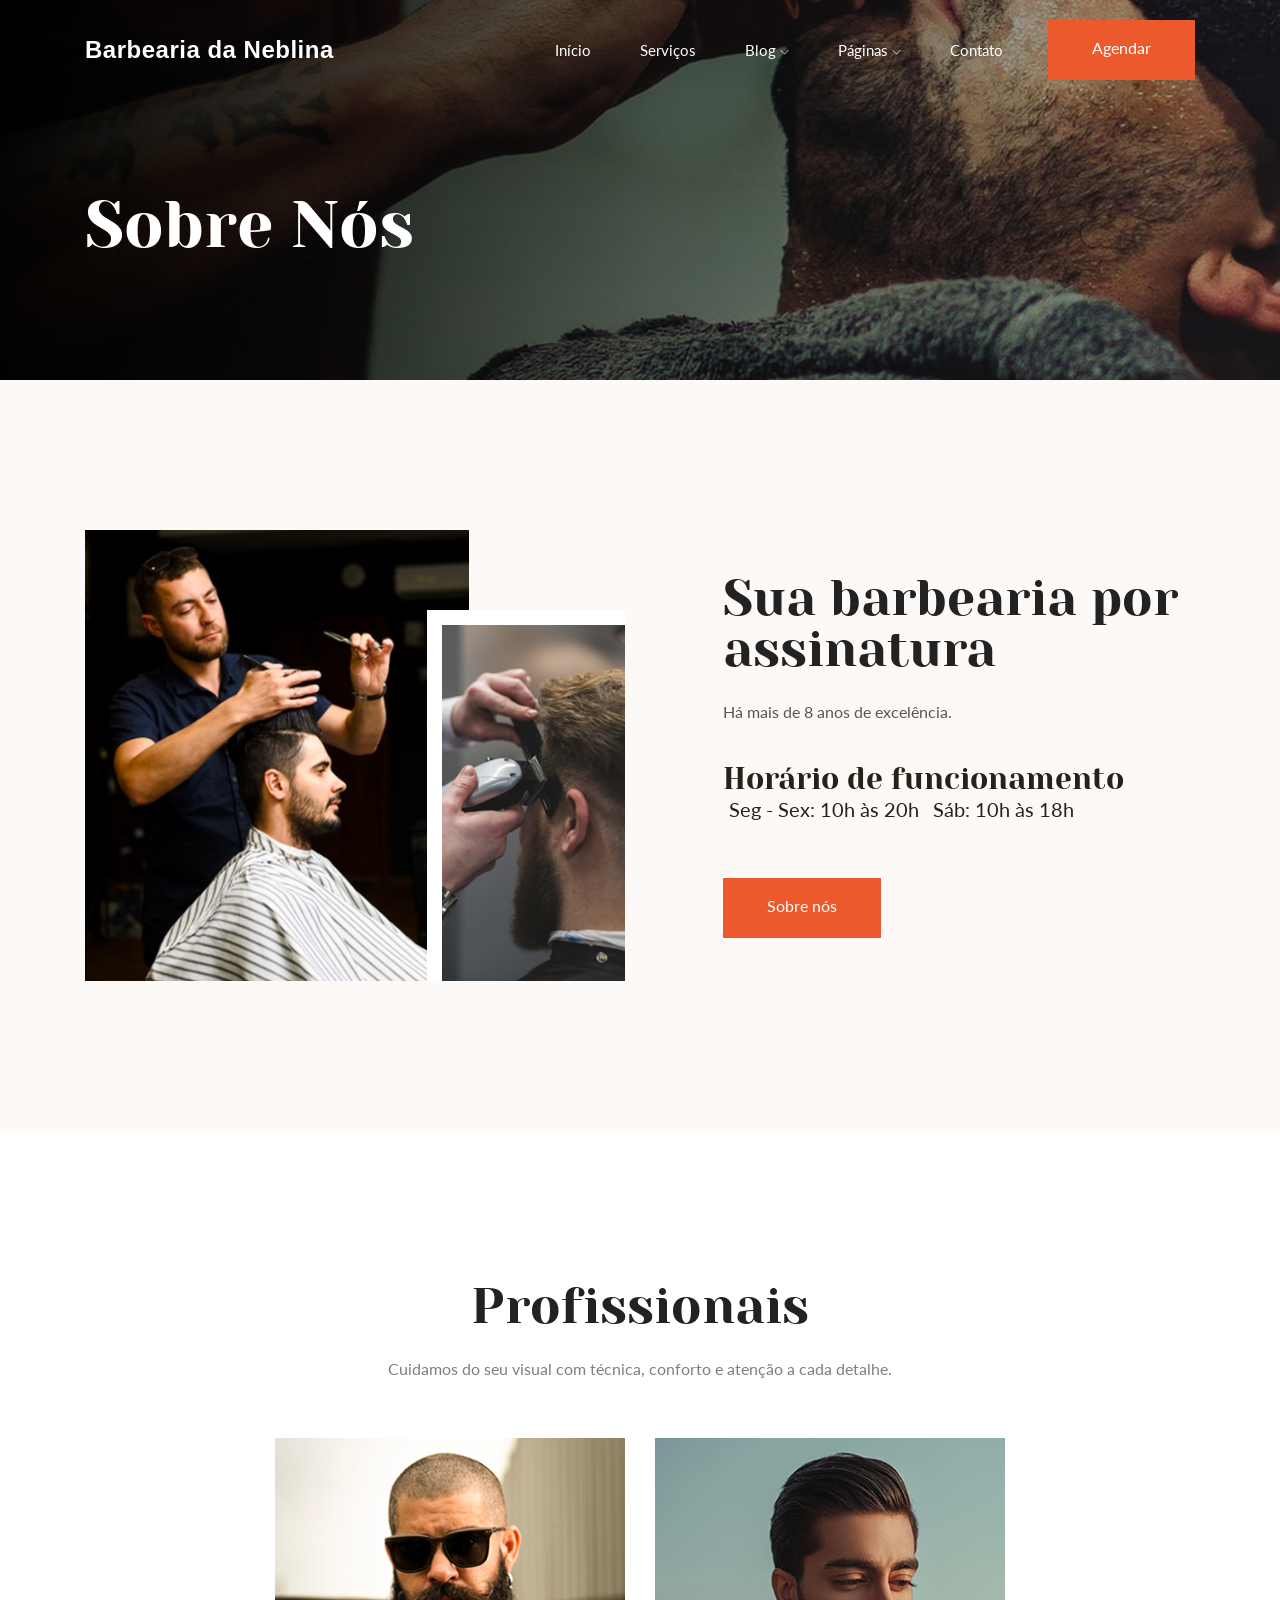
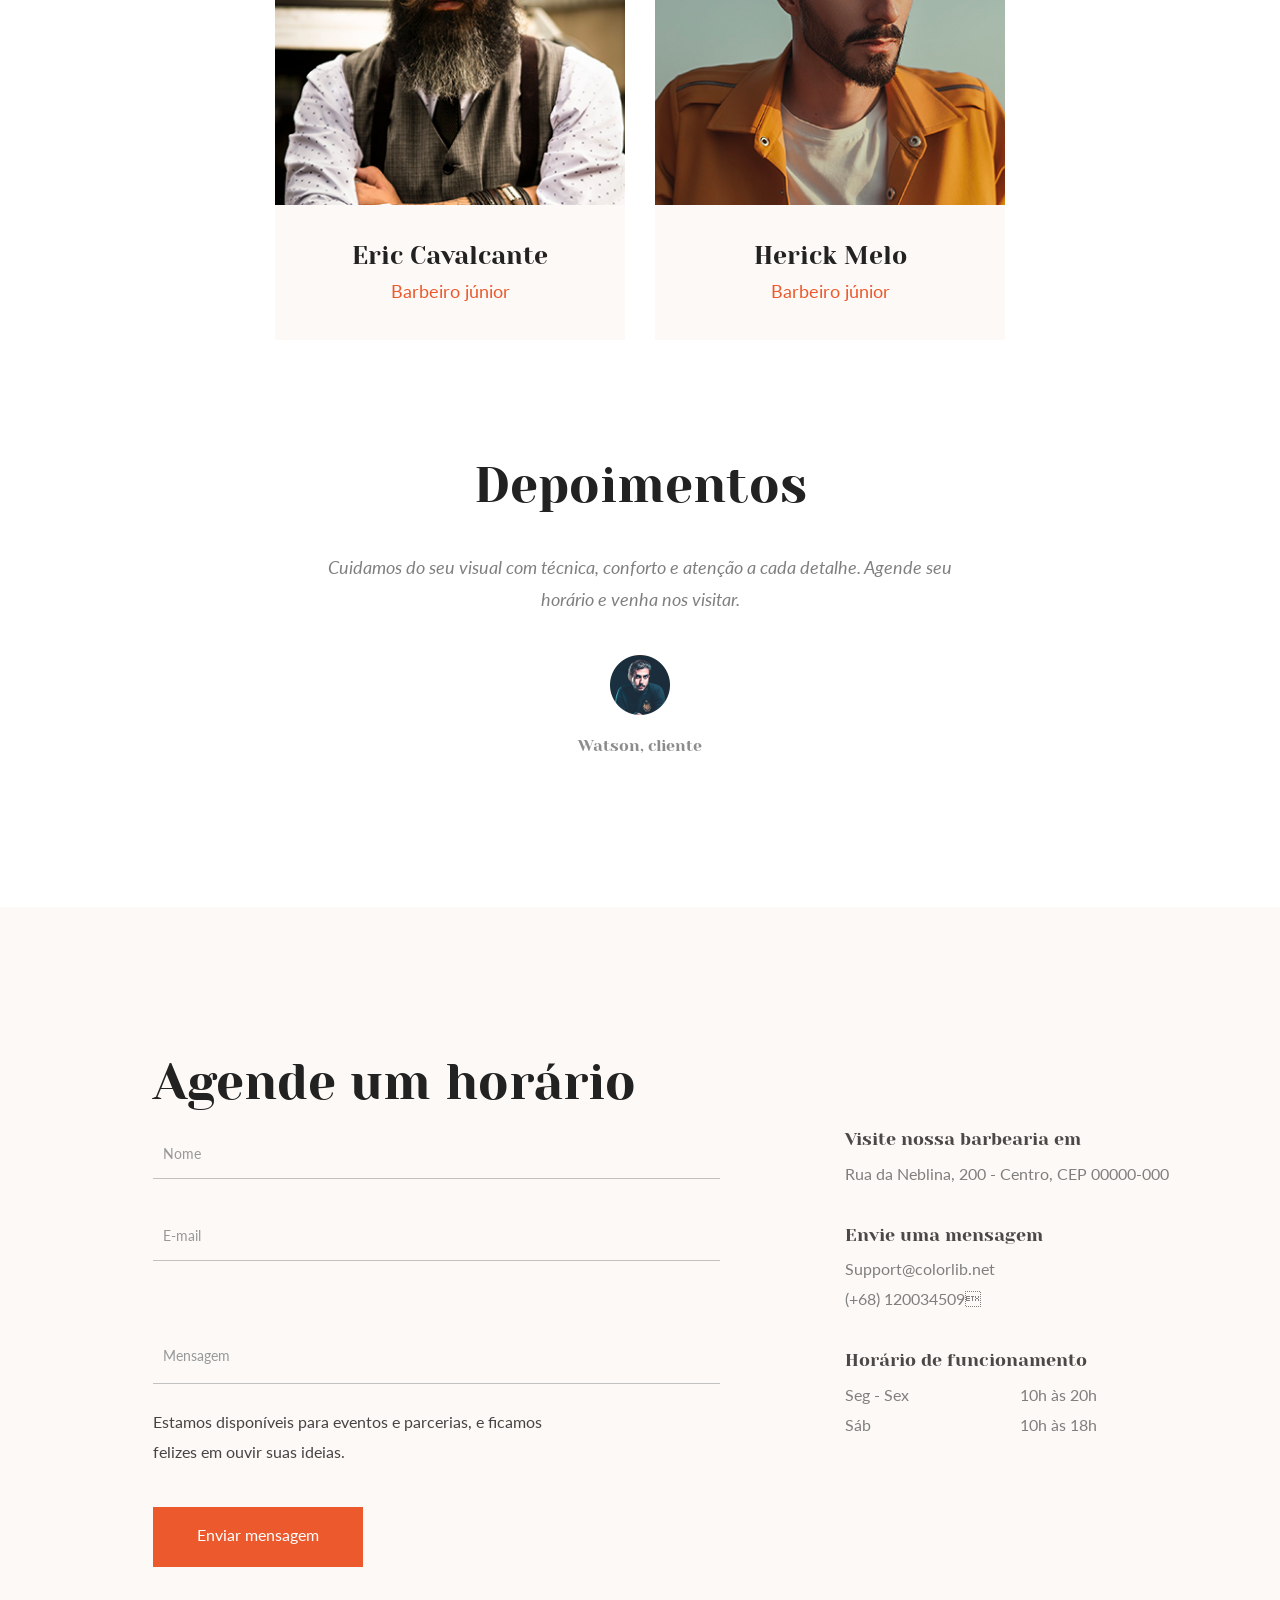
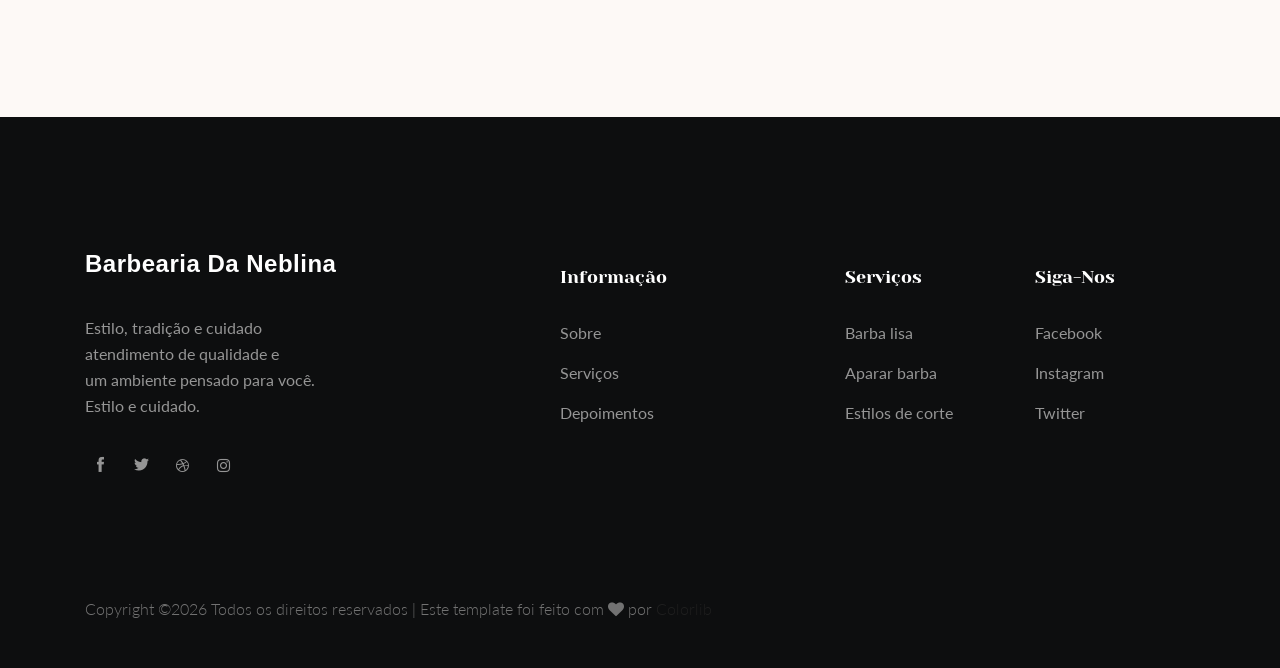
==== commit 72200ca9: "Ajusta escrita do horário de funcionamento" ====
--- a/about.html
+++ b/about.html
@@ -121,8 +121,8 @@
                         </div>
                         <p class="opening_hour">
                             Horário de funcionamento
-                            <span>SEG - SEX: 10h às 20h</span>
-                            <span>SÁB: 10h às 18h</span>
+                            <span>Seg - Sex: 10h às 20h</span>
+                            <span>Sáb: 10h às 18h</span>
                         </p>
                         <a href="about.html" class="boxed-btn3">Sobre nós</a>
                     </div>
@@ -282,12 +282,12 @@
                         <div class="single_appontment">
                             <h4>Horário de funcionamento</h4>
                             <p class="d-flex justify-content-between">
-                                <span>Segunda - Sexta</span>
-                                <span>:  09.00 - 23.00</span>
+                                <span>Seg - Sex</span>
+                                <span>10h às 20h</span>
                             </p>
                             <p class="d-flex justify-content-between">
-                                <span>Domingo</span>
-                                <span>:  09.00 - 16.00s</span>
+                                <span>Sáb</span>
+                                <span>10h às 18h</span>
                             </p>
                         </div>
                     </div>
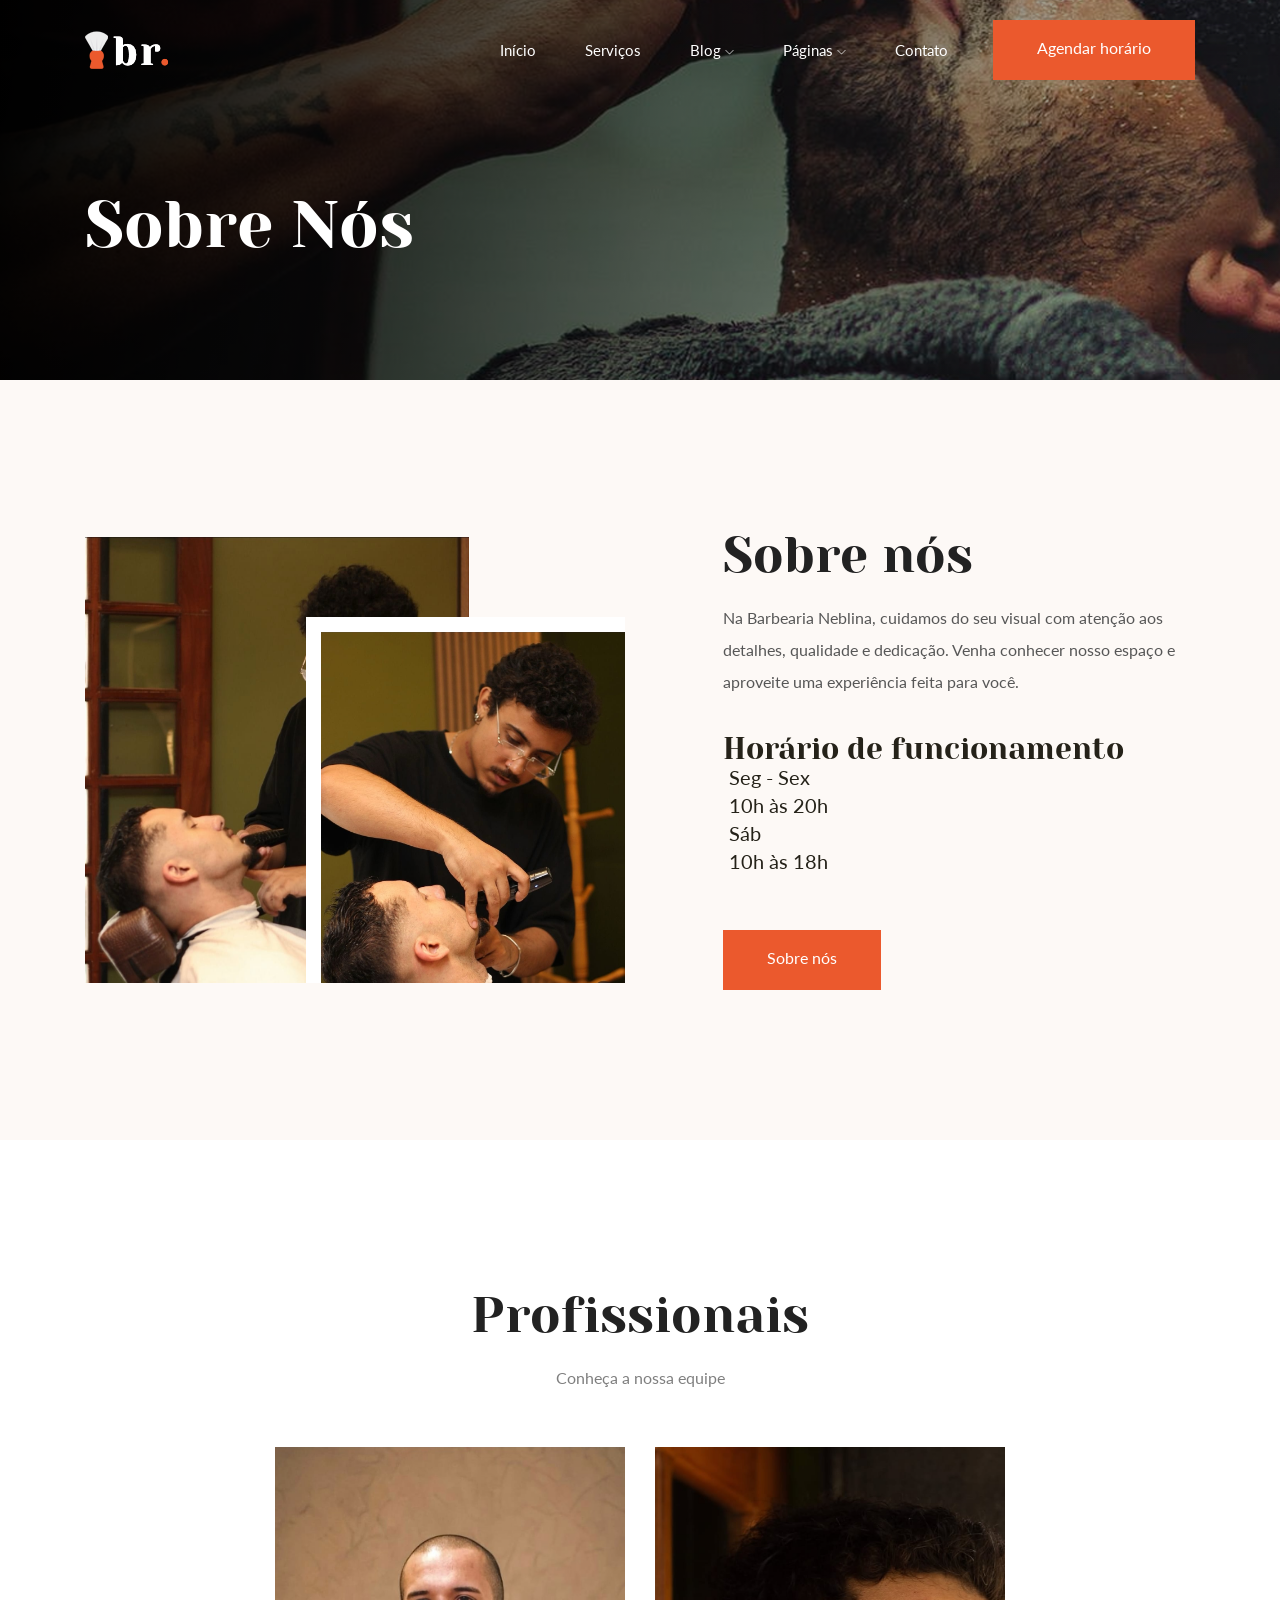
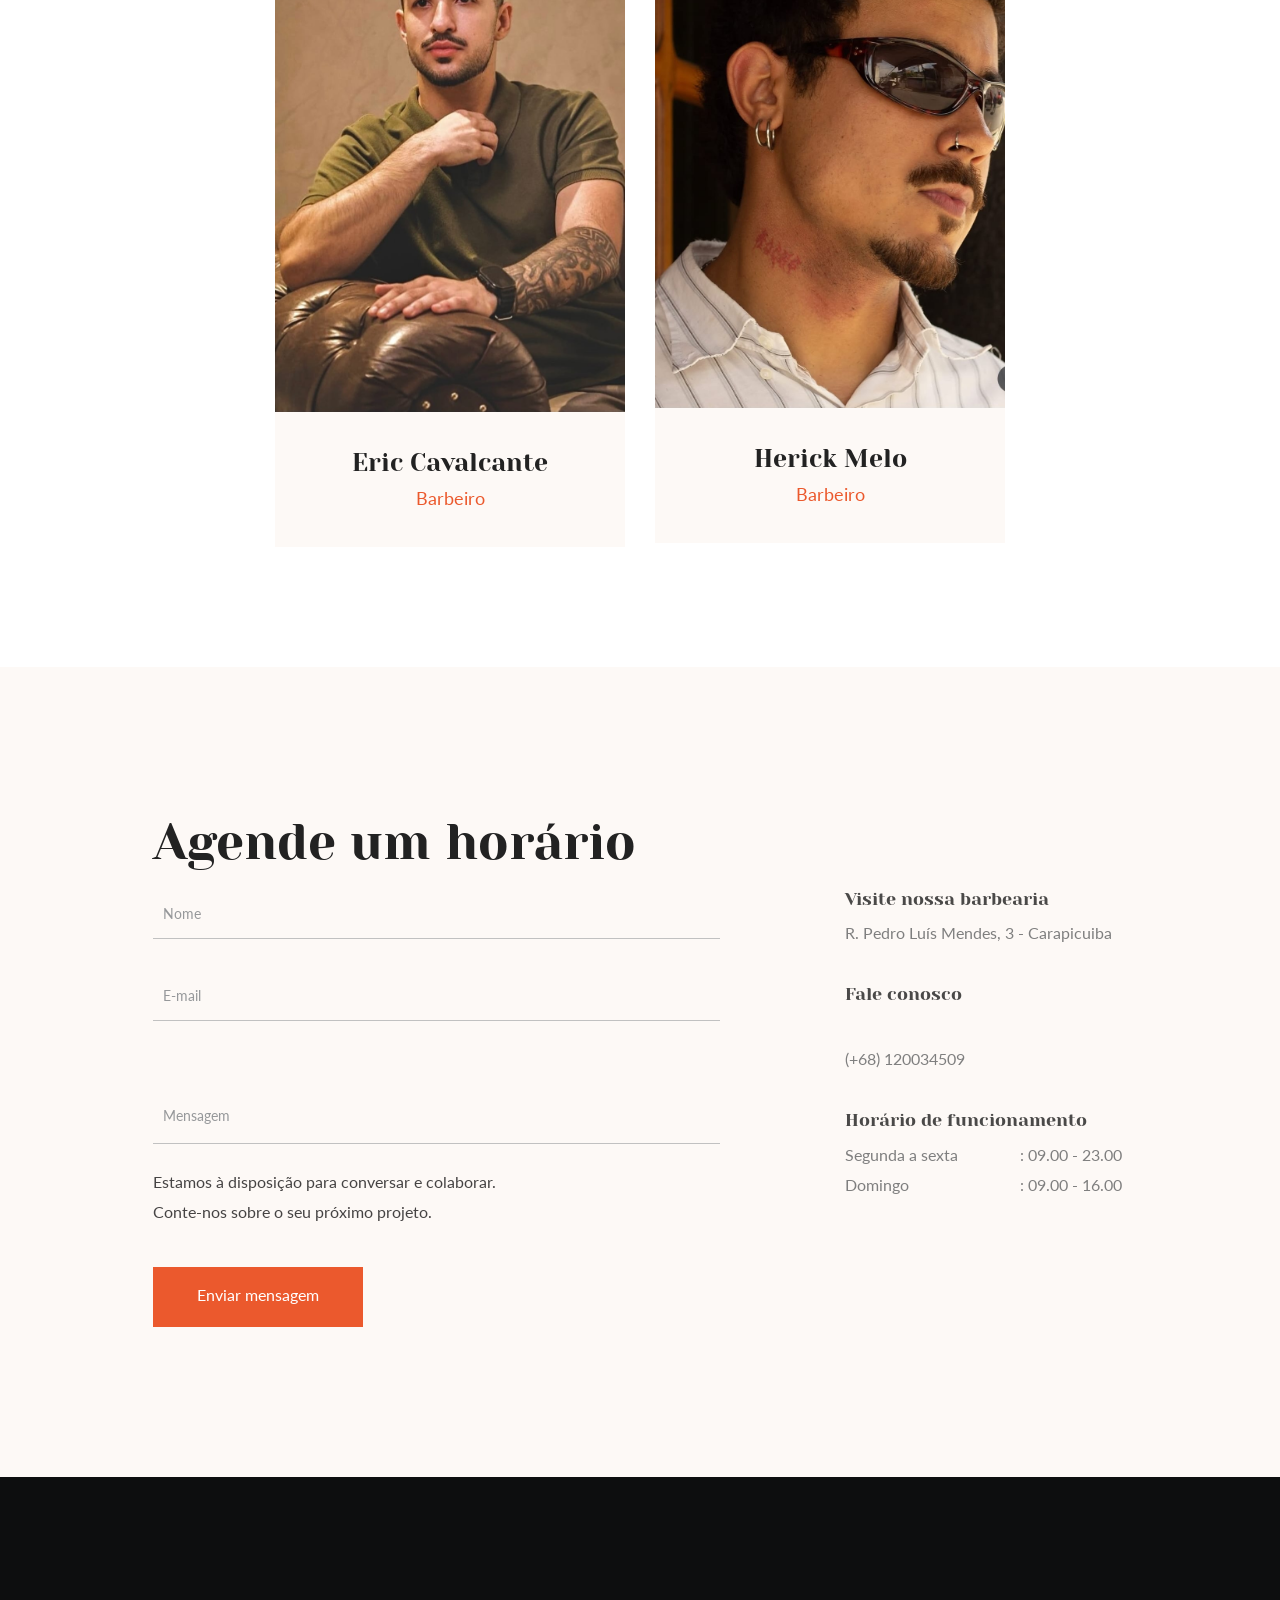
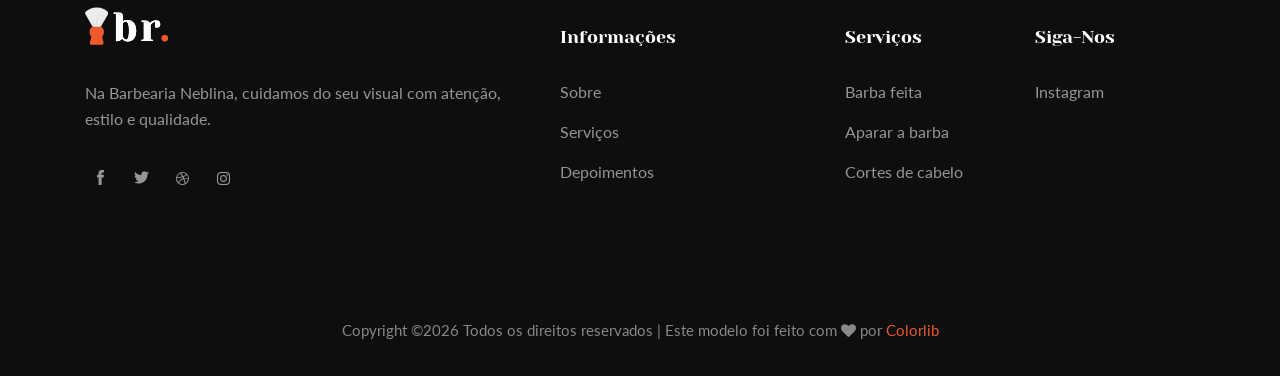
==== commit 574c918a: "v0.1" ====
--- a/about.html
+++ b/about.html
@@ -1,18 +1,18 @@
 <!doctype html>
-<html class="no-js" lang="zxx">
+<html class="no-js" lang="pt-BR">
 
 <head>
     <meta charset="utf-8">
     <meta http-equiv="x-ua-compatible" content="ie=edge">
-    <title>Barbearia da Neblina</title>
+    <title>Barbearia Neblina</title>
     <meta name="description" content="">
     <meta name="viewport" content="width=device-width, initial-scale=1">
 
     <!-- <link rel="manifest" href="site.webmanifest"> -->
     <link rel="shortcut icon" type="image/x-icon" href="img/favicon.png">
-    <!-- Place favicon.ico in the root directory -->
-
-    <!-- CSS here -->
+    <!-- Coloque o favicon.ico na pasta raiz do projeto -->
+
+    <!-- CSS da página -->
     <link rel="stylesheet" href="css/bootstrap.min.css">
     <link rel="stylesheet" href="css/owl.carousel.min.css">
     <link rel="stylesheet" href="css/magnific-popup.css">
@@ -29,7 +29,7 @@
 
 <body>
     <!--[if lte IE 9]>
-            <p class="browserupgrade">You are using an <strong>outdated</strong> browser. Please <a href="https://browsehappy.com/">upgrade your browser</a> to improve your experience and security.</p>
+            <p class="browserupgrade">Você está usando um navegador <strong>desatualizado</strong>. <a href="https://browsehappy.com/">Atualize seu navegador</a> para melhorar sua experiência e segurança.</p>
         <![endif]-->
 
     <!-- header-start -->
@@ -41,7 +41,7 @@
                         <div class="col-xl-3 col-lg-3">
                             <div class="logo-img">
                                 <a href="index.html">
-                                    <span class="brand-name">Barbearia da Neblina</span>
+                                    <img src="img/logo.png" alt="">
                                 </a>
                             </div>
                         </div>
@@ -51,18 +51,18 @@
                                     <div class="main-menu">
                                         <nav>
                                             <ul id="navigation">
-                                                <li><a class="active" href="index.html">início</a></li>
-                                                <li><a href="service.html">serviços</a></li>
-                                                <li><a href="#">blog <i class="ti-angle-down"></i></a>
+                                                <li><a class="active" href="index.html">Início</a></li>
+                                                <li><a href="service.html">Serviços</a></li>
+                                                <li><a href="#">Blog <i class="ti-angle-down"></i></a>
                                                     <ul class="submenu">
-                                                        <li><a href="blog.html">blog</a></li>
-                                                        <li><a href="single-blog.html">post do blog</a></li>
+                                                        <li><a href="blog.html">Blog</a></li>
+                                                        <li><a href="single-blog.html">Artigo</a></li>
                                                     </ul>
                                                 </li>
-                                                <li><a href="#">páginas <i class="ti-angle-down"></i></a>
+                                                <li><a href="#">Páginas <i class="ti-angle-down"></i></a>
                                                     <ul class="submenu">
-                                                        <li><a href="about.html">sobre</a></li>
-                                                        <li><a href="elements.html">elementos</a></li>
+                                                        <li><a href="about.html">Sobre</a></li>
+                                                        <li><a href="elements.html">Elementos</a></li>
                                                     </ul>
                                                 </li>
                                                 <li><a href="contact.html">Contato</a></li>
@@ -71,7 +71,7 @@
                                     </div>
                                     <div class="book_room">
                                         <div class="book_btn">
-                                            <a class="popup-with-form" href="#test-form">Agendar</a>
+                                            <a class="popup-with-form" href="#test-form">Agendar horário</a>
                                         </div>
                                     </div>
                                 </div>
@@ -106,23 +106,25 @@
                 <div class="col-xl-6 col-lg-6 col-md-6">
                     <div class="about_thumbs">
                         <div class="large_img_1">
-                            <img src="img/about/about_lft.png" alt="">
+                            <img src="img/about/WhatsApp Image 2026-11-17 at 11.00.33.jpeg" alt="">
                         </div>
                         <div class="small_img_1">
-                            <img src="img/about/about_right.png" alt="">
+                            <img src="img//about/WhatsApp Image 2026-11-17 at 11.03.40.jpeg" alt="">
                         </div>
                     </div>
                 </div>
                 <div class="col-xl-6 col-lg-6 col-md-6">
                     <div class="about_info">
                         <div class="section_title mb-20px">
-                            <h3>Sua barbearia por assinatura</h3>
-                            <p>Há mais de 8 anos de excelência.</p>
+                            <h3>Sobre nós</h3>
+                            <p>Na Barbearia Neblina, cuidamos do seu visual com atenção aos detalhes, qualidade e dedicação. Venha conhecer nosso espaço e aproveite uma experiência feita para você.</p>
                         </div>
                         <p class="opening_hour">
                             Horário de funcionamento
-                            <span>Seg - Sex: 10h às 20h</span>
-                            <span>Sáb: 10h às 18h</span>
+                            <span>Seg - Sex</span>
+                            <span>10h às 20h</span>
+                            <span>Sáb</span>
+                            <span>10h às 18h</span>
                         </p>
                         <a href="about.html" class="boxed-btn3">Sobre nós</a>
                     </div>
@@ -139,7 +141,7 @@
                 <div class="col-lg-6 col-md-10">
                     <div class="section_title text-center mb-55">
                         <h3>Profissionais</h3>
-                        <p>Cuidamos do seu visual com técnica, conforto e atenção a cada detalhe.</p>
+                        <p>Conheça a nossa equipe</p>
                     </div>
                 </div>
             </div>
@@ -147,22 +149,22 @@
                 <div class="col-lg-4 col-md-6">
                     <div class="single_team_member">
                         <div class="team_thumb">
-                            <img src="img/team/1.png" alt="Eric Cavalcante">
+                            <img src="img/team/WhatsApp Image 2026-11-17 at 11.18.25.jpeg" alt="">
                         </div>
                         <div class="member_info text-center">
                             <h3>Eric Cavalcante</h3>
-                            <p>Barbeiro júnior</p>
+                            <p>Barbeiro</p>
                         </div>
                     </div>
                 </div>
                 <div class="col-lg-4 col-md-6">
                     <div class="single_team_member">
                         <div class="team_thumb">
-                            <img src="img/team/2.png" alt="Herick Melo">
+                            <img src="img/team/WhatsApp Image 2026-11-17 at 11.14.53.jpeg " alt="">
                         </div>
                         <div class="member_info text-center">
                             <h3>Herick Melo</h3>
-                            <p>Barbeiro júnior</p>
+                            <p>Barbeiro</p>
                         </div>
                     </div>
                 </div>
@@ -170,73 +172,6 @@
         </div>
     </div>
     <!-- team_area_end  -->
-
-    <!-- testimonial_area  -->
-    <div class="testimonial_area  ">
-        <div class="container">
-            <div class="row">
-                <div class="col-xl-12">
-                    <div class="section_title mb-40 text-center">
-                        <h3>
-                            Depoimentos
-                        </h3>
-                    </div>
-                </div>
-            </div>
-            <div class="row">
-                <div class="col-xl-12">
-                    <div class="testmonial_active owl-carousel">
-                        <div class="single_carousel">
-                            <div class="row justify-content-center">
-                                <div class="col-lg-7 col-md-10">
-                                    <div class="single_testmonial text-center">
-                                        <p>Cuidamos do seu visual com técnica, conforto e atenção a cada detalhe. Agende seu horário e venha nos visitar.</p>
-                                        <div class="testmonial_author">
-                                            <div class="thumb">
-                                                <img src="img/testmonial/1.png" alt="">
-                                            </div>
-                                            <h3>Watson, cliente</h3>
-                                        </div>
-                                    </div>
-                                </div>
-                            </div>
-                        </div>
-                        <div class="single_carousel">
-                            <div class="row justify-content-center">
-                                <div class="col-lg-7 col-md-10">
-                                    <div class="single_testmonial text-center">
-                                        <p>Cuidamos do seu visual com técnica, conforto e atenção a cada detalhe. Agende seu horário e venha nos visitar.</p>
-                                        <div class="testmonial_author">
-                                            <div class="thumb">
-                                                <img src="img/testmonial/1.png" alt="">
-                                            </div>
-                                            <h3>Watson, cliente</h3>
-                                        </div>
-                                    </div>
-                                </div>
-                            </div>
-                        </div>
-                        <div class="single_carousel">
-                            <div class="row justify-content-center">
-                                <div class="col-lg-7 col-md-10">
-                                    <div class="single_testmonial text-center">
-                                        <p>Cuidamos do seu visual com técnica, conforto e atenção a cada detalhe. Agende seu horário e venha nos visitar.</p>
-                                        <div class="testmonial_author">
-                                            <div class="thumb">
-                                                <img src="img/testmonial/1.png" alt="">
-                                            </div>
-                                            <h3>Watson, cliente</h3>
-                                        </div>
-                                    </div>
-                                </div>
-                            </div>
-                        </div>
-                    </div>
-                </div>
-            </div>
-        </div>
-    </div>
-    <!-- /testimonial_area  -->
 
     <div class="make_apppointment_area">
         <div class="container">
@@ -255,13 +190,13 @@
                                 <input type="text" placeholder="Nome">
                             </div>
                             <div class="single_field">
-                                <input type="text" placeholder="E-mail">
+                                <input type="email" placeholder="E-mail">
                             </div>
                             <div class="single_field m-0">
-                                <textarea id="" cols="30" rows="10" placeholder="Mensagem"></textarea>
-                            </div>
-                            <p>Estamos disponíveis para eventos e parcerias, e ficamos <br>
-                                felizes em ouvir suas ideias.</p>
+                                <textarea cols="30" rows="10" placeholder="Mensagem"></textarea>
+                            </div>
+                            <p>Estamos à disposição para conversar e colaborar. <br>
+                                Conte-nos sobre o seu próximo projeto.</p>
                             <div class="form_btn">
                                 <button class="boxed-btn3" type="submit">Enviar mensagem</button>
                             </div>
@@ -271,23 +206,23 @@
                 <div class="col-lg-4 offset-lg-1">
                     <div class="appointMent_info">
                         <div class="single_appontment">
-                            <h4>Visite nossa barbearia em</h4>
-                            <p>Rua da Neblina, 200 - Centro, CEP 00000-000</p>
+                            <h4>Visite nossa barbearia</h4>
+                            <p>R. Pedro Luís Mendes, 3 - Carapicuiba</p>
                         </div>
                         <div class="single_appontment">
-                            <h4>Envie uma mensagem</h4>
-                            <p>Support@colorlib.net <br>
-                                (+68) 120034509</p>
+                            <h4>Fale conosco</h4>
+                            <p> <br>
+                                (+68) 120034509</p>
                         </div>
                         <div class="single_appontment">
                             <h4>Horário de funcionamento</h4>
                             <p class="d-flex justify-content-between">
-                                <span>Seg - Sex</span>
-                                <span>10h às 20h</span>
+                                <span>Segunda a sexta</span>
+                                <span>:  09.00 - 23.00</span>
                             </p>
                             <p class="d-flex justify-content-between">
-                                <span>Sáb</span>
-                                <span>10h às 18h</span>
+                                <span>Domingo</span>
+                                <span>:  09.00 - 16.00</span>
                             </p>
                         </div>
                     </div>
@@ -306,10 +241,10 @@
                         <div class="footer_widget">
                             <div class="footer_logo">
                                 <a href="#">
-                                    <span class="brand-name">Barbearia da Neblina</span>
+                                    <img src="img/logo.png" alt="">
                                 </a>
                             </div>
-                            <p class="address_text">Estilo, tradição e cuidado <br> atendimento de qualidade e <br> um ambiente pensado para você. <br> Estilo e cuidado.
+                            <p class="address_text">Na Barbearia Neblina, cuidamos do seu visual com atenção, estilo e qualidade.
                             </p>
                             <div class="socail_links">
                                 <ul>
@@ -329,7 +264,7 @@
                                         </a>
                                     </li>
                                     <li>
-                                        <a href="#">
+                                        <a href="https://www.instagram.com/neblinabarbearia?rpxt=MWVzc3k3OGhxeXFraw==" target="_blank" rel="noopener noreferrer" aria-label="Instagram da Barbearia Neblina">
                                             <i class="fa fa-instagram"></i>
                                         </a>
                                     </li>
@@ -341,7 +276,7 @@
                     <div class="col-xl-3 col-md-6 col-lg-3">
                         <div class="footer_widget">
                             <h3 class="footer_title">
-                                Informação
+                                Informações
                             </h3>
                             <ul class="links">
                                 <li><a href="#">Sobre</a></li>
@@ -356,9 +291,9 @@
                                 Serviços
                             </h3>
                             <ul class="links">
-                                <li><a href="#">Barba lisa </a></li>
-                                <li><a href="#">Aparar barba</a></li>
-                                <li><a href="#"> Estilos de corte</a></li>
+                                <li><a href="#">Barba feita</a></li>
+                                <li><a href="#">Aparar a barba</a></li>
+                                <li><a href="#">Cortes de cabelo</a></li>
                             </ul>
                         </div>
                     </div>
@@ -368,9 +303,7 @@
                                 Siga-nos
                             </h3>
                             <ul class="links">
-                                <li><a href="#">Facebook</a></li>
-                                <li><a href="#">Instagram</a></li>
-                                <li><a href="#"> Twitter</a></li>
+                                <li><a href="https://www.instagram.com/neblinabarbearia?rpxt=MWVzc3k3OGhxeXFraw==" target="_blank" rel="noopener noreferrer">Instagram</a></li>
                             </ul>
                         </div>
                     </div>
@@ -381,11 +314,9 @@
             <div class="container">
                 <div class="row">
                     <div class="col-xl-12">
-                        <p class="copy_right text-center">
-                            <p><!-- Link back to Colorlib can't be removed. Template is licensed under CC BY 3.0. -->
-  Copyright &copy;<script>document.write(new Date().getFullYear());</script> Todos os direitos reservados | Este template foi feito com <i class="fa fa-heart" aria-hidden="true"></i> por <a href="https://colorlib.com" target="_blank">Colorlib</a>
-  <!-- Link back to Colorlib can't be removed. Template is licensed under CC BY 3.0. --></p>
-                        </p>
+                        <p class="copy_right text-center"><!-- O crédito à Colorlib deve ser mantido. O modelo é licenciado sob CC BY 3.0. -->
+  Copyright &copy;<script>document.write(new Date().getFullYear());</script> Todos os direitos reservados | Este modelo foi feito com <i class="fa fa-heart" aria-hidden="true"></i> por <a href="https://colorlib.com" target="_blank">Colorlib</a>
+  <!-- O crédito à Colorlib deve ser mantido. O modelo é licenciado sob CC BY 3.0. --></p>
                     </div>
                 </div>
             </div>
@@ -399,25 +330,24 @@
             <div class="popup_box ">
                     <div class="popup_inner">
                         <h3>Agende um horário</h3>
-                        <form action="#">
                             <div class="row">
                                 <div class="col-xl-6 col-md-6">
                                     <input id="datepicker" placeholder="Data">
                                 </div>
                                 <div class="col-xl-6 col-md-6">
-                                    <input id="timepicker" placeholder="horário">
-                                </div>
-                                <div class="col-xl-6 col-md-6">
-                                    <select class="form-select wide" id="default-select" class="">
-                                        <option data-display="Choose services">Escolha o serviço 1</option>
-                                        <option value="1">Escolha o serviço 2</option>
-                                        <option value="2">Escolha o serviço 3</option>
-                                        <option value="3">Escolha o serviço 4</option>
+                                    <input id="timepicker" placeholder="Horário">
+                                </div>
+                                <div class="col-xl-6 col-md-6">
+                                    <select class="form-select wide">
+                                        <option data-display="Escolha um serviço">Escolha um serviço 1</option>
+                                        <option value="1">Escolha um serviço 2</option>
+                                        <option value="2">Escolha um serviço 3</option>
+                                        <option value="3">Escolha um serviço 4</option>
                                     </select>
                                 </div>
                                 <div class="col-xl-6 col-md-6">
-                                    <select class="form-select wide" id="default-select" class="">
-                                        <option data-display="Choose Barbers">Escolha o barbeiro</option>
+                                    <select class="form-select wide">
+                                        <option data-display="Escolha um barbeiro">Escolha um barbeiro</option>
                                         <option value="1">Zaki</option>
                                         <option value="2">Ronky</option>
                                         <option value="3">kalu</option>
@@ -436,7 +366,6 @@
                                     <button type="submit" class="boxed-btn3">Enviar</button>
                                 </div>
                             </div>
-                        </form>
                     </div>
                 </div>
         </form>
@@ -462,7 +391,7 @@
     <script src="js/plugins.js"></script>
     <script src="js/gijgo.min.js"></script>
 
-    <!--contact js-->
+    <!-- Scripts de contato -->
     <script src="js/contact.js"></script>
     <script src="js/jquery.ajaxchimp.min.js"></script>
     <script src="js/jquery.form.js"></script>
@@ -473,17 +402,10 @@
     <script>
         $('#datepicker').datepicker({
             iconsLibrary: 'fontawesome',
-            disableDaysOfWeek: [0, 0],
+            disableDaysOfWeek: [0],
         //     icons: {
         //      rightIcon: '<span class="fa fa-caret-down"></span>'
         //  }
-        });
-        $('#datepicker2').datepicker({
-            iconsLibrary: 'fontawesome',
-            icons: {
-             rightIcon: '<span class="fa fa-caret-down"></span>'
-         }
-
         });
         var timepicker = $('#timepicker').timepicker({
          format: 'HH.MM'
--- a/css/style.css
+++ b/css/style.css
@@ -1327,12 +1327,12 @@
   color: #252219;
   font-size: 20px;
   margin-left: 6px;
-  display: inline-block;
-}
-
-@media (max-width: 767px) {
+  display: block;
+  }
+  
+  @media (max-width: 767px) {
   /* line 37, ../../Arafath/CL/january 2020/238. Barber/HTML/scss/_about.scss */
-  .about_area .about_info .opening_hour span {
+.about_area .about_info .opening_hour span {
     margin-left: 0;
   }
 }
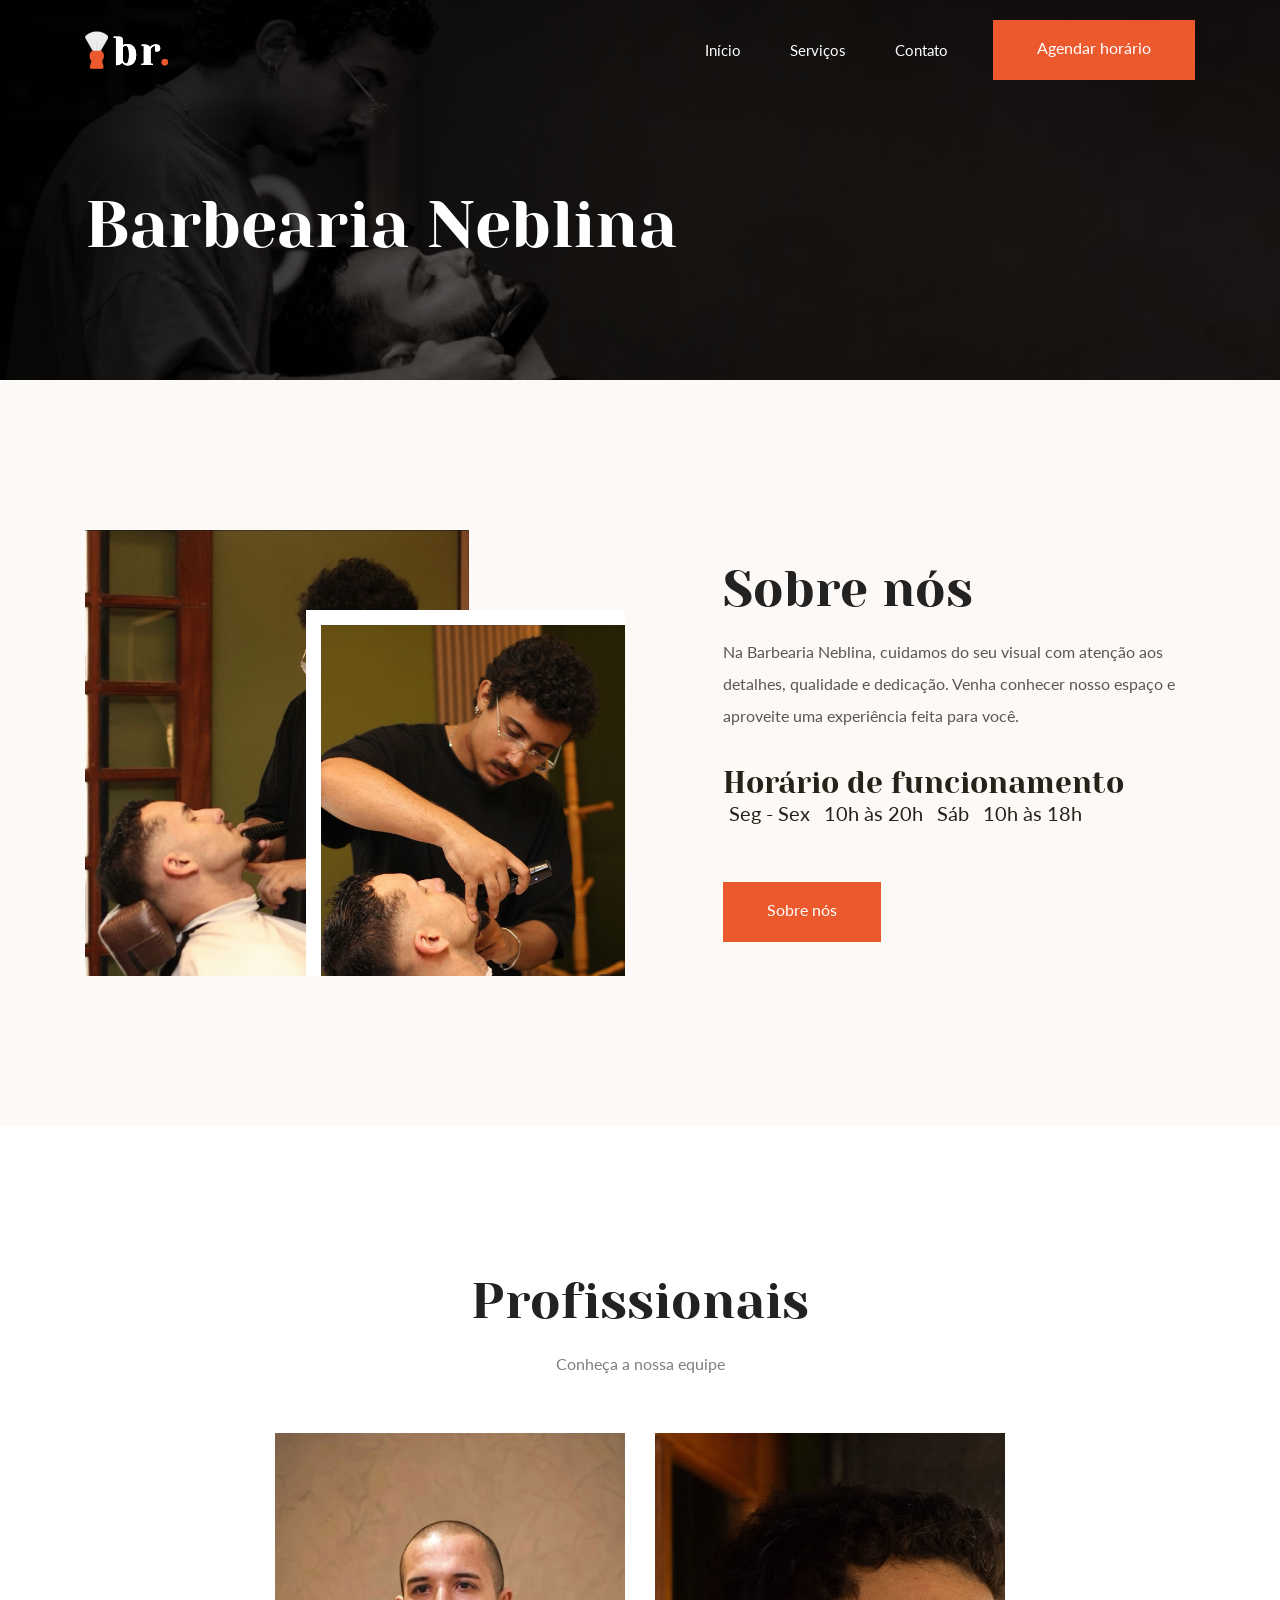
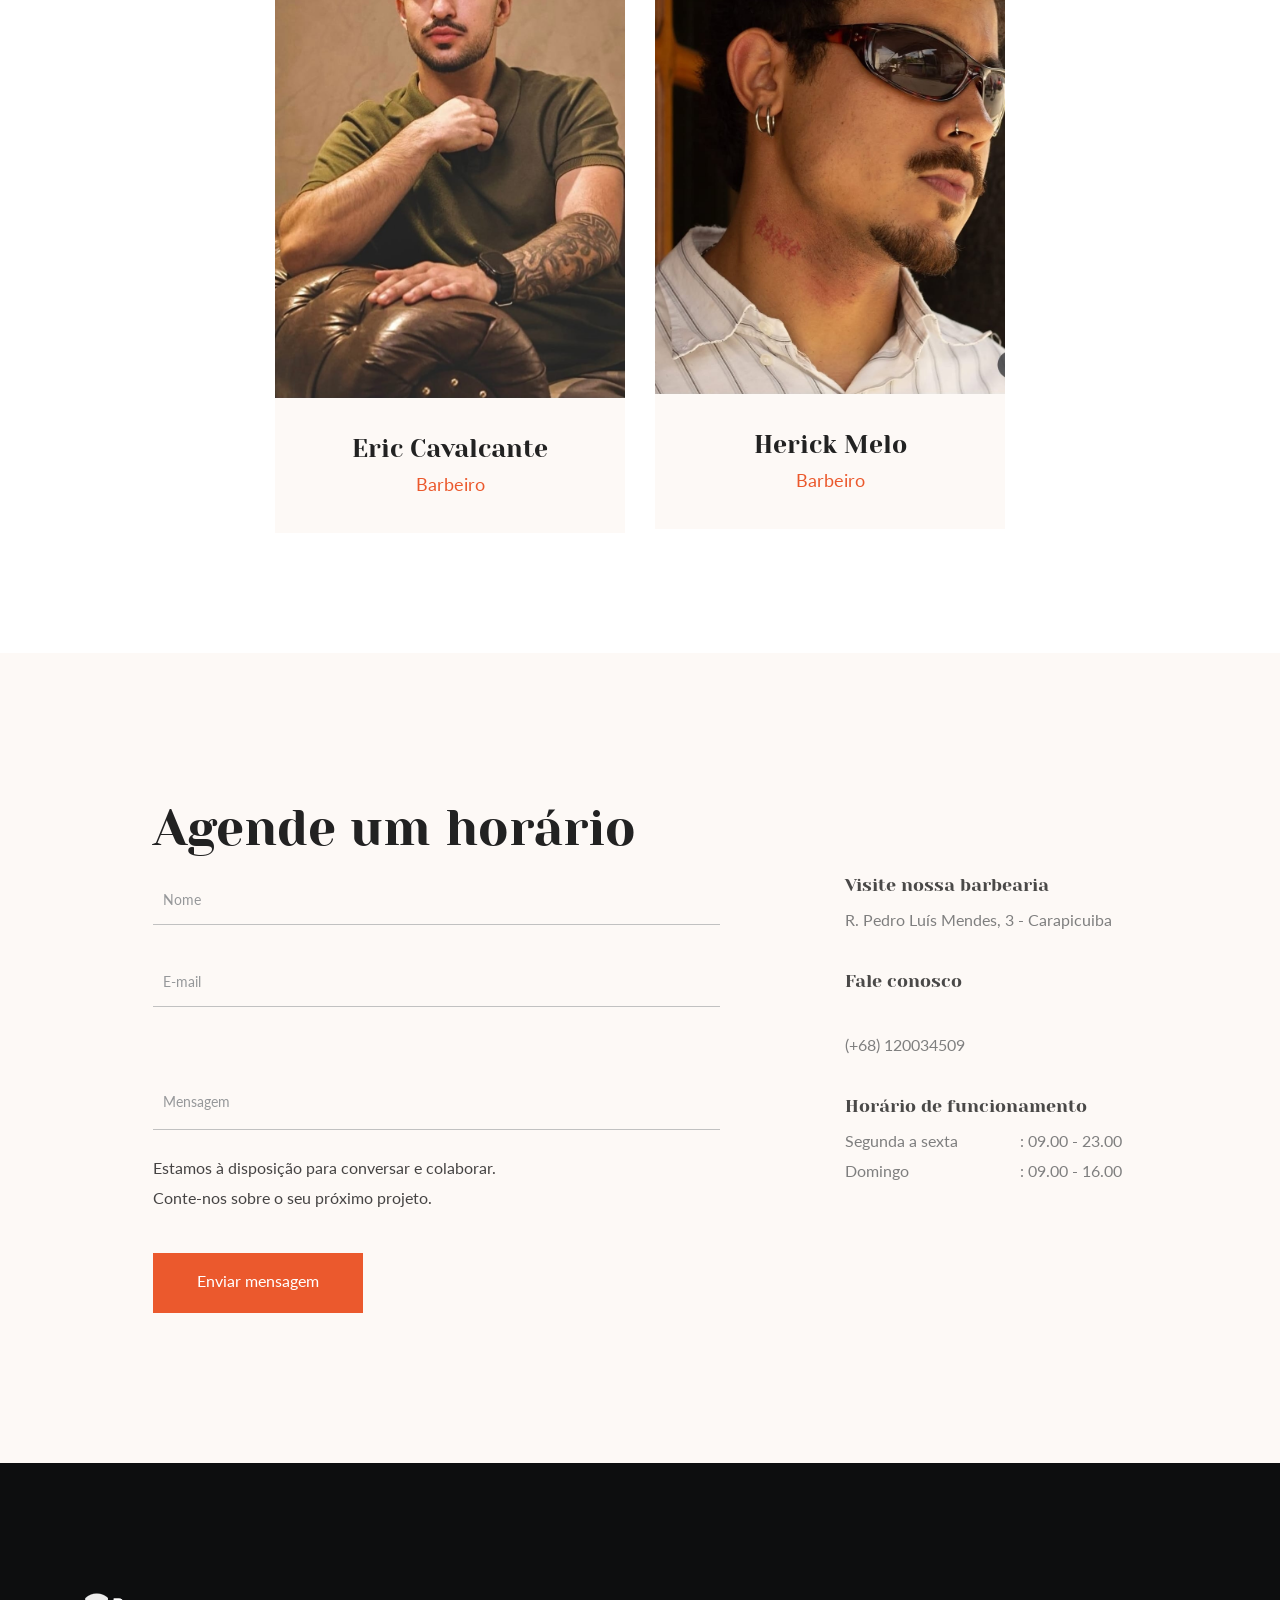
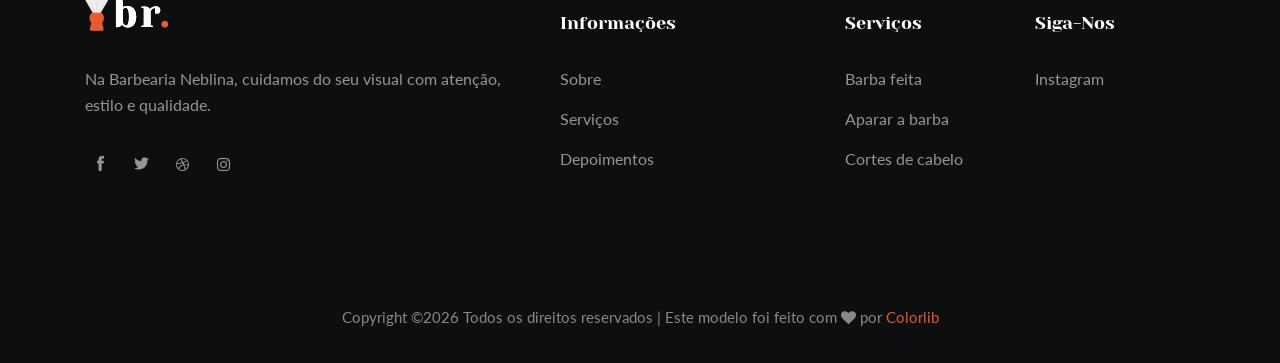
==== commit 86edb37a: "v0.3" ====
--- a/about.html
+++ b/about.html
@@ -53,18 +53,6 @@
                                             <ul id="navigation">
                                                 <li><a class="active" href="index.html">Início</a></li>
                                                 <li><a href="service.html">Serviços</a></li>
-                                                <li><a href="#">Blog <i class="ti-angle-down"></i></a>
-                                                    <ul class="submenu">
-                                                        <li><a href="blog.html">Blog</a></li>
-                                                        <li><a href="single-blog.html">Artigo</a></li>
-                                                    </ul>
-                                                </li>
-                                                <li><a href="#">Páginas <i class="ti-angle-down"></i></a>
-                                                    <ul class="submenu">
-                                                        <li><a href="about.html">Sobre</a></li>
-                                                        <li><a href="elements.html">Elementos</a></li>
-                                                    </ul>
-                                                </li>
                                                 <li><a href="contact.html">Contato</a></li>
                                             </ul>
                                         </nav>
@@ -92,7 +80,7 @@
         <div class="container">
             <div class="row">
                 <div class="col-lg-12">
-                    <h3>Sobre nós</h3>
+                    <h3>Barbearia Neblina</h3>
                 </div>
             </div>
         </div>
--- a/css/style.css
+++ b/css/style.css
@@ -1327,12 +1327,12 @@
   color: #252219;
   font-size: 20px;
   margin-left: 6px;
-  display: block;
-  }
-  
-  @media (max-width: 767px) {
+  display: inline-block;
+}
+
+@media (max-width: 767px) {
   /* line 37, ../../Arafath/CL/january 2020/238. Barber/HTML/scss/_about.scss */
-.about_area .about_info .opening_hour span {
+  .about_area .about_info .opening_hour span {
     margin-left: 0;
   }
 }
@@ -2745,7 +2745,7 @@
 
 /* line 1, ../../Arafath/CL/january 2020/238. Barber/HTML/scss/_bradcam.scss */
 .breadcam_bg {
-  background-image: url(../img/banner/bradcam.png);
+  background-image: url(../img/banner/bradcam.jpeg);
 }
 
 /* line 4, ../../Arafath/CL/january 2020/238. Barber/HTML/scss/_bradcam.scss */
@@ -2761,7 +2761,7 @@
 /* line 10, ../../Arafath/CL/january 2020/238. Barber/HTML/scss/_bradcam.scss */
 .bradcam_area {
   background-size: cover;
-  background-position: center center;
+  background-position: center 35%;
   padding: 187px 0 115px 0;
 }
 
@@ -6159,13 +6159,4 @@
   font-size: 12px;
 }
 
-/*# sourceMappingURL=style.css.map */
-.brand-name {
-  display: inline-block;
-  color: #fff;
-  font-size: 24px;
-  font-weight: 700;
-  letter-spacing: 0.5px;
-  line-height: 1.2;
-  white-space: nowrap;
-}
+/*# sourceMappingURL=style.css.map */
